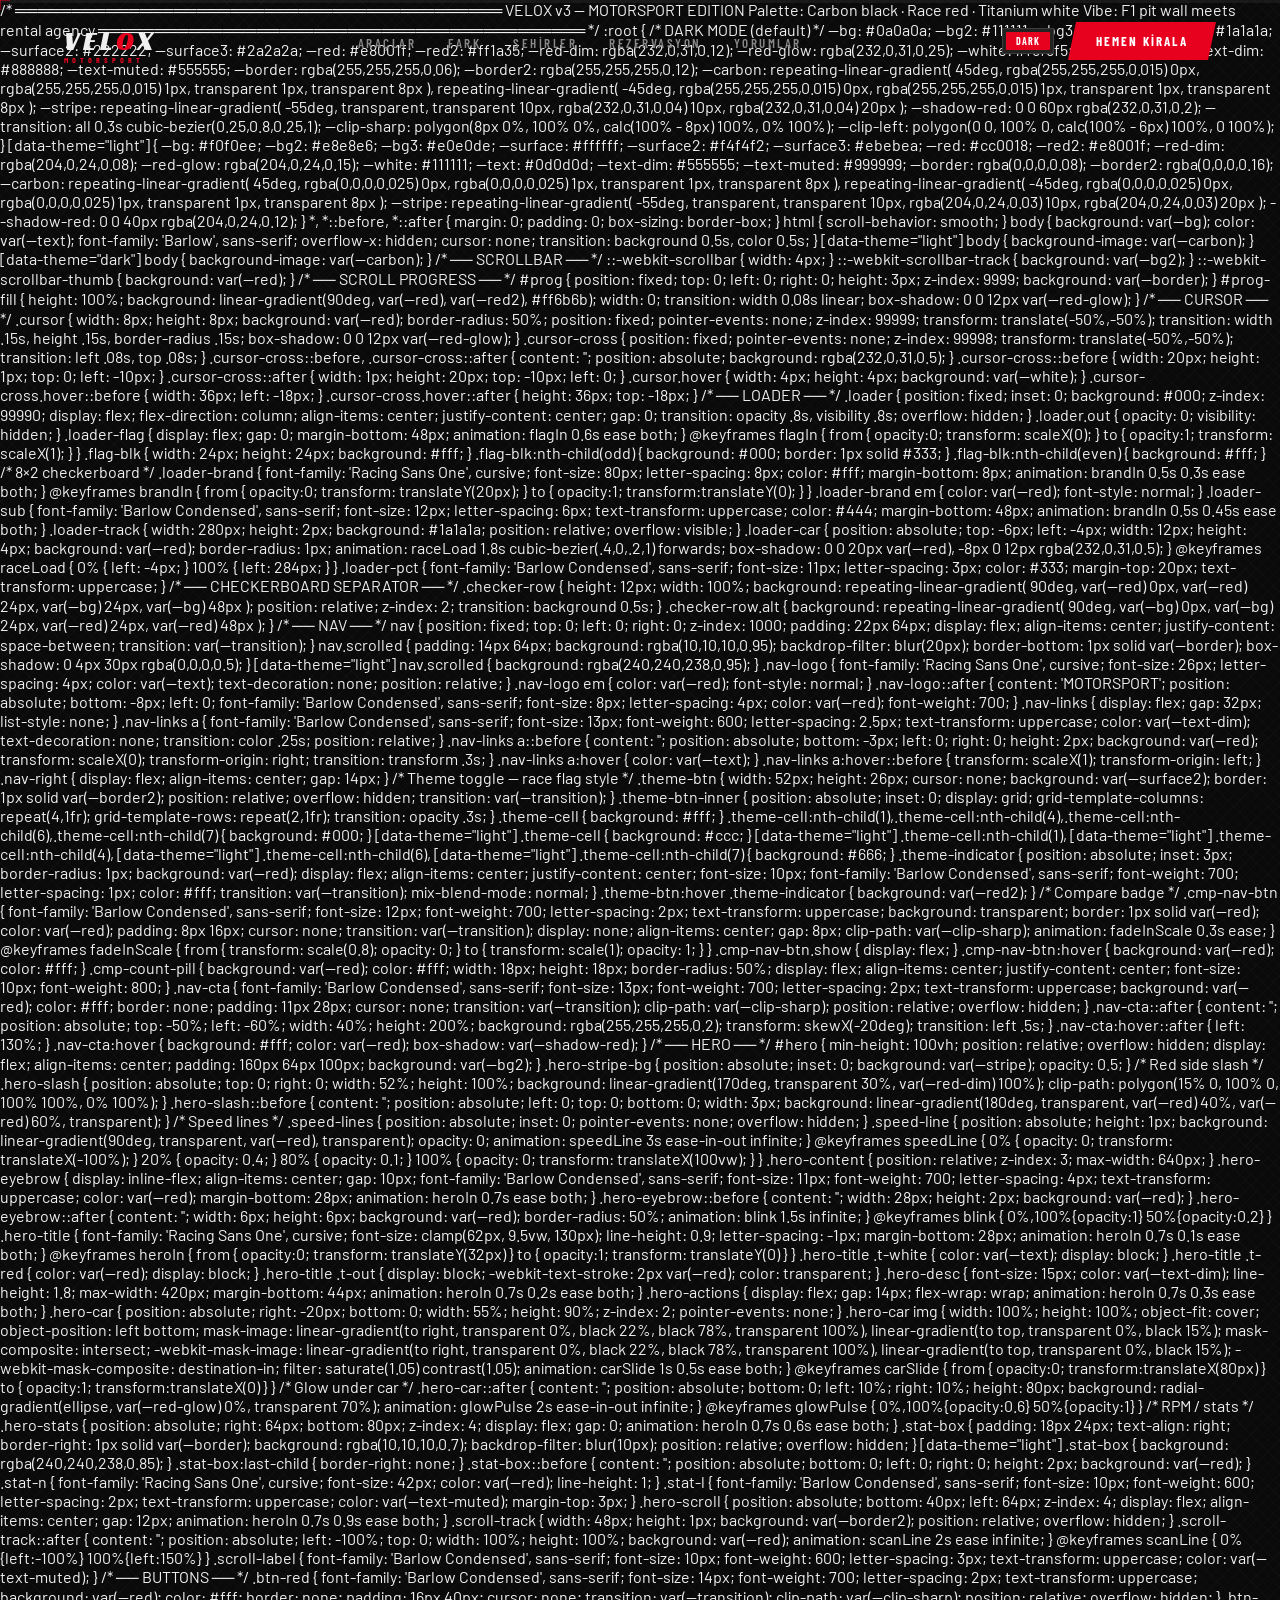
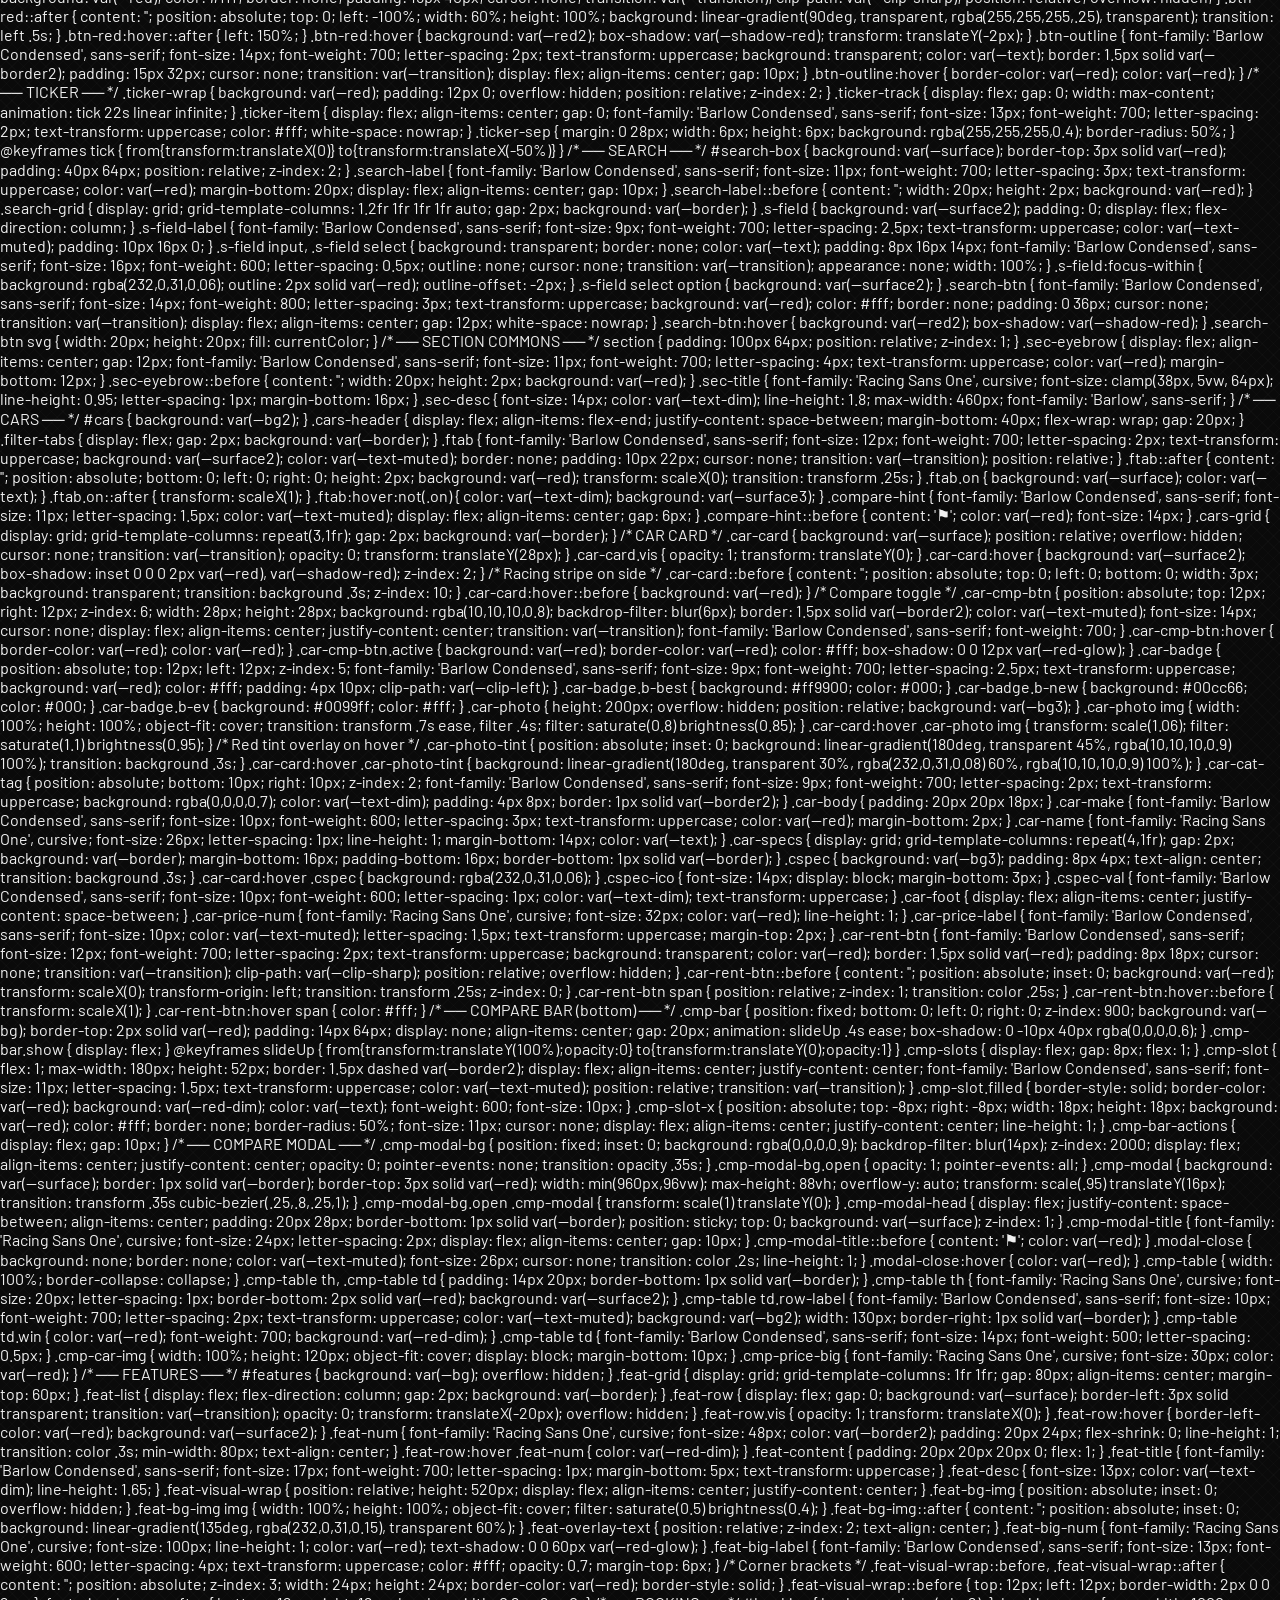
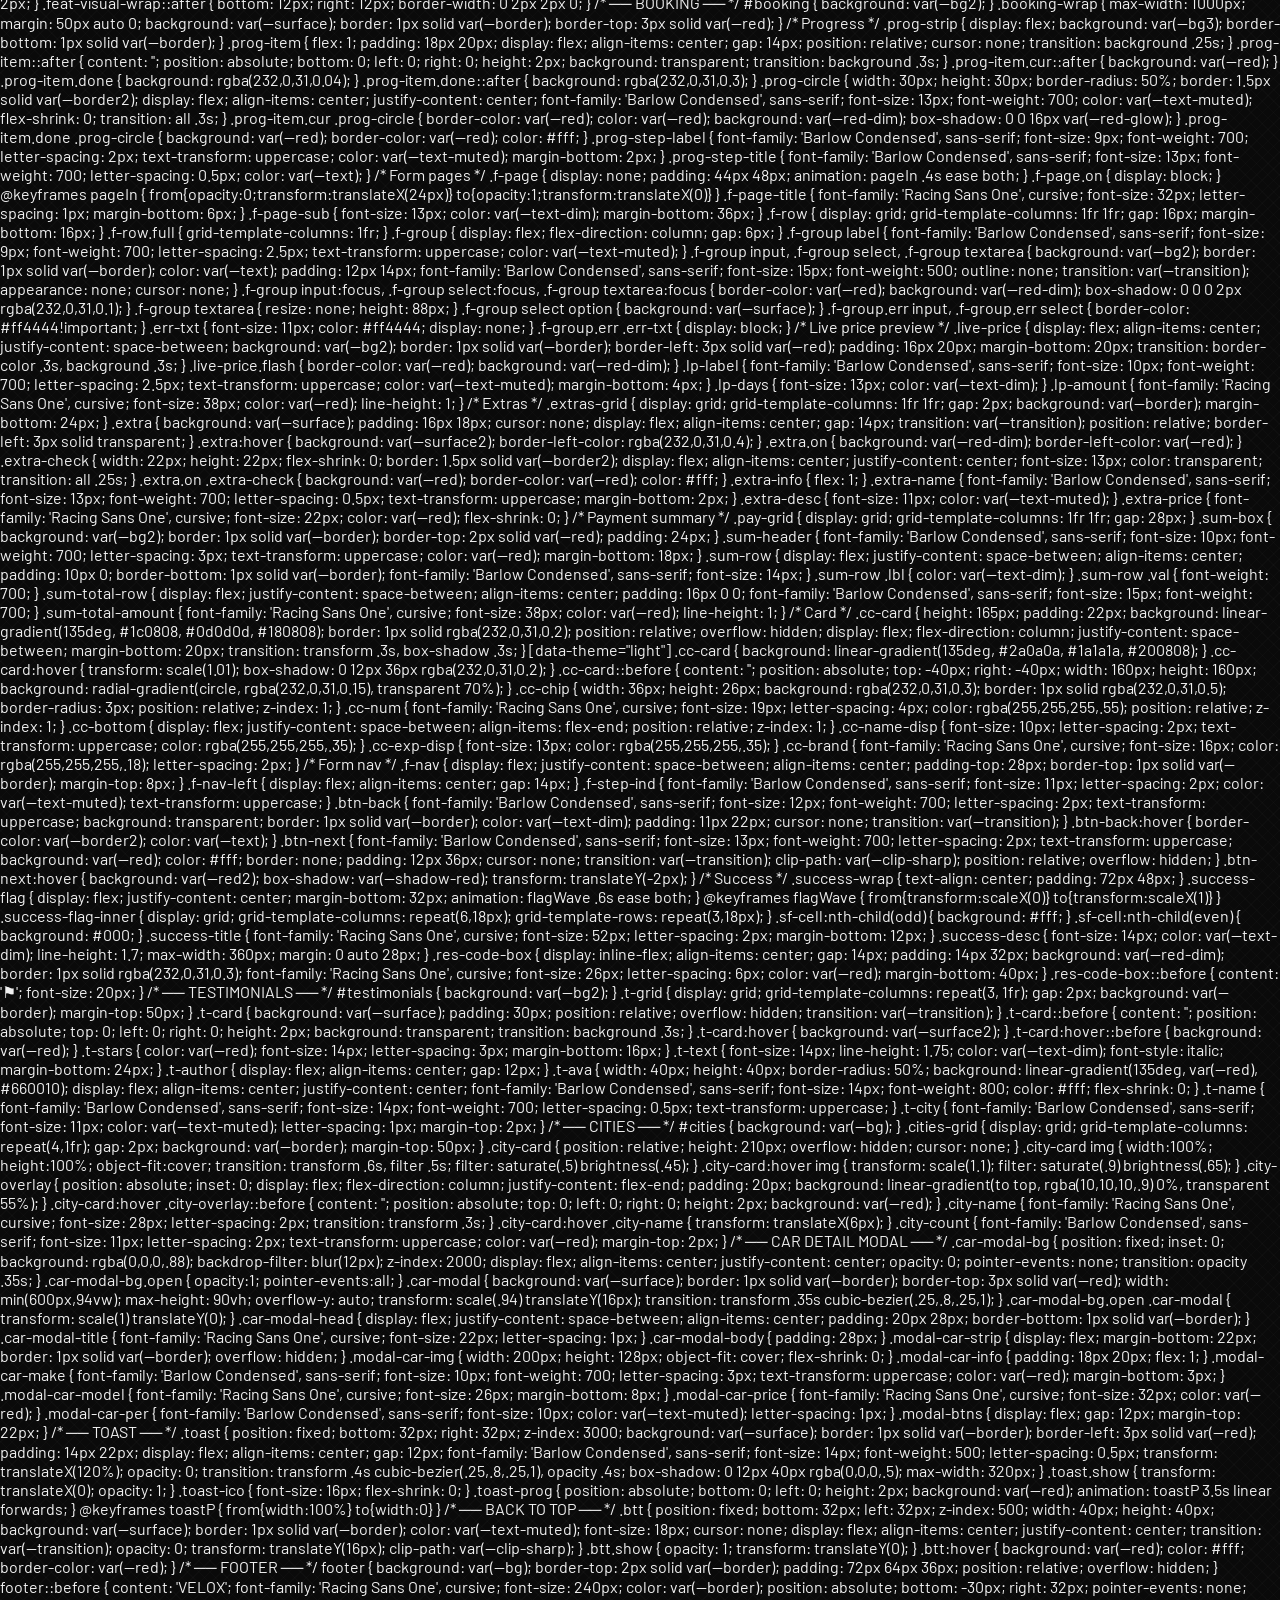
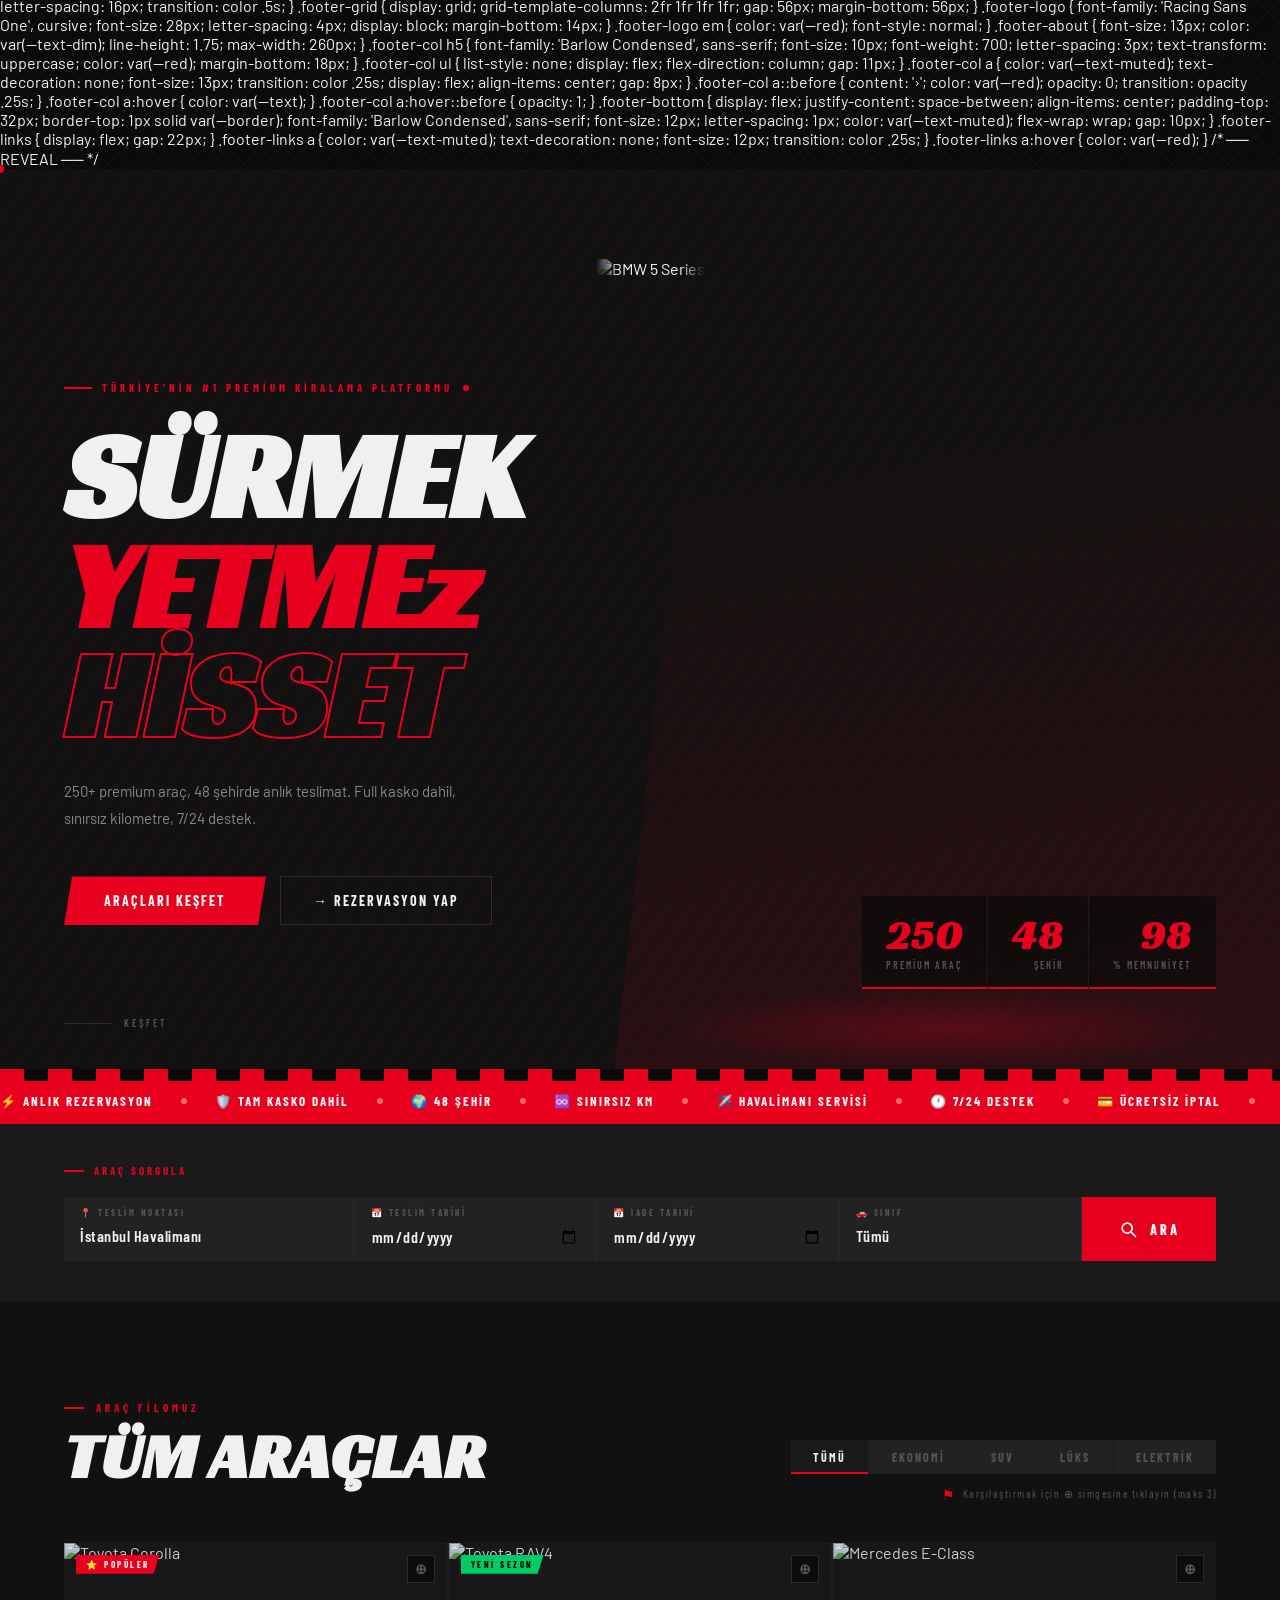
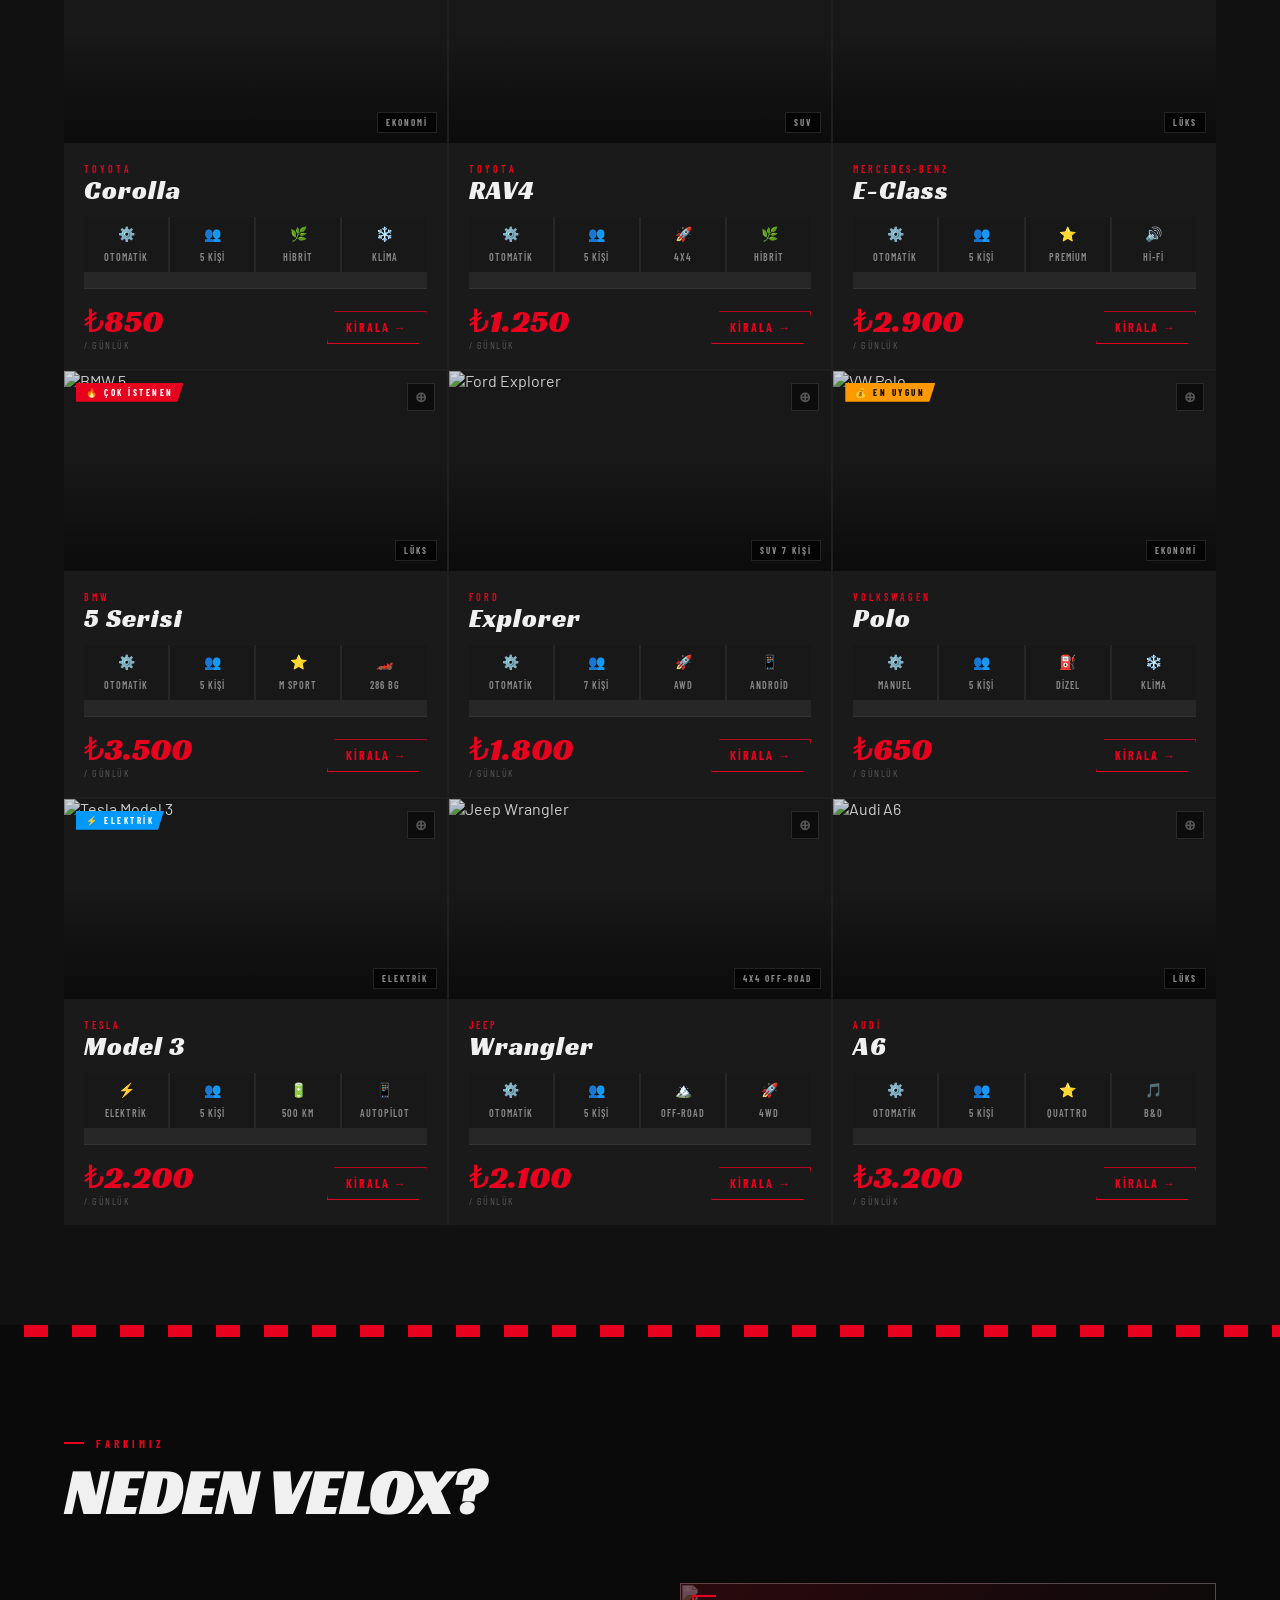
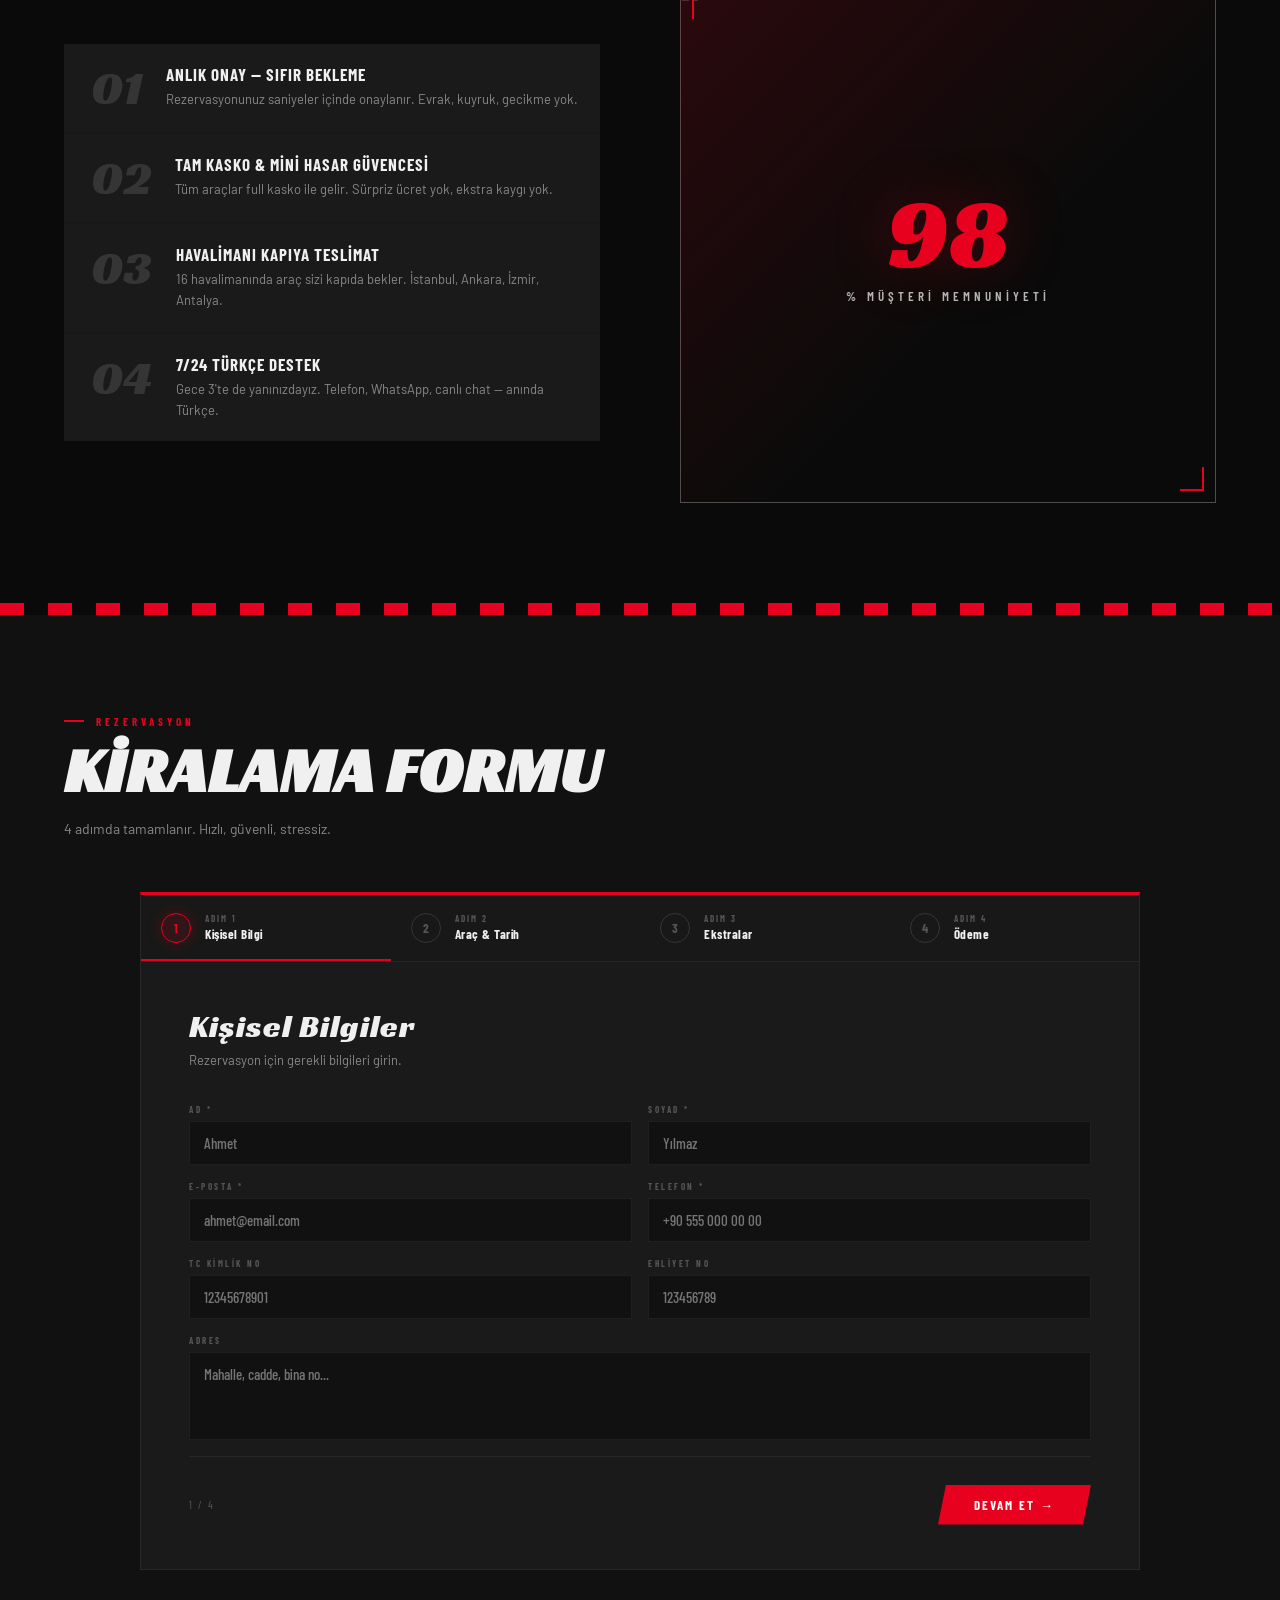
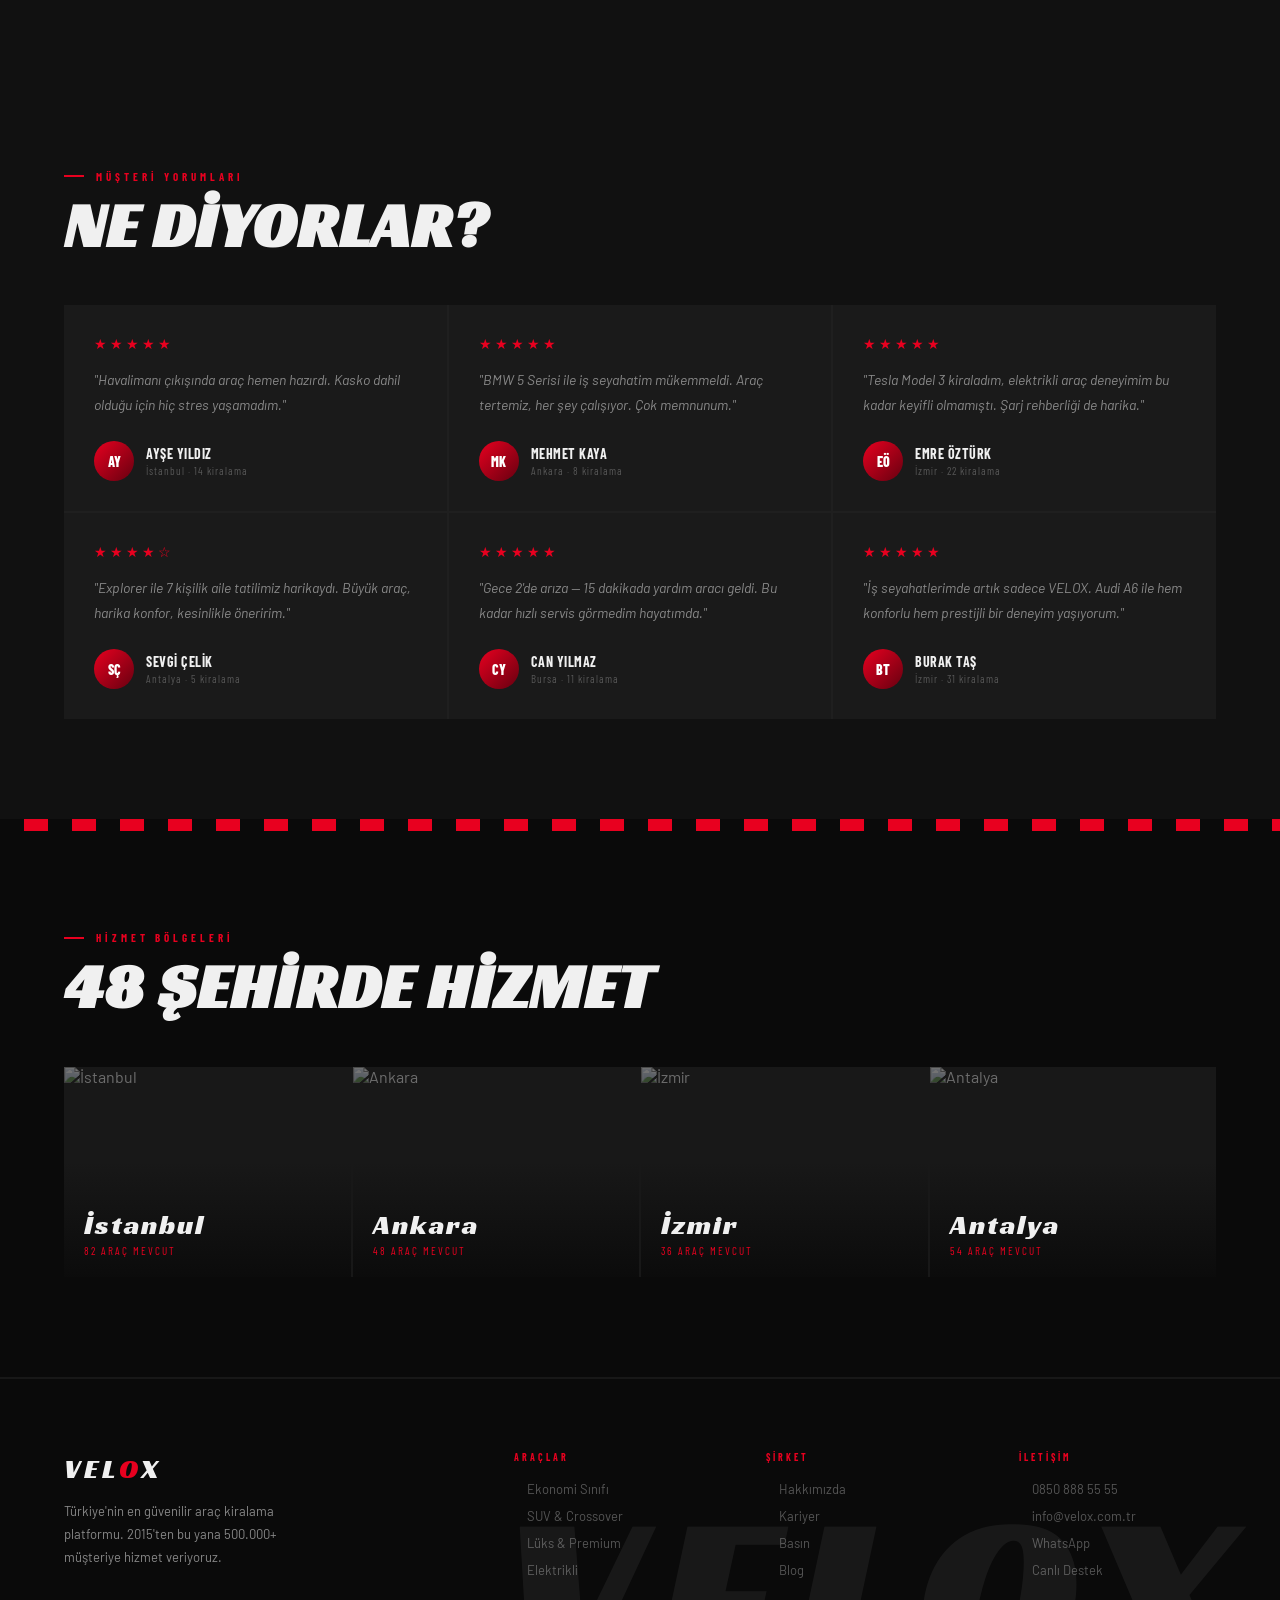
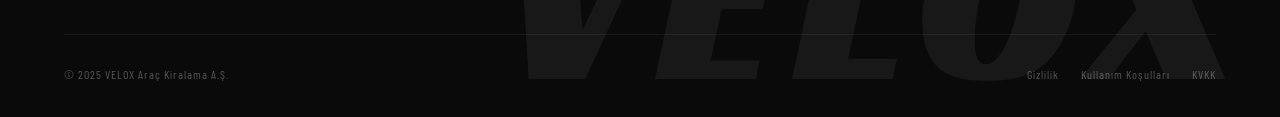
==== index.html @ ba7a665d "Add files via upload" ====
<!DOCTYPE html>
<html lang="tr" data-theme="dark">
<head>
<meta charset="UTF-8">
<meta name="viewport" content="width=device-width, initial-scale=1.0">
<title>VELOX — Motorsport Araç Kiralama</title>

<!-- SEO Meta Tags -->
<meta name="description" content="VELOX - Türkiye'nin #1 premium araç kiralama platformu. 250+ araç, 48 şehir.">
<meta name="keywords" content="araç kiralama, rent a car, VELOX, premium kiralama">
<meta name="author" content="Enes Alsaplan">
<meta property="og:title" content="VELOX — Motorsport Araç Kiralama">
<meta property="og:description" content="Türkiye'nin en premium araç kiralama deneyimi">

<!-- Fonts & CSS -->
<link href="https://fonts.googleapis.com/css2?family=Racing+Sans+One&family=Barlow+Condensed:wght@400;500;600;700;800;900&family=Barlow:wght@300;400;500;600&display=swap" rel="stylesheet">
<link rel="stylesheet" href="assets/css/style.css">
/* ═══════════════════════════════════════════
   VELOX v3 — MOTORSPORT EDITION
   Palette: Carbon black · Race red · Titanium white
   Vibe: F1 pit wall meets rental agency
═══════════════════════════════════════════ */

:root {
  /* DARK MODE (default) */
  --bg:       #0a0a0a;
  --bg2:      #111111;
  --bg3:      #181818;
  --surface:  #1a1a1a;
  --surface2: #222222;
  --surface3: #2a2a2a;
  --red:      #e8001f;
  --red2:     #ff1a35;
  --red-dim:  rgba(232,0,31,0.12);
  --red-glow: rgba(232,0,31,0.25);
  --white:    #f5f5f5;
  --text:     #f0f0f0;
  --text-dim: #888888;
  --text-muted: #555555;
  --border:   rgba(255,255,255,0.06);
  --border2:  rgba(255,255,255,0.12);
  --carbon: repeating-linear-gradient(
    45deg,
    rgba(255,255,255,0.015) 0px,
    rgba(255,255,255,0.015) 1px,
    transparent 1px,
    transparent 8px
  ),
  repeating-linear-gradient(
    -45deg,
    rgba(255,255,255,0.015) 0px,
    rgba(255,255,255,0.015) 1px,
    transparent 1px,
    transparent 8px
  );
  --stripe: repeating-linear-gradient(
    -55deg,
    transparent,
    transparent 10px,
    rgba(232,0,31,0.04) 10px,
    rgba(232,0,31,0.04) 20px
  );
  --shadow-red: 0 0 60px rgba(232,0,31,0.2);
  --transition: all 0.3s cubic-bezier(0.25,0.8,0.25,1);
  --clip-sharp: polygon(8px 0%, 100% 0%, calc(100% - 8px) 100%, 0% 100%);
  --clip-left: polygon(0 0, 100% 0, calc(100% - 6px) 100%, 0 100%);
}

[data-theme="light"] {
  --bg:       #f0f0ee;
  --bg2:      #e8e8e6;
  --bg3:      #e0e0de;
  --surface:  #ffffff;
  --surface2: #f4f4f2;
  --surface3: #ebebea;
  --red:      #cc0018;
  --red2:     #e8001f;
  --red-dim:  rgba(204,0,24,0.08);
  --red-glow: rgba(204,0,24,0.15);
  --white:    #111111;
  --text:     #0d0d0d;
  --text-dim: #555555;
  --text-muted: #999999;
  --border:   rgba(0,0,0,0.08);
  --border2:  rgba(0,0,0,0.16);
  --carbon: repeating-linear-gradient(
    45deg,
    rgba(0,0,0,0.025) 0px,
    rgba(0,0,0,0.025) 1px,
    transparent 1px,
    transparent 8px
  ),
  repeating-linear-gradient(
    -45deg,
    rgba(0,0,0,0.025) 0px,
    rgba(0,0,0,0.025) 1px,
    transparent 1px,
    transparent 8px
  );
  --stripe: repeating-linear-gradient(
    -55deg,
    transparent,
    transparent 10px,
    rgba(204,0,24,0.03) 10px,
    rgba(204,0,24,0.03) 20px
  );
  --shadow-red: 0 0 40px rgba(204,0,24,0.12);
}

*, *::before, *::after { margin: 0; padding: 0; box-sizing: border-box; }
html { scroll-behavior: smooth; }
body {
  background: var(--bg);
  color: var(--text);
  font-family: 'Barlow', sans-serif;
  overflow-x: hidden;
  cursor: none;
  transition: background 0.5s, color 0.5s;
}
[data-theme="light"] body {
  background-image: var(--carbon);
}
[data-theme="dark"] body {
  background-image: var(--carbon);
}

/* ── SCROLLBAR ── */
::-webkit-scrollbar { width: 4px; }
::-webkit-scrollbar-track { background: var(--bg2); }
::-webkit-scrollbar-thumb { background: var(--red); }

/* ── SCROLL PROGRESS ── */
#prog {
  position: fixed; top: 0; left: 0; right: 0; height: 3px; z-index: 9999;
  background: var(--border);
}
#prog-fill {
  height: 100%;
  background: linear-gradient(90deg, var(--red), var(--red2), #ff6b6b);
  width: 0; transition: width 0.08s linear;
  box-shadow: 0 0 12px var(--red-glow);
}

/* ── CURSOR ── */
.cursor {
  width: 8px; height: 8px;
  background: var(--red);
  border-radius: 50%;
  position: fixed; pointer-events: none; z-index: 99999;
  transform: translate(-50%,-50%);
  transition: width .15s, height .15s, border-radius .15s;
  box-shadow: 0 0 12px var(--red-glow);
}
.cursor-cross {
  position: fixed; pointer-events: none; z-index: 99998;
  transform: translate(-50%,-50%);
  transition: left .08s, top .08s;
}
.cursor-cross::before, .cursor-cross::after {
  content: ''; position: absolute;
  background: rgba(232,0,31,0.5);
}
.cursor-cross::before { width: 20px; height: 1px; top: 0; left: -10px; }
.cursor-cross::after  { width: 1px; height: 20px; top: -10px; left: 0; }
.cursor.hover { width: 4px; height: 4px; background: var(--white); }
.cursor-cross.hover::before { width: 36px; left: -18px; }
.cursor-cross.hover::after  { height: 36px; top: -18px; }

/* ── LOADER ── */
.loader {
  position: fixed; inset: 0; background: #000;
  z-index: 99990; display: flex; flex-direction: column;
  align-items: center; justify-content: center; gap: 0;
  transition: opacity .8s, visibility .8s;
  overflow: hidden;
}
.loader.out { opacity: 0; visibility: hidden; }
.loader-flag {
  display: flex; gap: 0; margin-bottom: 48px;
  animation: flagIn 0.6s ease both;
}
@keyframes flagIn { from { opacity:0; transform: scaleX(0); } to { opacity:1; transform: scaleX(1); } }
.flag-blk { width: 24px; height: 24px; background: #fff; }
.flag-blk:nth-child(odd) { background: #000; border: 1px solid #333; }
.flag-blk:nth-child(even) { background: #fff; }
/* 8×2 checkerboard */
.loader-brand {
  font-family: 'Racing Sans One', cursive;
  font-size: 80px; letter-spacing: 8px;
  color: #fff; margin-bottom: 8px;
  animation: brandIn 0.5s 0.3s ease both;
}
@keyframes brandIn { from { opacity:0; transform: translateY(20px); } to { opacity:1; transform:translateY(0); } }
.loader-brand em { color: var(--red); font-style: normal; }
.loader-sub {
  font-family: 'Barlow Condensed', sans-serif;
  font-size: 12px; letter-spacing: 6px; text-transform: uppercase;
  color: #444; margin-bottom: 48px;
  animation: brandIn 0.5s 0.45s ease both;
}
.loader-track {
  width: 280px; height: 2px; background: #1a1a1a;
  position: relative; overflow: visible;
}
.loader-car {
  position: absolute; top: -6px; left: -4px;
  width: 12px; height: 4px; background: var(--red);
  border-radius: 1px;
  animation: raceLoad 1.8s cubic-bezier(.4,0,.2,1) forwards;
  box-shadow: 0 0 20px var(--red), -8px 0 12px rgba(232,0,31,0.5);
}
@keyframes raceLoad {
  0%   { left: -4px; }
  100% { left: 284px; }
}
.loader-pct {
  font-family: 'Barlow Condensed', sans-serif;
  font-size: 11px; letter-spacing: 3px; color: #333;
  margin-top: 20px; text-transform: uppercase;
}

/* ── CHECKERBOARD SEPARATOR ── */
.checker-row {
  height: 12px; width: 100%;
  background: repeating-linear-gradient(
    90deg,
    var(--red) 0px, var(--red) 24px,
    var(--bg) 24px, var(--bg) 48px
  );
  position: relative; z-index: 2;
  transition: background 0.5s;
}
.checker-row.alt {
  background: repeating-linear-gradient(
    90deg,
    var(--bg) 0px, var(--bg) 24px,
    var(--red) 24px, var(--red) 48px
  );
}

/* ── NAV ── */
nav {
  position: fixed; top: 0; left: 0; right: 0; z-index: 1000;
  padding: 22px 64px;
  display: flex; align-items: center; justify-content: space-between;
  transition: var(--transition);
}
nav.scrolled {
  padding: 14px 64px;
  background: rgba(10,10,10,0.95);
  backdrop-filter: blur(20px);
  border-bottom: 1px solid var(--border);
  box-shadow: 0 4px 30px rgba(0,0,0,0.5);
}
[data-theme="light"] nav.scrolled {
  background: rgba(240,240,238,0.95);
}
.nav-logo {
  font-family: 'Racing Sans One', cursive;
  font-size: 26px; letter-spacing: 4px;
  color: var(--text); text-decoration: none;
  position: relative;
}
.nav-logo em { color: var(--red); font-style: normal; }
.nav-logo::after {
  content: 'MOTORSPORT';
  position: absolute; bottom: -8px; left: 0;
  font-family: 'Barlow Condensed', sans-serif;
  font-size: 8px; letter-spacing: 4px; color: var(--red);
  font-weight: 700;
}
.nav-links { display: flex; gap: 32px; list-style: none; }
.nav-links a {
  font-family: 'Barlow Condensed', sans-serif;
  font-size: 13px; font-weight: 600; letter-spacing: 2.5px;
  text-transform: uppercase; color: var(--text-dim);
  text-decoration: none; transition: color .25s;
  position: relative;
}
.nav-links a::before {
  content: '';
  position: absolute; bottom: -3px; left: 0; right: 0;
  height: 2px; background: var(--red);
  transform: scaleX(0); transform-origin: right;
  transition: transform .3s;
}
.nav-links a:hover { color: var(--text); }
.nav-links a:hover::before { transform: scaleX(1); transform-origin: left; }
.nav-right { display: flex; align-items: center; gap: 14px; }

/* Theme toggle — race flag style */
.theme-btn {
  width: 52px; height: 26px; cursor: none;
  background: var(--surface2); border: 1px solid var(--border2);
  position: relative; overflow: hidden;
  transition: var(--transition);
}
.theme-btn-inner {
  position: absolute; inset: 0;
  display: grid; grid-template-columns: repeat(4,1fr);
  grid-template-rows: repeat(2,1fr);
  transition: opacity .3s;
}
.theme-cell { background: #fff; }
.theme-cell:nth-child(1),.theme-cell:nth-child(4),.theme-cell:nth-child(6),.theme-cell:nth-child(7) { background: #000; }
[data-theme="light"] .theme-cell { background: #ccc; }
[data-theme="light"] .theme-cell:nth-child(1),
[data-theme="light"] .theme-cell:nth-child(4),
[data-theme="light"] .theme-cell:nth-child(6),
[data-theme="light"] .theme-cell:nth-child(7) { background: #666; }
.theme-indicator {
  position: absolute; inset: 3px; border-radius: 1px;
  background: var(--red); display: flex; align-items: center;
  justify-content: center;
  font-size: 10px;
  font-family: 'Barlow Condensed', sans-serif;
  font-weight: 700; letter-spacing: 1px;
  color: #fff;
  transition: var(--transition);
  mix-blend-mode: normal;
}
.theme-btn:hover .theme-indicator { background: var(--red2); }

/* Compare badge */
.cmp-nav-btn {
  font-family: 'Barlow Condensed', sans-serif;
  font-size: 12px; font-weight: 700; letter-spacing: 2px;
  text-transform: uppercase;
  background: transparent; border: 1px solid var(--red);
  color: var(--red); padding: 8px 16px; cursor: none;
  transition: var(--transition);
  display: none; align-items: center; gap: 8px;
  clip-path: var(--clip-sharp);
  animation: fadeInScale 0.3s ease;
}
@keyframes fadeInScale { from { transform: scale(0.8); opacity: 0; } to { transform: scale(1); opacity: 1; } }
.cmp-nav-btn.show { display: flex; }
.cmp-nav-btn:hover { background: var(--red); color: #fff; }
.cmp-count-pill {
  background: var(--red); color: #fff;
  width: 18px; height: 18px; border-radius: 50%;
  display: flex; align-items: center; justify-content: center;
  font-size: 10px; font-weight: 800;
}

.nav-cta {
  font-family: 'Barlow Condensed', sans-serif;
  font-size: 13px; font-weight: 700; letter-spacing: 2px;
  text-transform: uppercase;
  background: var(--red); color: #fff;
  border: none; padding: 11px 28px; cursor: none;
  transition: var(--transition);
  clip-path: var(--clip-sharp);
  position: relative; overflow: hidden;
}
.nav-cta::after {
  content: ''; position: absolute;
  top: -50%; left: -60%; width: 40%; height: 200%;
  background: rgba(255,255,255,0.2);
  transform: skewX(-20deg);
  transition: left .5s;
}
.nav-cta:hover::after { left: 130%; }
.nav-cta:hover { background: #fff; color: var(--red); box-shadow: var(--shadow-red); }

/* ── HERO ── */
#hero {
  min-height: 100vh; position: relative;
  overflow: hidden; display: flex; align-items: center;
  padding: 160px 64px 100px;
  background: var(--bg2);
}
.hero-stripe-bg {
  position: absolute; inset: 0;
  background: var(--stripe);
  opacity: 0.5;
}
/* Red side slash */
.hero-slash {
  position: absolute; top: 0; right: 0;
  width: 52%; height: 100%;
  background: linear-gradient(170deg, transparent 30%, var(--red-dim) 100%);
  clip-path: polygon(15% 0, 100% 0, 100% 100%, 0% 100%);
}
.hero-slash::before {
  content: '';
  position: absolute; left: 0; top: 0; bottom: 0; width: 3px;
  background: linear-gradient(180deg, transparent, var(--red) 40%, var(--red) 60%, transparent);
}
/* Speed lines */
.speed-lines {
  position: absolute; inset: 0; pointer-events: none;
  overflow: hidden;
}
.speed-line {
  position: absolute; height: 1px;
  background: linear-gradient(90deg, transparent, var(--red), transparent);
  opacity: 0;
  animation: speedLine 3s ease-in-out infinite;
}
@keyframes speedLine {
  0%   { opacity: 0; transform: translateX(-100%); }
  20%  { opacity: 0.4; }
  80%  { opacity: 0.1; }
  100% { opacity: 0; transform: translateX(100vw); }
}
.hero-content { position: relative; z-index: 3; max-width: 640px; }
.hero-eyebrow {
  display: inline-flex; align-items: center; gap: 10px;
  font-family: 'Barlow Condensed', sans-serif;
  font-size: 11px; font-weight: 700; letter-spacing: 4px;
  text-transform: uppercase; color: var(--red);
  margin-bottom: 28px;
  animation: heroIn 0.7s ease both;
}
.hero-eyebrow::before {
  content: ''; width: 28px; height: 2px; background: var(--red);
}
.hero-eyebrow::after {
  content: ''; width: 6px; height: 6px;
  background: var(--red); border-radius: 50%;
  animation: blink 1.5s infinite;
}
@keyframes blink { 0%,100%{opacity:1} 50%{opacity:0.2} }
.hero-title {
  font-family: 'Racing Sans One', cursive;
  font-size: clamp(62px, 9.5vw, 130px);
  line-height: 0.9; letter-spacing: -1px;
  margin-bottom: 28px;
  animation: heroIn 0.7s 0.1s ease both;
}
@keyframes heroIn { from { opacity:0; transform: translateY(32px) } to { opacity:1; transform: translateY(0) } }
.hero-title .t-white { color: var(--text); display: block; }
.hero-title .t-red   { color: var(--red); display: block; }
.hero-title .t-out   {
  display: block;
  -webkit-text-stroke: 2px var(--red); color: transparent;
}
.hero-desc {
  font-size: 15px; color: var(--text-dim); line-height: 1.8;
  max-width: 420px; margin-bottom: 44px;
  animation: heroIn 0.7s 0.2s ease both;
}
.hero-actions {
  display: flex; gap: 14px; flex-wrap: wrap;
  animation: heroIn 0.7s 0.3s ease both;
}
.hero-car {
  position: absolute; right: -20px; bottom: 0;
  width: 55%; height: 90%; z-index: 2;
  pointer-events: none;
}
.hero-car img {
  width: 100%; height: 100%; object-fit: cover;
  object-position: left bottom;
  mask-image:
    linear-gradient(to right, transparent 0%, black 22%, black 78%, transparent 100%),
    linear-gradient(to top, transparent 0%, black 15%);
  mask-composite: intersect;
  -webkit-mask-image:
    linear-gradient(to right, transparent 0%, black 22%, black 78%, transparent 100%),
    linear-gradient(to top, transparent 0%, black 15%);
  -webkit-mask-composite: destination-in;
  filter: saturate(1.05) contrast(1.05);
  animation: carSlide 1s 0.5s ease both;
}
@keyframes carSlide { from { opacity:0; transform:translateX(80px) } to { opacity:1; transform:translateX(0) } }
/* Glow under car */
.hero-car::after {
  content: '';
  position: absolute; bottom: 0; left: 10%; right: 10%; height: 80px;
  background: radial-gradient(ellipse, var(--red-glow) 0%, transparent 70%);
  animation: glowPulse 2s ease-in-out infinite;
}
@keyframes glowPulse { 0%,100%{opacity:0.6} 50%{opacity:1} }
/* RPM / stats */
.hero-stats {
  position: absolute; right: 64px; bottom: 80px; z-index: 4;
  display: flex; gap: 0;
  animation: heroIn 0.7s 0.6s ease both;
}
.stat-box {
  padding: 18px 24px; text-align: right;
  border-right: 1px solid var(--border);
  background: rgba(10,10,10,0.7);
  backdrop-filter: blur(10px);
  position: relative; overflow: hidden;
}
[data-theme="light"] .stat-box { background: rgba(240,240,238,0.85); }
.stat-box:last-child { border-right: none; }
.stat-box::before {
  content: ''; position: absolute;
  bottom: 0; left: 0; right: 0; height: 2px;
  background: var(--red);
}
.stat-n {
  font-family: 'Racing Sans One', cursive;
  font-size: 42px; color: var(--red); line-height: 1;
}
.stat-l {
  font-family: 'Barlow Condensed', sans-serif;
  font-size: 10px; font-weight: 600; letter-spacing: 2px;
  text-transform: uppercase; color: var(--text-muted);
  margin-top: 3px;
}
.hero-scroll {
  position: absolute; bottom: 40px; left: 64px; z-index: 4;
  display: flex; align-items: center; gap: 12px;
  animation: heroIn 0.7s 0.9s ease both;
}
.scroll-track { width: 48px; height: 1px; background: var(--border2); position: relative; overflow: hidden; }
.scroll-track::after {
  content: ''; position: absolute;
  left: -100%; top: 0; width: 100%; height: 100%;
  background: var(--red);
  animation: scanLine 2s ease infinite;
}
@keyframes scanLine { 0%{left:-100%} 100%{left:150%} }
.scroll-label {
  font-family: 'Barlow Condensed', sans-serif;
  font-size: 10px; font-weight: 600; letter-spacing: 3px;
  text-transform: uppercase; color: var(--text-muted);
}

/* ── BUTTONS ── */
.btn-red {
  font-family: 'Barlow Condensed', sans-serif;
  font-size: 14px; font-weight: 700; letter-spacing: 2px;
  text-transform: uppercase;
  background: var(--red); color: #fff;
  border: none; padding: 16px 40px;
  cursor: none; transition: var(--transition);
  clip-path: var(--clip-sharp);
  position: relative; overflow: hidden;
}
.btn-red::after {
  content: ''; position: absolute;
  top: 0; left: -100%; width: 60%; height: 100%;
  background: linear-gradient(90deg, transparent, rgba(255,255,255,.25), transparent);
  transition: left .5s;
}
.btn-red:hover::after { left: 150%; }
.btn-red:hover { background: var(--red2); box-shadow: var(--shadow-red); transform: translateY(-2px); }
.btn-outline {
  font-family: 'Barlow Condensed', sans-serif;
  font-size: 14px; font-weight: 700; letter-spacing: 2px;
  text-transform: uppercase;
  background: transparent; color: var(--text);
  border: 1.5px solid var(--border2); padding: 15px 32px;
  cursor: none; transition: var(--transition);
  display: flex; align-items: center; gap: 10px;
}
.btn-outline:hover { border-color: var(--red); color: var(--red); }

/* ── TICKER ── */
.ticker-wrap {
  background: var(--red);
  padding: 12px 0; overflow: hidden;
  position: relative; z-index: 2;
}
.ticker-track {
  display: flex; gap: 0; width: max-content;
  animation: tick 22s linear infinite;
}
.ticker-item {
  display: flex; align-items: center; gap: 0;
  font-family: 'Barlow Condensed', sans-serif;
  font-size: 13px; font-weight: 700; letter-spacing: 2px;
  text-transform: uppercase; color: #fff; white-space: nowrap;
}
.ticker-sep {
  margin: 0 28px; width: 6px; height: 6px;
  background: rgba(255,255,255,0.4); border-radius: 50%;
}
@keyframes tick { from{transform:translateX(0)} to{transform:translateX(-50%)} }

/* ── SEARCH ── */
#search-box {
  background: var(--surface);
  border-top: 3px solid var(--red);
  padding: 40px 64px;
  position: relative; z-index: 2;
}
.search-label {
  font-family: 'Barlow Condensed', sans-serif;
  font-size: 11px; font-weight: 700; letter-spacing: 3px;
  text-transform: uppercase; color: var(--red);
  margin-bottom: 20px; display: flex; align-items: center; gap: 10px;
}
.search-label::before { content: ''; width: 20px; height: 2px; background: var(--red); }
.search-grid {
  display: grid;
  grid-template-columns: 1.2fr 1fr 1fr 1fr auto;
  gap: 2px; background: var(--border);
}
.s-field {
  background: var(--surface2);
  padding: 0;
  display: flex; flex-direction: column;
}
.s-field-label {
  font-family: 'Barlow Condensed', sans-serif;
  font-size: 9px; font-weight: 700; letter-spacing: 2.5px;
  text-transform: uppercase; color: var(--text-muted);
  padding: 10px 16px 0;
}
.s-field input, .s-field select {
  background: transparent; border: none;
  color: var(--text); padding: 8px 16px 14px;
  font-family: 'Barlow Condensed', sans-serif;
  font-size: 16px; font-weight: 600; letter-spacing: 0.5px;
  outline: none; cursor: none;
  transition: var(--transition);
  appearance: none;
  width: 100%;
}
.s-field:focus-within {
  background: rgba(232,0,31,0.06);
  outline: 2px solid var(--red);
  outline-offset: -2px;
}
.s-field select option { background: var(--surface2); }
.search-btn {
  font-family: 'Barlow Condensed', sans-serif;
  font-size: 14px; font-weight: 800; letter-spacing: 3px;
  text-transform: uppercase;
  background: var(--red); color: #fff;
  border: none; padding: 0 36px;
  cursor: none; transition: var(--transition);
  display: flex; align-items: center; gap: 12px;
  white-space: nowrap;
}
.search-btn:hover { background: var(--red2); box-shadow: var(--shadow-red); }
.search-btn svg { width: 20px; height: 20px; fill: currentColor; }

/* ── SECTION COMMONS ── */
section { padding: 100px 64px; position: relative; z-index: 1; }
.sec-eyebrow {
  display: flex; align-items: center; gap: 12px;
  font-family: 'Barlow Condensed', sans-serif;
  font-size: 11px; font-weight: 700; letter-spacing: 4px;
  text-transform: uppercase; color: var(--red);
  margin-bottom: 12px;
}
.sec-eyebrow::before { content: ''; width: 20px; height: 2px; background: var(--red); }
.sec-title {
  font-family: 'Racing Sans One', cursive;
  font-size: clamp(38px, 5vw, 64px);
  line-height: 0.95; letter-spacing: 1px;
  margin-bottom: 16px;
}
.sec-desc {
  font-size: 14px; color: var(--text-dim);
  line-height: 1.8; max-width: 460px;
  font-family: 'Barlow', sans-serif;
}

/* ── CARS ── */
#cars { background: var(--bg2); }
.cars-header {
  display: flex; align-items: flex-end;
  justify-content: space-between; margin-bottom: 40px;
  flex-wrap: wrap; gap: 20px;
}
.filter-tabs {
  display: flex; gap: 2px; background: var(--border);
}
.ftab {
  font-family: 'Barlow Condensed', sans-serif;
  font-size: 12px; font-weight: 700; letter-spacing: 2px;
  text-transform: uppercase;
  background: var(--surface2); color: var(--text-muted);
  border: none; padding: 10px 22px;
  cursor: none; transition: var(--transition);
  position: relative;
}
.ftab::after {
  content: ''; position: absolute;
  bottom: 0; left: 0; right: 0; height: 2px;
  background: var(--red); transform: scaleX(0);
  transition: transform .25s;
}
.ftab.on { background: var(--surface); color: var(--text); }
.ftab.on::after { transform: scaleX(1); }
.ftab:hover:not(.on) { color: var(--text-dim); background: var(--surface3); }

.compare-hint {
  font-family: 'Barlow Condensed', sans-serif;
  font-size: 11px; letter-spacing: 1.5px; color: var(--text-muted);
  display: flex; align-items: center; gap: 6px;
}
.compare-hint::before {
  content: '⚑'; color: var(--red); font-size: 14px;
}

.cars-grid {
  display: grid;
  grid-template-columns: repeat(3,1fr);
  gap: 2px; background: var(--border);
}

/* CAR CARD */
.car-card {
  background: var(--surface);
  position: relative; overflow: hidden;
  cursor: none;
  transition: var(--transition);
  opacity: 0; transform: translateY(28px);
}
.car-card.vis { opacity: 1; transform: translateY(0); }
.car-card:hover {
  background: var(--surface2);
  box-shadow: inset 0 0 0 2px var(--red), var(--shadow-red);
  z-index: 2;
}
/* Racing stripe on side */
.car-card::before {
  content: '';
  position: absolute; top: 0; left: 0; bottom: 0; width: 3px;
  background: transparent;
  transition: background .3s;
  z-index: 10;
}
.car-card:hover::before { background: var(--red); }

/* Compare toggle */
.car-cmp-btn {
  position: absolute; top: 12px; right: 12px; z-index: 6;
  width: 28px; height: 28px;
  background: rgba(10,10,10,0.8); backdrop-filter: blur(6px);
  border: 1.5px solid var(--border2);
  color: var(--text-muted);
  font-size: 14px; cursor: none;
  display: flex; align-items: center; justify-content: center;
  transition: var(--transition);
  font-family: 'Barlow Condensed', sans-serif; font-weight: 700;
}
.car-cmp-btn:hover { border-color: var(--red); color: var(--red); }
.car-cmp-btn.active {
  background: var(--red); border-color: var(--red); color: #fff;
  box-shadow: 0 0 12px var(--red-glow);
}

.car-badge {
  position: absolute; top: 12px; left: 12px; z-index: 5;
  font-family: 'Barlow Condensed', sans-serif;
  font-size: 9px; font-weight: 700; letter-spacing: 2.5px;
  text-transform: uppercase;
  background: var(--red); color: #fff;
  padding: 4px 10px;
  clip-path: var(--clip-left);
}
.car-badge.b-best { background: #ff9900; color: #000; }
.car-badge.b-new  { background: #00cc66; color: #000; }
.car-badge.b-ev   { background: #0099ff; color: #fff; }

.car-photo {
  height: 200px; overflow: hidden; position: relative;
  background: var(--bg3);
}
.car-photo img {
  width: 100%; height: 100%; object-fit: cover;
  transition: transform .7s ease, filter .4s;
  filter: saturate(0.8) brightness(0.85);
}
.car-card:hover .car-photo img {
  transform: scale(1.06);
  filter: saturate(1.1) brightness(0.95);
}
/* Red tint overlay on hover */
.car-photo-tint {
  position: absolute; inset: 0;
  background: linear-gradient(180deg, transparent 45%, rgba(10,10,10,0.9) 100%);
  transition: background .3s;
}
.car-card:hover .car-photo-tint {
  background: linear-gradient(180deg, transparent 30%, rgba(232,0,31,0.08) 60%, rgba(10,10,10,0.9) 100%);
}
.car-cat-tag {
  position: absolute; bottom: 10px; right: 10px; z-index: 2;
  font-family: 'Barlow Condensed', sans-serif;
  font-size: 9px; font-weight: 700; letter-spacing: 2px;
  text-transform: uppercase;
  background: rgba(0,0,0,0.7); color: var(--text-dim);
  padding: 4px 8px; border: 1px solid var(--border2);
}

.car-body { padding: 20px 20px 18px; }
.car-make {
  font-family: 'Barlow Condensed', sans-serif;
  font-size: 10px; font-weight: 600; letter-spacing: 3px;
  text-transform: uppercase; color: var(--red);
  margin-bottom: 2px;
}
.car-name {
  font-family: 'Racing Sans One', cursive;
  font-size: 26px; letter-spacing: 1px; line-height: 1;
  margin-bottom: 14px; color: var(--text);
}
.car-specs {
  display: grid; grid-template-columns: repeat(4,1fr);
  gap: 2px; background: var(--border);
  margin-bottom: 16px; padding-bottom: 16px;
  border-bottom: 1px solid var(--border);
}
.cspec {
  background: var(--bg3);
  padding: 8px 4px; text-align: center;
  transition: background .3s;
}
.car-card:hover .cspec { background: rgba(232,0,31,0.06); }
.cspec-ico { font-size: 14px; display: block; margin-bottom: 3px; }
.cspec-val {
  font-family: 'Barlow Condensed', sans-serif;
  font-size: 10px; font-weight: 600; letter-spacing: 1px;
  color: var(--text-dim); text-transform: uppercase;
}
.car-foot {
  display: flex; align-items: center; justify-content: space-between;
}
.car-price-num {
  font-family: 'Racing Sans One', cursive;
  font-size: 32px; color: var(--red); line-height: 1;
}
.car-price-label {
  font-family: 'Barlow Condensed', sans-serif;
  font-size: 10px; color: var(--text-muted); letter-spacing: 1.5px;
  text-transform: uppercase; margin-top: 2px;
}
.car-rent-btn {
  font-family: 'Barlow Condensed', sans-serif;
  font-size: 12px; font-weight: 700; letter-spacing: 2px;
  text-transform: uppercase;
  background: transparent; color: var(--red);
  border: 1.5px solid var(--red);
  padding: 8px 18px; cursor: none;
  transition: var(--transition);
  clip-path: var(--clip-sharp);
  position: relative; overflow: hidden;
}
.car-rent-btn::before {
  content: ''; position: absolute; inset: 0;
  background: var(--red); transform: scaleX(0);
  transform-origin: left; transition: transform .25s; z-index: 0;
}
.car-rent-btn span { position: relative; z-index: 1; transition: color .25s; }
.car-rent-btn:hover::before { transform: scaleX(1); }
.car-rent-btn:hover span { color: #fff; }

/* ── COMPARE BAR (bottom) ── */
.cmp-bar {
  position: fixed; bottom: 0; left: 0; right: 0; z-index: 900;
  background: var(--bg);
  border-top: 2px solid var(--red);
  padding: 14px 64px;
  display: none; align-items: center; gap: 20px;
  animation: slideUp .4s ease;
  box-shadow: 0 -10px 40px rgba(0,0,0,0.6);
}
.cmp-bar.show { display: flex; }
@keyframes slideUp { from{transform:translateY(100%);opacity:0} to{transform:translateY(0);opacity:1} }
.cmp-slots { display: flex; gap: 8px; flex: 1; }
.cmp-slot {
  flex: 1; max-width: 180px; height: 52px;
  border: 1.5px dashed var(--border2);
  display: flex; align-items: center; justify-content: center;
  font-family: 'Barlow Condensed', sans-serif;
  font-size: 11px; letter-spacing: 1.5px; text-transform: uppercase;
  color: var(--text-muted); position: relative;
  transition: var(--transition);
}
.cmp-slot.filled {
  border-style: solid; border-color: var(--red);
  background: var(--red-dim); color: var(--text);
  font-weight: 600; font-size: 10px;
}
.cmp-slot-x {
  position: absolute; top: -8px; right: -8px;
  width: 18px; height: 18px;
  background: var(--red); color: #fff;
  border: none; border-radius: 50%; font-size: 11px;
  cursor: none; display: flex; align-items: center; justify-content: center;
  line-height: 1;
}
.cmp-bar-actions { display: flex; gap: 10px; }

/* ── COMPARE MODAL ── */
.cmp-modal-bg {
  position: fixed; inset: 0;
  background: rgba(0,0,0,0.9); backdrop-filter: blur(14px);
  z-index: 2000; display: flex; align-items: center; justify-content: center;
  opacity: 0; pointer-events: none; transition: opacity .35s;
}
.cmp-modal-bg.open { opacity: 1; pointer-events: all; }
.cmp-modal {
  background: var(--surface);
  border: 1px solid var(--border);
  border-top: 3px solid var(--red);
  width: min(960px,96vw); max-height: 88vh; overflow-y: auto;
  transform: scale(.95) translateY(16px);
  transition: transform .35s cubic-bezier(.25,.8,.25,1);
}
.cmp-modal-bg.open .cmp-modal { transform: scale(1) translateY(0); }
.cmp-modal-head {
  display: flex; justify-content: space-between; align-items: center;
  padding: 20px 28px; border-bottom: 1px solid var(--border);
  position: sticky; top: 0; background: var(--surface); z-index: 1;
}
.cmp-modal-title {
  font-family: 'Racing Sans One', cursive;
  font-size: 24px; letter-spacing: 2px;
  display: flex; align-items: center; gap: 10px;
}
.cmp-modal-title::before { content: '⚑'; color: var(--red); }
.modal-close {
  background: none; border: none; color: var(--text-muted);
  font-size: 26px; cursor: none; transition: color .2s; line-height: 1;
}
.modal-close:hover { color: var(--red); }
.cmp-table { width: 100%; border-collapse: collapse; }
.cmp-table th, .cmp-table td { padding: 14px 20px; border-bottom: 1px solid var(--border); }
.cmp-table th {
  font-family: 'Racing Sans One', cursive;
  font-size: 20px; letter-spacing: 1px;
  border-bottom: 2px solid var(--red);
  background: var(--surface2);
}
.cmp-table td.row-label {
  font-family: 'Barlow Condensed', sans-serif;
  font-size: 10px; font-weight: 700; letter-spacing: 2px;
  text-transform: uppercase; color: var(--text-muted);
  background: var(--bg2); width: 130px;
  border-right: 1px solid var(--border);
}
.cmp-table td.win {
  color: var(--red); font-weight: 700;
  background: var(--red-dim);
}
.cmp-table td {
  font-family: 'Barlow Condensed', sans-serif;
  font-size: 14px; font-weight: 500; letter-spacing: 0.5px;
}
.cmp-car-img { width: 100%; height: 120px; object-fit: cover; display: block; margin-bottom: 10px; }
.cmp-price-big {
  font-family: 'Racing Sans One', cursive;
  font-size: 30px; color: var(--red);
}

/* ── FEATURES ── */
#features { background: var(--bg); overflow: hidden; }
.feat-grid {
  display: grid; grid-template-columns: 1fr 1fr;
  gap: 80px; align-items: center; margin-top: 60px;
}
.feat-list { display: flex; flex-direction: column; gap: 2px; background: var(--border); }
.feat-row {
  display: flex; gap: 0;
  background: var(--surface);
  border-left: 3px solid transparent;
  transition: var(--transition);
  opacity: 0; transform: translateX(-20px);
  overflow: hidden;
}
.feat-row.vis { opacity: 1; transform: translateX(0); }
.feat-row:hover { border-left-color: var(--red); background: var(--surface2); }
.feat-num {
  font-family: 'Racing Sans One', cursive;
  font-size: 48px; color: var(--border2);
  padding: 20px 24px; flex-shrink: 0; line-height: 1;
  transition: color .3s;
  min-width: 80px; text-align: center;
}
.feat-row:hover .feat-num { color: var(--red-dim); }
.feat-content { padding: 20px 20px 20px 0; flex: 1; }
.feat-title {
  font-family: 'Barlow Condensed', sans-serif;
  font-size: 17px; font-weight: 700; letter-spacing: 1px;
  margin-bottom: 5px; text-transform: uppercase;
}
.feat-desc { font-size: 13px; color: var(--text-dim); line-height: 1.65; }

.feat-visual-wrap {
  position: relative; height: 520px;
  display: flex; align-items: center; justify-content: center;
}
.feat-bg-img {
  position: absolute; inset: 0;
  overflow: hidden;
}
.feat-bg-img img {
  width: 100%; height: 100%; object-fit: cover;
  filter: saturate(0.5) brightness(0.4);
}
.feat-bg-img::after {
  content: ''; position: absolute; inset: 0;
  background: linear-gradient(135deg, rgba(232,0,31,0.15), transparent 60%);
}
.feat-overlay-text {
  position: relative; z-index: 2; text-align: center;
}
.feat-big-num {
  font-family: 'Racing Sans One', cursive;
  font-size: 100px; line-height: 1; color: var(--red);
  text-shadow: 0 0 60px var(--red-glow);
}
.feat-big-label {
  font-family: 'Barlow Condensed', sans-serif;
  font-size: 13px; font-weight: 600; letter-spacing: 4px;
  text-transform: uppercase; color: #fff; opacity: 0.7;
  margin-top: 6px;
}
/* Corner brackets */
.feat-visual-wrap::before, .feat-visual-wrap::after {
  content: '';
  position: absolute; z-index: 3; width: 24px; height: 24px;
  border-color: var(--red); border-style: solid;
}
.feat-visual-wrap::before { top: 12px; left: 12px; border-width: 2px 0 0 2px; }
.feat-visual-wrap::after  { bottom: 12px; right: 12px; border-width: 0 2px 2px 0; }

/* ── BOOKING ── */
#booking { background: var(--bg2); }
.booking-wrap {
  max-width: 1000px; margin: 50px auto 0;
  background: var(--surface);
  border: 1px solid var(--border);
  border-top: 3px solid var(--red);
}
/* Progress */
.prog-strip {
  display: flex; background: var(--bg3);
  border-bottom: 1px solid var(--border);
}
.prog-item {
  flex: 1; padding: 18px 20px;
  display: flex; align-items: center; gap: 14px;
  position: relative; cursor: none;
  transition: background .25s;
}
.prog-item::after {
  content: ''; position: absolute; bottom: 0; left: 0; right: 0;
  height: 2px; background: transparent; transition: background .3s;
}
.prog-item.cur::after { background: var(--red); }
.prog-item.done { background: rgba(232,0,31,0.04); }
.prog-item.done::after { background: rgba(232,0,31,0.3); }
.prog-circle {
  width: 30px; height: 30px; border-radius: 50%;
  border: 1.5px solid var(--border2);
  display: flex; align-items: center; justify-content: center;
  font-family: 'Barlow Condensed', sans-serif;
  font-size: 13px; font-weight: 700; color: var(--text-muted);
  flex-shrink: 0; transition: all .3s;
}
.prog-item.cur .prog-circle {
  border-color: var(--red); color: var(--red);
  background: var(--red-dim);
  box-shadow: 0 0 16px var(--red-glow);
}
.prog-item.done .prog-circle { background: var(--red); border-color: var(--red); color: #fff; }
.prog-step-label {
  font-family: 'Barlow Condensed', sans-serif;
  font-size: 9px; font-weight: 700; letter-spacing: 2px;
  text-transform: uppercase; color: var(--text-muted); margin-bottom: 2px;
}
.prog-step-title {
  font-family: 'Barlow Condensed', sans-serif;
  font-size: 13px; font-weight: 700; letter-spacing: 0.5px; color: var(--text);
}

/* Form pages */
.f-page { display: none; padding: 44px 48px; animation: pageIn .4s ease both; }
.f-page.on { display: block; }
@keyframes pageIn { from{opacity:0;transform:translateX(24px)} to{opacity:1;transform:translateX(0)} }
.f-page-title {
  font-family: 'Racing Sans One', cursive;
  font-size: 32px; letter-spacing: 1px; margin-bottom: 6px;
}
.f-page-sub { font-size: 13px; color: var(--text-dim); margin-bottom: 36px; }
.f-row { display: grid; grid-template-columns: 1fr 1fr; gap: 16px; margin-bottom: 16px; }
.f-row.full { grid-template-columns: 1fr; }
.f-group { display: flex; flex-direction: column; gap: 6px; }
.f-group label {
  font-family: 'Barlow Condensed', sans-serif;
  font-size: 9px; font-weight: 700; letter-spacing: 2.5px;
  text-transform: uppercase; color: var(--text-muted);
}
.f-group input, .f-group select, .f-group textarea {
  background: var(--bg2); border: 1px solid var(--border);
  color: var(--text); padding: 12px 14px;
  font-family: 'Barlow Condensed', sans-serif;
  font-size: 15px; font-weight: 500;
  outline: none; transition: var(--transition);
  appearance: none; cursor: none;
}
.f-group input:focus, .f-group select:focus, .f-group textarea:focus {
  border-color: var(--red);
  background: var(--red-dim);
  box-shadow: 0 0 0 2px rgba(232,0,31,0.1);
}
.f-group textarea { resize: none; height: 88px; }
.f-group select option { background: var(--surface); }
.f-group.err input, .f-group.err select { border-color: #ff4444!important; }
.err-txt { font-size: 11px; color: #ff4444; display: none; }
.f-group.err .err-txt { display: block; }

/* Live price preview */
.live-price {
  display: flex; align-items: center; justify-content: space-between;
  background: var(--bg2); border: 1px solid var(--border);
  border-left: 3px solid var(--red);
  padding: 16px 20px; margin-bottom: 20px;
  transition: border-color .3s, background .3s;
}
.live-price.flash {
  border-color: var(--red);
  background: var(--red-dim);
}
.lp-label {
  font-family: 'Barlow Condensed', sans-serif;
  font-size: 10px; font-weight: 700; letter-spacing: 2.5px;
  text-transform: uppercase; color: var(--text-muted);
  margin-bottom: 4px;
}
.lp-days { font-size: 13px; color: var(--text-dim); }
.lp-amount {
  font-family: 'Racing Sans One', cursive;
  font-size: 38px; color: var(--red); line-height: 1;
}

/* Extras */
.extras-grid { display: grid; grid-template-columns: 1fr 1fr; gap: 2px; background: var(--border); margin-bottom: 24px; }
.extra {
  background: var(--surface);
  padding: 16px 18px; cursor: none;
  display: flex; align-items: center; gap: 14px;
  transition: var(--transition); position: relative;
  border-left: 3px solid transparent;
}
.extra:hover { background: var(--surface2); border-left-color: rgba(232,0,31,0.4); }
.extra.on { background: var(--red-dim); border-left-color: var(--red); }
.extra-check {
  width: 22px; height: 22px; flex-shrink: 0;
  border: 1.5px solid var(--border2);
  display: flex; align-items: center; justify-content: center;
  font-size: 13px; color: transparent; transition: all .25s;
}
.extra.on .extra-check { background: var(--red); border-color: var(--red); color: #fff; }
.extra-info { flex: 1; }
.extra-name {
  font-family: 'Barlow Condensed', sans-serif;
  font-size: 13px; font-weight: 700; letter-spacing: 0.5px;
  text-transform: uppercase; margin-bottom: 2px;
}
.extra-desc { font-size: 11px; color: var(--text-muted); }
.extra-price {
  font-family: 'Racing Sans One', cursive;
  font-size: 22px; color: var(--red); flex-shrink: 0;
}

/* Payment summary */
.pay-grid { display: grid; grid-template-columns: 1fr 1fr; gap: 28px; }
.sum-box {
  background: var(--bg2); border: 1px solid var(--border);
  border-top: 2px solid var(--red); padding: 24px;
}
.sum-header {
  font-family: 'Barlow Condensed', sans-serif;
  font-size: 10px; font-weight: 700; letter-spacing: 3px;
  text-transform: uppercase; color: var(--red); margin-bottom: 18px;
}
.sum-row {
  display: flex; justify-content: space-between; align-items: center;
  padding: 10px 0; border-bottom: 1px solid var(--border);
  font-family: 'Barlow Condensed', sans-serif; font-size: 14px;
}
.sum-row .lbl { color: var(--text-dim); }
.sum-row .val { font-weight: 700; }
.sum-total-row {
  display: flex; justify-content: space-between; align-items: center;
  padding: 16px 0 0;
  font-family: 'Barlow Condensed', sans-serif;
  font-size: 15px; font-weight: 700;
}
.sum-total-amount {
  font-family: 'Racing Sans One', cursive;
  font-size: 38px; color: var(--red); line-height: 1;
}
/* Card */
.cc-card {
  height: 165px; padding: 22px;
  background: linear-gradient(135deg, #1c0808, #0d0d0d, #180808);
  border: 1px solid rgba(232,0,31,0.2);
  position: relative; overflow: hidden;
  display: flex; flex-direction: column; justify-content: space-between;
  margin-bottom: 20px;
  transition: transform .3s, box-shadow .3s;
}
[data-theme="light"] .cc-card { background: linear-gradient(135deg, #2a0a0a, #1a1a1a, #200808); }
.cc-card:hover { transform: scale(1.01); box-shadow: 0 12px 36px rgba(232,0,31,0.2); }
.cc-card::before {
  content: ''; position: absolute;
  top: -40px; right: -40px; width: 160px; height: 160px;
  background: radial-gradient(circle, rgba(232,0,31,0.15), transparent 70%);
}
.cc-chip { width: 36px; height: 26px; background: rgba(232,0,31,0.3); border: 1px solid rgba(232,0,31,0.5); border-radius: 3px; position: relative; z-index: 1; }
.cc-num { font-family: 'Racing Sans One', cursive; font-size: 19px; letter-spacing: 4px; color: rgba(255,255,255,.55); position: relative; z-index: 1; }
.cc-bottom { display: flex; justify-content: space-between; align-items: flex-end; position: relative; z-index: 1; }
.cc-name-disp { font-size: 10px; letter-spacing: 2px; text-transform: uppercase; color: rgba(255,255,255,.35); }
.cc-exp-disp { font-size: 13px; color: rgba(255,255,255,.35); }
.cc-brand { font-family: 'Racing Sans One', cursive; font-size: 16px; color: rgba(255,255,255,.18); letter-spacing: 2px; }

/* Form nav */
.f-nav {
  display: flex; justify-content: space-between; align-items: center;
  padding-top: 28px; border-top: 1px solid var(--border); margin-top: 8px;
}
.f-nav-left { display: flex; align-items: center; gap: 14px; }
.f-step-ind {
  font-family: 'Barlow Condensed', sans-serif;
  font-size: 11px; letter-spacing: 2px; color: var(--text-muted);
  text-transform: uppercase;
}
.btn-back {
  font-family: 'Barlow Condensed', sans-serif;
  font-size: 12px; font-weight: 700; letter-spacing: 2px;
  text-transform: uppercase;
  background: transparent; border: 1px solid var(--border);
  color: var(--text-dim); padding: 11px 22px;
  cursor: none; transition: var(--transition);
}
.btn-back:hover { border-color: var(--border2); color: var(--text); }
.btn-next {
  font-family: 'Barlow Condensed', sans-serif;
  font-size: 13px; font-weight: 700; letter-spacing: 2px;
  text-transform: uppercase;
  background: var(--red); color: #fff;
  border: none; padding: 12px 36px;
  cursor: none; transition: var(--transition);
  clip-path: var(--clip-sharp);
  position: relative; overflow: hidden;
}
.btn-next:hover { background: var(--red2); box-shadow: var(--shadow-red); transform: translateY(-2px); }

/* Success */
.success-wrap { text-align: center; padding: 72px 48px; }
.success-flag {
  display: flex; justify-content: center; margin-bottom: 32px;
  animation: flagWave .6s ease both;
}
@keyframes flagWave { from{transform:scaleX(0)} to{transform:scaleX(1)} }
.success-flag-inner { display: grid; grid-template-columns: repeat(6,18px); grid-template-rows: repeat(3,18px); }
.sf-cell:nth-child(odd) { background: #fff; }
.sf-cell:nth-child(even) { background: #000; }
.success-title {
  font-family: 'Racing Sans One', cursive;
  font-size: 52px; letter-spacing: 2px; margin-bottom: 12px;
}
.success-desc { font-size: 14px; color: var(--text-dim); line-height: 1.7; max-width: 360px; margin: 0 auto 28px; }
.res-code-box {
  display: inline-flex; align-items: center; gap: 14px;
  padding: 14px 32px;
  background: var(--red-dim); border: 1px solid rgba(232,0,31,0.3);
  font-family: 'Racing Sans One', cursive;
  font-size: 26px; letter-spacing: 6px; color: var(--red);
  margin-bottom: 40px;
}
.res-code-box::before { content: '⚑'; font-size: 20px; }

/* ── TESTIMONIALS ── */
#testimonials { background: var(--bg2); }
.t-grid { display: grid; grid-template-columns: repeat(3, 1fr); gap: 2px; background: var(--border); margin-top: 50px; }
.t-card {
  background: var(--surface); padding: 30px;
  position: relative; overflow: hidden;
  transition: var(--transition);
}
.t-card::before {
  content: ''; position: absolute; top: 0; left: 0; right: 0;
  height: 2px; background: transparent; transition: background .3s;
}
.t-card:hover { background: var(--surface2); }
.t-card:hover::before { background: var(--red); }
.t-stars { color: var(--red); font-size: 14px; letter-spacing: 3px; margin-bottom: 16px; }
.t-text {
  font-size: 14px; line-height: 1.75; color: var(--text-dim);
  font-style: italic; margin-bottom: 24px;
}
.t-author { display: flex; align-items: center; gap: 12px; }
.t-ava {
  width: 40px; height: 40px; border-radius: 50%;
  background: linear-gradient(135deg, var(--red), #660010);
  display: flex; align-items: center; justify-content: center;
  font-family: 'Barlow Condensed', sans-serif;
  font-size: 14px; font-weight: 800; color: #fff; flex-shrink: 0;
}
.t-name {
  font-family: 'Barlow Condensed', sans-serif;
  font-size: 14px; font-weight: 700; letter-spacing: 0.5px;
  text-transform: uppercase;
}
.t-city {
  font-family: 'Barlow Condensed', sans-serif;
  font-size: 11px; color: var(--text-muted); letter-spacing: 1px;
  margin-top: 2px;
}

/* ── CITIES ── */
#cities { background: var(--bg); }
.cities-grid { display: grid; grid-template-columns: repeat(4,1fr); gap: 2px; background: var(--border); margin-top: 50px; }
.city-card { position: relative; height: 210px; overflow: hidden; cursor: none; }
.city-card img { width:100%; height:100%; object-fit:cover; transition: transform .6s, filter .5s; filter: saturate(.5) brightness(.45); }
.city-card:hover img { transform: scale(1.1); filter: saturate(.9) brightness(.65); }
.city-overlay { position: absolute; inset: 0; display: flex; flex-direction: column; justify-content: flex-end; padding: 20px; background: linear-gradient(to top, rgba(10,10,10,.9) 0%, transparent 55%); }
.city-card:hover .city-overlay::before {
  content: ''; position: absolute; top: 0; left: 0; right: 0;
  height: 2px; background: var(--red);
}
.city-name { font-family: 'Racing Sans One', cursive; font-size: 28px; letter-spacing: 2px; transition: transform .3s; }
.city-card:hover .city-name { transform: translateX(6px); }
.city-count { font-family: 'Barlow Condensed', sans-serif; font-size: 11px; letter-spacing: 2px; text-transform: uppercase; color: var(--red); margin-top: 2px; }

/* ── CAR DETAIL MODAL ── */
.car-modal-bg {
  position: fixed; inset: 0; background: rgba(0,0,0,.88); backdrop-filter: blur(12px);
  z-index: 2000; display: flex; align-items: center; justify-content: center;
  opacity: 0; pointer-events: none; transition: opacity .35s;
}
.car-modal-bg.open { opacity:1; pointer-events:all; }
.car-modal {
  background: var(--surface); border: 1px solid var(--border); border-top: 3px solid var(--red);
  width: min(600px,94vw); max-height: 90vh; overflow-y: auto;
  transform: scale(.94) translateY(16px);
  transition: transform .35s cubic-bezier(.25,.8,.25,1);
}
.car-modal-bg.open .car-modal { transform: scale(1) translateY(0); }
.car-modal-head { display: flex; justify-content: space-between; align-items: center; padding: 20px 28px; border-bottom: 1px solid var(--border); }
.car-modal-title { font-family: 'Racing Sans One', cursive; font-size: 22px; letter-spacing: 1px; }
.car-modal-body { padding: 28px; }
.modal-car-strip { display: flex; margin-bottom: 22px; border: 1px solid var(--border); overflow: hidden; }
.modal-car-img { width: 200px; height: 128px; object-fit: cover; flex-shrink: 0; }
.modal-car-info { padding: 18px 20px; flex: 1; }
.modal-car-make { font-family: 'Barlow Condensed', sans-serif; font-size: 10px; font-weight: 700; letter-spacing: 3px; text-transform: uppercase; color: var(--red); margin-bottom: 3px; }
.modal-car-model { font-family: 'Racing Sans One', cursive; font-size: 26px; margin-bottom: 8px; }
.modal-car-price { font-family: 'Racing Sans One', cursive; font-size: 32px; color: var(--red); }
.modal-car-per { font-family: 'Barlow Condensed', sans-serif; font-size: 10px; color: var(--text-muted); letter-spacing: 1px; }
.modal-btns { display: flex; gap: 12px; margin-top: 22px; }

/* ── TOAST ── */
.toast {
  position: fixed; bottom: 32px; right: 32px; z-index: 3000;
  background: var(--surface); border: 1px solid var(--border);
  border-left: 3px solid var(--red);
  padding: 14px 22px;
  display: flex; align-items: center; gap: 12px;
  font-family: 'Barlow Condensed', sans-serif;
  font-size: 14px; font-weight: 500; letter-spacing: 0.5px;
  transform: translateX(120%); opacity: 0;
  transition: transform .4s cubic-bezier(.25,.8,.25,1), opacity .4s;
  box-shadow: 0 12px 40px rgba(0,0,0,.5);
  max-width: 320px;
}
.toast.show { transform: translateX(0); opacity: 1; }
.toast-ico { font-size: 16px; flex-shrink: 0; }
.toast-prog { position: absolute; bottom: 0; left: 0; height: 2px; background: var(--red); animation: toastP 3.5s linear forwards; }
@keyframes toastP { from{width:100%} to{width:0} }

/* ── BACK TO TOP ── */
.btt {
  position: fixed; bottom: 32px; left: 32px; z-index: 500;
  width: 40px; height: 40px;
  background: var(--surface); border: 1px solid var(--border);
  color: var(--text-muted); font-size: 18px; cursor: none;
  display: flex; align-items: center; justify-content: center;
  transition: var(--transition); opacity: 0; transform: translateY(16px);
  clip-path: var(--clip-sharp);
}
.btt.show { opacity: 1; transform: translateY(0); }
.btt:hover { background: var(--red); color: #fff; border-color: var(--red); }

/* ── FOOTER ── */
footer {
  background: var(--bg); border-top: 2px solid var(--border);
  padding: 72px 64px 36px; position: relative; overflow: hidden;
}
footer::before {
  content: 'VELOX';
  font-family: 'Racing Sans One', cursive;
  font-size: 240px; color: var(--border);
  position: absolute; bottom: -30px; right: 32px;
  pointer-events: none; letter-spacing: 16px;
  transition: color .5s;
}
.footer-grid { display: grid; grid-template-columns: 2fr 1fr 1fr 1fr; gap: 56px; margin-bottom: 56px; }
.footer-logo { font-family: 'Racing Sans One', cursive; font-size: 28px; letter-spacing: 4px; display: block; margin-bottom: 14px; }
.footer-logo em { color: var(--red); font-style: normal; }
.footer-about { font-size: 13px; color: var(--text-dim); line-height: 1.75; max-width: 260px; }
.footer-col h5 { font-family: 'Barlow Condensed', sans-serif; font-size: 10px; font-weight: 700; letter-spacing: 3px; text-transform: uppercase; color: var(--red); margin-bottom: 18px; }
.footer-col ul { list-style: none; display: flex; flex-direction: column; gap: 11px; }
.footer-col a { color: var(--text-muted); text-decoration: none; font-size: 13px; transition: color .25s; display: flex; align-items: center; gap: 8px; }
.footer-col a::before { content: '›'; color: var(--red); opacity: 0; transition: opacity .25s; }
.footer-col a:hover { color: var(--text); }
.footer-col a:hover::before { opacity: 1; }
.footer-bottom { display: flex; justify-content: space-between; align-items: center; padding-top: 32px; border-top: 1px solid var(--border); font-family: 'Barlow Condensed', sans-serif; font-size: 12px; letter-spacing: 1px; color: var(--text-muted); flex-wrap: wrap; gap: 10px; }
.footer-links { display: flex; gap: 22px; }
.footer-links a { color: var(--text-muted); text-decoration: none; font-size: 12px; transition: color .25s; }
.footer-links a:hover { color: var(--red); }

/* ── REVEAL ── */
</head>
<body>

<div id="prog"><div id="prog-fill"></div></div>
<div class="cursor" id="cursor"></div>
<div class="cursor-cross" id="cursorCross"></div>
<div class="btt" id="btt" onclick="window.scrollTo({top:0,behavior:'smooth'})">↑</div>

<!-- LOADER -->
<div class="loader" id="loader">
  <div class="loader-flag" id="loaderFlag"></div>
  <div class="loader-brand">VEL<em>O</em>X</div>
  <div class="loader-sub">Motorsport Premium Araç Kiralama</div>
  <div class="loader-track"><div class="loader-car"></div></div>
  <div class="loader-pct" id="loaderTxt">Hazırlanıyor...</div>
</div>

<!-- NAV -->
<nav id="navbar">
  <div class="nav-logo">VEL<em>O</em>X</div>
  <ul class="nav-links">
    <li><a href="#cars">Araçlar</a></li>
    <li><a href="#features">Fark</a></li>
    <li><a href="#cities">Şehirler</a></li>
    <li><a href="#booking">Rezervasyon</a></li>
    <li><a href="#testimonials">Yorumlar</a></li>
  </ul>
  <div class="nav-right">
    <button class="cmp-nav-btn" id="cmpNavBtn" onclick="openCmpModal()">
      <span>Karşılaştır</span>
      <div class="cmp-count-pill" id="cmpCount">0</div>
    </button>
    <div class="theme-btn" id="themeBtn" title="Tema değiştir">
      <div class="theme-btn-inner" id="themeCells"></div>
      <div class="theme-indicator" id="themeInd">DARK</div>
    </div>
    <button class="nav-cta" onclick="smoothTo('booking')">Hemen Kirala</button>
  </div>
</nav>

<!-- HERO -->
<section id="hero">
  <div class="hero-stripe-bg"></div>
  <div class="hero-slash"></div>
  <div class="speed-lines" id="speedLines"></div>
  <div class="hero-content">
    <div class="hero-eyebrow">Türkiye'nin #1 Premium Kiralama Platformu</div>
    <h1 class="hero-title">
      <span class="t-white">SÜRMEK</span>
      <span class="t-red">YETMEz</span>
      <span class="t-out">HİSSET</span>
    </h1>
    <p class="hero-desc">250+ premium araç, 48 şehirde anlık teslimat. Full kasko dahil, sınırsız kilometre, 7/24 destek.</p>
    <div class="hero-actions">
      <button class="btn-red" onclick="smoothTo('cars')">Araçları Keşfet</button>
      <button class="btn-outline" onclick="smoothTo('booking')">→ Rezervasyon Yap</button>
    </div>
  </div>
  <div class="hero-car">
    <img src="https://images.unsplash.com/photo-1555215695-3004980ad54e?w=1200&q=80&fit=crop" alt="BMW 5 Series">
  </div>
  <div class="hero-stats">
    <div class="stat-box"><div class="stat-n" data-count="250">0</div><div class="stat-l">Premium Araç</div></div>
    <div class="stat-box"><div class="stat-n" data-count="48">0</div><div class="stat-l">Şehir</div></div>
    <div class="stat-box"><div class="stat-n" data-count="98">0</div><div class="stat-l">% Memnuniyet</div></div>
  </div>
  <div class="hero-scroll">
    <div class="scroll-track"></div>
    <span class="scroll-label">Keşfet</span>
  </div>
</section>

<div class="checker-row"></div>

<!-- TICKER -->
<div class="ticker-wrap">
  <div class="ticker-track">
    <div class="ticker-item">⚡ Anlık Rezervasyon<span class="ticker-sep"></span></div>
    <div class="ticker-item">🛡️ Tam Kasko Dahil<span class="ticker-sep"></span></div>
    <div class="ticker-item">🌍 48 Şehir<span class="ticker-sep"></span></div>
    <div class="ticker-item">♾️ Sınırsız KM<span class="ticker-sep"></span></div>
    <div class="ticker-item">✈️ Havalimanı Servisi<span class="ticker-sep"></span></div>
    <div class="ticker-item">🕐 7/24 Destek<span class="ticker-sep"></span></div>
    <div class="ticker-item">💳 Ücretsiz İptal<span class="ticker-sep"></span></div>
    <div class="ticker-item">⚖️ Araç Karşılaştırma<span class="ticker-sep"></span></div>
    <div class="ticker-item">⚡ Anlık Rezervasyon<span class="ticker-sep"></span></div>
    <div class="ticker-item">🛡️ Tam Kasko Dahil<span class="ticker-sep"></span></div>
    <div class="ticker-item">🌍 48 Şehir<span class="ticker-sep"></span></div>
    <div class="ticker-item">♾️ Sınırsız KM<span class="ticker-sep"></span></div>
    <div class="ticker-item">✈️ Havalimanı Servisi<span class="ticker-sep"></span></div>
    <div class="ticker-item">🕐 7/24 Destek<span class="ticker-sep"></span></div>
    <div class="ticker-item">💳 Ücretsiz İptal<span class="ticker-sep"></span></div>
    <div class="ticker-item">⚖️ Araç Karşılaştırma<span class="ticker-sep"></span></div>
  </div>
</div>

<!-- SEARCH -->
<div id="search-box">
  <div class="search-label">Araç Sorgula</div>
  <div class="search-grid">
    <div class="s-field">
      <div class="s-field-label">📍 Teslim Noktası</div>
      <select><option>İstanbul Havalimanı</option><option>Sabiha Gökçen</option><option>Ankara Esenboğa</option><option>İzmir Adnan Menderes</option><option>Antalya Havalimanı</option></select>
    </div>
    <div class="s-field">
      <div class="s-field-label">📅 Teslim Tarihi</div>
      <input type="date" id="sFrom">
    </div>
    <div class="s-field">
      <div class="s-field-label">📅 İade Tarihi</div>
      <input type="date" id="sTo">
    </div>
    <div class="s-field">
      <div class="s-field-label">🚗 Sınıf</div>
      <select><option>Tümü</option><option>Ekonomi</option><option>SUV</option><option>Lüks</option><option>Elektrikli</option></select>
    </div>
    <button class="search-btn" onclick="doSearch()">
      <svg viewBox="0 0 24 24"><path d="M21 21l-4.35-4.35M17 11A6 6 0 1 1 5 11a6 6 0 0 1 12 0z" stroke="currentColor" stroke-width="2" fill="none" stroke-linecap="round"/></svg>
      ARA
    </button>
  </div>
</div>

<!-- CARS -->
<section id="cars">
  <div class="cars-header">
    <div>
      <div class="sec-eyebrow rev">Araç Filomuz</div>
      <h2 class="sec-title rev">TÜM ARAÇLAR</h2>
    </div>
    <div style="display:flex;flex-direction:column;align-items:flex-end;gap:12px;">
      <div class="filter-tabs">
        <button class="ftab on" onclick="filterCars('all',this)">Tümü</button>
        <button class="ftab" onclick="filterCars('ekonomi',this)">Ekonomi</button>
        <button class="ftab" onclick="filterCars('suv',this)">SUV</button>
        <button class="ftab" onclick="filterCars('luks',this)">Lüks</button>
        <button class="ftab" onclick="filterCars('elektrik',this)">Elektrik</button>
      </div>
      <div class="compare-hint">Karşılaştırmak için ⊕ simgesine tıklayın (maks 3)</div>
    </div>
  </div>
  <div class="cars-grid" id="carsGrid">

    <div class="car-card" data-cat="ekonomi" data-name="Toyota Corolla" data-price="850" data-make="Toyota" data-trans="Otomatik" data-fuel="Hibrit" data-seats="5" data-power="122 bg">
      <div class="car-badge">⭐ Popüler</div>
      <button class="car-cmp-btn" title="Karşılaştırmaya ekle" onclick="toggleCmp(this)">⊕</button>
      <div class="car-photo">
        <img src="https://images.unsplash.com/photo-1621007947382-bb3c3994e3fb?w=600&q=80&fit=crop" alt="Toyota Corolla" loading="lazy">
        <div class="car-photo-tint"></div><div class="car-cat-tag">Ekonomi</div>
      </div>
      <div class="car-body">
        <div class="car-make">Toyota</div><div class="car-name">Corolla</div>
        <div class="car-specs">
          <div class="cspec"><span class="cspec-ico">⚙️</span><span class="cspec-val">Otomatik</span></div>
          <div class="cspec"><span class="cspec-ico">👥</span><span class="cspec-val">5 Kişi</span></div>
          <div class="cspec"><span class="cspec-ico">🌿</span><span class="cspec-val">Hibrit</span></div>
          <div class="cspec"><span class="cspec-ico">❄️</span><span class="cspec-val">Klima</span></div>
        </div>
        <div class="car-foot">
          <div><div class="car-price-num">₺850</div><div class="car-price-label">/ günlük</div></div>
          <button class="car-rent-btn" onclick="openCarModal(this)"><span>Kirala →</span></button>
        </div>
      </div>
    </div>

    <div class="car-card" data-cat="suv" data-name="Toyota RAV4" data-price="1250" data-make="Toyota" data-trans="Otomatik" data-fuel="Hibrit" data-seats="5" data-power="218 bg">
      <div class="car-badge b-new">Yeni Sezon</div>
      <button class="car-cmp-btn" onclick="toggleCmp(this)">⊕</button>
      <div class="car-photo">
        <img src="https://images.unsplash.com/photo-1581540222194-0def2dda95b8?w=600&q=80&fit=crop" alt="Toyota RAV4" loading="lazy">
        <div class="car-photo-tint"></div><div class="car-cat-tag">SUV</div>
      </div>
      <div class="car-body">
        <div class="car-make">Toyota</div><div class="car-name">RAV4</div>
        <div class="car-specs">
          <div class="cspec"><span class="cspec-ico">⚙️</span><span class="cspec-val">Otomatik</span></div>
          <div class="cspec"><span class="cspec-ico">👥</span><span class="cspec-val">5 Kişi</span></div>
          <div class="cspec"><span class="cspec-ico">🚀</span><span class="cspec-val">4x4</span></div>
          <div class="cspec"><span class="cspec-ico">🌿</span><span class="cspec-val">Hibrit</span></div>
        </div>
        <div class="car-foot">
          <div><div class="car-price-num">₺1.250</div><div class="car-price-label">/ günlük</div></div>
          <button class="car-rent-btn" onclick="openCarModal(this)"><span>Kirala →</span></button>
        </div>
      </div>
    </div>

    <div class="car-card" data-cat="luks" data-name="Mercedes E-Class" data-price="2900" data-make="Mercedes-Benz" data-trans="Otomatik" data-fuel="Benzin" data-seats="5" data-power="258 bg">
      <button class="car-cmp-btn" onclick="toggleCmp(this)">⊕</button>
      <div class="car-photo">
        <img src="https://images.unsplash.com/photo-1618843479313-40f8afb4b4d8?w=600&q=80&fit=crop" alt="Mercedes E-Class" loading="lazy">
        <div class="car-photo-tint"></div><div class="car-cat-tag">Lüks</div>
      </div>
      <div class="car-body">
        <div class="car-make">Mercedes-Benz</div><div class="car-name">E-Class</div>
        <div class="car-specs">
          <div class="cspec"><span class="cspec-ico">⚙️</span><span class="cspec-val">Otomatik</span></div>
          <div class="cspec"><span class="cspec-ico">👥</span><span class="cspec-val">5 Kişi</span></div>
          <div class="cspec"><span class="cspec-ico">⭐</span><span class="cspec-val">Premium</span></div>
          <div class="cspec"><span class="cspec-ico">🔊</span><span class="cspec-val">Hi-Fi</span></div>
        </div>
        <div class="car-foot">
          <div><div class="car-price-num">₺2.900</div><div class="car-price-label">/ günlük</div></div>
          <button class="car-rent-btn" onclick="openCarModal(this)"><span>Kirala →</span></button>
        </div>
      </div>
    </div>

    <div class="car-card" data-cat="luks" data-name="BMW 5 Serisi" data-price="3500" data-make="BMW" data-trans="Otomatik" data-fuel="Benzin" data-seats="5" data-power="286 bg">
      <div class="car-badge" style="background:#e8001f;">🔥 Çok İstenen</div>
      <button class="car-cmp-btn" onclick="toggleCmp(this)">⊕</button>
      <div class="car-photo">
        <img src="https://images.unsplash.com/photo-1555215695-3004980ad54e?w=600&q=80&fit=crop" alt="BMW 5" loading="lazy">
        <div class="car-photo-tint"></div><div class="car-cat-tag">Lüks</div>
      </div>
      <div class="car-body">
        <div class="car-make">BMW</div><div class="car-name">5 Serisi</div>
        <div class="car-specs">
          <div class="cspec"><span class="cspec-ico">⚙️</span><span class="cspec-val">Otomatik</span></div>
          <div class="cspec"><span class="cspec-ico">👥</span><span class="cspec-val">5 Kişi</span></div>
          <div class="cspec"><span class="cspec-ico">⭐</span><span class="cspec-val">M Sport</span></div>
          <div class="cspec"><span class="cspec-ico">🏎️</span><span class="cspec-val">286 bg</span></div>
        </div>
        <div class="car-foot">
          <div><div class="car-price-num">₺3.500</div><div class="car-price-label">/ günlük</div></div>
          <button class="car-rent-btn" onclick="openCarModal(this)"><span>Kirala →</span></button>
        </div>
      </div>
    </div>

    <div class="car-card" data-cat="suv" data-name="Ford Explorer" data-price="1800" data-make="Ford" data-trans="Otomatik" data-fuel="Benzin" data-seats="7" data-power="300 bg">
      <button class="car-cmp-btn" onclick="toggleCmp(this)">⊕</button>
      <div class="car-photo">
        <img src="https://images.unsplash.com/photo-1533473359331-0135ef1b58bf?w=600&q=80&fit=crop" alt="Ford Explorer" loading="lazy">
        <div class="car-photo-tint"></div><div class="car-cat-tag">SUV 7 Kişi</div>
      </div>
      <div class="car-body">
        <div class="car-make">Ford</div><div class="car-name">Explorer</div>
        <div class="car-specs">
          <div class="cspec"><span class="cspec-ico">⚙️</span><span class="cspec-val">Otomatik</span></div>
          <div class="cspec"><span class="cspec-ico">👥</span><span class="cspec-val">7 Kişi</span></div>
          <div class="cspec"><span class="cspec-ico">🚀</span><span class="cspec-val">AWD</span></div>
          <div class="cspec"><span class="cspec-ico">📱</span><span class="cspec-val">Android</span></div>
        </div>
        <div class="car-foot">
          <div><div class="car-price-num">₺1.800</div><div class="car-price-label">/ günlük</div></div>
          <button class="car-rent-btn" onclick="openCarModal(this)"><span>Kirala →</span></button>
        </div>
      </div>
    </div>

    <div class="car-card" data-cat="ekonomi" data-name="Volkswagen Polo" data-price="650" data-make="Volkswagen" data-trans="Manuel" data-fuel="Dizel" data-seats="5" data-power="95 bg">
      <div class="car-badge b-best">💰 En Uygun</div>
      <button class="car-cmp-btn" onclick="toggleCmp(this)">⊕</button>
      <div class="car-photo">
        <img src="https://images.unsplash.com/photo-1541899481282-d53bffe3c35d?w=600&q=80&fit=crop" alt="VW Polo" loading="lazy">
        <div class="car-photo-tint"></div><div class="car-cat-tag">Ekonomi</div>
      </div>
      <div class="car-body">
        <div class="car-make">Volkswagen</div><div class="car-name">Polo</div>
        <div class="car-specs">
          <div class="cspec"><span class="cspec-ico">⚙️</span><span class="cspec-val">Manuel</span></div>
          <div class="cspec"><span class="cspec-ico">👥</span><span class="cspec-val">5 Kişi</span></div>
          <div class="cspec"><span class="cspec-ico">⛽</span><span class="cspec-val">Dizel</span></div>
          <div class="cspec"><span class="cspec-ico">❄️</span><span class="cspec-val">Klima</span></div>
        </div>
        <div class="car-foot">
          <div><div class="car-price-num">₺650</div><div class="car-price-label">/ günlük</div></div>
          <button class="car-rent-btn" onclick="openCarModal(this)"><span>Kirala →</span></button>
        </div>
      </div>
    </div>

    <div class="car-card" data-cat="elektrik" data-name="Tesla Model 3" data-price="2200" data-make="Tesla" data-trans="Otomatik" data-fuel="Elektrik" data-seats="5" data-power="358 bg">
      <div class="car-badge b-ev">⚡ Elektrik</div>
      <button class="car-cmp-btn" onclick="toggleCmp(this)">⊕</button>
      <div class="car-photo">
        <img src="https://images.unsplash.com/photo-1560958089-b8a1929cea89?w=600&q=80&fit=crop" alt="Tesla Model 3" loading="lazy">
        <div class="car-photo-tint"></div><div class="car-cat-tag">Elektrik</div>
      </div>
      <div class="car-body">
        <div class="car-make">Tesla</div><div class="car-name">Model 3</div>
        <div class="car-specs">
          <div class="cspec"><span class="cspec-ico">⚡</span><span class="cspec-val">Elektrik</span></div>
          <div class="cspec"><span class="cspec-ico">👥</span><span class="cspec-val">5 Kişi</span></div>
          <div class="cspec"><span class="cspec-ico">🔋</span><span class="cspec-val">500 km</span></div>
          <div class="cspec"><span class="cspec-ico">📱</span><span class="cspec-val">Autopilot</span></div>
        </div>
        <div class="car-foot">
          <div><div class="car-price-num">₺2.200</div><div class="car-price-label">/ günlük</div></div>
          <button class="car-rent-btn" onclick="openCarModal(this)"><span>Kirala →</span></button>
        </div>
      </div>
    </div>

    <div class="car-card" data-cat="suv" data-name="Jeep Wrangler" data-price="2100" data-make="Jeep" data-trans="Otomatik" data-fuel="Benzin" data-seats="5" data-power="272 bg">
      <button class="car-cmp-btn" onclick="toggleCmp(this)">⊕</button>
      <div class="car-photo">
        <img src="https://images.unsplash.com/photo-1542362567-b07e54358753?w=600&q=80&fit=crop" alt="Jeep Wrangler" loading="lazy">
        <div class="car-photo-tint"></div><div class="car-cat-tag">4x4 Off-Road</div>
      </div>
      <div class="car-body">
        <div class="car-make">Jeep</div><div class="car-name">Wrangler</div>
        <div class="car-specs">
          <div class="cspec"><span class="cspec-ico">⚙️</span><span class="cspec-val">Otomatik</span></div>
          <div class="cspec"><span class="cspec-ico">👥</span><span class="cspec-val">5 Kişi</span></div>
          <div class="cspec"><span class="cspec-ico">🏔️</span><span class="cspec-val">Off-Road</span></div>
          <div class="cspec"><span class="cspec-ico">🚀</span><span class="cspec-val">4WD</span></div>
        </div>
        <div class="car-foot">
          <div><div class="car-price-num">₺2.100</div><div class="car-price-label">/ günlük</div></div>
          <button class="car-rent-btn" onclick="openCarModal(this)"><span>Kirala →</span></button>
        </div>
      </div>
    </div>

    <div class="car-card" data-cat="luks" data-name="Audi A6" data-price="3200" data-make="Audi" data-trans="Otomatik" data-fuel="Dizel" data-seats="5" data-power="245 bg">
      <button class="car-cmp-btn" onclick="toggleCmp(this)">⊕</button>
      <div class="car-photo">
        <img src="https://images.unsplash.com/photo-1606664515524-ed2f786a0bd6?w=600&q=80&fit=crop" alt="Audi A6" loading="lazy">
        <div class="car-photo-tint"></div><div class="car-cat-tag">Lüks</div>
      </div>
      <div class="car-body">
        <div class="car-make">Audi</div><div class="car-name">A6</div>
        <div class="car-specs">
          <div class="cspec"><span class="cspec-ico">⚙️</span><span class="cspec-val">Otomatik</span></div>
          <div class="cspec"><span class="cspec-ico">👥</span><span class="cspec-val">5 Kişi</span></div>
          <div class="cspec"><span class="cspec-ico">⭐</span><span class="cspec-val">Quattro</span></div>
          <div class="cspec"><span class="cspec-ico">🎵</span><span class="cspec-val">B&O</span></div>
        </div>
        <div class="car-foot">
          <div><div class="car-price-num">₺3.200</div><div class="car-price-label">/ günlük</div></div>
          <button class="car-rent-btn" onclick="openCarModal(this)"><span>Kirala →</span></button>
        </div>
      </div>
    </div>

  </div>
</section>

<!-- COMPARE BAR -->
<div class="cmp-bar" id="cmpBar">
  <div class="cmp-slots" id="cmpSlots">
    <div class="cmp-slot" id="cslot0">Araç 1</div>
    <div class="cmp-slot" id="cslot1">Araç 2</div>
    <div class="cmp-slot" id="cslot2">Araç 3</div>
  </div>
  <div class="cmp-bar-actions">
    <button class="btn-red" style="clip-path:none;padding:12px 28px;" onclick="openCmpModal()">⚖ Karşılaştır</button>
    <button class="btn-back" onclick="clearCmp()">✕ Temizle</button>
  </div>
</div>

<div class="checker-row alt"></div>

<!-- FEATURES -->
<section id="features">
  <div class="sec-eyebrow rev">Farkımız</div>
  <h2 class="sec-title rev">NEDEN VELOX?</h2>
  <div class="feat-grid">
    <div class="feat-list">
      <div class="feat-row"><div class="feat-num">01</div><div class="feat-content"><div class="feat-title">Anlık Onay — Sıfır Bekleme</div><div class="feat-desc">Rezervasyonunuz saniyeler içinde onaylanır. Evrak, kuyruk, gecikme yok.</div></div></div>
      <div class="feat-row"><div class="feat-num">02</div><div class="feat-content"><div class="feat-title">Tam Kasko & Mini Hasar Güvencesi</div><div class="feat-desc">Tüm araçlar full kasko ile gelir. Sürpriz ücret yok, ekstra kaygı yok.</div></div></div>
      <div class="feat-row"><div class="feat-num">03</div><div class="feat-content"><div class="feat-title">Havalimanı Kapıya Teslimat</div><div class="feat-desc">16 havalimanında araç sizi kapıda bekler. İstanbul, Ankara, İzmir, Antalya.</div></div></div>
      <div class="feat-row"><div class="feat-num">04</div><div class="feat-content"><div class="feat-title">7/24 Türkçe Destek</div><div class="feat-desc">Gece 3'te de yanınızdayız. Telefon, WhatsApp, canlı chat — anında Türkçe.</div></div></div>
    </div>
    <div class="feat-visual-wrap">
      <div class="feat-bg-img">
        <img src="https://images.unsplash.com/photo-1568605117036-5fe5e7bab0b7?w=700&q=80&fit=crop" alt="">
      </div>
      <div class="feat-overlay-text">
        <div class="feat-big-num">98</div>
        <div class="feat-big-label">% Müşteri Memnuniyeti</div>
      </div>
    </div>
  </div>
</section>

<div class="checker-row"></div>

<!-- BOOKING -->
<section id="booking">
  <div class="sec-eyebrow rev">Rezervasyon</div>
  <h2 class="sec-title rev">KİRALAMA FORMU</h2>
  <p class="sec-desc rev">4 adımda tamamlanır. Hızlı, güvenli, stressiz.</p>
  <div class="booking-wrap rev">
    <div class="prog-strip">
      <div class="prog-item cur" id="pi1"><div class="prog-circle">1</div><div><div class="prog-step-label">Adım 1</div><div class="prog-step-title">Kişisel Bilgi</div></div></div>
      <div class="prog-item" id="pi2"><div class="prog-circle">2</div><div><div class="prog-step-label">Adım 2</div><div class="prog-step-title">Araç & Tarih</div></div></div>
      <div class="prog-item" id="pi3"><div class="prog-circle">3</div><div><div class="prog-step-label">Adım 3</div><div class="prog-step-title">Ekstralar</div></div></div>
      <div class="prog-item" id="pi4"><div class="prog-circle">4</div><div><div class="prog-step-label">Adım 4</div><div class="prog-step-title">Ödeme</div></div></div>
    </div>

    <!-- STEP 1 -->
    <div class="f-page on" id="fp1">
      <div class="f-page-title">Kişisel Bilgiler</div>
      <div class="f-page-sub">Rezervasyon için gerekli bilgileri girin.</div>
      <div class="f-row">
        <div class="f-group" id="fg-fn"><label>Ad *</label><input type="text" id="f-fn" placeholder="Ahmet"><span class="err-txt">Zorunlu alan.</span></div>
        <div class="f-group" id="fg-ln"><label>Soyad *</label><input type="text" id="f-ln" placeholder="Yılmaz"><span class="err-txt">Zorunlu alan.</span></div>
      </div>
      <div class="f-row">
        <div class="f-group" id="fg-em"><label>E-posta *</label><input type="email" id="f-em" placeholder="ahmet@email.com"><span class="err-txt">Geçerli e-posta girin.</span></div>
        <div class="f-group" id="fg-ph"><label>Telefon *</label><input type="tel" id="f-ph" placeholder="+90 555 000 00 00"><span class="err-txt">Zorunlu alan.</span></div>
      </div>
      <div class="f-row">
        <div class="f-group"><label>TC Kimlik No</label><input type="text" placeholder="12345678901" maxlength="11"></div>
        <div class="f-group"><label>Ehliyet No</label><input type="text" placeholder="123456789"></div>
      </div>
      <div class="f-row full"><div class="f-group"><label>Adres</label><textarea placeholder="Mahalle, cadde, bina no..."></textarea></div></div>
      <div class="f-nav">
        <div class="f-nav-left"><span class="f-step-ind">1 / 4</span></div>
        <button class="btn-next" onclick="goStep(2)">Devam Et →</button>
      </div>
    </div>

    <!-- STEP 2 -->
    <div class="f-page" id="fp2">
      <div class="f-page-title">Araç & Tarih</div>
      <div class="f-page-sub">Kiralama detaylarını belirleyin.</div>
      <div class="f-row">
        <div class="f-group"><label>Araç Kategorisi</label>
          <select id="f-cat" onchange="updateModels()">
            <option value="ekonomi">Ekonomi</option>
            <option value="suv">SUV & Crossover</option>
            <option value="luks">Lüks & Premium</option>
            <option value="elektrik">Elektrikli</option>
          </select>
        </div>
        <div class="f-group"><label>Araç Modeli</label><select id="f-model" onchange="updateLivePrice()"></select></div>
      </div>
      <div class="f-row">
        <div class="f-group" id="fg-pu"><label>📅 Teslim Tarihi *</label><input type="date" id="f-pu" onchange="updateLivePrice()"><span class="err-txt">Tarih seçin.</span></div>
        <div class="f-group" id="fg-re"><label>📅 İade Tarihi *</label><input type="date" id="f-re" onchange="updateLivePrice()"><span class="err-txt">İade tarihi sonra olmalıdır.</span></div>
      </div>
      <div class="live-price" id="livePrice">
        <div>
          <div class="lp-label">Tahmini Tutar</div>
          <div class="lp-days" id="lpDays">3 gün × ₺850</div>
        </div>
        <div class="lp-amount" id="lpAmount">₺2.550</div>
      </div>
      <div class="f-row">
        <div class="f-group"><label>Teslim Noktası</label><select><option>İstanbul Havalimanı</option><option>Sabiha Gökçen</option><option>Ankara Esenboğa</option><option>Adresinize (+₺150)</option></select></div>
        <div class="f-group"><label>İade Noktası</label><select><option>Aynı Nokta</option><option>Farklı Nokta (+₺200)</option></select></div>
      </div>
      <div class="f-row full"><div class="f-group"><label>Özel İstek</label><textarea placeholder="Bebek koltuğu, renk tercihi..."></textarea></div></div>
      <div class="f-nav">
        <div class="f-nav-left"><button class="btn-back" onclick="goStep(1)">← Geri</button><span class="f-step-ind">2 / 4</span></div>
        <button class="btn-next" onclick="goStep(3)">Devam Et →</button>
      </div>
    </div>

    <!-- STEP 3 -->
    <div class="f-page" id="fp3">
      <div class="f-page-title">Ekstra Hizmetler</div>
      <div class="f-page-sub">Seyahatinizi kişiselleştirin.</div>
      <div class="extras-grid">
        <div class="extra" onclick="toggleExtra(this)" data-price="150"><div class="extra-check">✓</div><div class="extra-info"><div class="extra-name">🛡️ Tam Kasko Upgrade</div><div class="extra-desc">Mini hasar dahil tam koruma</div></div><div class="extra-price">+₺150</div></div>
        <div class="extra" onclick="toggleExtra(this)" data-price="80"><div class="extra-check">✓</div><div class="extra-info"><div class="extra-name">👶 Bebek Koltuğu</div><div class="extra-desc">0–13 kg güvenlik koltuğu</div></div><div class="extra-price">+₺80</div></div>
        <div class="extra" onclick="toggleExtra(this)" data-price="60"><div class="extra-check">✓</div><div class="extra-info"><div class="extra-name">🗺️ Navigasyon</div><div class="extra-desc">Güncel Türkiye haritası</div></div><div class="extra-price">+₺60</div></div>
        <div class="extra" onclick="toggleExtra(this)" data-price="200"><div class="extra-check">✓</div><div class="extra-info"><div class="extra-name">⛽ Dolu Depo</div><div class="extra-desc">Araç dolu depo ile gelir</div></div><div class="extra-price">+₺200</div></div>
        <div class="extra" onclick="toggleExtra(this)" data-price="120"><div class="extra-check">✓</div><div class="extra-info"><div class="extra-name">📶 4G İnternet</div><div class="extra-desc">Sınırsız mobil veri</div></div><div class="extra-price">+₺120</div></div>
        <div class="extra" onclick="toggleExtra(this)" data-price="100"><div class="extra-check">✓</div><div class="extra-info"><div class="extra-name">👤 2. Sürücü</div><div class="extra-desc">Ek ehliyet kaydı</div></div><div class="extra-price">+₺100</div></div>
      </div>
      <div style="display:flex;justify-content:space-between;align-items:center;padding:14px 18px;background:var(--bg2);border:1px solid var(--border);border-left:3px solid var(--red);">
        <span style="font-family:'Barlow Condensed',sans-serif;font-size:11px;font-weight:700;letter-spacing:2px;text-transform:uppercase;color:var(--text-muted);">Ekstralar Toplamı</span>
        <span style="font-family:'Racing Sans One',cursive;font-size:28px;color:var(--red);" id="extras-total">₺0</span>
      </div>
      <div class="f-nav">
        <div class="f-nav-left"><button class="btn-back" onclick="goStep(2)">← Geri</button><span class="f-step-ind">3 / 4</span></div>
        <button class="btn-next" onclick="goStep(4)">Devam Et →</button>
      </div>
    </div>

    <!-- STEP 4 -->
    <div class="f-page" id="fp4">
      <div class="f-page-title">Özet & Ödeme</div>
      <div class="f-page-sub">Kontrol edin ve onaylayın.</div>
      <div class="pay-grid">
        <div>
          <div class="sum-box">
            <div class="sum-header">Rezervasyon Özeti</div>
            <div class="sum-row"><span class="lbl">Araç</span><span class="val" id="sum-car">—</span></div>
            <div class="sum-row"><span class="lbl">Süre</span><span class="val" id="sum-days">—</span></div>
            <div class="sum-row"><span class="lbl">Günlük Ücret</span><span class="val" id="sum-daily">—</span></div>
            <div class="sum-row"><span class="lbl">Ekstralar</span><span class="val" id="sum-extras">₺0</span></div>
            <div class="sum-row"><span class="lbl">KDV %20</span><span class="val" id="sum-tax">—</span></div>
            <div class="sum-total-row"><span>Toplam</span><span class="sum-total-amount" id="sum-total">—</span></div>
          </div>
        </div>
        <div>
          <div class="cc-card">
            <div class="cc-chip"></div>
            <div class="cc-num" id="cc-num-d">•••• •••• •••• ••••</div>
            <div class="cc-bottom">
              <div><div class="cc-name-disp" id="cc-name-d">AD SOYAD</div></div>
              <div><div class="cc-exp-disp" id="cc-exp-d">MM/YY</div><div class="cc-brand">VISA</div></div>
            </div>
          </div>
          <div class="f-row full" style="margin-bottom:12px;">
            <div class="f-group" id="fg-ccn"><label>Kart Numarası *</label><input type="text" id="f-ccn" placeholder="0000 0000 0000 0000" maxlength="19" oninput="fmtCard(this)"><span class="err-txt">Geçerli kart girin.</span></div>
          </div>
          <div class="f-row full" style="margin-bottom:12px;">
            <div class="f-group"><label>Kart Sahibi</label><input type="text" id="f-ccname" placeholder="AD SOYAD" oninput="document.getElementById('cc-name-d').textContent=this.value.toUpperCase()||'AD SOYAD'"></div>
          </div>
          <div class="f-row">
            <div class="f-group"><label>Son Kullanma</label><input type="text" id="f-ccexp" placeholder="MM/YY" maxlength="5" oninput="fmtExp(this)"></div>
            <div class="f-group"><label>CVV</label><input type="password" placeholder="•••" maxlength="3"></div>
          </div>
          <div style="font-family:'Barlow Condensed',sans-serif;font-size:11px;letter-spacing:1px;color:var(--text-muted);display:flex;align-items:center;gap:8px;margin-top:12px;padding:10px 12px;background:var(--red-dim);border:1px solid rgba(232,0,31,0.2);">
            🔒 256-bit SSL ile şifreli iletim
          </div>
        </div>
      </div>
      <div class="f-nav">
        <div class="f-nav-left"><button class="btn-back" onclick="goStep(3)">← Geri</button><span class="f-step-ind">4 / 4</span></div>
        <button class="btn-next" style="background:#e8001f;padding:12px 44px;" onclick="submitForm()">🏁 Rezervasyonu Onayla</button>
      </div>
    </div>

    <!-- SUCCESS -->
    <div class="f-page" id="fp-ok">
      <div class="success-wrap">
        <div class="success-flag"><div class="success-flag-inner" id="successFlag"></div></div>
        <div class="success-title">REZERVASYON TAMAM!</div>
        <p class="success-desc">Rezervasyonunuz alındı. Onay e-postası gönderildi.</p>
        <div class="res-code-box"><span id="res-code">VLX-2025-0000</span></div>
        <button class="btn-red" style="clip-path:none;" onclick="resetForm()">Yeni Rezervasyon</button>
      </div>
    </div>
  </div>
</section>

<!-- TESTIMONIALS -->
<section id="testimonials">
  <div class="sec-eyebrow rev">Müşteri Yorumları</div>
  <h2 class="sec-title rev">NE DİYORLAR?</h2>
  <div class="t-grid">
    <div class="t-card"><div class="t-stars">★★★★★</div><p class="t-text">"Havalimanı çıkışında araç hemen hazırdı. Kasko dahil olduğu için hiç stres yaşamadım."</p><div class="t-author"><div class="t-ava">AY</div><div><div class="t-name">Ayşe Yıldız</div><div class="t-city">İstanbul · 14 kiralama</div></div></div></div>
    <div class="t-card"><div class="t-stars">★★★★★</div><p class="t-text">"BMW 5 Serisi ile iş seyahatim mükemmeldi. Araç tertemiz, her şey çalışıyor. Çok memnunum."</p><div class="t-author"><div class="t-ava">MK</div><div><div class="t-name">Mehmet Kaya</div><div class="t-city">Ankara · 8 kiralama</div></div></div></div>
    <div class="t-card"><div class="t-stars">★★★★★</div><p class="t-text">"Tesla Model 3 kiraladım, elektrikli araç deneyimim bu kadar keyifli olmamıştı. Şarj rehberliği de harika."</p><div class="t-author"><div class="t-ava">EÖ</div><div><div class="t-name">Emre Öztürk</div><div class="t-city">İzmir · 22 kiralama</div></div></div></div>
    <div class="t-card"><div class="t-stars">★★★★☆</div><p class="t-text">"Explorer ile 7 kişilik aile tatilimiz harikaydı. Büyük araç, harika konfor, kesinlikle öneririm."</p><div class="t-author"><div class="t-ava">SÇ</div><div><div class="t-name">Sevgi Çelik</div><div class="t-city">Antalya · 5 kiralama</div></div></div></div>
    <div class="t-card"><div class="t-stars">★★★★★</div><p class="t-text">"Gece 2'de arıza — 15 dakikada yardım aracı geldi. Bu kadar hızlı servis görmedim hayatımda."</p><div class="t-author"><div class="t-ava">CY</div><div><div class="t-name">Can Yılmaz</div><div class="t-city">Bursa · 11 kiralama</div></div></div></div>
    <div class="t-card"><div class="t-stars">★★★★★</div><p class="t-text">"İş seyahatlerimde artık sadece VELOX. Audi A6 ile hem konforlu hem prestijli bir deneyim yaşıyorum."</p><div class="t-author"><div class="t-ava">BT</div><div><div class="t-name">Burak Taş</div><div class="t-city">İzmir · 31 kiralama</div></div></div></div>
  </div>
</section>

<div class="checker-row alt"></div>

<!-- CITIES -->
<section id="cities">
  <div class="sec-eyebrow rev">Hizmet Bölgeleri</div>
  <h2 class="sec-title rev">48 ŞEHİRDE HİZMET</h2>
  <div class="cities-grid rev">
    <div class="city-card"><img src="https://images.unsplash.com/photo-1524231757912-21f4fe3a7200?w=500&q=80&fit=crop" alt="İstanbul" loading="lazy"><div class="city-overlay"><div class="city-name">İstanbul</div><div class="city-count">82 Araç Mevcut</div></div></div>
    <div class="city-card"><img src="https://images.unsplash.com/photo-1589758438368-0ad531db3366?w=500&q=80&fit=crop" alt="Ankara" loading="lazy"><div class="city-overlay"><div class="city-name">Ankara</div><div class="city-count">48 Araç Mevcut</div></div></div>
    <div class="city-card"><img src="https://images.unsplash.com/photo-1524849698-5e0b18bc7a3e?w=500&q=80&fit=crop" alt="İzmir" loading="lazy"><div class="city-overlay"><div class="city-name">İzmir</div><div class="city-count">36 Araç Mevcut</div></div></div>
    <div class="city-card"><img src="https://images.unsplash.com/photo-1570939274717-7eda259b50ed?w=500&q=80&fit=crop" alt="Antalya" loading="lazy"><div class="city-overlay"><div class="city-name">Antalya</div><div class="city-count">54 Araç Mevcut</div></div></div>
  </div>
</section>

<!-- FOOTER -->
<footer>
  <div class="footer-grid">
    <div>
      <span class="footer-logo">VEL<em>O</em>X</span>
      <p class="footer-about">Türkiye'nin en güvenilir araç kiralama platformu. 2015'ten bu yana 500.000+ müşteriye hizmet veriyoruz.</p>
    </div>
    <div class="footer-col"><h5>Araçlar</h5><ul><li><a href="#">Ekonomi Sınıfı</a></li><li><a href="#">SUV & Crossover</a></li><li><a href="#">Lüks & Premium</a></li><li><a href="#">Elektrikli</a></li></ul></div>
    <div class="footer-col"><h5>Şirket</h5><ul><li><a href="#">Hakkımızda</a></li><li><a href="#">Kariyer</a></li><li><a href="#">Basın</a></li><li><a href="#">Blog</a></li></ul></div>
    <div class="footer-col"><h5>İletişim</h5><ul><li><a href="#">0850 888 55 55</a></li><li><a href="#">info@velox.com.tr</a></li><li><a href="#">WhatsApp</a></li><li><a href="#">Canlı Destek</a></li></ul></div>
  </div>
  <div class="footer-bottom">
    <span>© 2025 VELOX Araç Kiralama A.Ş.</span>
    <div class="footer-links"><a href="#">Gizlilik</a><a href="#">Kullanım Koşulları</a><a href="#">KVKK</a></div>
  </div>
</footer>

<!-- CAR MODAL -->
<div class="car-modal-bg" id="carModalBg" onclick="carModalOut(event)">
  <div class="car-modal">
    <div class="car-modal-head"><div class="car-modal-title">ARAÇ DETAYI</div><button class="modal-close" onclick="closeCarModal()">×</button></div>
    <div class="car-modal-body">
      <div class="modal-car-strip">
        <img class="modal-car-img" id="m-img" src="" alt="">
        <div class="modal-car-info">
          <div class="modal-car-make" id="m-make"></div>
          <div class="modal-car-model" id="m-model"></div>
          <div class="modal-car-price" id="m-price"></div>
          <div class="modal-car-per">/ günlük · KDV hariç</div>
        </div>
      </div>
      <p style="font-size:13px;color:var(--text-dim);line-height:1.65;margin-bottom:20px;">Bu araç için rezervasyon formu doldurabilir veya karşılaştırmaya ekleyebilirsiniz.</p>
      <div class="modal-btns">
        <button class="btn-red" style="flex:1;clip-path:none;" onclick="goToBooking()">🏁 Rezervasyon Yap</button>
        <button class="btn-outline" onclick="closeCarModal()">Kapat</button>
      </div>
    </div>
  </div>
</div>

<!-- COMPARE MODAL -->
<div class="cmp-modal-bg" id="cmpModalBg" onclick="cmpModalOut(event)">
  <div class="cmp-modal">
    <div class="cmp-modal-head">
      <div class="cmp-modal-title">ARAÇ KARŞILAŞTIRMA</div>
      <button class="modal-close" onclick="closeCmpModal()">×</button>
    </div>
    <div style="padding:24px;overflow-x:auto;">
      <table class="cmp-table" id="cmpTable"></table>
    </div>
  </div>
</div>

<!-- TOAST -->
<div class="toast" id="toast">
  <span class="toast-ico" id="t-ico">✓</span>
  <span id="t-msg">İşlem başarılı</span>
  <div class="toast-prog" id="t-prog"></div>
</div>

<script src="assets/js/script.js"></script>
</body>
</html>
---- assets/css/style.css ----
/* ═══════════════════════════════════════════
   VELOX v3 — MOTORSPORT EDITION
   Palette: Carbon black · Race red · Titanium white
   Vibe: F1 pit wall meets rental agency
═══════════════════════════════════════════ */

:root {
  /* DARK MODE (default) */
  --bg:       #0a0a0a;
  --bg2:      #111111;
  --bg3:      #181818;
  --surface:  #1a1a1a;
  --surface2: #222222;
  --surface3: #2a2a2a;
  --red:      #e8001f;
  --red2:     #ff1a35;
  --red-dim:  rgba(232,0,31,0.12);
  --red-glow: rgba(232,0,31,0.25);
  --white:    #f5f5f5;
  --text:     #f0f0f0;
  --text-dim: #888888;
  --text-muted: #555555;
  --border:   rgba(255,255,255,0.06);
  --border2:  rgba(255,255,255,0.12);
  --carbon: repeating-linear-gradient(
    45deg,
    rgba(255,255,255,0.015) 0px,
    rgba(255,255,255,0.015) 1px,
    transparent 1px,
    transparent 8px
  ),
  repeating-linear-gradient(
    -45deg,
    rgba(255,255,255,0.015) 0px,
    rgba(255,255,255,0.015) 1px,
    transparent 1px,
    transparent 8px
  );
  --stripe: repeating-linear-gradient(
    -55deg,
    transparent,
    transparent 10px,
    rgba(232,0,31,0.04) 10px,
    rgba(232,0,31,0.04) 20px
  );
  --shadow-red: 0 0 60px rgba(232,0,31,0.2);
  --transition: all 0.3s cubic-bezier(0.25,0.8,0.25,1);
  --clip-sharp: polygon(8px 0%, 100% 0%, calc(100% - 8px) 100%, 0% 100%);
  --clip-left: polygon(0 0, 100% 0, calc(100% - 6px) 100%, 0 100%);
}

[data-theme="light"] {
  --bg:       #f0f0ee;
  --bg2:      #e8e8e6;
  --bg3:      #e0e0de;
  --surface:  #ffffff;
  --surface2: #f4f4f2;
  --surface3: #ebebea;
  --red:      #cc0018;
  --red2:     #e8001f;
  --red-dim:  rgba(204,0,24,0.08);
  --red-glow: rgba(204,0,24,0.15);
  --white:    #111111;
  --text:     #0d0d0d;
  --text-dim: #555555;
  --text-muted: #999999;
  --border:   rgba(0,0,0,0.08);
  --border2:  rgba(0,0,0,0.16);
  --carbon: repeating-linear-gradient(
    45deg,
    rgba(0,0,0,0.025) 0px,
    rgba(0,0,0,0.025) 1px,
    transparent 1px,
    transparent 8px
  ),
  repeating-linear-gradient(
    -45deg,
    rgba(0,0,0,0.025) 0px,
    rgba(0,0,0,0.025) 1px,
    transparent 1px,
    transparent 8px
  );
  --stripe: repeating-linear-gradient(
    -55deg,
    transparent,
    transparent 10px,
    rgba(204,0,24,0.03) 10px,
    rgba(204,0,24,0.03) 20px
  );
  --shadow-red: 0 0 40px rgba(204,0,24,0.12);
}

*, *::before, *::after { margin: 0; padding: 0; box-sizing: border-box; }
html { scroll-behavior: smooth; }
body {
  background: var(--bg);
  color: var(--text);
  font-family: 'Barlow', sans-serif;
  overflow-x: hidden;
  cursor: none;
  transition: background 0.5s, color 0.5s;
}
[data-theme="light"] body {
  background-image: var(--carbon);
}
[data-theme="dark"] body {
  background-image: var(--carbon);
}

/* ── SCROLLBAR ── */
::-webkit-scrollbar { width: 4px; }
::-webkit-scrollbar-track { background: var(--bg2); }
::-webkit-scrollbar-thumb { background: var(--red); }

/* ── SCROLL PROGRESS ── */
#prog {
  position: fixed; top: 0; left: 0; right: 0; height: 3px; z-index: 9999;
  background: var(--border);
}
#prog-fill {
  height: 100%;
  background: linear-gradient(90deg, var(--red), var(--red2), #ff6b6b);
  width: 0; transition: width 0.08s linear;
  box-shadow: 0 0 12px var(--red-glow);
}

/* ── CURSOR ── */
.cursor {
  width: 8px; height: 8px;
  background: var(--red);
  border-radius: 50%;
  position: fixed; pointer-events: none; z-index: 99999;
  transform: translate(-50%,-50%);
  transition: width .15s, height .15s, border-radius .15s;
  box-shadow: 0 0 12px var(--red-glow);
}
.cursor-cross {
  position: fixed; pointer-events: none; z-index: 99998;
  transform: translate(-50%,-50%);
  transition: left .08s, top .08s;
}
.cursor-cross::before, .cursor-cross::after {
  content: ''; position: absolute;
  background: rgba(232,0,31,0.5);
}
.cursor-cross::before { width: 20px; height: 1px; top: 0; left: -10px; }
.cursor-cross::after  { width: 1px; height: 20px; top: -10px; left: 0; }
.cursor.hover { width: 4px; height: 4px; background: var(--white); }
.cursor-cross.hover::before { width: 36px; left: -18px; }
.cursor-cross.hover::after  { height: 36px; top: -18px; }

/* ── LOADER ── */
.loader {
  position: fixed; inset: 0; background: #000;
  z-index: 99990; display: flex; flex-direction: column;
  align-items: center; justify-content: center; gap: 0;
  transition: opacity .8s, visibility .8s;
  overflow: hidden;
}
.loader.out { opacity: 0; visibility: hidden; }
.loader-flag {
  display: flex; gap: 0; margin-bottom: 48px;
  animation: flagIn 0.6s ease both;
}
@keyframes flagIn { from { opacity:0; transform: scaleX(0); } to { opacity:1; transform: scaleX(1); } }
.flag-blk { width: 24px; height: 24px; background: #fff; }
.flag-blk:nth-child(odd) { background: #000; border: 1px solid #333; }
.flag-blk:nth-child(even) { background: #fff; }
/* 8×2 checkerboard */
.loader-brand {
  font-family: 'Racing Sans One', cursive;
  font-size: 80px; letter-spacing: 8px;
  color: #fff; margin-bottom: 8px;
  animation: brandIn 0.5s 0.3s ease both;
}
@keyframes brandIn { from { opacity:0; transform: translateY(20px); } to { opacity:1; transform:translateY(0); } }
.loader-brand em { color: var(--red); font-style: normal; }
.loader-sub {
  font-family: 'Barlow Condensed', sans-serif;
  font-size: 12px; letter-spacing: 6px; text-transform: uppercase;
  color: #444; margin-bottom: 48px;
  animation: brandIn 0.5s 0.45s ease both;
}
.loader-track {
  width: 280px; height: 2px; background: #1a1a1a;
  position: relative; overflow: visible;
}
.loader-car {
  position: absolute; top: -6px; left: -4px;
  width: 12px; height: 4px; background: var(--red);
  border-radius: 1px;
  animation: raceLoad 1.8s cubic-bezier(.4,0,.2,1) forwards;
  box-shadow: 0 0 20px var(--red), -8px 0 12px rgba(232,0,31,0.5);
}
@keyframes raceLoad {
  0%   { left: -4px; }
  100% { left: 284px; }
}
.loader-pct {
  font-family: 'Barlow Condensed', sans-serif;
  font-size: 11px; letter-spacing: 3px; color: #333;
  margin-top: 20px; text-transform: uppercase;
}

/* ── CHECKERBOARD SEPARATOR ── */
.checker-row {
  height: 12px; width: 100%;
  background: repeating-linear-gradient(
    90deg,
    var(--red) 0px, var(--red) 24px,
    var(--bg) 24px, var(--bg) 48px
  );
  position: relative; z-index: 2;
  transition: background 0.5s;
}
.checker-row.alt {
  background: repeating-linear-gradient(
    90deg,
    var(--bg) 0px, var(--bg) 24px,
    var(--red) 24px, var(--red) 48px
  );
}

/* ── NAV ── */
nav {
  position: fixed; top: 0; left: 0; right: 0; z-index: 1000;
  padding: 22px 64px;
  display: flex; align-items: center; justify-content: space-between;
  transition: var(--transition);
}
nav.scrolled {
  padding: 14px 64px;
  background: rgba(10,10,10,0.95);
  backdrop-filter: blur(20px);
  border-bottom: 1px solid var(--border);
  box-shadow: 0 4px 30px rgba(0,0,0,0.5);
}
[data-theme="light"] nav.scrolled {
  background: rgba(240,240,238,0.95);
}
.nav-logo {
  font-family: 'Racing Sans One', cursive;
  font-size: 26px; letter-spacing: 4px;
  color: var(--text); text-decoration: none;
  position: relative;
}
.nav-logo em { color: var(--red); font-style: normal; }
.nav-logo::after {
  content: 'MOTORSPORT';
  position: absolute; bottom: -8px; left: 0;
  font-family: 'Barlow Condensed', sans-serif;
  font-size: 8px; letter-spacing: 4px; color: var(--red);
  font-weight: 700;
}
.nav-links { display: flex; gap: 32px; list-style: none; }
.nav-links a {
  font-family: 'Barlow Condensed', sans-serif;
  font-size: 13px; font-weight: 600; letter-spacing: 2.5px;
  text-transform: uppercase; color: var(--text-dim);
  text-decoration: none; transition: color .25s;
  position: relative;
}
.nav-links a::before {
  content: '';
  position: absolute; bottom: -3px; left: 0; right: 0;
  height: 2px; background: var(--red);
  transform: scaleX(0); transform-origin: right;
  transition: transform .3s;
}
.nav-links a:hover { color: var(--text); }
.nav-links a:hover::before { transform: scaleX(1); transform-origin: left; }
.nav-right { display: flex; align-items: center; gap: 14px; }

/* Theme toggle — race flag style */
.theme-btn {
  width: 52px; height: 26px; cursor: none;
  background: var(--surface2); border: 1px solid var(--border2);
  position: relative; overflow: hidden;
  transition: var(--transition);
}
.theme-btn-inner {
  position: absolute; inset: 0;
  display: grid; grid-template-columns: repeat(4,1fr);
  grid-template-rows: repeat(2,1fr);
  transition: opacity .3s;
}
.theme-cell { background: #fff; }
.theme-cell:nth-child(1),.theme-cell:nth-child(4),.theme-cell:nth-child(6),.theme-cell:nth-child(7) { background: #000; }
[data-theme="light"] .theme-cell { background: #ccc; }
[data-theme="light"] .theme-cell:nth-child(1),
[data-theme="light"] .theme-cell:nth-child(4),
[data-theme="light"] .theme-cell:nth-child(6),
[data-theme="light"] .theme-cell:nth-child(7) { background: #666; }
.theme-indicator {
  position: absolute; inset: 3px; border-radius: 1px;
  background: var(--red); display: flex; align-items: center;
  justify-content: center;
  font-size: 10px;
  font-family: 'Barlow Condensed', sans-serif;
  font-weight: 700; letter-spacing: 1px;
  color: #fff;
  transition: var(--transition);
  mix-blend-mode: normal;
}
.theme-btn:hover .theme-indicator { background: var(--red2); }

/* Compare badge */
.cmp-nav-btn {
  font-family: 'Barlow Condensed', sans-serif;
  font-size: 12px; font-weight: 700; letter-spacing: 2px;
  text-transform: uppercase;
  background: transparent; border: 1px solid var(--red);
  color: var(--red); padding: 8px 16px; cursor: none;
  transition: var(--transition);
  display: none; align-items: center; gap: 8px;
  clip-path: var(--clip-sharp);
  animation: fadeInScale 0.3s ease;
}
@keyframes fadeInScale { from { transform: scale(0.8); opacity: 0; } to { transform: scale(1); opacity: 1; } }
.cmp-nav-btn.show { display: flex; }
.cmp-nav-btn:hover { background: var(--red); color: #fff; }
.cmp-count-pill {
  background: var(--red); color: #fff;
  width: 18px; height: 18px; border-radius: 50%;
  display: flex; align-items: center; justify-content: center;
  font-size: 10px; font-weight: 800;
}

.nav-cta {
  font-family: 'Barlow Condensed', sans-serif;
  font-size: 13px; font-weight: 700; letter-spacing: 2px;
  text-transform: uppercase;
  background: var(--red); color: #fff;
  border: none; padding: 11px 28px; cursor: none;
  transition: var(--transition);
  clip-path: var(--clip-sharp);
  position: relative; overflow: hidden;
}
.nav-cta::after {
  content: ''; position: absolute;
  top: -50%; left: -60%; width: 40%; height: 200%;
  background: rgba(255,255,255,0.2);
  transform: skewX(-20deg);
  transition: left .5s;
}
.nav-cta:hover::after { left: 130%; }
.nav-cta:hover { background: #fff; color: var(--red); box-shadow: var(--shadow-red); }

/* ── HERO ── */
#hero {
  min-height: 100vh; position: relative;
  overflow: hidden; display: flex; align-items: center;
  padding: 160px 64px 100px;
  background: var(--bg2);
}
.hero-stripe-bg {
  position: absolute; inset: 0;
  background: var(--stripe);
  opacity: 0.5;
}
/* Red side slash */
.hero-slash {
  position: absolute; top: 0; right: 0;
  width: 52%; height: 100%;
  background: linear-gradient(170deg, transparent 30%, var(--red-dim) 100%);
  clip-path: polygon(15% 0, 100% 0, 100% 100%, 0% 100%);
}
.hero-slash::before {
  content: '';
  position: absolute; left: 0; top: 0; bottom: 0; width: 3px;
  background: linear-gradient(180deg, transparent, var(--red) 40%, var(--red) 60%, transparent);
}
/* Speed lines */
.speed-lines {
  position: absolute; inset: 0; pointer-events: none;
  overflow: hidden;
}
.speed-line {
  position: absolute; height: 1px;
  background: linear-gradient(90deg, transparent, var(--red), transparent);
  opacity: 0;
  animation: speedLine 3s ease-in-out infinite;
}
@keyframes speedLine {
  0%   { opacity: 0; transform: translateX(-100%); }
  20%  { opacity: 0.4; }
  80%  { opacity: 0.1; }
  100% { opacity: 0; transform: translateX(100vw); }
}
.hero-content { position: relative; z-index: 3; max-width: 640px; }
.hero-eyebrow {
  display: inline-flex; align-items: center; gap: 10px;
  font-family: 'Barlow Condensed', sans-serif;
  font-size: 11px; font-weight: 700; letter-spacing: 4px;
  text-transform: uppercase; color: var(--red);
  margin-bottom: 28px;
  animation: heroIn 0.7s ease both;
}
.hero-eyebrow::before {
  content: ''; width: 28px; height: 2px; background: var(--red);
}
.hero-eyebrow::after {
  content: ''; width: 6px; height: 6px;
  background: var(--red); border-radius: 50%;
  animation: blink 1.5s infinite;
}
@keyframes blink { 0%,100%{opacity:1} 50%{opacity:0.2} }
.hero-title {
  font-family: 'Racing Sans One', cursive;
  font-size: clamp(62px, 9.5vw, 130px);
  line-height: 0.9; letter-spacing: -1px;
  margin-bottom: 28px;
  animation: heroIn 0.7s 0.1s ease both;
}
@keyframes heroIn { from { opacity:0; transform: translateY(32px) } to { opacity:1; transform: translateY(0) } }
.hero-title .t-white { color: var(--text); display: block; }
.hero-title .t-red   { color: var(--red); display: block; }
.hero-title .t-out   {
  display: block;
  -webkit-text-stroke: 2px var(--red); color: transparent;
}
.hero-desc {
  font-size: 15px; color: var(--text-dim); line-height: 1.8;
  max-width: 420px; margin-bottom: 44px;
  animation: heroIn 0.7s 0.2s ease both;
}
.hero-actions {
  display: flex; gap: 14px; flex-wrap: wrap;
  animation: heroIn 0.7s 0.3s ease both;
}
.hero-car {
  position: absolute; right: -20px; bottom: 0;
  width: 55%; height: 90%; z-index: 2;
  pointer-events: none;
}
.hero-car img {
  width: 100%; height: 100%; object-fit: cover;
  object-position: left bottom;
  mask-image:
    linear-gradient(to right, transparent 0%, black 22%, black 78%, transparent 100%),
    linear-gradient(to top, transparent 0%, black 15%);
  mask-composite: intersect;
  -webkit-mask-image:
    linear-gradient(to right, transparent 0%, black 22%, black 78%, transparent 100%),
    linear-gradient(to top, transparent 0%, black 15%);
  -webkit-mask-composite: destination-in;
  filter: saturate(1.05) contrast(1.05);
  animation: carSlide 1s 0.5s ease both;
}
@keyframes carSlide { from { opacity:0; transform:translateX(80px) } to { opacity:1; transform:translateX(0) } }
/* Glow under car */
.hero-car::after {
  content: '';
  position: absolute; bottom: 0; left: 10%; right: 10%; height: 80px;
  background: radial-gradient(ellipse, var(--red-glow) 0%, transparent 70%);
  animation: glowPulse 2s ease-in-out infinite;
}
@keyframes glowPulse { 0%,100%{opacity:0.6} 50%{opacity:1} }
/* RPM / stats */
.hero-stats {
  position: absolute; right: 64px; bottom: 80px; z-index: 4;
  display: flex; gap: 0;
  animation: heroIn 0.7s 0.6s ease both;
}
.stat-box {
  padding: 18px 24px; text-align: right;
  border-right: 1px solid var(--border);
  background: rgba(10,10,10,0.7);
  backdrop-filter: blur(10px);
  position: relative; overflow: hidden;
}
[data-theme="light"] .stat-box { background: rgba(240,240,238,0.85); }
.stat-box:last-child { border-right: none; }
.stat-box::before {
  content: ''; position: absolute;
  bottom: 0; left: 0; right: 0; height: 2px;
  background: var(--red);
}
.stat-n {
  font-family: 'Racing Sans One', cursive;
  font-size: 42px; color: var(--red); line-height: 1;
}
.stat-l {
  font-family: 'Barlow Condensed', sans-serif;
  font-size: 10px; font-weight: 600; letter-spacing: 2px;
  text-transform: uppercase; color: var(--text-muted);
  margin-top: 3px;
}
.hero-scroll {
  position: absolute; bottom: 40px; left: 64px; z-index: 4;
  display: flex; align-items: center; gap: 12px;
  animation: heroIn 0.7s 0.9s ease both;
}
.scroll-track { width: 48px; height: 1px; background: var(--border2); position: relative; overflow: hidden; }
.scroll-track::after {
  content: ''; position: absolute;
  left: -100%; top: 0; width: 100%; height: 100%;
  background: var(--red);
  animation: scanLine 2s ease infinite;
}
@keyframes scanLine { 0%{left:-100%} 100%{left:150%} }
.scroll-label {
  font-family: 'Barlow Condensed', sans-serif;
  font-size: 10px; font-weight: 600; letter-spacing: 3px;
  text-transform: uppercase; color: var(--text-muted);
}

/* ── BUTTONS ── */
.btn-red {
  font-family: 'Barlow Condensed', sans-serif;
  font-size: 14px; font-weight: 700; letter-spacing: 2px;
  text-transform: uppercase;
  background: var(--red); color: #fff;
  border: none; padding: 16px 40px;
  cursor: none; transition: var(--transition);
  clip-path: var(--clip-sharp);
  position: relative; overflow: hidden;
}
.btn-red::after {
  content: ''; position: absolute;
  top: 0; left: -100%; width: 60%; height: 100%;
  background: linear-gradient(90deg, transparent, rgba(255,255,255,.25), transparent);
  transition: left .5s;
}
.btn-red:hover::after { left: 150%; }
.btn-red:hover { background: var(--red2); box-shadow: var(--shadow-red); transform: translateY(-2px); }
.btn-outline {
  font-family: 'Barlow Condensed', sans-serif;
  font-size: 14px; font-weight: 700; letter-spacing: 2px;
  text-transform: uppercase;
  background: transparent; color: var(--text);
  border: 1.5px solid var(--border2); padding: 15px 32px;
  cursor: none; transition: var(--transition);
  display: flex; align-items: center; gap: 10px;
}
.btn-outline:hover { border-color: var(--red); color: var(--red); }

/* ── TICKER ── */
.ticker-wrap {
  background: var(--red);
  padding: 12px 0; overflow: hidden;
  position: relative; z-index: 2;
}
.ticker-track {
  display: flex; gap: 0; width: max-content;
  animation: tick 22s linear infinite;
}
.ticker-item {
  display: flex; align-items: center; gap: 0;
  font-family: 'Barlow Condensed', sans-serif;
  font-size: 13px; font-weight: 700; letter-spacing: 2px;
  text-transform: uppercase; color: #fff; white-space: nowrap;
}
.ticker-sep {
  margin: 0 28px; width: 6px; height: 6px;
  background: rgba(255,255,255,0.4); border-radius: 50%;
}
@keyframes tick { from{transform:translateX(0)} to{transform:translateX(-50%)} }

/* ── SEARCH ── */
#search-box {
  background: var(--surface);
  border-top: 3px solid var(--red);
  padding: 40px 64px;
  position: relative; z-index: 2;
}
.search-label {
  font-family: 'Barlow Condensed', sans-serif;
  font-size: 11px; font-weight: 700; letter-spacing: 3px;
  text-transform: uppercase; color: var(--red);
  margin-bottom: 20px; display: flex; align-items: center; gap: 10px;
}
.search-label::before { content: ''; width: 20px; height: 2px; background: var(--red); }
.search-grid {
  display: grid;
  grid-template-columns: 1.2fr 1fr 1fr 1fr auto;
  gap: 2px; background: var(--border);
}
.s-field {
  background: var(--surface2);
  padding: 0;
  display: flex; flex-direction: column;
}
.s-field-label {
  font-family: 'Barlow Condensed', sans-serif;
  font-size: 9px; font-weight: 700; letter-spacing: 2.5px;
  text-transform: uppercase; color: var(--text-muted);
  padding: 10px 16px 0;
}
.s-field input, .s-field select {
  background: transparent; border: none;
  color: var(--text); padding: 8px 16px 14px;
  font-family: 'Barlow Condensed', sans-serif;
  font-size: 16px; font-weight: 600; letter-spacing: 0.5px;
  outline: none; cursor: none;
  transition: var(--transition);
  appearance: none;
  width: 100%;
}
.s-field:focus-within {
  background: rgba(232,0,31,0.06);
  outline: 2px solid var(--red);
  outline-offset: -2px;
}
.s-field select option { background: var(--surface2); }
.search-btn {
  font-family: 'Barlow Condensed', sans-serif;
  font-size: 14px; font-weight: 800; letter-spacing: 3px;
  text-transform: uppercase;
  background: var(--red); color: #fff;
  border: none; padding: 0 36px;
  cursor: none; transition: var(--transition);
  display: flex; align-items: center; gap: 12px;
  white-space: nowrap;
}
.search-btn:hover { background: var(--red2); box-shadow: var(--shadow-red); }
.search-btn svg { width: 20px; height: 20px; fill: currentColor; }

/* ── SECTION COMMONS ── */
section { padding: 100px 64px; position: relative; z-index: 1; }
.sec-eyebrow {
  display: flex; align-items: center; gap: 12px;
  font-family: 'Barlow Condensed', sans-serif;
  font-size: 11px; font-weight: 700; letter-spacing: 4px;
  text-transform: uppercase; color: var(--red);
  margin-bottom: 12px;
}
.sec-eyebrow::before { content: ''; width: 20px; height: 2px; background: var(--red); }
.sec-title {
  font-family: 'Racing Sans One', cursive;
  font-size: clamp(38px, 5vw, 64px);
  line-height: 0.95; letter-spacing: 1px;
  margin-bottom: 16px;
}
.sec-desc {
  font-size: 14px; color: var(--text-dim);
  line-height: 1.8; max-width: 460px;
  font-family: 'Barlow', sans-serif;
}

/* ── CARS ── */
#cars { background: var(--bg2); }
.cars-header {
  display: flex; align-items: flex-end;
  justify-content: space-between; margin-bottom: 40px;
  flex-wrap: wrap; gap: 20px;
}
.filter-tabs {
  display: flex; gap: 2px; background: var(--border);
}
.ftab {
  font-family: 'Barlow Condensed', sans-serif;
  font-size: 12px; font-weight: 700; letter-spacing: 2px;
  text-transform: uppercase;
  background: var(--surface2); color: var(--text-muted);
  border: none; padding: 10px 22px;
  cursor: none; transition: var(--transition);
  position: relative;
}
.ftab::after {
  content: ''; position: absolute;
  bottom: 0; left: 0; right: 0; height: 2px;
  background: var(--red); transform: scaleX(0);
  transition: transform .25s;
}
.ftab.on { background: var(--surface); color: var(--text); }
.ftab.on::after { transform: scaleX(1); }
.ftab:hover:not(.on) { color: var(--text-dim); background: var(--surface3); }

.compare-hint {
  font-family: 'Barlow Condensed', sans-serif;
  font-size: 11px; letter-spacing: 1.5px; color: var(--text-muted);
  display: flex; align-items: center; gap: 6px;
}
.compare-hint::before {
  content: '⚑'; color: var(--red); font-size: 14px;
}

.cars-grid {
  display: grid;
  grid-template-columns: repeat(3,1fr);
  gap: 2px; background: var(--border);
}

/* CAR CARD */
.car-card {
  background: var(--surface);
  position: relative; overflow: hidden;
  cursor: none;
  transition: var(--transition);
  opacity: 0; transform: translateY(28px);
}
.car-card.vis { opacity: 1; transform: translateY(0); }
.car-card:hover {
  background: var(--surface2);
  box-shadow: inset 0 0 0 2px var(--red), var(--shadow-red);
  z-index: 2;
}
/* Racing stripe on side */
.car-card::before {
  content: '';
  position: absolute; top: 0; left: 0; bottom: 0; width: 3px;
  background: transparent;
  transition: background .3s;
  z-index: 10;
}
.car-card:hover::before { background: var(--red); }

/* Compare toggle */
.car-cmp-btn {
  position: absolute; top: 12px; right: 12px; z-index: 6;
  width: 28px; height: 28px;
  background: rgba(10,10,10,0.8); backdrop-filter: blur(6px);
  border: 1.5px solid var(--border2);
  color: var(--text-muted);
  font-size: 14px; cursor: none;
  display: flex; align-items: center; justify-content: center;
  transition: var(--transition);
  font-family: 'Barlow Condensed', sans-serif; font-weight: 700;
}
.car-cmp-btn:hover { border-color: var(--red); color: var(--red); }
.car-cmp-btn.active {
  background: var(--red); border-color: var(--red); color: #fff;
  box-shadow: 0 0 12px var(--red-glow);
}

.car-badge {
  position: absolute; top: 12px; left: 12px; z-index: 5;
  font-family: 'Barlow Condensed', sans-serif;
  font-size: 9px; font-weight: 700; letter-spacing: 2.5px;
  text-transform: uppercase;
  background: var(--red); color: #fff;
  padding: 4px 10px;
  clip-path: var(--clip-left);
}
.car-badge.b-best { background: #ff9900; color: #000; }
.car-badge.b-new  { background: #00cc66; color: #000; }
.car-badge.b-ev   { background: #0099ff; color: #fff; }

.car-photo {
  height: 200px; overflow: hidden; position: relative;
  background: var(--bg3);
}
.car-photo img {
  width: 100%; height: 100%; object-fit: cover;
  transition: transform .7s ease, filter .4s;
  filter: saturate(0.8) brightness(0.85);
}
.car-card:hover .car-photo img {
  transform: scale(1.06);
  filter: saturate(1.1) brightness(0.95);
}
/* Red tint overlay on hover */
.car-photo-tint {
  position: absolute; inset: 0;
  background: linear-gradient(180deg, transparent 45%, rgba(10,10,10,0.9) 100%);
  transition: background .3s;
}
.car-card:hover .car-photo-tint {
  background: linear-gradient(180deg, transparent 30%, rgba(232,0,31,0.08) 60%, rgba(10,10,10,0.9) 100%);
}
.car-cat-tag {
  position: absolute; bottom: 10px; right: 10px; z-index: 2;
  font-family: 'Barlow Condensed', sans-serif;
  font-size: 9px; font-weight: 700; letter-spacing: 2px;
  text-transform: uppercase;
  background: rgba(0,0,0,0.7); color: var(--text-dim);
  padding: 4px 8px; border: 1px solid var(--border2);
}

.car-body { padding: 20px 20px 18px; }
.car-make {
  font-family: 'Barlow Condensed', sans-serif;
  font-size: 10px; font-weight: 600; letter-spacing: 3px;
  text-transform: uppercase; color: var(--red);
  margin-bottom: 2px;
}
.car-name {
  font-family: 'Racing Sans One', cursive;
  font-size: 26px; letter-spacing: 1px; line-height: 1;
  margin-bottom: 14px; color: var(--text);
}
.car-specs {
  display: grid; grid-template-columns: repeat(4,1fr);
  gap: 2px; background: var(--border);
  margin-bottom: 16px; padding-bottom: 16px;
  border-bottom: 1px solid var(--border);
}
.cspec {
  background: var(--bg3);
  padding: 8px 4px; text-align: center;
  transition: background .3s;
}
.car-card:hover .cspec { background: rgba(232,0,31,0.06); }
.cspec-ico { font-size: 14px; display: block; margin-bottom: 3px; }
.cspec-val {
  font-family: 'Barlow Condensed', sans-serif;
  font-size: 10px; font-weight: 600; letter-spacing: 1px;
  color: var(--text-dim); text-transform: uppercase;
}
.car-foot {
  display: flex; align-items: center; justify-content: space-between;
}
.car-price-num {
  font-family: 'Racing Sans One', cursive;
  font-size: 32px; color: var(--red); line-height: 1;
}
.car-price-label {
  font-family: 'Barlow Condensed', sans-serif;
  font-size: 10px; color: var(--text-muted); letter-spacing: 1.5px;
  text-transform: uppercase; margin-top: 2px;
}
.car-rent-btn {
  font-family: 'Barlow Condensed', sans-serif;
  font-size: 12px; font-weight: 700; letter-spacing: 2px;
  text-transform: uppercase;
  background: transparent; color: var(--red);
  border: 1.5px solid var(--red);
  padding: 8px 18px; cursor: none;
  transition: var(--transition);
  clip-path: var(--clip-sharp);
  position: relative; overflow: hidden;
}
.car-rent-btn::before {
  content: ''; position: absolute; inset: 0;
  background: var(--red); transform: scaleX(0);
  transform-origin: left; transition: transform .25s; z-index: 0;
}
.car-rent-btn span { position: relative; z-index: 1; transition: color .25s; }
.car-rent-btn:hover::before { transform: scaleX(1); }
.car-rent-btn:hover span { color: #fff; }

/* ── COMPARE BAR (bottom) ── */
.cmp-bar {
  position: fixed; bottom: 0; left: 0; right: 0; z-index: 900;
  background: var(--bg);
  border-top: 2px solid var(--red);
  padding: 14px 64px;
  display: none; align-items: center; gap: 20px;
  animation: slideUp .4s ease;
  box-shadow: 0 -10px 40px rgba(0,0,0,0.6);
}
.cmp-bar.show { display: flex; }
@keyframes slideUp { from{transform:translateY(100%);opacity:0} to{transform:translateY(0);opacity:1} }
.cmp-slots { display: flex; gap: 8px; flex: 1; }
.cmp-slot {
  flex: 1; max-width: 180px; height: 52px;
  border: 1.5px dashed var(--border2);
  display: flex; align-items: center; justify-content: center;
  font-family: 'Barlow Condensed', sans-serif;
  font-size: 11px; letter-spacing: 1.5px; text-transform: uppercase;
  color: var(--text-muted); position: relative;
  transition: var(--transition);
}
.cmp-slot.filled {
  border-style: solid; border-color: var(--red);
  background: var(--red-dim); color: var(--text);
  font-weight: 600; font-size: 10px;
}
.cmp-slot-x {
  position: absolute; top: -8px; right: -8px;
  width: 18px; height: 18px;
  background: var(--red); color: #fff;
  border: none; border-radius: 50%; font-size: 11px;
  cursor: none; display: flex; align-items: center; justify-content: center;
  line-height: 1;
}
.cmp-bar-actions { display: flex; gap: 10px; }

/* ── COMPARE MODAL ── */
.cmp-modal-bg {
  position: fixed; inset: 0;
  background: rgba(0,0,0,0.9); backdrop-filter: blur(14px);
  z-index: 2000; display: flex; align-items: center; justify-content: center;
  opacity: 0; pointer-events: none; transition: opacity .35s;
}
.cmp-modal-bg.open { opacity: 1; pointer-events: all; }
.cmp-modal {
  background: var(--surface);
  border: 1px solid var(--border);
  border-top: 3px solid var(--red);
  width: min(960px,96vw); max-height: 88vh; overflow-y: auto;
  transform: scale(.95) translateY(16px);
  transition: transform .35s cubic-bezier(.25,.8,.25,1);
}
.cmp-modal-bg.open .cmp-modal { transform: scale(1) translateY(0); }
.cmp-modal-head {
  display: flex; justify-content: space-between; align-items: center;
  padding: 20px 28px; border-bottom: 1px solid var(--border);
  position: sticky; top: 0; background: var(--surface); z-index: 1;
}
.cmp-modal-title {
  font-family: 'Racing Sans One', cursive;
  font-size: 24px; letter-spacing: 2px;
  display: flex; align-items: center; gap: 10px;
}
.cmp-modal-title::before { content: '⚑'; color: var(--red); }
.modal-close {
  background: none; border: none; color: var(--text-muted);
  font-size: 26px; cursor: none; transition: color .2s; line-height: 1;
}
.modal-close:hover { color: var(--red); }
.cmp-table { width: 100%; border-collapse: collapse; }
.cmp-table th, .cmp-table td { padding: 14px 20px; border-bottom: 1px solid var(--border); }
.cmp-table th {
  font-family: 'Racing Sans One', cursive;
  font-size: 20px; letter-spacing: 1px;
  border-bottom: 2px solid var(--red);
  background: var(--surface2);
}
.cmp-table td.row-label {
  font-family: 'Barlow Condensed', sans-serif;
  font-size: 10px; font-weight: 700; letter-spacing: 2px;
  text-transform: uppercase; color: var(--text-muted);
  background: var(--bg2); width: 130px;
  border-right: 1px solid var(--border);
}
.cmp-table td.win {
  color: var(--red); font-weight: 700;
  background: var(--red-dim);
}
.cmp-table td {
  font-family: 'Barlow Condensed', sans-serif;
  font-size: 14px; font-weight: 500; letter-spacing: 0.5px;
}
.cmp-car-img { width: 100%; height: 120px; object-fit: cover; display: block; margin-bottom: 10px; }
.cmp-price-big {
  font-family: 'Racing Sans One', cursive;
  font-size: 30px; color: var(--red);
}

/* ── FEATURES ── */
#features { background: var(--bg); overflow: hidden; }
.feat-grid {
  display: grid; grid-template-columns: 1fr 1fr;
  gap: 80px; align-items: center; margin-top: 60px;
}
.feat-list { display: flex; flex-direction: column; gap: 2px; background: var(--border); }
.feat-row {
  display: flex; gap: 0;
  background: var(--surface);
  border-left: 3px solid transparent;
  transition: var(--transition);
  opacity: 0; transform: translateX(-20px);
  overflow: hidden;
}
.feat-row.vis { opacity: 1; transform: translateX(0); }
.feat-row:hover { border-left-color: var(--red); background: var(--surface2); }
.feat-num {
  font-family: 'Racing Sans One', cursive;
  font-size: 48px; color: var(--border2);
  padding: 20px 24px; flex-shrink: 0; line-height: 1;
  transition: color .3s;
  min-width: 80px; text-align: center;
}
.feat-row:hover .feat-num { color: var(--red-dim); }
.feat-content { padding: 20px 20px 20px 0; flex: 1; }
.feat-title {
  font-family: 'Barlow Condensed', sans-serif;
  font-size: 17px; font-weight: 700; letter-spacing: 1px;
  margin-bottom: 5px; text-transform: uppercase;
}
.feat-desc { font-size: 13px; color: var(--text-dim); line-height: 1.65; }

.feat-visual-wrap {
  position: relative; height: 520px;
  display: flex; align-items: center; justify-content: center;
}
.feat-bg-img {
  position: absolute; inset: 0;
  overflow: hidden;
}
.feat-bg-img img {
  width: 100%; height: 100%; object-fit: cover;
  filter: saturate(0.5) brightness(0.4);
}
.feat-bg-img::after {
  content: ''; position: absolute; inset: 0;
  background: linear-gradient(135deg, rgba(232,0,31,0.15), transparent 60%);
}
.feat-overlay-text {
  position: relative; z-index: 2; text-align: center;
}
.feat-big-num {
  font-family: 'Racing Sans One', cursive;
  font-size: 100px; line-height: 1; color: var(--red);
  text-shadow: 0 0 60px var(--red-glow);
}
.feat-big-label {
  font-family: 'Barlow Condensed', sans-serif;
  font-size: 13px; font-weight: 600; letter-spacing: 4px;
  text-transform: uppercase; color: #fff; opacity: 0.7;
  margin-top: 6px;
}
/* Corner brackets */
.feat-visual-wrap::before, .feat-visual-wrap::after {
  content: '';
  position: absolute; z-index: 3; width: 24px; height: 24px;
  border-color: var(--red); border-style: solid;
}
.feat-visual-wrap::before { top: 12px; left: 12px; border-width: 2px 0 0 2px; }
.feat-visual-wrap::after  { bottom: 12px; right: 12px; border-width: 0 2px 2px 0; }

/* ── BOOKING ── */
#booking { background: var(--bg2); }
.booking-wrap {
  max-width: 1000px; margin: 50px auto 0;
  background: var(--surface);
  border: 1px solid var(--border);
  border-top: 3px solid var(--red);
}
/* Progress */
.prog-strip {
  display: flex; background: var(--bg3);
  border-bottom: 1px solid var(--border);
}
.prog-item {
  flex: 1; padding: 18px 20px;
  display: flex; align-items: center; gap: 14px;
  position: relative; cursor: none;
  transition: background .25s;
}
.prog-item::after {
  content: ''; position: absolute; bottom: 0; left: 0; right: 0;
  height: 2px; background: transparent; transition: background .3s;
}
.prog-item.cur::after { background: var(--red); }
.prog-item.done { background: rgba(232,0,31,0.04); }
.prog-item.done::after { background: rgba(232,0,31,0.3); }
.prog-circle {
  width: 30px; height: 30px; border-radius: 50%;
  border: 1.5px solid var(--border2);
  display: flex; align-items: center; justify-content: center;
  font-family: 'Barlow Condensed', sans-serif;
  font-size: 13px; font-weight: 700; color: var(--text-muted);
  flex-shrink: 0; transition: all .3s;
}
.prog-item.cur .prog-circle {
  border-color: var(--red); color: var(--red);
  background: var(--red-dim);
  box-shadow: 0 0 16px var(--red-glow);
}
.prog-item.done .prog-circle { background: var(--red); border-color: var(--red); color: #fff; }
.prog-step-label {
  font-family: 'Barlow Condensed', sans-serif;
  font-size: 9px; font-weight: 700; letter-spacing: 2px;
  text-transform: uppercase; color: var(--text-muted); margin-bottom: 2px;
}
.prog-step-title {
  font-family: 'Barlow Condensed', sans-serif;
  font-size: 13px; font-weight: 700; letter-spacing: 0.5px; color: var(--text);
}

/* Form pages */
.f-page { display: none; padding: 44px 48px; animation: pageIn .4s ease both; }
.f-page.on { display: block; }
@keyframes pageIn { from{opacity:0;transform:translateX(24px)} to{opacity:1;transform:translateX(0)} }
.f-page-title {
  font-family: 'Racing Sans One', cursive;
  font-size: 32px; letter-spacing: 1px; margin-bottom: 6px;
}
.f-page-sub { font-size: 13px; color: var(--text-dim); margin-bottom: 36px; }
.f-row { display: grid; grid-template-columns: 1fr 1fr; gap: 16px; margin-bottom: 16px; }
.f-row.full { grid-template-columns: 1fr; }
.f-group { display: flex; flex-direction: column; gap: 6px; }
.f-group label {
  font-family: 'Barlow Condensed', sans-serif;
  font-size: 9px; font-weight: 700; letter-spacing: 2.5px;
  text-transform: uppercase; color: var(--text-muted);
}
.f-group input, .f-group select, .f-group textarea {
  background: var(--bg2); border: 1px solid var(--border);
  color: var(--text); padding: 12px 14px;
  font-family: 'Barlow Condensed', sans-serif;
  font-size: 15px; font-weight: 500;
  outline: none; transition: var(--transition);
  appearance: none; cursor: none;
}
.f-group input:focus, .f-group select:focus, .f-group textarea:focus {
  border-color: var(--red);
  background: var(--red-dim);
  box-shadow: 0 0 0 2px rgba(232,0,31,0.1);
}
.f-group textarea { resize: none; height: 88px; }
.f-group select option { background: var(--surface); }
.f-group.err input, .f-group.err select { border-color: #ff4444!important; }
.err-txt { font-size: 11px; color: #ff4444; display: none; }
.f-group.err .err-txt { display: block; }

/* Live price preview */
.live-price {
  display: flex; align-items: center; justify-content: space-between;
  background: var(--bg2); border: 1px solid var(--border);
  border-left: 3px solid var(--red);
  padding: 16px 20px; margin-bottom: 20px;
  transition: border-color .3s, background .3s;
}
.live-price.flash {
  border-color: var(--red);
  background: var(--red-dim);
}
.lp-label {
  font-family: 'Barlow Condensed', sans-serif;
  font-size: 10px; font-weight: 700; letter-spacing: 2.5px;
  text-transform: uppercase; color: var(--text-muted);
  margin-bottom: 4px;
}
.lp-days { font-size: 13px; color: var(--text-dim); }
.lp-amount {
  font-family: 'Racing Sans One', cursive;
  font-size: 38px; color: var(--red); line-height: 1;
}

/* Extras */
.extras-grid { display: grid; grid-template-columns: 1fr 1fr; gap: 2px; background: var(--border); margin-bottom: 24px; }
.extra {
  background: var(--surface);
  padding: 16px 18px; cursor: none;
  display: flex; align-items: center; gap: 14px;
  transition: var(--transition); position: relative;
  border-left: 3px solid transparent;
}
.extra:hover { background: var(--surface2); border-left-color: rgba(232,0,31,0.4); }
.extra.on { background: var(--red-dim); border-left-color: var(--red); }
.extra-check {
  width: 22px; height: 22px; flex-shrink: 0;
  border: 1.5px solid var(--border2);
  display: flex; align-items: center; justify-content: center;
  font-size: 13px; color: transparent; transition: all .25s;
}
.extra.on .extra-check { background: var(--red); border-color: var(--red); color: #fff; }
.extra-info { flex: 1; }
.extra-name {
  font-family: 'Barlow Condensed', sans-serif;
  font-size: 13px; font-weight: 700; letter-spacing: 0.5px;
  text-transform: uppercase; margin-bottom: 2px;
}
.extra-desc { font-size: 11px; color: var(--text-muted); }
.extra-price {
  font-family: 'Racing Sans One', cursive;
  font-size: 22px; color: var(--red); flex-shrink: 0;
}

/* Payment summary */
.pay-grid { display: grid; grid-template-columns: 1fr 1fr; gap: 28px; }
.sum-box {
  background: var(--bg2); border: 1px solid var(--border);
  border-top: 2px solid var(--red); padding: 24px;
}
.sum-header {
  font-family: 'Barlow Condensed', sans-serif;
  font-size: 10px; font-weight: 700; letter-spacing: 3px;
  text-transform: uppercase; color: var(--red); margin-bottom: 18px;
}
.sum-row {
  display: flex; justify-content: space-between; align-items: center;
  padding: 10px 0; border-bottom: 1px solid var(--border);
  font-family: 'Barlow Condensed', sans-serif; font-size: 14px;
}
.sum-row .lbl { color: var(--text-dim); }
.sum-row .val { font-weight: 700; }
.sum-total-row {
  display: flex; justify-content: space-between; align-items: center;
  padding: 16px 0 0;
  font-family: 'Barlow Condensed', sans-serif;
  font-size: 15px; font-weight: 700;
}
.sum-total-amount {
  font-family: 'Racing Sans One', cursive;
  font-size: 38px; color: var(--red); line-height: 1;
}
/* Card */
.cc-card {
  height: 165px; padding: 22px;
  background: linear-gradient(135deg, #1c0808, #0d0d0d, #180808);
  border: 1px solid rgba(232,0,31,0.2);
  position: relative; overflow: hidden;
  display: flex; flex-direction: column; justify-content: space-between;
  margin-bottom: 20px;
  transition: transform .3s, box-shadow .3s;
}
[data-theme="light"] .cc-card { background: linear-gradient(135deg, #2a0a0a, #1a1a1a, #200808); }
.cc-card:hover { transform: scale(1.01); box-shadow: 0 12px 36px rgba(232,0,31,0.2); }
.cc-card::before {
  content: ''; position: absolute;
  top: -40px; right: -40px; width: 160px; height: 160px;
  background: radial-gradient(circle, rgba(232,0,31,0.15), transparent 70%);
}
.cc-chip { width: 36px; height: 26px; background: rgba(232,0,31,0.3); border: 1px solid rgba(232,0,31,0.5); border-radius: 3px; position: relative; z-index: 1; }
.cc-num { font-family: 'Racing Sans One', cursive; font-size: 19px; letter-spacing: 4px; color: rgba(255,255,255,.55); position: relative; z-index: 1; }
.cc-bottom { display: flex; justify-content: space-between; align-items: flex-end; position: relative; z-index: 1; }
.cc-name-disp { font-size: 10px; letter-spacing: 2px; text-transform: uppercase; color: rgba(255,255,255,.35); }
.cc-exp-disp { font-size: 13px; color: rgba(255,255,255,.35); }
.cc-brand { font-family: 'Racing Sans One', cursive; font-size: 16px; color: rgba(255,255,255,.18); letter-spacing: 2px; }

/* Form nav */
.f-nav {
  display: flex; justify-content: space-between; align-items: center;
  padding-top: 28px; border-top: 1px solid var(--border); margin-top: 8px;
}
.f-nav-left { display: flex; align-items: center; gap: 14px; }
.f-step-ind {
  font-family: 'Barlow Condensed', sans-serif;
  font-size: 11px; letter-spacing: 2px; color: var(--text-muted);
  text-transform: uppercase;
}
.btn-back {
  font-family: 'Barlow Condensed', sans-serif;
  font-size: 12px; font-weight: 700; letter-spacing: 2px;
  text-transform: uppercase;
  background: transparent; border: 1px solid var(--border);
  color: var(--text-dim); padding: 11px 22px;
  cursor: none; transition: var(--transition);
}
.btn-back:hover { border-color: var(--border2); color: var(--text); }
.btn-next {
  font-family: 'Barlow Condensed', sans-serif;
  font-size: 13px; font-weight: 700; letter-spacing: 2px;
  text-transform: uppercase;
  background: var(--red); color: #fff;
  border: none; padding: 12px 36px;
  cursor: none; transition: var(--transition);
  clip-path: var(--clip-sharp);
  position: relative; overflow: hidden;
}
.btn-next:hover { background: var(--red2); box-shadow: var(--shadow-red); transform: translateY(-2px); }

/* Success */
.success-wrap { text-align: center; padding: 72px 48px; }
.success-flag {
  display: flex; justify-content: center; margin-bottom: 32px;
  animation: flagWave .6s ease both;
}
@keyframes flagWave { from{transform:scaleX(0)} to{transform:scaleX(1)} }
.success-flag-inner { display: grid; grid-template-columns: repeat(6,18px); grid-template-rows: repeat(3,18px); }
.sf-cell:nth-child(odd) { background: #fff; }
.sf-cell:nth-child(even) { background: #000; }
.success-title {
  font-family: 'Racing Sans One', cursive;
  font-size: 52px; letter-spacing: 2px; margin-bottom: 12px;
}
.success-desc { font-size: 14px; color: var(--text-dim); line-height: 1.7; max-width: 360px; margin: 0 auto 28px; }
.res-code-box {
  display: inline-flex; align-items: center; gap: 14px;
  padding: 14px 32px;
  background: var(--red-dim); border: 1px solid rgba(232,0,31,0.3);
  font-family: 'Racing Sans One', cursive;
  font-size: 26px; letter-spacing: 6px; color: var(--red);
  margin-bottom: 40px;
}
.res-code-box::before { content: '⚑'; font-size: 20px; }

/* ── TESTIMONIALS ── */
#testimonials { background: var(--bg2); }
.t-grid { display: grid; grid-template-columns: repeat(3, 1fr); gap: 2px; background: var(--border); margin-top: 50px; }
.t-card {
  background: var(--surface); padding: 30px;
  position: relative; overflow: hidden;
  transition: var(--transition);
}
.t-card::before {
  content: ''; position: absolute; top: 0; left: 0; right: 0;
  height: 2px; background: transparent; transition: background .3s;
}
.t-card:hover { background: var(--surface2); }
.t-card:hover::before { background: var(--red); }
.t-stars { color: var(--red); font-size: 14px; letter-spacing: 3px; margin-bottom: 16px; }
.t-text {
  font-size: 14px; line-height: 1.75; color: var(--text-dim);
  font-style: italic; margin-bottom: 24px;
}
.t-author { display: flex; align-items: center; gap: 12px; }
.t-ava {
  width: 40px; height: 40px; border-radius: 50%;
  background: linear-gradient(135deg, var(--red), #660010);
  display: flex; align-items: center; justify-content: center;
  font-family: 'Barlow Condensed', sans-serif;
  font-size: 14px; font-weight: 800; color: #fff; flex-shrink: 0;
}
.t-name {
  font-family: 'Barlow Condensed', sans-serif;
  font-size: 14px; font-weight: 700; letter-spacing: 0.5px;
  text-transform: uppercase;
}
.t-city {
  font-family: 'Barlow Condensed', sans-serif;
  font-size: 11px; color: var(--text-muted); letter-spacing: 1px;
  margin-top: 2px;
}

/* ── CITIES ── */
#cities { background: var(--bg); }
.cities-grid { display: grid; grid-template-columns: repeat(4,1fr); gap: 2px; background: var(--border); margin-top: 50px; }
.city-card { position: relative; height: 210px; overflow: hidden; cursor: none; }
.city-card img { width:100%; height:100%; object-fit:cover; transition: transform .6s, filter .5s; filter: saturate(.5) brightness(.45); }
.city-card:hover img { transform: scale(1.1); filter: saturate(.9) brightness(.65); }
.city-overlay { position: absolute; inset: 0; display: flex; flex-direction: column; justify-content: flex-end; padding: 20px; background: linear-gradient(to top, rgba(10,10,10,.9) 0%, transparent 55%); }
.city-card:hover .city-overlay::before {
  content: ''; position: absolute; top: 0; left: 0; right: 0;
  height: 2px; background: var(--red);
}
.city-name { font-family: 'Racing Sans One', cursive; font-size: 28px; letter-spacing: 2px; transition: transform .3s; }
.city-card:hover .city-name { transform: translateX(6px); }
.city-count { font-family: 'Barlow Condensed', sans-serif; font-size: 11px; letter-spacing: 2px; text-transform: uppercase; color: var(--red); margin-top: 2px; }

/* ── CAR DETAIL MODAL ── */
.car-modal-bg {
  position: fixed; inset: 0; background: rgba(0,0,0,.88); backdrop-filter: blur(12px);
  z-index: 2000; display: flex; align-items: center; justify-content: center;
  opacity: 0; pointer-events: none; transition: opacity .35s;
}
.car-modal-bg.open { opacity:1; pointer-events:all; }
.car-modal {
  background: var(--surface); border: 1px solid var(--border); border-top: 3px solid var(--red);
  width: min(600px,94vw); max-height: 90vh; overflow-y: auto;
  transform: scale(.94) translateY(16px);
  transition: transform .35s cubic-bezier(.25,.8,.25,1);
}
.car-modal-bg.open .car-modal { transform: scale(1) translateY(0); }
.car-modal-head { display: flex; justify-content: space-between; align-items: center; padding: 20px 28px; border-bottom: 1px solid var(--border); }
.car-modal-title { font-family: 'Racing Sans One', cursive; font-size: 22px; letter-spacing: 1px; }
.car-modal-body { padding: 28px; }
.modal-car-strip { display: flex; margin-bottom: 22px; border: 1px solid var(--border); overflow: hidden; }
.modal-car-img { width: 200px; height: 128px; object-fit: cover; flex-shrink: 0; }
.modal-car-info { padding: 18px 20px; flex: 1; }
.modal-car-make { font-family: 'Barlow Condensed', sans-serif; font-size: 10px; font-weight: 700; letter-spacing: 3px; text-transform: uppercase; color: var(--red); margin-bottom: 3px; }
.modal-car-model { font-family: 'Racing Sans One', cursive; font-size: 26px; margin-bottom: 8px; }
.modal-car-price { font-family: 'Racing Sans One', cursive; font-size: 32px; color: var(--red); }
.modal-car-per { font-family: 'Barlow Condensed', sans-serif; font-size: 10px; color: var(--text-muted); letter-spacing: 1px; }
.modal-btns { display: flex; gap: 12px; margin-top: 22px; }

/* ── TOAST ── */
.toast {
  position: fixed; bottom: 32px; right: 32px; z-index: 3000;
  background: var(--surface); border: 1px solid var(--border);
  border-left: 3px solid var(--red);
  padding: 14px 22px;
  display: flex; align-items: center; gap: 12px;
  font-family: 'Barlow Condensed', sans-serif;
  font-size: 14px; font-weight: 500; letter-spacing: 0.5px;
  transform: translateX(120%); opacity: 0;
  transition: transform .4s cubic-bezier(.25,.8,.25,1), opacity .4s;
  box-shadow: 0 12px 40px rgba(0,0,0,.5);
  max-width: 320px;
}
.toast.show { transform: translateX(0); opacity: 1; }
.toast-ico { font-size: 16px; flex-shrink: 0; }
.toast-prog { position: absolute; bottom: 0; left: 0; height: 2px; background: var(--red); animation: toastP 3.5s linear forwards; }
@keyframes toastP { from{width:100%} to{width:0} }

/* ── BACK TO TOP ── */
.btt {
  position: fixed; bottom: 32px; left: 32px; z-index: 500;
  width: 40px; height: 40px;
  background: var(--surface); border: 1px solid var(--border);
  color: var(--text-muted); font-size: 18px; cursor: none;
  display: flex; align-items: center; justify-content: center;
  transition: var(--transition); opacity: 0; transform: translateY(16px);
  clip-path: var(--clip-sharp);
}
.btt.show { opacity: 1; transform: translateY(0); }
.btt:hover { background: var(--red); color: #fff; border-color: var(--red); }

/* ── FOOTER ── */
footer {
  background: var(--bg); border-top: 2px solid var(--border);
  padding: 72px 64px 36px; position: relative; overflow: hidden;
}
footer::before {
  content: 'VELOX';
  font-family: 'Racing Sans One', cursive;
  font-size: 240px; color: var(--border);
  position: absolute; bottom: -30px; right: 32px;
  pointer-events: none; letter-spacing: 16px;
  transition: color .5s;
}
.footer-grid { display: grid; grid-template-columns: 2fr 1fr 1fr 1fr; gap: 56px; margin-bottom: 56px; }
.footer-logo { font-family: 'Racing Sans One', cursive; font-size: 28px; letter-spacing: 4px; display: block; margin-bottom: 14px; }
.footer-logo em { color: var(--red); font-style: normal; }
.footer-about { font-size: 13px; color: var(--text-dim); line-height: 1.75; max-width: 260px; }
.footer-col h5 { font-family: 'Barlow Condensed', sans-serif; font-size: 10px; font-weight: 700; letter-spacing: 3px; text-transform: uppercase; color: var(--red); margin-bottom: 18px; }
.footer-col ul { list-style: none; display: flex; flex-direction: column; gap: 11px; }
.footer-col a { color: var(--text-muted); text-decoration: none; font-size: 13px; transition: color .25s; display: flex; align-items: center; gap: 8px; }
.footer-col a::before { content: '›'; color: var(--red); opacity: 0; transition: opacity .25s; }
.footer-col a:hover { color: var(--text); }
.footer-col a:hover::before { opacity: 1; }
.footer-bottom { display: flex; justify-content: space-between; align-items: center; padding-top: 32px; border-top: 1px solid var(--border); font-family: 'Barlow Condensed', sans-serif; font-size: 12px; letter-spacing: 1px; color: var(--text-muted); flex-wrap: wrap; gap: 10px; }
.footer-links { display: flex; gap: 22px; }
.footer-links a { color: var(--text-muted); text-decoration: none; font-size: 12px; transition: color .25s; }
.footer-links a:hover { color: var(--red); }

/* ── REVEAL ── */
.rev { opacity: 0; transform: translateY(28px); transition: opacity .65s, transform .65s; }
.rev.vis { opacity: 1; transform: translateY(0); }
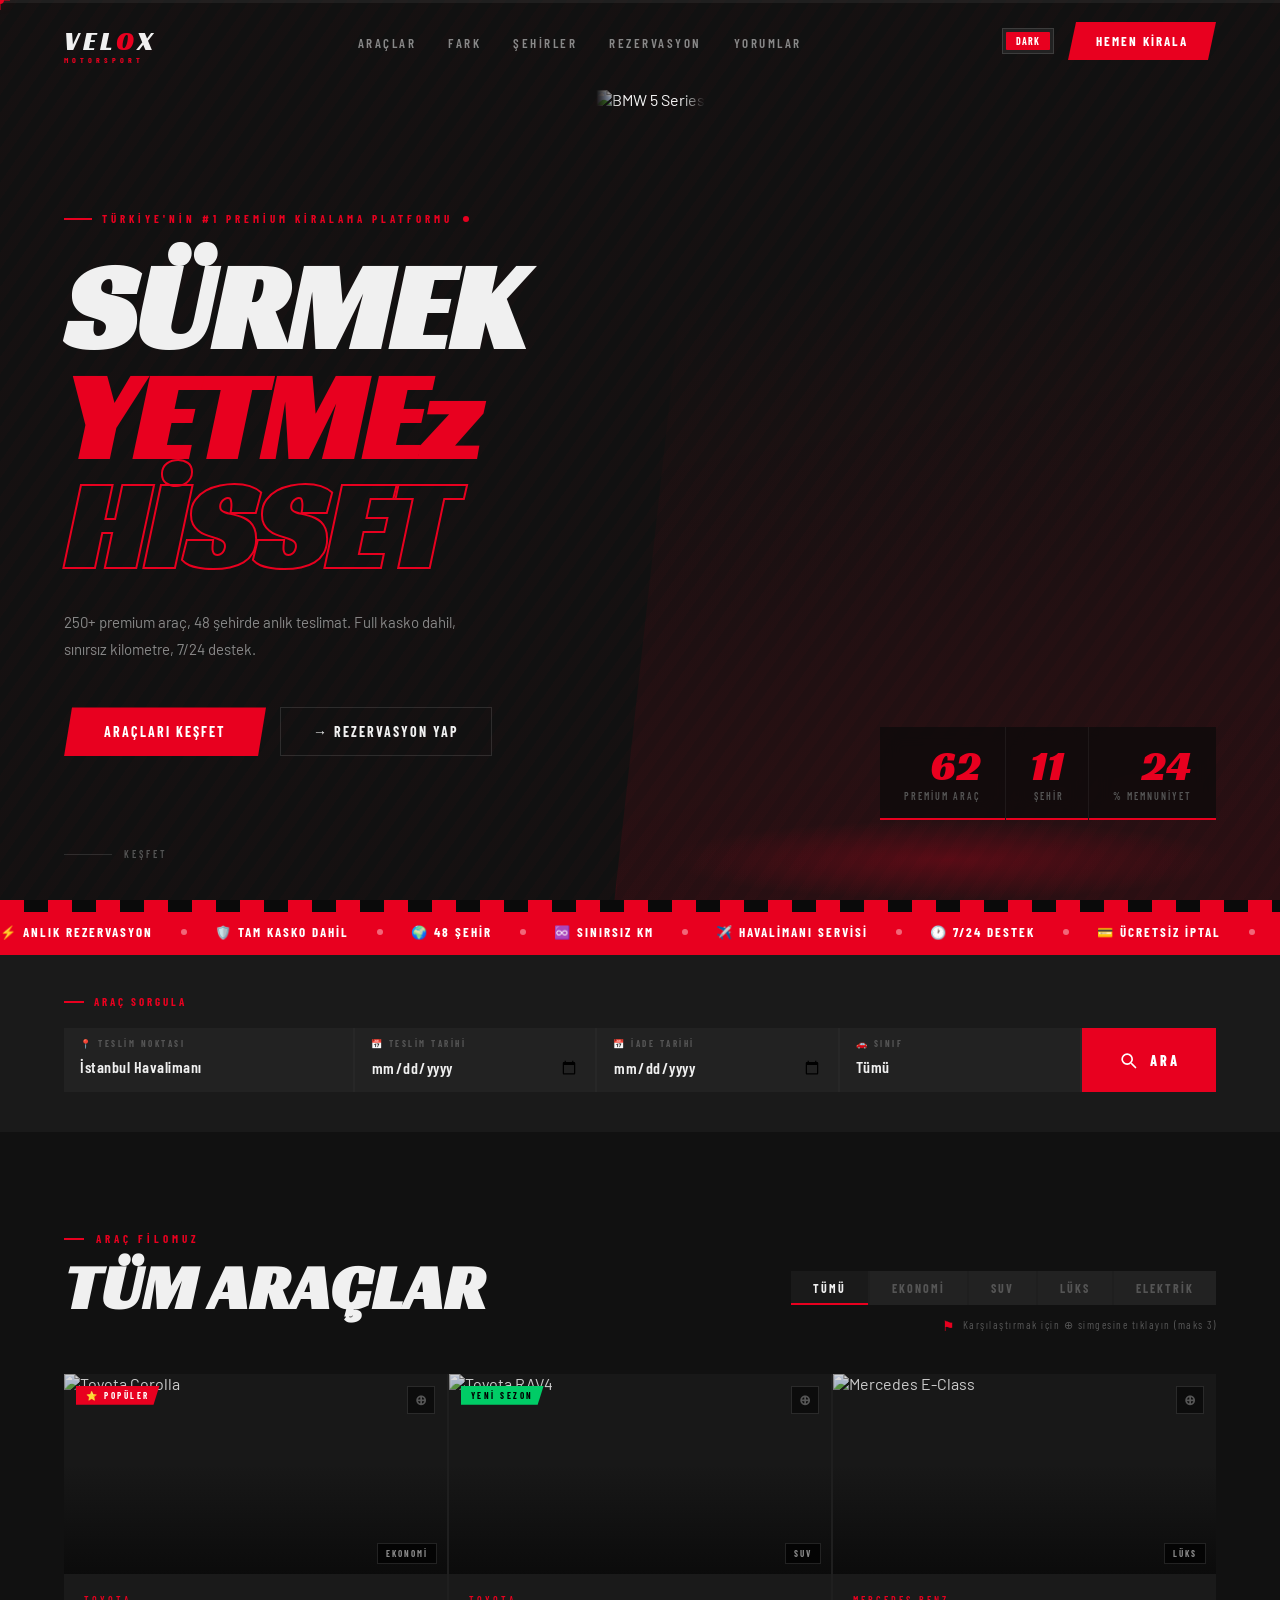
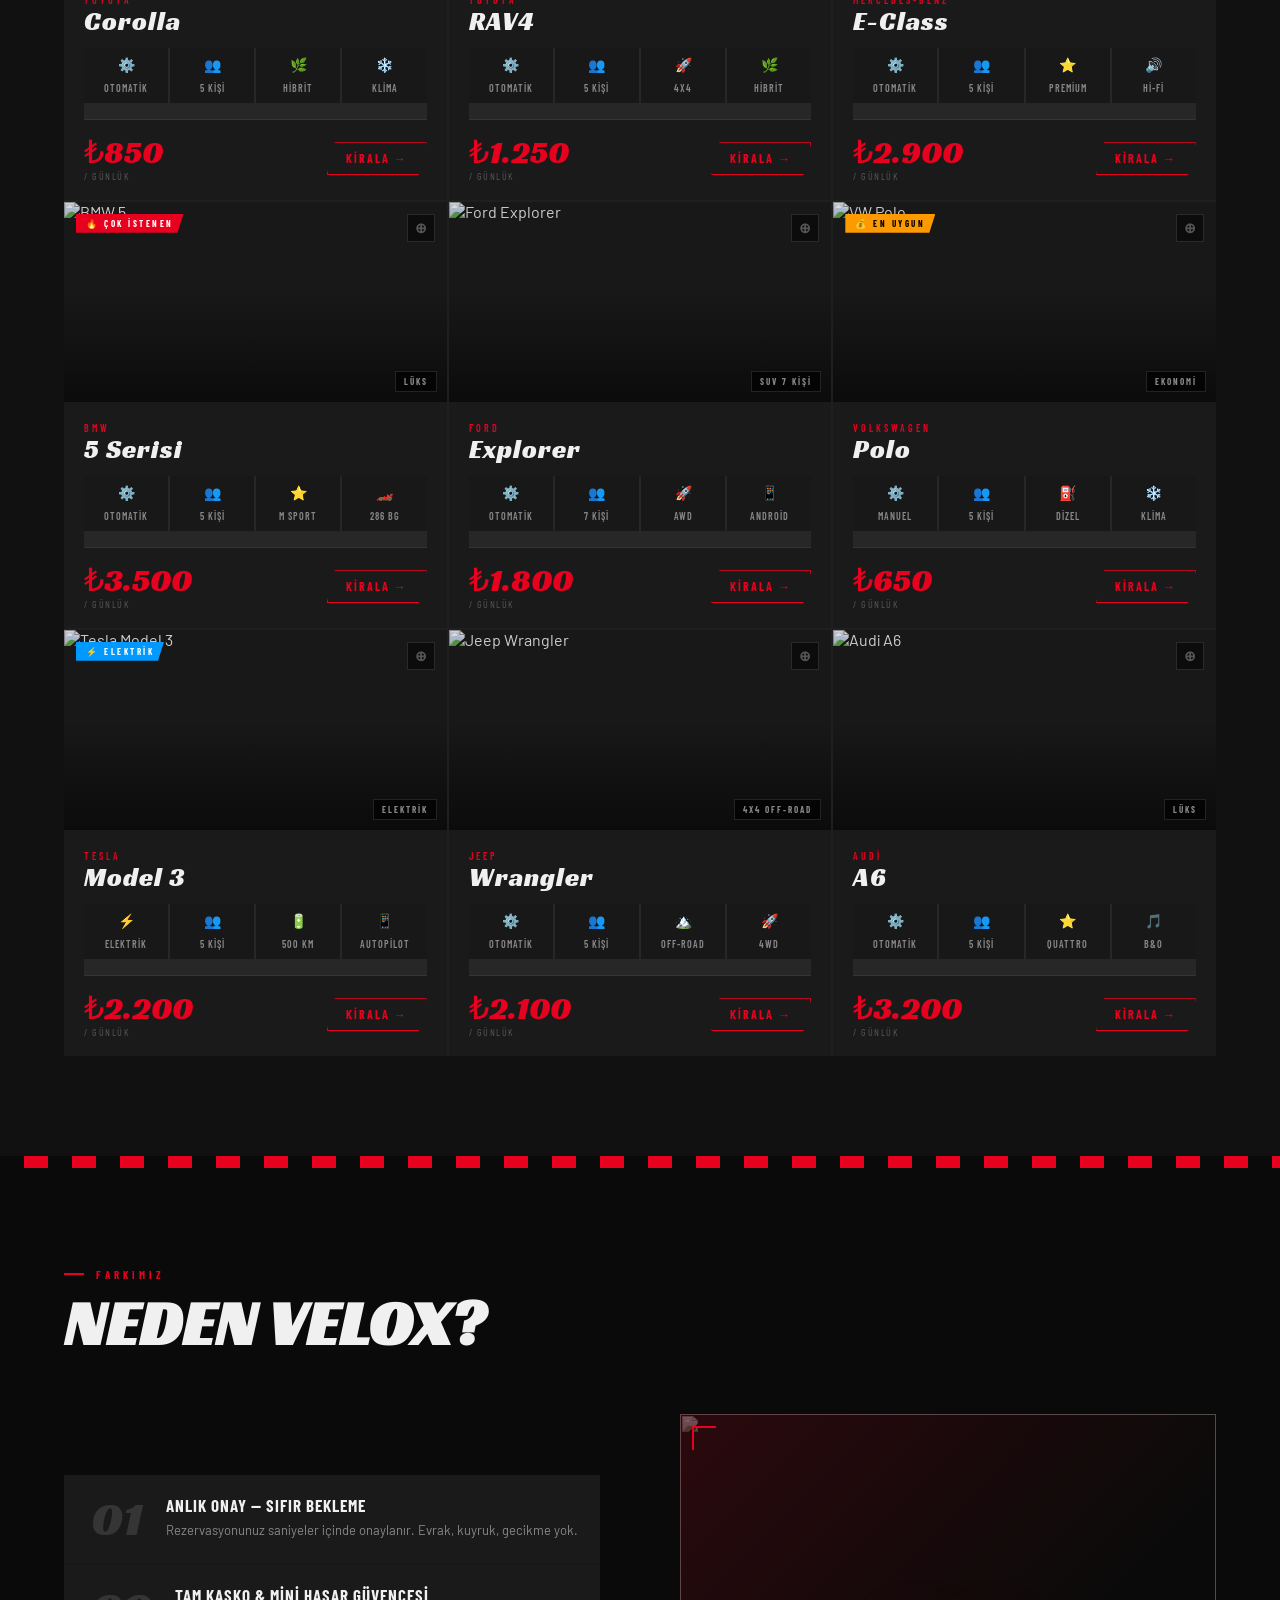
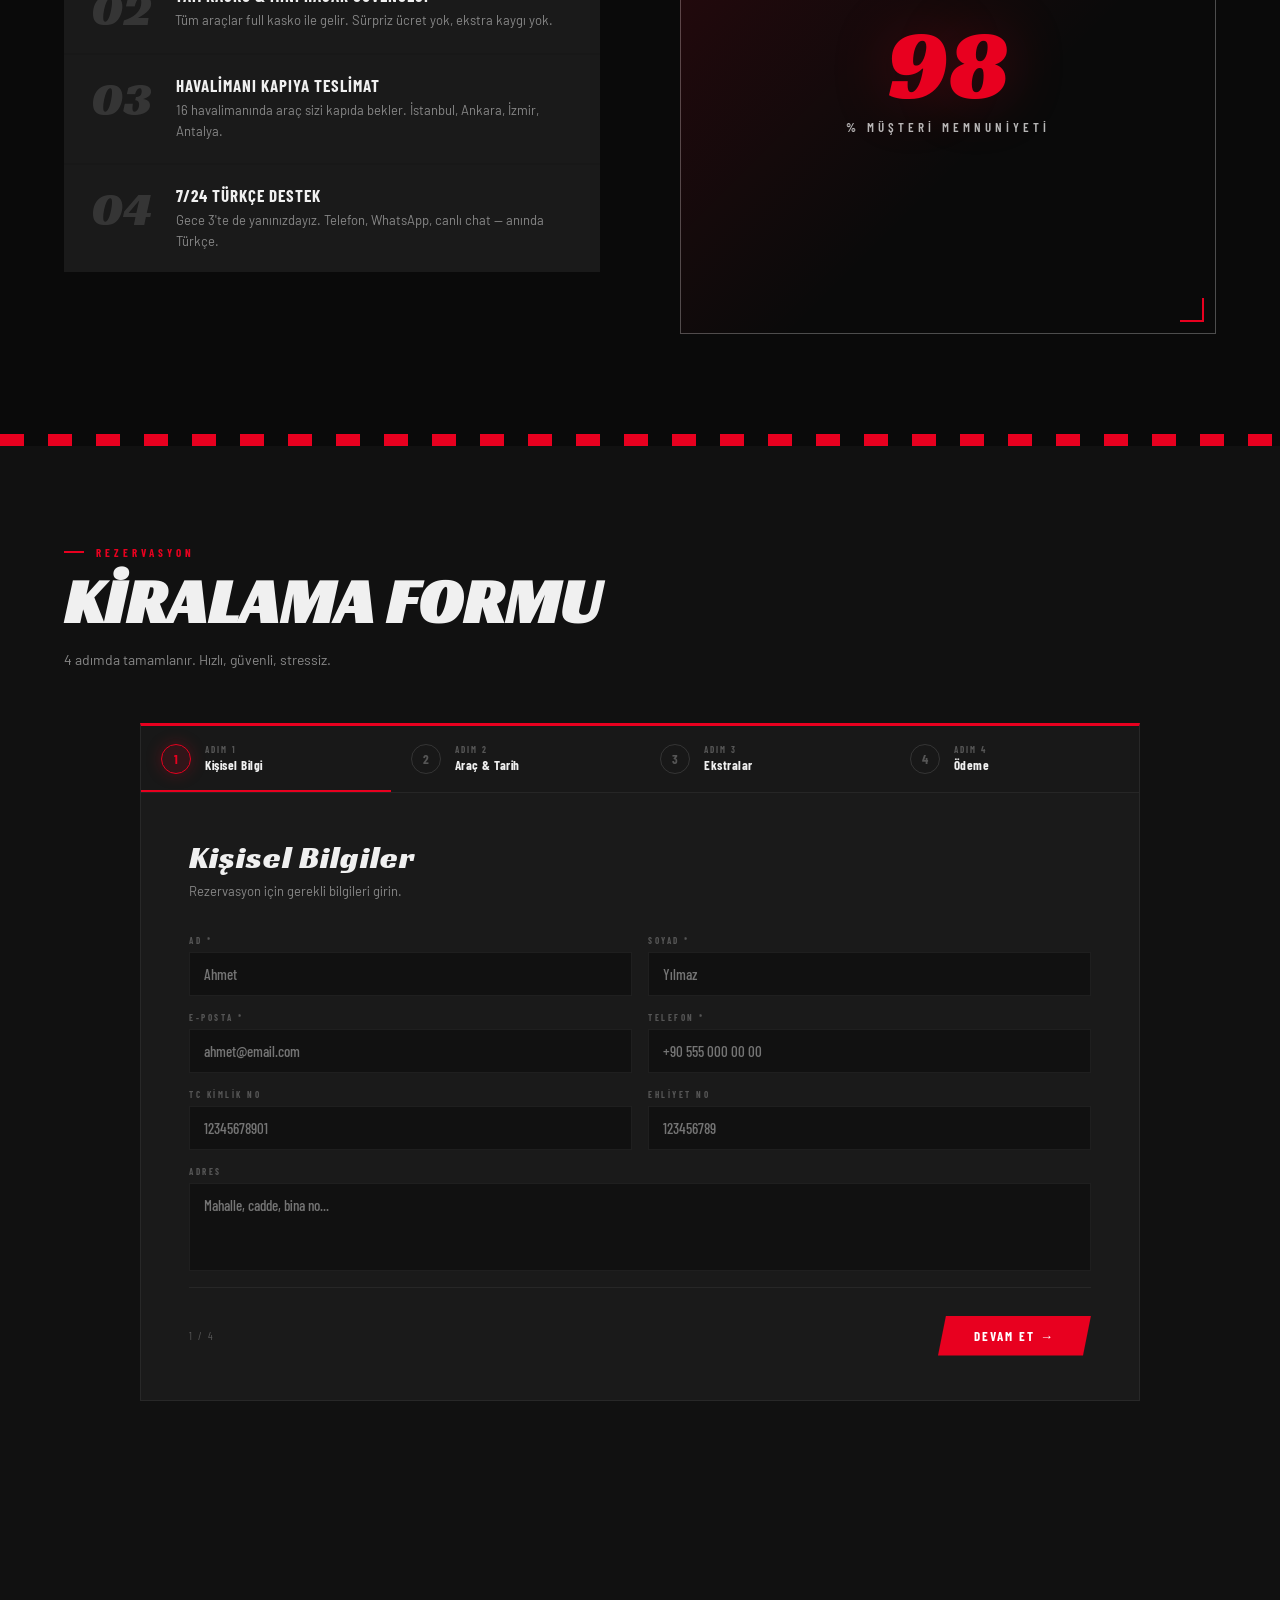
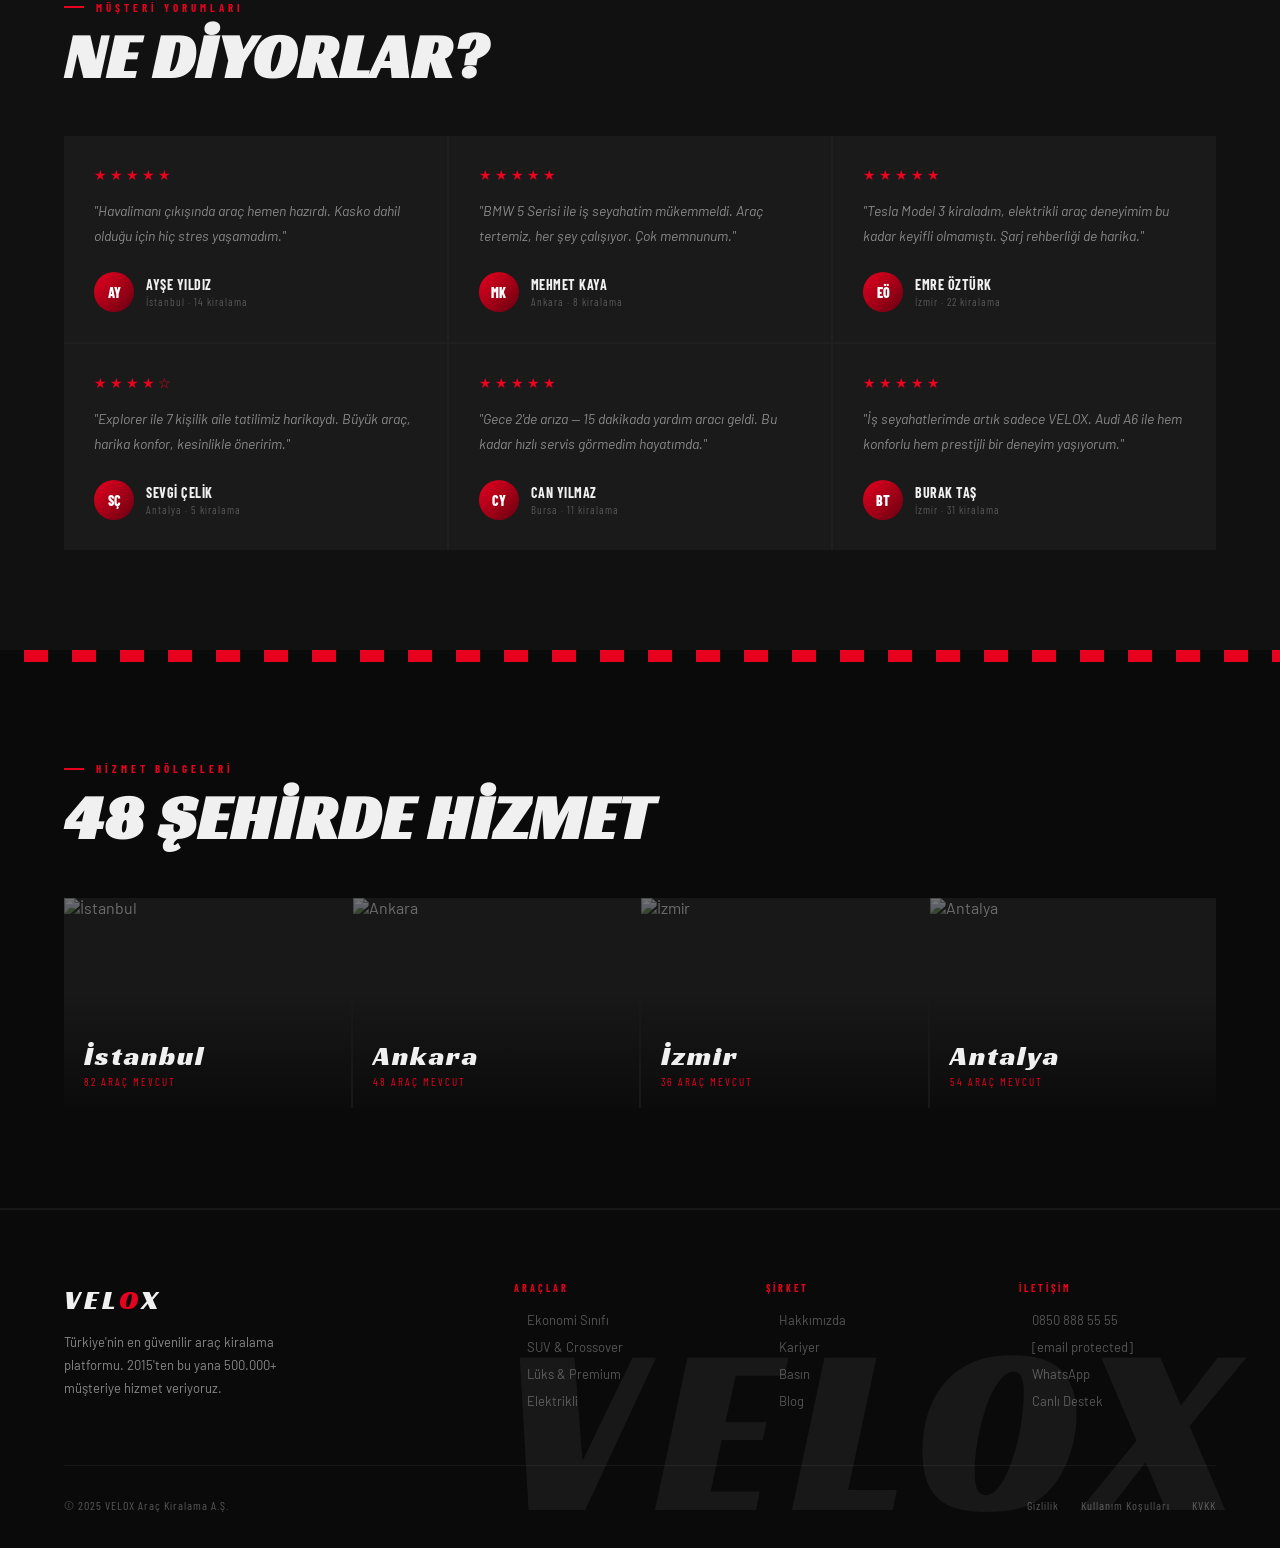
==== commit b783e964: "Update index.html" ====
--- a/index.html
+++ b/index.html
@@ -15,6 +15,7 @@
 <!-- Fonts & CSS -->
 <link href="https://fonts.googleapis.com/css2?family=Racing+Sans+One&family=Barlow+Condensed:wght@400;500;600;700;800;900&family=Barlow:wght@300;400;500;600&display=swap" rel="stylesheet">
 <link rel="stylesheet" href="assets/css/style.css">
+<style>
 /* ═══════════════════════════════════════════
    VELOX v3 — MOTORSPORT EDITION
    Palette: Carbon black · Race red · Titanium white
@@ -114,7 +115,7 @@
   color: var(--text);
   font-family: 'Barlow', sans-serif;
   overflow-x: hidden;
-  cursor: none;
+  cursor: auto;
   transition: background 0.5s, color 0.5s;
 }
 [data-theme="light"] body {
@@ -290,7 +291,7 @@
 
 /* Theme toggle — race flag style */
 .theme-btn {
-  width: 52px; height: 26px; cursor: none;
+  width: 52px; height: 26px; cursor: auto;
   background: var(--surface2); border: 1px solid var(--border2);
   position: relative; overflow: hidden;
   transition: var(--transition);
@@ -327,7 +328,7 @@
   font-size: 12px; font-weight: 700; letter-spacing: 2px;
   text-transform: uppercase;
   background: transparent; border: 1px solid var(--red);
-  color: var(--red); padding: 8px 16px; cursor: none;
+  color: var(--red); padding: 8px 16px; cursor: auto;
   transition: var(--transition);
   display: none; align-items: center; gap: 8px;
   clip-path: var(--clip-sharp);
@@ -348,7 +349,7 @@
   font-size: 13px; font-weight: 700; letter-spacing: 2px;
   text-transform: uppercase;
   background: var(--red); color: #fff;
-  border: none; padding: 11px 28px; cursor: none;
+  border: none; padding: 11px 28px; cursor: auto;
   transition: var(--transition);
   clip-path: var(--clip-sharp);
   position: relative; overflow: hidden;
@@ -529,7 +530,7 @@
   text-transform: uppercase;
   background: var(--red); color: #fff;
   border: none; padding: 16px 40px;
-  cursor: none; transition: var(--transition);
+  cursor: auto; transition: var(--transition);
   clip-path: var(--clip-sharp);
   position: relative; overflow: hidden;
 }
@@ -547,7 +548,7 @@
   text-transform: uppercase;
   background: transparent; color: var(--text);
   border: 1.5px solid var(--border2); padding: 15px 32px;
-  cursor: none; transition: var(--transition);
+  cursor: auto; transition: var(--transition);
   display: flex; align-items: center; gap: 10px;
 }
 .btn-outline:hover { border-color: var(--red); color: var(--red); }
@@ -609,7 +610,7 @@
   color: var(--text); padding: 8px 16px 14px;
   font-family: 'Barlow Condensed', sans-serif;
   font-size: 16px; font-weight: 600; letter-spacing: 0.5px;
-  outline: none; cursor: none;
+  outline: none; cursor: auto;
   transition: var(--transition);
   appearance: none;
   width: 100%;
@@ -626,7 +627,7 @@
   text-transform: uppercase;
   background: var(--red); color: #fff;
   border: none; padding: 0 36px;
-  cursor: none; transition: var(--transition);
+  cursor: auto; transition: var(--transition);
   display: flex; align-items: center; gap: 12px;
   white-space: nowrap;
 }
@@ -671,7 +672,7 @@
   text-transform: uppercase;
   background: var(--surface2); color: var(--text-muted);
   border: none; padding: 10px 22px;
-  cursor: none; transition: var(--transition);
+  cursor: auto; transition: var(--transition);
   position: relative;
 }
 .ftab::after {
@@ -703,7 +704,7 @@
 .car-card {
   background: var(--surface);
   position: relative; overflow: hidden;
-  cursor: none;
+  cursor: auto;
   transition: var(--transition);
   opacity: 0; transform: translateY(28px);
 }
@@ -730,7 +731,7 @@
   background: rgba(10,10,10,0.8); backdrop-filter: blur(6px);
   border: 1.5px solid var(--border2);
   color: var(--text-muted);
-  font-size: 14px; cursor: none;
+  font-size: 14px; cursor: auto;
   display: flex; align-items: center; justify-content: center;
   transition: var(--transition);
   font-family: 'Barlow Condensed', sans-serif; font-weight: 700;
@@ -833,7 +834,7 @@
   text-transform: uppercase;
   background: transparent; color: var(--red);
   border: 1.5px solid var(--red);
-  padding: 8px 18px; cursor: none;
+  padding: 8px 18px; cursor: auto;
   transition: var(--transition);
   clip-path: var(--clip-sharp);
   position: relative; overflow: hidden;
@@ -879,7 +880,7 @@
   width: 18px; height: 18px;
   background: var(--red); color: #fff;
   border: none; border-radius: 50%; font-size: 11px;
-  cursor: none; display: flex; align-items: center; justify-content: center;
+  cursor: auto; display: flex; align-items: center; justify-content: center;
   line-height: 1;
 }
 .cmp-bar-actions { display: flex; gap: 10px; }
@@ -914,7 +915,7 @@
 .cmp-modal-title::before { content: '⚑'; color: var(--red); }
 .modal-close {
   background: none; border: none; color: var(--text-muted);
-  font-size: 26px; cursor: none; transition: color .2s; line-height: 1;
+  font-size: 26px; cursor: auto; transition: color .2s; line-height: 1;
 }
 .modal-close:hover { color: var(--red); }
 .cmp-table { width: 100%; border-collapse: collapse; }
@@ -1034,7 +1035,7 @@
 .prog-item {
   flex: 1; padding: 18px 20px;
   display: flex; align-items: center; gap: 14px;
-  position: relative; cursor: none;
+  position: relative; cursor: auto;
   transition: background .25s;
 }
 .prog-item::after {
@@ -1091,7 +1092,7 @@
   font-family: 'Barlow Condensed', sans-serif;
   font-size: 15px; font-weight: 500;
   outline: none; transition: var(--transition);
-  appearance: none; cursor: none;
+  appearance: none; cursor: auto;
 }
 .f-group input:focus, .f-group select:focus, .f-group textarea:focus {
   border-color: var(--red);
@@ -1132,7 +1133,7 @@
 .extras-grid { display: grid; grid-template-columns: 1fr 1fr; gap: 2px; background: var(--border); margin-bottom: 24px; }
 .extra {
   background: var(--surface);
-  padding: 16px 18px; cursor: none;
+  padding: 16px 18px; cursor: auto;
   display: flex; align-items: center; gap: 14px;
   transition: var(--transition); position: relative;
   border-left: 3px solid transparent;
@@ -1227,7 +1228,7 @@
   text-transform: uppercase;
   background: transparent; border: 1px solid var(--border);
   color: var(--text-dim); padding: 11px 22px;
-  cursor: none; transition: var(--transition);
+  cursor: auto; transition: var(--transition);
 }
 .btn-back:hover { border-color: var(--border2); color: var(--text); }
 .btn-next {
@@ -1236,7 +1237,7 @@
   text-transform: uppercase;
   background: var(--red); color: #fff;
   border: none; padding: 12px 36px;
-  cursor: none; transition: var(--transition);
+  cursor: auto; transition: var(--transition);
   clip-path: var(--clip-sharp);
   position: relative; overflow: hidden;
 }
@@ -1308,7 +1309,7 @@
 /* ── CITIES ── */
 #cities { background: var(--bg); }
 .cities-grid { display: grid; grid-template-columns: repeat(4,1fr); gap: 2px; background: var(--border); margin-top: 50px; }
-.city-card { position: relative; height: 210px; overflow: hidden; cursor: none; }
+.city-card { position: relative; height: 210px; overflow: hidden; cursor: auto; }
 .city-card img { width:100%; height:100%; object-fit:cover; transition: transform .6s, filter .5s; filter: saturate(.5) brightness(.45); }
 .city-card:hover img { transform: scale(1.1); filter: saturate(.9) brightness(.65); }
 .city-overlay { position: absolute; inset: 0; display: flex; flex-direction: column; justify-content: flex-end; padding: 20px; background: linear-gradient(to top, rgba(10,10,10,.9) 0%, transparent 55%); }
@@ -1370,7 +1371,7 @@
   position: fixed; bottom: 32px; left: 32px; z-index: 500;
   width: 40px; height: 40px;
   background: var(--surface); border: 1px solid var(--border);
-  color: var(--text-muted); font-size: 18px; cursor: none;
+  color: var(--text-muted); font-size: 18px; cursor: auto;
   display: flex; align-items: center; justify-content: center;
   transition: var(--transition); opacity: 0; transform: translateY(16px);
   clip-path: var(--clip-sharp);
@@ -1407,6 +1408,7 @@
 .footer-links a:hover { color: var(--red); }
 
 /* ── REVEAL ── */
+</style>
 </head>
 <body>
 
@@ -1978,7 +1980,7 @@
     </div>
     <div class="footer-col"><h5>Araçlar</h5><ul><li><a href="#">Ekonomi Sınıfı</a></li><li><a href="#">SUV & Crossover</a></li><li><a href="#">Lüks & Premium</a></li><li><a href="#">Elektrikli</a></li></ul></div>
     <div class="footer-col"><h5>Şirket</h5><ul><li><a href="#">Hakkımızda</a></li><li><a href="#">Kariyer</a></li><li><a href="#">Basın</a></li><li><a href="#">Blog</a></li></ul></div>
-    <div class="footer-col"><h5>İletişim</h5><ul><li><a href="#">0850 888 55 55</a></li><li><a href="#">info@velox.com.tr</a></li><li><a href="#">WhatsApp</a></li><li><a href="#">Canlı Destek</a></li></ul></div>
+    <div class="footer-col"><h5>İletişim</h5><ul><li><a href="#">0850 888 55 55</a></li><li><a href="#"><span class="__cf_email__" data-cfemail="dab3b4bcb59aacbfb6b5a2f4b9b5b7f4aea8">[email&#160;protected]</span></a></li><li><a href="#">WhatsApp</a></li><li><a href="#">Canlı Destek</a></li></ul></div>
   </div>
   <div class="footer-bottom">
     <span>© 2025 VELOX Araç Kiralama A.Ş.</span>
@@ -2030,5 +2032,20 @@
 </div>
 
 <script src="assets/js/script.js"></script>
+<script>
+// Loader güvenlik kapatıcı — en fazla 4 saniyede kapanır
+(function(){
+  function closeLoader(){
+    var loader = document.getElementById('loader');
+    var txt = document.getElementById('loaderTxt');
+    if(!loader) return;
+    if(txt) txt.textContent = '100% Hazır';
+    setTimeout(function(){ loader.classList.add('out'); }, 400);
+  }
+  window.addEventListener('load', closeLoader);
+  // Güvenlik: load olayı gelmese bile 4 saniyede kapat
+  setTimeout(closeLoader, 4000);
+})();
+</script>
 </body>
-</html>+</html>
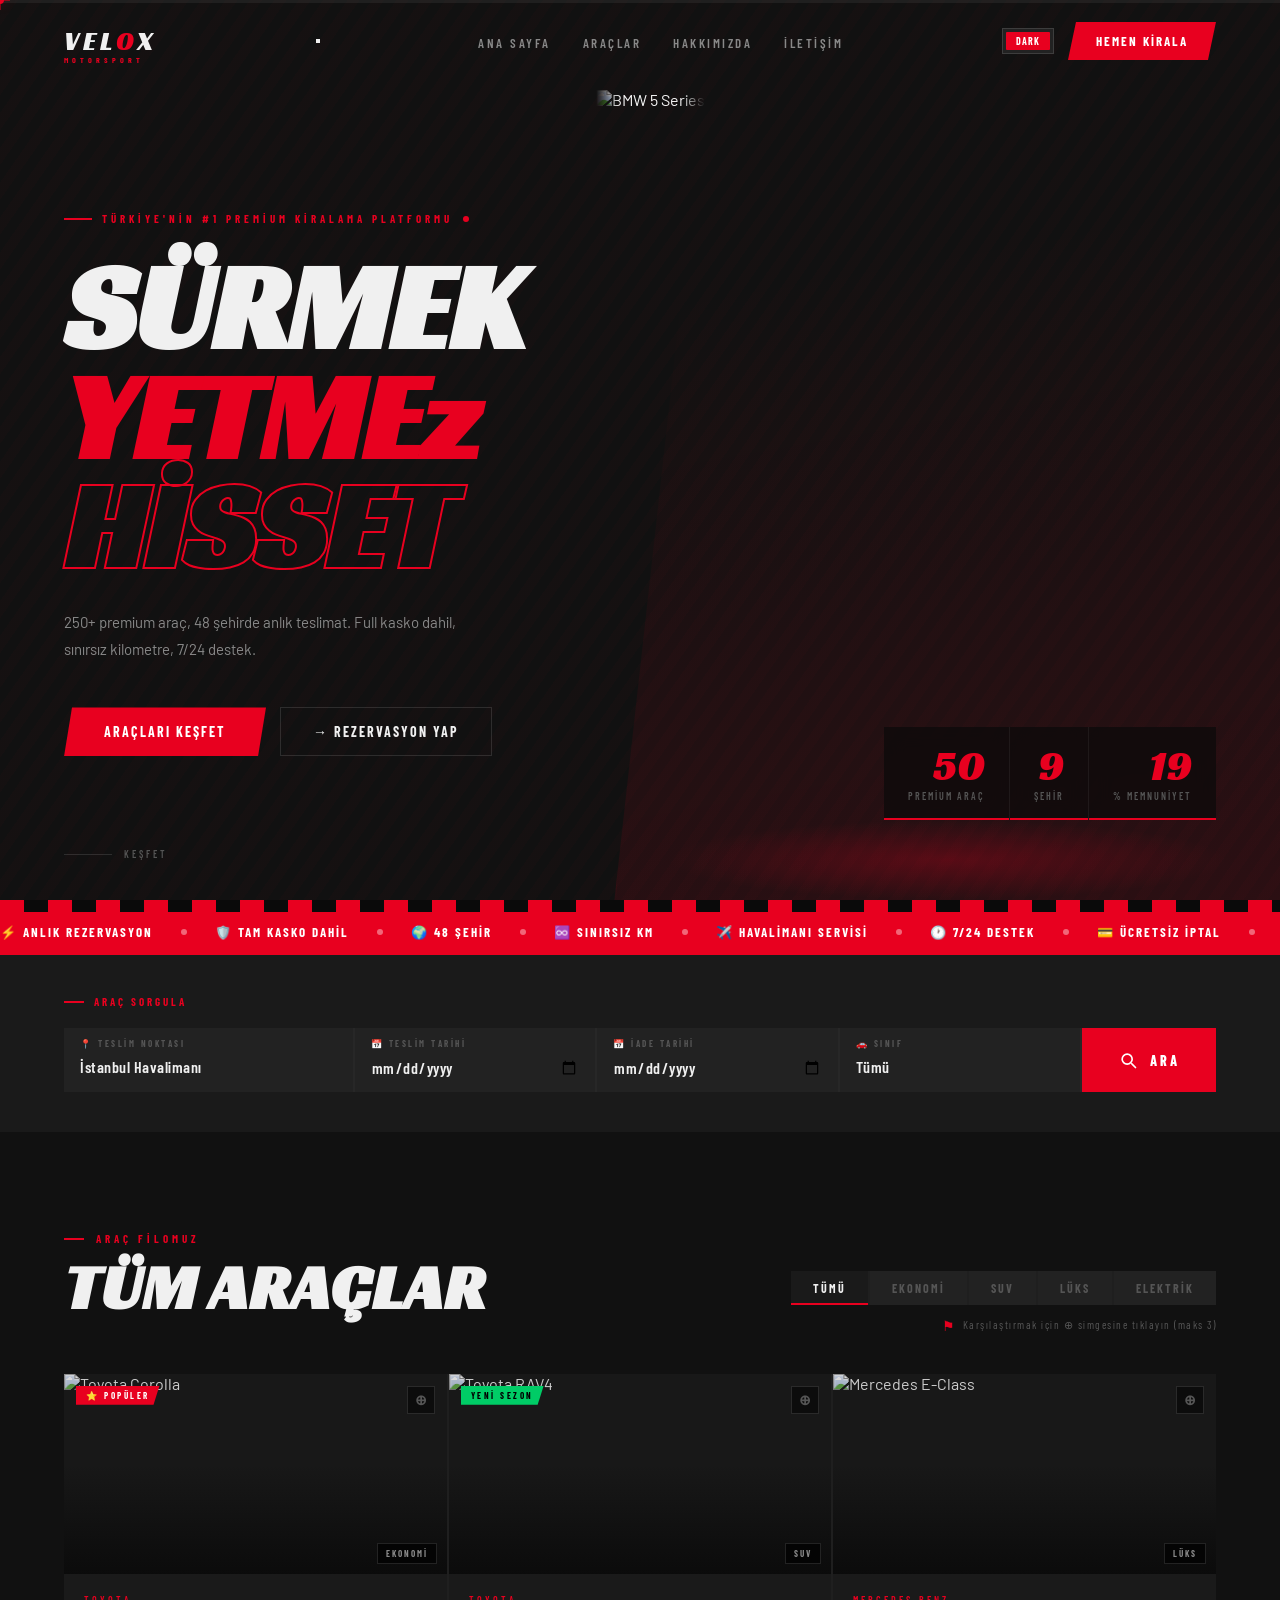
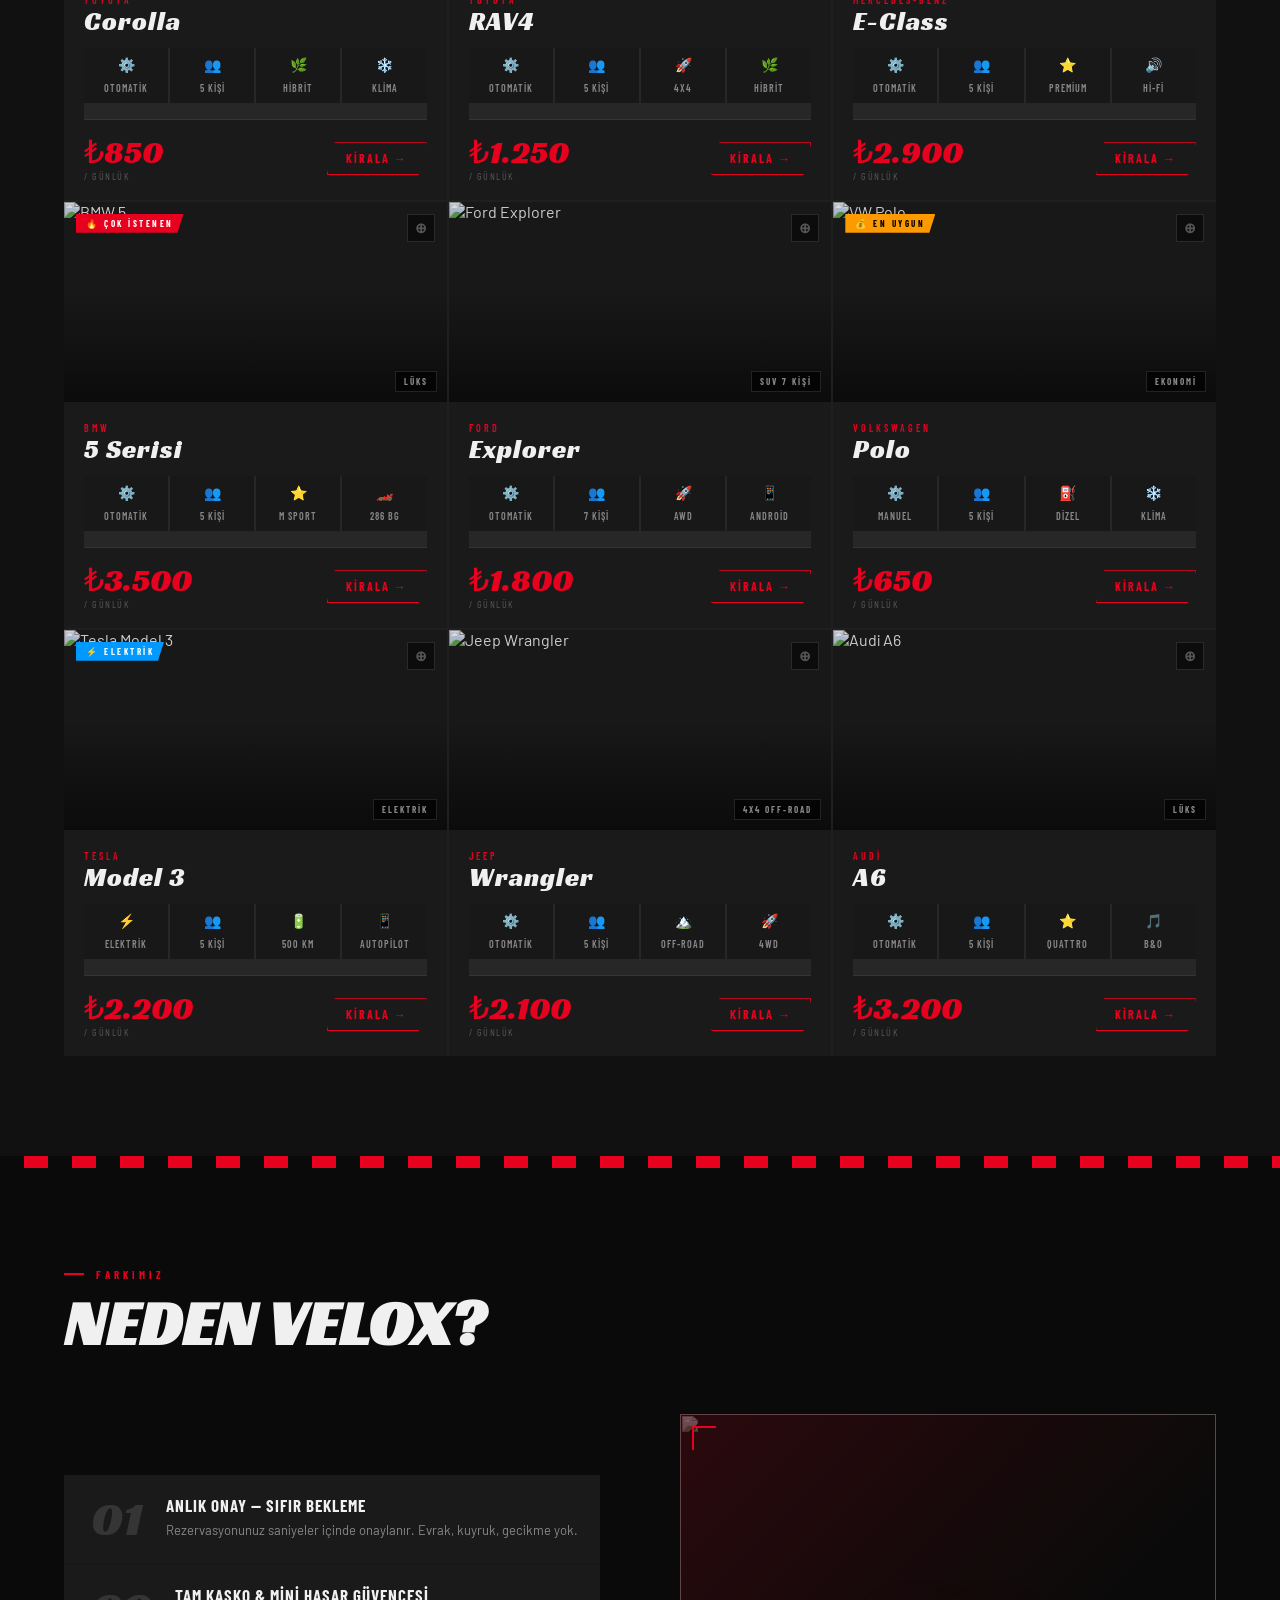
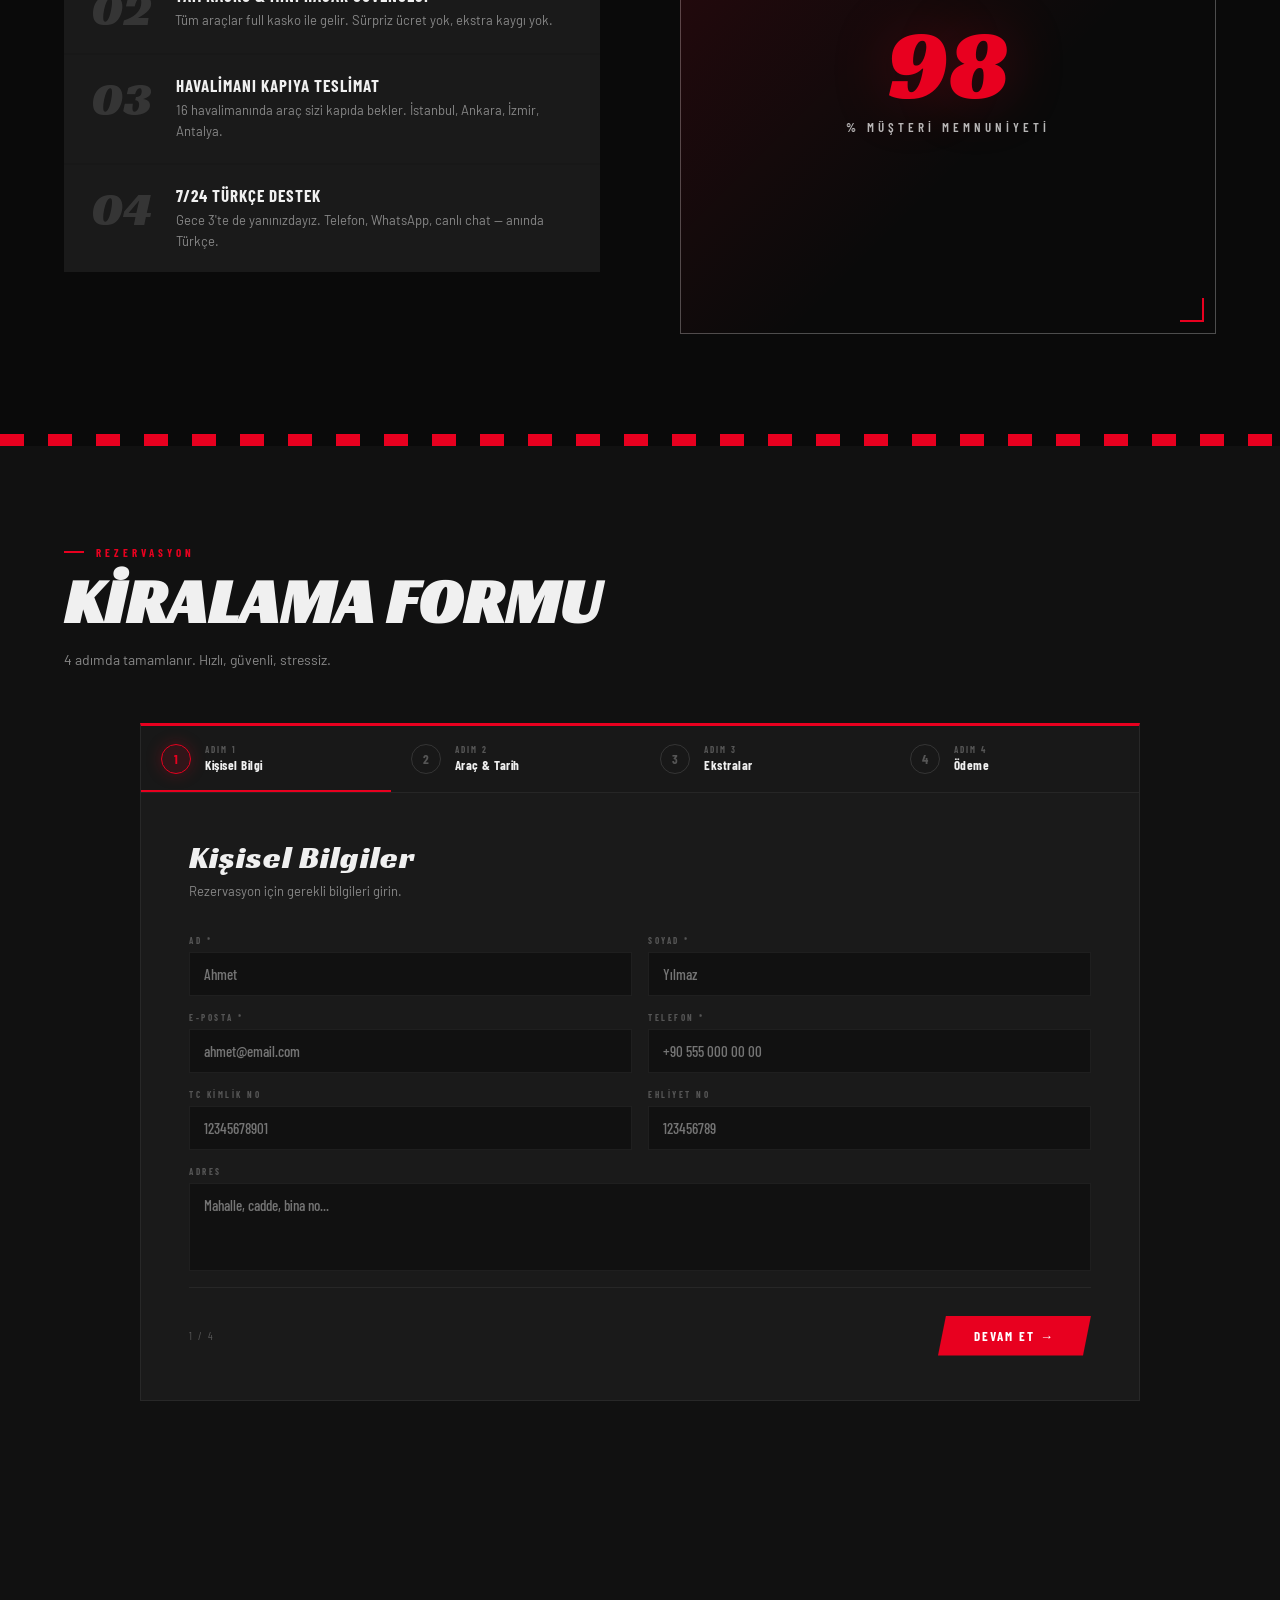
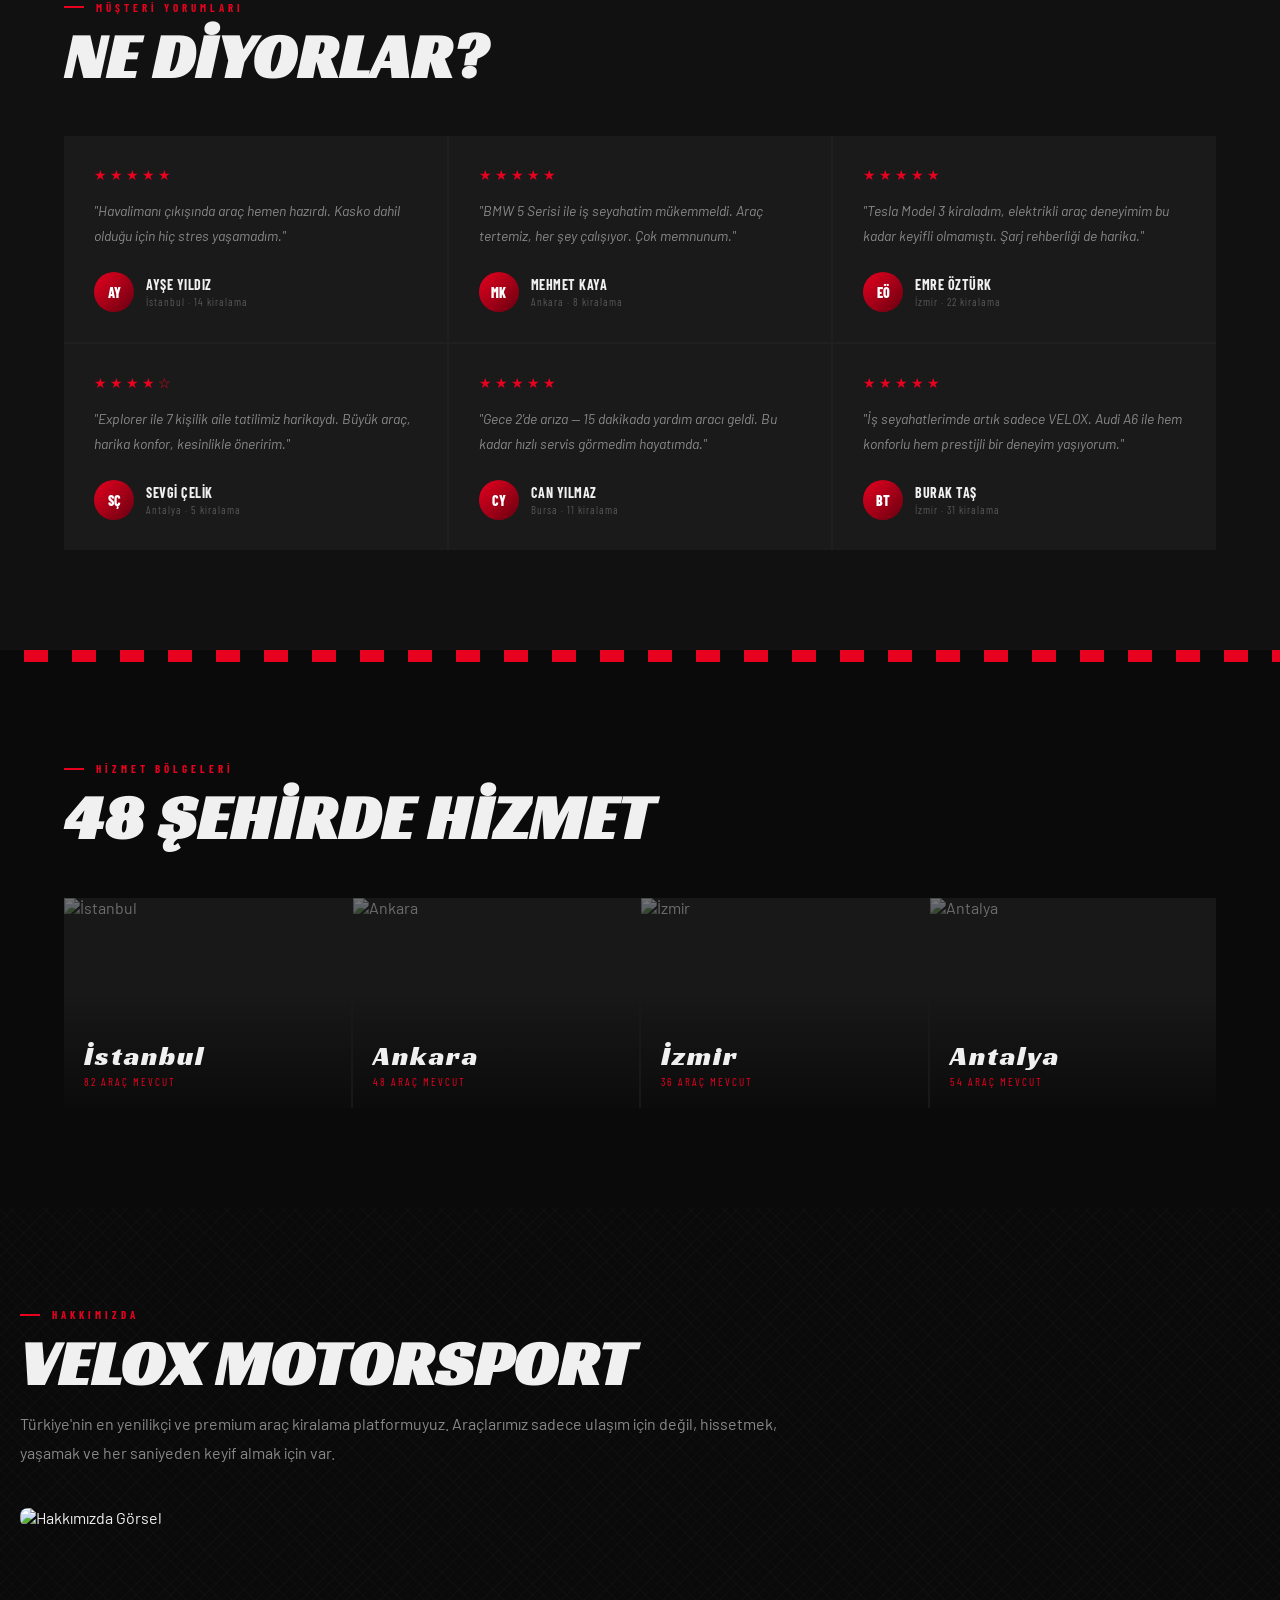
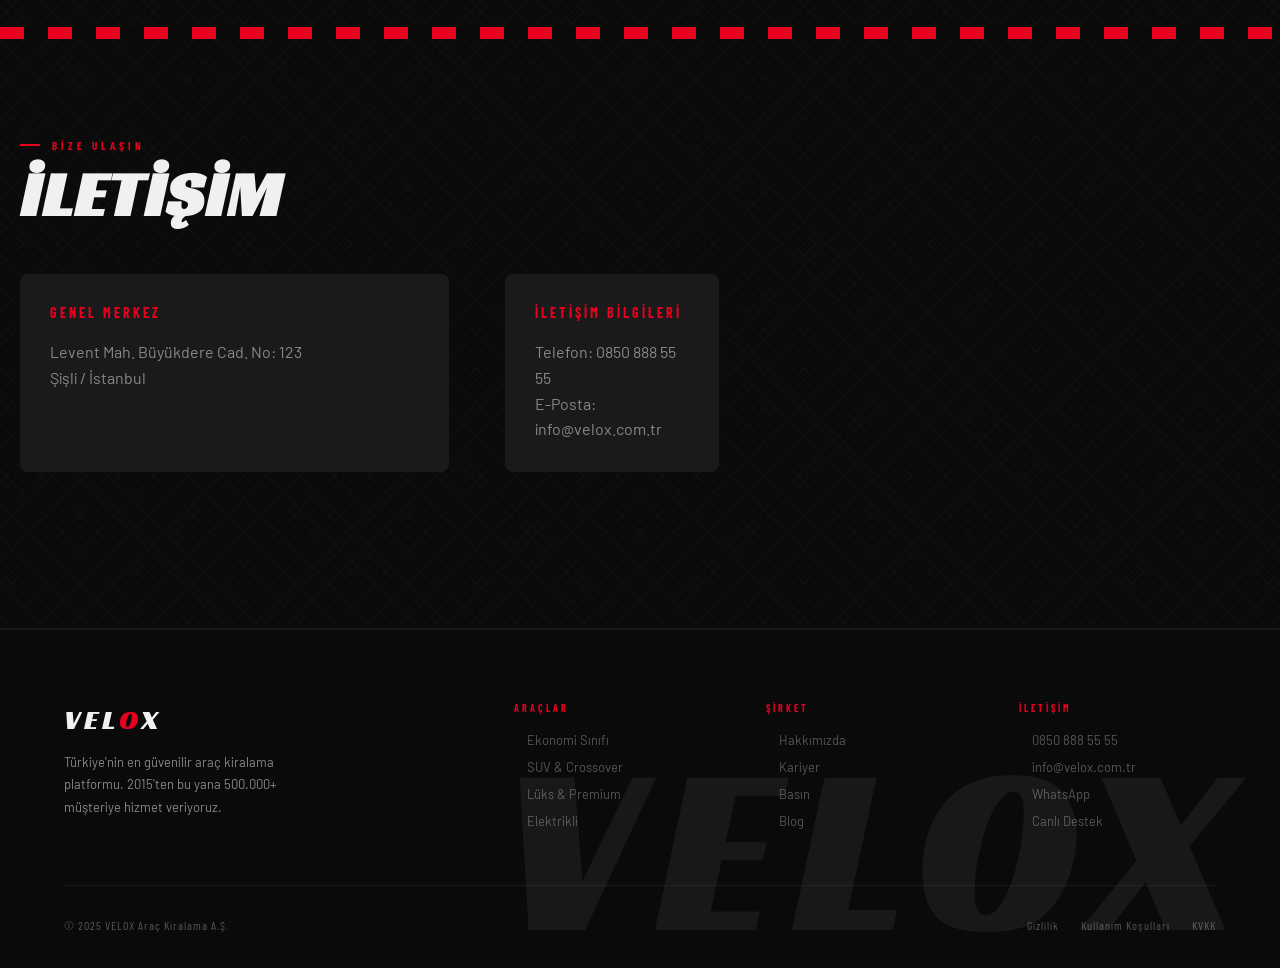
==== commit 81ad30a3: "index html kodlaır yüklendi HTML iskeleti düzenlendi, Hakkımızda/İletişim sayfaları eklendi" ====
--- a/index.html
+++ b/index.html
@@ -1,2051 +1,1025 @@
 <!DOCTYPE html>
 <html lang="tr" data-theme="dark">
+
 <head>
-<meta charset="UTF-8">
-<meta name="viewport" content="width=device-width, initial-scale=1.0">
-<title>VELOX — Motorsport Araç Kiralama</title>
-
-<!-- SEO Meta Tags -->
-<meta name="description" content="VELOX - Türkiye'nin #1 premium araç kiralama platformu. 250+ araç, 48 şehir.">
-<meta name="keywords" content="araç kiralama, rent a car, VELOX, premium kiralama">
-<meta name="author" content="Enes Alsaplan">
-<meta property="og:title" content="VELOX — Motorsport Araç Kiralama">
-<meta property="og:description" content="Türkiye'nin en premium araç kiralama deneyimi">
-
-<!-- Fonts & CSS -->
-<link href="https://fonts.googleapis.com/css2?family=Racing+Sans+One&family=Barlow+Condensed:wght@400;500;600;700;800;900&family=Barlow:wght@300;400;500;600&display=swap" rel="stylesheet">
-<link rel="stylesheet" href="assets/css/style.css">
-<style>
-/* ═══════════════════════════════════════════
-   VELOX v3 — MOTORSPORT EDITION
-   Palette: Carbon black · Race red · Titanium white
-   Vibe: F1 pit wall meets rental agency
-═══════════════════════════════════════════ */
-
-:root {
-  /* DARK MODE (default) */
-  --bg:       #0a0a0a;
-  --bg2:      #111111;
-  --bg3:      #181818;
-  --surface:  #1a1a1a;
-  --surface2: #222222;
-  --surface3: #2a2a2a;
-  --red:      #e8001f;
-  --red2:     #ff1a35;
-  --red-dim:  rgba(232,0,31,0.12);
-  --red-glow: rgba(232,0,31,0.25);
-  --white:    #f5f5f5;
-  --text:     #f0f0f0;
-  --text-dim: #888888;
-  --text-muted: #555555;
-  --border:   rgba(255,255,255,0.06);
-  --border2:  rgba(255,255,255,0.12);
-  --carbon: repeating-linear-gradient(
-    45deg,
-    rgba(255,255,255,0.015) 0px,
-    rgba(255,255,255,0.015) 1px,
-    transparent 1px,
-    transparent 8px
-  ),
-  repeating-linear-gradient(
-    -45deg,
-    rgba(255,255,255,0.015) 0px,
-    rgba(255,255,255,0.015) 1px,
-    transparent 1px,
-    transparent 8px
-  );
-  --stripe: repeating-linear-gradient(
-    -55deg,
-    transparent,
-    transparent 10px,
-    rgba(232,0,31,0.04) 10px,
-    rgba(232,0,31,0.04) 20px
-  );
-  --shadow-red: 0 0 60px rgba(232,0,31,0.2);
-  --transition: all 0.3s cubic-bezier(0.25,0.8,0.25,1);
-  --clip-sharp: polygon(8px 0%, 100% 0%, calc(100% - 8px) 100%, 0% 100%);
-  --clip-left: polygon(0 0, 100% 0, calc(100% - 6px) 100%, 0 100%);
-}
-
-[data-theme="light"] {
-  --bg:       #f0f0ee;
-  --bg2:      #e8e8e6;
-  --bg3:      #e0e0de;
-  --surface:  #ffffff;
-  --surface2: #f4f4f2;
-  --surface3: #ebebea;
-  --red:      #cc0018;
-  --red2:     #e8001f;
-  --red-dim:  rgba(204,0,24,0.08);
-  --red-glow: rgba(204,0,24,0.15);
-  --white:    #111111;
-  --text:     #0d0d0d;
-  --text-dim: #555555;
-  --text-muted: #999999;
-  --border:   rgba(0,0,0,0.08);
-  --border2:  rgba(0,0,0,0.16);
-  --carbon: repeating-linear-gradient(
-    45deg,
-    rgba(0,0,0,0.025) 0px,
-    rgba(0,0,0,0.025) 1px,
-    transparent 1px,
-    transparent 8px
-  ),
-  repeating-linear-gradient(
-    -45deg,
-    rgba(0,0,0,0.025) 0px,
-    rgba(0,0,0,0.025) 1px,
-    transparent 1px,
-    transparent 8px
-  );
-  --stripe: repeating-linear-gradient(
-    -55deg,
-    transparent,
-    transparent 10px,
-    rgba(204,0,24,0.03) 10px,
-    rgba(204,0,24,0.03) 20px
-  );
-  --shadow-red: 0 0 40px rgba(204,0,24,0.12);
-}
-
-*, *::before, *::after { margin: 0; padding: 0; box-sizing: border-box; }
-html { scroll-behavior: smooth; }
-body {
-  background: var(--bg);
-  color: var(--text);
-  font-family: 'Barlow', sans-serif;
-  overflow-x: hidden;
-  cursor: auto;
-  transition: background 0.5s, color 0.5s;
-}
-[data-theme="light"] body {
-  background-image: var(--carbon);
-}
-[data-theme="dark"] body {
-  background-image: var(--carbon);
-}
-
-/* ── SCROLLBAR ── */
-::-webkit-scrollbar { width: 4px; }
-::-webkit-scrollbar-track { background: var(--bg2); }
-::-webkit-scrollbar-thumb { background: var(--red); }
-
-/* ── SCROLL PROGRESS ── */
-#prog {
-  position: fixed; top: 0; left: 0; right: 0; height: 3px; z-index: 9999;
-  background: var(--border);
-}
-#prog-fill {
-  height: 100%;
-  background: linear-gradient(90deg, var(--red), var(--red2), #ff6b6b);
-  width: 0; transition: width 0.08s linear;
-  box-shadow: 0 0 12px var(--red-glow);
-}
-
-/* ── CURSOR ── */
-.cursor {
-  width: 8px; height: 8px;
-  background: var(--red);
-  border-radius: 50%;
-  position: fixed; pointer-events: none; z-index: 99999;
-  transform: translate(-50%,-50%);
-  transition: width .15s, height .15s, border-radius .15s;
-  box-shadow: 0 0 12px var(--red-glow);
-}
-.cursor-cross {
-  position: fixed; pointer-events: none; z-index: 99998;
-  transform: translate(-50%,-50%);
-  transition: left .08s, top .08s;
-}
-.cursor-cross::before, .cursor-cross::after {
-  content: ''; position: absolute;
-  background: rgba(232,0,31,0.5);
-}
-.cursor-cross::before { width: 20px; height: 1px; top: 0; left: -10px; }
-.cursor-cross::after  { width: 1px; height: 20px; top: -10px; left: 0; }
-.cursor.hover { width: 4px; height: 4px; background: var(--white); }
-.cursor-cross.hover::before { width: 36px; left: -18px; }
-.cursor-cross.hover::after  { height: 36px; top: -18px; }
-
-/* ── LOADER ── */
-.loader {
-  position: fixed; inset: 0; background: #000;
-  z-index: 99990; display: flex; flex-direction: column;
-  align-items: center; justify-content: center; gap: 0;
-  transition: opacity .8s, visibility .8s;
-  overflow: hidden;
-}
-.loader.out { opacity: 0; visibility: hidden; }
-.loader-flag {
-  display: flex; gap: 0; margin-bottom: 48px;
-  animation: flagIn 0.6s ease both;
-}
-@keyframes flagIn { from { opacity:0; transform: scaleX(0); } to { opacity:1; transform: scaleX(1); } }
-.flag-blk { width: 24px; height: 24px; background: #fff; }
-.flag-blk:nth-child(odd) { background: #000; border: 1px solid #333; }
-.flag-blk:nth-child(even) { background: #fff; }
-/* 8×2 checkerboard */
-.loader-brand {
-  font-family: 'Racing Sans One', cursive;
-  font-size: 80px; letter-spacing: 8px;
-  color: #fff; margin-bottom: 8px;
-  animation: brandIn 0.5s 0.3s ease both;
-}
-@keyframes brandIn { from { opacity:0; transform: translateY(20px); } to { opacity:1; transform:translateY(0); } }
-.loader-brand em { color: var(--red); font-style: normal; }
-.loader-sub {
-  font-family: 'Barlow Condensed', sans-serif;
-  font-size: 12px; letter-spacing: 6px; text-transform: uppercase;
-  color: #444; margin-bottom: 48px;
-  animation: brandIn 0.5s 0.45s ease both;
-}
-.loader-track {
-  width: 280px; height: 2px; background: #1a1a1a;
-  position: relative; overflow: visible;
-}
-.loader-car {
-  position: absolute; top: -6px; left: -4px;
-  width: 12px; height: 4px; background: var(--red);
-  border-radius: 1px;
-  animation: raceLoad 1.8s cubic-bezier(.4,0,.2,1) forwards;
-  box-shadow: 0 0 20px var(--red), -8px 0 12px rgba(232,0,31,0.5);
-}
-@keyframes raceLoad {
-  0%   { left: -4px; }
-  100% { left: 284px; }
-}
-.loader-pct {
-  font-family: 'Barlow Condensed', sans-serif;
-  font-size: 11px; letter-spacing: 3px; color: #333;
-  margin-top: 20px; text-transform: uppercase;
-}
-
-/* ── CHECKERBOARD SEPARATOR ── */
-.checker-row {
-  height: 12px; width: 100%;
-  background: repeating-linear-gradient(
-    90deg,
-    var(--red) 0px, var(--red) 24px,
-    var(--bg) 24px, var(--bg) 48px
-  );
-  position: relative; z-index: 2;
-  transition: background 0.5s;
-}
-.checker-row.alt {
-  background: repeating-linear-gradient(
-    90deg,
-    var(--bg) 0px, var(--bg) 24px,
-    var(--red) 24px, var(--red) 48px
-  );
-}
-
-/* ── NAV ── */
-nav {
-  position: fixed; top: 0; left: 0; right: 0; z-index: 1000;
-  padding: 22px 64px;
-  display: flex; align-items: center; justify-content: space-between;
-  transition: var(--transition);
-}
-nav.scrolled {
-  padding: 14px 64px;
-  background: rgba(10,10,10,0.95);
-  backdrop-filter: blur(20px);
-  border-bottom: 1px solid var(--border);
-  box-shadow: 0 4px 30px rgba(0,0,0,0.5);
-}
-[data-theme="light"] nav.scrolled {
-  background: rgba(240,240,238,0.95);
-}
-.nav-logo {
-  font-family: 'Racing Sans One', cursive;
-  font-size: 26px; letter-spacing: 4px;
-  color: var(--text); text-decoration: none;
-  position: relative;
-}
-.nav-logo em { color: var(--red); font-style: normal; }
-.nav-logo::after {
-  content: 'MOTORSPORT';
-  position: absolute; bottom: -8px; left: 0;
-  font-family: 'Barlow Condensed', sans-serif;
-  font-size: 8px; letter-spacing: 4px; color: var(--red);
-  font-weight: 700;
-}
-.nav-links { display: flex; gap: 32px; list-style: none; }
-.nav-links a {
-  font-family: 'Barlow Condensed', sans-serif;
-  font-size: 13px; font-weight: 600; letter-spacing: 2.5px;
-  text-transform: uppercase; color: var(--text-dim);
-  text-decoration: none; transition: color .25s;
-  position: relative;
-}
-.nav-links a::before {
-  content: '';
-  position: absolute; bottom: -3px; left: 0; right: 0;
-  height: 2px; background: var(--red);
-  transform: scaleX(0); transform-origin: right;
-  transition: transform .3s;
-}
-.nav-links a:hover { color: var(--text); }
-.nav-links a:hover::before { transform: scaleX(1); transform-origin: left; }
-.nav-right { display: flex; align-items: center; gap: 14px; }
-
-/* Theme toggle — race flag style */
-.theme-btn {
-  width: 52px; height: 26px; cursor: auto;
-  background: var(--surface2); border: 1px solid var(--border2);
-  position: relative; overflow: hidden;
-  transition: var(--transition);
-}
-.theme-btn-inner {
-  position: absolute; inset: 0;
-  display: grid; grid-template-columns: repeat(4,1fr);
-  grid-template-rows: repeat(2,1fr);
-  transition: opacity .3s;
-}
-.theme-cell { background: #fff; }
-.theme-cell:nth-child(1),.theme-cell:nth-child(4),.theme-cell:nth-child(6),.theme-cell:nth-child(7) { background: #000; }
-[data-theme="light"] .theme-cell { background: #ccc; }
-[data-theme="light"] .theme-cell:nth-child(1),
-[data-theme="light"] .theme-cell:nth-child(4),
-[data-theme="light"] .theme-cell:nth-child(6),
-[data-theme="light"] .theme-cell:nth-child(7) { background: #666; }
-.theme-indicator {
-  position: absolute; inset: 3px; border-radius: 1px;
-  background: var(--red); display: flex; align-items: center;
-  justify-content: center;
-  font-size: 10px;
-  font-family: 'Barlow Condensed', sans-serif;
-  font-weight: 700; letter-spacing: 1px;
-  color: #fff;
-  transition: var(--transition);
-  mix-blend-mode: normal;
-}
-.theme-btn:hover .theme-indicator { background: var(--red2); }
-
-/* Compare badge */
-.cmp-nav-btn {
-  font-family: 'Barlow Condensed', sans-serif;
-  font-size: 12px; font-weight: 700; letter-spacing: 2px;
-  text-transform: uppercase;
-  background: transparent; border: 1px solid var(--red);
-  color: var(--red); padding: 8px 16px; cursor: auto;
-  transition: var(--transition);
-  display: none; align-items: center; gap: 8px;
-  clip-path: var(--clip-sharp);
-  animation: fadeInScale 0.3s ease;
-}
-@keyframes fadeInScale { from { transform: scale(0.8); opacity: 0; } to { transform: scale(1); opacity: 1; } }
-.cmp-nav-btn.show { display: flex; }
-.cmp-nav-btn:hover { background: var(--red); color: #fff; }
-.cmp-count-pill {
-  background: var(--red); color: #fff;
-  width: 18px; height: 18px; border-radius: 50%;
-  display: flex; align-items: center; justify-content: center;
-  font-size: 10px; font-weight: 800;
-}
-
-.nav-cta {
-  font-family: 'Barlow Condensed', sans-serif;
-  font-size: 13px; font-weight: 700; letter-spacing: 2px;
-  text-transform: uppercase;
-  background: var(--red); color: #fff;
-  border: none; padding: 11px 28px; cursor: auto;
-  transition: var(--transition);
-  clip-path: var(--clip-sharp);
-  position: relative; overflow: hidden;
-}
-.nav-cta::after {
-  content: ''; position: absolute;
-  top: -50%; left: -60%; width: 40%; height: 200%;
-  background: rgba(255,255,255,0.2);
-  transform: skewX(-20deg);
-  transition: left .5s;
-}
-.nav-cta:hover::after { left: 130%; }
-.nav-cta:hover { background: #fff; color: var(--red); box-shadow: var(--shadow-red); }
-
-/* ── HERO ── */
-#hero {
-  min-height: 100vh; position: relative;
-  overflow: hidden; display: flex; align-items: center;
-  padding: 160px 64px 100px;
-  background: var(--bg2);
-}
-.hero-stripe-bg {
-  position: absolute; inset: 0;
-  background: var(--stripe);
-  opacity: 0.5;
-}
-/* Red side slash */
-.hero-slash {
-  position: absolute; top: 0; right: 0;
-  width: 52%; height: 100%;
-  background: linear-gradient(170deg, transparent 30%, var(--red-dim) 100%);
-  clip-path: polygon(15% 0, 100% 0, 100% 100%, 0% 100%);
-}
-.hero-slash::before {
-  content: '';
-  position: absolute; left: 0; top: 0; bottom: 0; width: 3px;
-  background: linear-gradient(180deg, transparent, var(--red) 40%, var(--red) 60%, transparent);
-}
-/* Speed lines */
-.speed-lines {
-  position: absolute; inset: 0; pointer-events: none;
-  overflow: hidden;
-}
-.speed-line {
-  position: absolute; height: 1px;
-  background: linear-gradient(90deg, transparent, var(--red), transparent);
-  opacity: 0;
-  animation: speedLine 3s ease-in-out infinite;
-}
-@keyframes speedLine {
-  0%   { opacity: 0; transform: translateX(-100%); }
-  20%  { opacity: 0.4; }
-  80%  { opacity: 0.1; }
-  100% { opacity: 0; transform: translateX(100vw); }
-}
-.hero-content { position: relative; z-index: 3; max-width: 640px; }
-.hero-eyebrow {
-  display: inline-flex; align-items: center; gap: 10px;
-  font-family: 'Barlow Condensed', sans-serif;
-  font-size: 11px; font-weight: 700; letter-spacing: 4px;
-  text-transform: uppercase; color: var(--red);
-  margin-bottom: 28px;
-  animation: heroIn 0.7s ease both;
-}
-.hero-eyebrow::before {
-  content: ''; width: 28px; height: 2px; background: var(--red);
-}
-.hero-eyebrow::after {
-  content: ''; width: 6px; height: 6px;
-  background: var(--red); border-radius: 50%;
-  animation: blink 1.5s infinite;
-}
-@keyframes blink { 0%,100%{opacity:1} 50%{opacity:0.2} }
-.hero-title {
-  font-family: 'Racing Sans One', cursive;
-  font-size: clamp(62px, 9.5vw, 130px);
-  line-height: 0.9; letter-spacing: -1px;
-  margin-bottom: 28px;
-  animation: heroIn 0.7s 0.1s ease both;
-}
-@keyframes heroIn { from { opacity:0; transform: translateY(32px) } to { opacity:1; transform: translateY(0) } }
-.hero-title .t-white { color: var(--text); display: block; }
-.hero-title .t-red   { color: var(--red); display: block; }
-.hero-title .t-out   {
-  display: block;
-  -webkit-text-stroke: 2px var(--red); color: transparent;
-}
-.hero-desc {
-  font-size: 15px; color: var(--text-dim); line-height: 1.8;
-  max-width: 420px; margin-bottom: 44px;
-  animation: heroIn 0.7s 0.2s ease both;
-}
-.hero-actions {
-  display: flex; gap: 14px; flex-wrap: wrap;
-  animation: heroIn 0.7s 0.3s ease both;
-}
-.hero-car {
-  position: absolute; right: -20px; bottom: 0;
-  width: 55%; height: 90%; z-index: 2;
-  pointer-events: none;
-}
-.hero-car img {
-  width: 100%; height: 100%; object-fit: cover;
-  object-position: left bottom;
-  mask-image:
-    linear-gradient(to right, transparent 0%, black 22%, black 78%, transparent 100%),
-    linear-gradient(to top, transparent 0%, black 15%);
-  mask-composite: intersect;
-  -webkit-mask-image:
-    linear-gradient(to right, transparent 0%, black 22%, black 78%, transparent 100%),
-    linear-gradient(to top, transparent 0%, black 15%);
-  -webkit-mask-composite: destination-in;
-  filter: saturate(1.05) contrast(1.05);
-  animation: carSlide 1s 0.5s ease both;
-}
-@keyframes carSlide { from { opacity:0; transform:translateX(80px) } to { opacity:1; transform:translateX(0) } }
-/* Glow under car */
-.hero-car::after {
-  content: '';
-  position: absolute; bottom: 0; left: 10%; right: 10%; height: 80px;
-  background: radial-gradient(ellipse, var(--red-glow) 0%, transparent 70%);
-  animation: glowPulse 2s ease-in-out infinite;
-}
-@keyframes glowPulse { 0%,100%{opacity:0.6} 50%{opacity:1} }
-/* RPM / stats */
-.hero-stats {
-  position: absolute; right: 64px; bottom: 80px; z-index: 4;
-  display: flex; gap: 0;
-  animation: heroIn 0.7s 0.6s ease both;
-}
-.stat-box {
-  padding: 18px 24px; text-align: right;
-  border-right: 1px solid var(--border);
-  background: rgba(10,10,10,0.7);
-  backdrop-filter: blur(10px);
-  position: relative; overflow: hidden;
-}
-[data-theme="light"] .stat-box { background: rgba(240,240,238,0.85); }
-.stat-box:last-child { border-right: none; }
-.stat-box::before {
-  content: ''; position: absolute;
-  bottom: 0; left: 0; right: 0; height: 2px;
-  background: var(--red);
-}
-.stat-n {
-  font-family: 'Racing Sans One', cursive;
-  font-size: 42px; color: var(--red); line-height: 1;
-}
-.stat-l {
-  font-family: 'Barlow Condensed', sans-serif;
-  font-size: 10px; font-weight: 600; letter-spacing: 2px;
-  text-transform: uppercase; color: var(--text-muted);
-  margin-top: 3px;
-}
-.hero-scroll {
-  position: absolute; bottom: 40px; left: 64px; z-index: 4;
-  display: flex; align-items: center; gap: 12px;
-  animation: heroIn 0.7s 0.9s ease both;
-}
-.scroll-track { width: 48px; height: 1px; background: var(--border2); position: relative; overflow: hidden; }
-.scroll-track::after {
-  content: ''; position: absolute;
-  left: -100%; top: 0; width: 100%; height: 100%;
-  background: var(--red);
-  animation: scanLine 2s ease infinite;
-}
-@keyframes scanLine { 0%{left:-100%} 100%{left:150%} }
-.scroll-label {
-  font-family: 'Barlow Condensed', sans-serif;
-  font-size: 10px; font-weight: 600; letter-spacing: 3px;
-  text-transform: uppercase; color: var(--text-muted);
-}
-
-/* ── BUTTONS ── */
-.btn-red {
-  font-family: 'Barlow Condensed', sans-serif;
-  font-size: 14px; font-weight: 700; letter-spacing: 2px;
-  text-transform: uppercase;
-  background: var(--red); color: #fff;
-  border: none; padding: 16px 40px;
-  cursor: auto; transition: var(--transition);
-  clip-path: var(--clip-sharp);
-  position: relative; overflow: hidden;
-}
-.btn-red::after {
-  content: ''; position: absolute;
-  top: 0; left: -100%; width: 60%; height: 100%;
-  background: linear-gradient(90deg, transparent, rgba(255,255,255,.25), transparent);
-  transition: left .5s;
-}
-.btn-red:hover::after { left: 150%; }
-.btn-red:hover { background: var(--red2); box-shadow: var(--shadow-red); transform: translateY(-2px); }
-.btn-outline {
-  font-family: 'Barlow Condensed', sans-serif;
-  font-size: 14px; font-weight: 700; letter-spacing: 2px;
-  text-transform: uppercase;
-  background: transparent; color: var(--text);
-  border: 1.5px solid var(--border2); padding: 15px 32px;
-  cursor: auto; transition: var(--transition);
-  display: flex; align-items: center; gap: 10px;
-}
-.btn-outline:hover { border-color: var(--red); color: var(--red); }
-
-/* ── TICKER ── */
-.ticker-wrap {
-  background: var(--red);
-  padding: 12px 0; overflow: hidden;
-  position: relative; z-index: 2;
-}
-.ticker-track {
-  display: flex; gap: 0; width: max-content;
-  animation: tick 22s linear infinite;
-}
-.ticker-item {
-  display: flex; align-items: center; gap: 0;
-  font-family: 'Barlow Condensed', sans-serif;
-  font-size: 13px; font-weight: 700; letter-spacing: 2px;
-  text-transform: uppercase; color: #fff; white-space: nowrap;
-}
-.ticker-sep {
-  margin: 0 28px; width: 6px; height: 6px;
-  background: rgba(255,255,255,0.4); border-radius: 50%;
-}
-@keyframes tick { from{transform:translateX(0)} to{transform:translateX(-50%)} }
-
-/* ── SEARCH ── */
-#search-box {
-  background: var(--surface);
-  border-top: 3px solid var(--red);
-  padding: 40px 64px;
-  position: relative; z-index: 2;
-}
-.search-label {
-  font-family: 'Barlow Condensed', sans-serif;
-  font-size: 11px; font-weight: 700; letter-spacing: 3px;
-  text-transform: uppercase; color: var(--red);
-  margin-bottom: 20px; display: flex; align-items: center; gap: 10px;
-}
-.search-label::before { content: ''; width: 20px; height: 2px; background: var(--red); }
-.search-grid {
-  display: grid;
-  grid-template-columns: 1.2fr 1fr 1fr 1fr auto;
-  gap: 2px; background: var(--border);
-}
-.s-field {
-  background: var(--surface2);
-  padding: 0;
-  display: flex; flex-direction: column;
-}
-.s-field-label {
-  font-family: 'Barlow Condensed', sans-serif;
-  font-size: 9px; font-weight: 700; letter-spacing: 2.5px;
-  text-transform: uppercase; color: var(--text-muted);
-  padding: 10px 16px 0;
-}
-.s-field input, .s-field select {
-  background: transparent; border: none;
-  color: var(--text); padding: 8px 16px 14px;
-  font-family: 'Barlow Condensed', sans-serif;
-  font-size: 16px; font-weight: 600; letter-spacing: 0.5px;
-  outline: none; cursor: auto;
-  transition: var(--transition);
-  appearance: none;
-  width: 100%;
-}
-.s-field:focus-within {
-  background: rgba(232,0,31,0.06);
-  outline: 2px solid var(--red);
-  outline-offset: -2px;
-}
-.s-field select option { background: var(--surface2); }
-.search-btn {
-  font-family: 'Barlow Condensed', sans-serif;
-  font-size: 14px; font-weight: 800; letter-spacing: 3px;
-  text-transform: uppercase;
-  background: var(--red); color: #fff;
-  border: none; padding: 0 36px;
-  cursor: auto; transition: var(--transition);
-  display: flex; align-items: center; gap: 12px;
-  white-space: nowrap;
-}
-.search-btn:hover { background: var(--red2); box-shadow: var(--shadow-red); }
-.search-btn svg { width: 20px; height: 20px; fill: currentColor; }
-
-/* ── SECTION COMMONS ── */
-section { padding: 100px 64px; position: relative; z-index: 1; }
-.sec-eyebrow {
-  display: flex; align-items: center; gap: 12px;
-  font-family: 'Barlow Condensed', sans-serif;
-  font-size: 11px; font-weight: 700; letter-spacing: 4px;
-  text-transform: uppercase; color: var(--red);
-  margin-bottom: 12px;
-}
-.sec-eyebrow::before { content: ''; width: 20px; height: 2px; background: var(--red); }
-.sec-title {
-  font-family: 'Racing Sans One', cursive;
-  font-size: clamp(38px, 5vw, 64px);
-  line-height: 0.95; letter-spacing: 1px;
-  margin-bottom: 16px;
-}
-.sec-desc {
-  font-size: 14px; color: var(--text-dim);
-  line-height: 1.8; max-width: 460px;
-  font-family: 'Barlow', sans-serif;
-}
-
-/* ── CARS ── */
-#cars { background: var(--bg2); }
-.cars-header {
-  display: flex; align-items: flex-end;
-  justify-content: space-between; margin-bottom: 40px;
-  flex-wrap: wrap; gap: 20px;
-}
-.filter-tabs {
-  display: flex; gap: 2px; background: var(--border);
-}
-.ftab {
-  font-family: 'Barlow Condensed', sans-serif;
-  font-size: 12px; font-weight: 700; letter-spacing: 2px;
-  text-transform: uppercase;
-  background: var(--surface2); color: var(--text-muted);
-  border: none; padding: 10px 22px;
-  cursor: auto; transition: var(--transition);
-  position: relative;
-}
-.ftab::after {
-  content: ''; position: absolute;
-  bottom: 0; left: 0; right: 0; height: 2px;
-  background: var(--red); transform: scaleX(0);
-  transition: transform .25s;
-}
-.ftab.on { background: var(--surface); color: var(--text); }
-.ftab.on::after { transform: scaleX(1); }
-.ftab:hover:not(.on) { color: var(--text-dim); background: var(--surface3); }
-
-.compare-hint {
-  font-family: 'Barlow Condensed', sans-serif;
-  font-size: 11px; letter-spacing: 1.5px; color: var(--text-muted);
-  display: flex; align-items: center; gap: 6px;
-}
-.compare-hint::before {
-  content: '⚑'; color: var(--red); font-size: 14px;
-}
-
-.cars-grid {
-  display: grid;
-  grid-template-columns: repeat(3,1fr);
-  gap: 2px; background: var(--border);
-}
-
-/* CAR CARD */
-.car-card {
-  background: var(--surface);
-  position: relative; overflow: hidden;
-  cursor: auto;
-  transition: var(--transition);
-  opacity: 0; transform: translateY(28px);
-}
-.car-card.vis { opacity: 1; transform: translateY(0); }
-.car-card:hover {
-  background: var(--surface2);
-  box-shadow: inset 0 0 0 2px var(--red), var(--shadow-red);
-  z-index: 2;
-}
-/* Racing stripe on side */
-.car-card::before {
-  content: '';
-  position: absolute; top: 0; left: 0; bottom: 0; width: 3px;
-  background: transparent;
-  transition: background .3s;
-  z-index: 10;
-}
-.car-card:hover::before { background: var(--red); }
-
-/* Compare toggle */
-.car-cmp-btn {
-  position: absolute; top: 12px; right: 12px; z-index: 6;
-  width: 28px; height: 28px;
-  background: rgba(10,10,10,0.8); backdrop-filter: blur(6px);
-  border: 1.5px solid var(--border2);
-  color: var(--text-muted);
-  font-size: 14px; cursor: auto;
-  display: flex; align-items: center; justify-content: center;
-  transition: var(--transition);
-  font-family: 'Barlow Condensed', sans-serif; font-weight: 700;
-}
-.car-cmp-btn:hover { border-color: var(--red); color: var(--red); }
-.car-cmp-btn.active {
-  background: var(--red); border-color: var(--red); color: #fff;
-  box-shadow: 0 0 12px var(--red-glow);
-}
-
-.car-badge {
-  position: absolute; top: 12px; left: 12px; z-index: 5;
-  font-family: 'Barlow Condensed', sans-serif;
-  font-size: 9px; font-weight: 700; letter-spacing: 2.5px;
-  text-transform: uppercase;
-  background: var(--red); color: #fff;
-  padding: 4px 10px;
-  clip-path: var(--clip-left);
-}
-.car-badge.b-best { background: #ff9900; color: #000; }
-.car-badge.b-new  { background: #00cc66; color: #000; }
-.car-badge.b-ev   { background: #0099ff; color: #fff; }
-
-.car-photo {
-  height: 200px; overflow: hidden; position: relative;
-  background: var(--bg3);
-}
-.car-photo img {
-  width: 100%; height: 100%; object-fit: cover;
-  transition: transform .7s ease, filter .4s;
-  filter: saturate(0.8) brightness(0.85);
-}
-.car-card:hover .car-photo img {
-  transform: scale(1.06);
-  filter: saturate(1.1) brightness(0.95);
-}
-/* Red tint overlay on hover */
-.car-photo-tint {
-  position: absolute; inset: 0;
-  background: linear-gradient(180deg, transparent 45%, rgba(10,10,10,0.9) 100%);
-  transition: background .3s;
-}
-.car-card:hover .car-photo-tint {
-  background: linear-gradient(180deg, transparent 30%, rgba(232,0,31,0.08) 60%, rgba(10,10,10,0.9) 100%);
-}
-.car-cat-tag {
-  position: absolute; bottom: 10px; right: 10px; z-index: 2;
-  font-family: 'Barlow Condensed', sans-serif;
-  font-size: 9px; font-weight: 700; letter-spacing: 2px;
-  text-transform: uppercase;
-  background: rgba(0,0,0,0.7); color: var(--text-dim);
-  padding: 4px 8px; border: 1px solid var(--border2);
-}
-
-.car-body { padding: 20px 20px 18px; }
-.car-make {
-  font-family: 'Barlow Condensed', sans-serif;
-  font-size: 10px; font-weight: 600; letter-spacing: 3px;
-  text-transform: uppercase; color: var(--red);
-  margin-bottom: 2px;
-}
-.car-name {
-  font-family: 'Racing Sans One', cursive;
-  font-size: 26px; letter-spacing: 1px; line-height: 1;
-  margin-bottom: 14px; color: var(--text);
-}
-.car-specs {
-  display: grid; grid-template-columns: repeat(4,1fr);
-  gap: 2px; background: var(--border);
-  margin-bottom: 16px; padding-bottom: 16px;
-  border-bottom: 1px solid var(--border);
-}
-.cspec {
-  background: var(--bg3);
-  padding: 8px 4px; text-align: center;
-  transition: background .3s;
-}
-.car-card:hover .cspec { background: rgba(232,0,31,0.06); }
-.cspec-ico { font-size: 14px; display: block; margin-bottom: 3px; }
-.cspec-val {
-  font-family: 'Barlow Condensed', sans-serif;
-  font-size: 10px; font-weight: 600; letter-spacing: 1px;
-  color: var(--text-dim); text-transform: uppercase;
-}
-.car-foot {
-  display: flex; align-items: center; justify-content: space-between;
-}
-.car-price-num {
-  font-family: 'Racing Sans One', cursive;
-  font-size: 32px; color: var(--red); line-height: 1;
-}
-.car-price-label {
-  font-family: 'Barlow Condensed', sans-serif;
-  font-size: 10px; color: var(--text-muted); letter-spacing: 1.5px;
-  text-transform: uppercase; margin-top: 2px;
-}
-.car-rent-btn {
-  font-family: 'Barlow Condensed', sans-serif;
-  font-size: 12px; font-weight: 700; letter-spacing: 2px;
-  text-transform: uppercase;
-  background: transparent; color: var(--red);
-  border: 1.5px solid var(--red);
-  padding: 8px 18px; cursor: auto;
-  transition: var(--transition);
-  clip-path: var(--clip-sharp);
-  position: relative; overflow: hidden;
-}
-.car-rent-btn::before {
-  content: ''; position: absolute; inset: 0;
-  background: var(--red); transform: scaleX(0);
-  transform-origin: left; transition: transform .25s; z-index: 0;
-}
-.car-rent-btn span { position: relative; z-index: 1; transition: color .25s; }
-.car-rent-btn:hover::before { transform: scaleX(1); }
-.car-rent-btn:hover span { color: #fff; }
-
-/* ── COMPARE BAR (bottom) ── */
-.cmp-bar {
-  position: fixed; bottom: 0; left: 0; right: 0; z-index: 900;
-  background: var(--bg);
-  border-top: 2px solid var(--red);
-  padding: 14px 64px;
-  display: none; align-items: center; gap: 20px;
-  animation: slideUp .4s ease;
-  box-shadow: 0 -10px 40px rgba(0,0,0,0.6);
-}
-.cmp-bar.show { display: flex; }
-@keyframes slideUp { from{transform:translateY(100%);opacity:0} to{transform:translateY(0);opacity:1} }
-.cmp-slots { display: flex; gap: 8px; flex: 1; }
-.cmp-slot {
-  flex: 1; max-width: 180px; height: 52px;
-  border: 1.5px dashed var(--border2);
-  display: flex; align-items: center; justify-content: center;
-  font-family: 'Barlow Condensed', sans-serif;
-  font-size: 11px; letter-spacing: 1.5px; text-transform: uppercase;
-  color: var(--text-muted); position: relative;
-  transition: var(--transition);
-}
-.cmp-slot.filled {
-  border-style: solid; border-color: var(--red);
-  background: var(--red-dim); color: var(--text);
-  font-weight: 600; font-size: 10px;
-}
-.cmp-slot-x {
-  position: absolute; top: -8px; right: -8px;
-  width: 18px; height: 18px;
-  background: var(--red); color: #fff;
-  border: none; border-radius: 50%; font-size: 11px;
-  cursor: auto; display: flex; align-items: center; justify-content: center;
-  line-height: 1;
-}
-.cmp-bar-actions { display: flex; gap: 10px; }
-
-/* ── COMPARE MODAL ── */
-.cmp-modal-bg {
-  position: fixed; inset: 0;
-  background: rgba(0,0,0,0.9); backdrop-filter: blur(14px);
-  z-index: 2000; display: flex; align-items: center; justify-content: center;
-  opacity: 0; pointer-events: none; transition: opacity .35s;
-}
-.cmp-modal-bg.open { opacity: 1; pointer-events: all; }
-.cmp-modal {
-  background: var(--surface);
-  border: 1px solid var(--border);
-  border-top: 3px solid var(--red);
-  width: min(960px,96vw); max-height: 88vh; overflow-y: auto;
-  transform: scale(.95) translateY(16px);
-  transition: transform .35s cubic-bezier(.25,.8,.25,1);
-}
-.cmp-modal-bg.open .cmp-modal { transform: scale(1) translateY(0); }
-.cmp-modal-head {
-  display: flex; justify-content: space-between; align-items: center;
-  padding: 20px 28px; border-bottom: 1px solid var(--border);
-  position: sticky; top: 0; background: var(--surface); z-index: 1;
-}
-.cmp-modal-title {
-  font-family: 'Racing Sans One', cursive;
-  font-size: 24px; letter-spacing: 2px;
-  display: flex; align-items: center; gap: 10px;
-}
-.cmp-modal-title::before { content: '⚑'; color: var(--red); }
-.modal-close {
-  background: none; border: none; color: var(--text-muted);
-  font-size: 26px; cursor: auto; transition: color .2s; line-height: 1;
-}
-.modal-close:hover { color: var(--red); }
-.cmp-table { width: 100%; border-collapse: collapse; }
-.cmp-table th, .cmp-table td { padding: 14px 20px; border-bottom: 1px solid var(--border); }
-.cmp-table th {
-  font-family: 'Racing Sans One', cursive;
-  font-size: 20px; letter-spacing: 1px;
-  border-bottom: 2px solid var(--red);
-  background: var(--surface2);
-}
-.cmp-table td.row-label {
-  font-family: 'Barlow Condensed', sans-serif;
-  font-size: 10px; font-weight: 700; letter-spacing: 2px;
-  text-transform: uppercase; color: var(--text-muted);
-  background: var(--bg2); width: 130px;
-  border-right: 1px solid var(--border);
-}
-.cmp-table td.win {
-  color: var(--red); font-weight: 700;
-  background: var(--red-dim);
-}
-.cmp-table td {
-  font-family: 'Barlow Condensed', sans-serif;
-  font-size: 14px; font-weight: 500; letter-spacing: 0.5px;
-}
-.cmp-car-img { width: 100%; height: 120px; object-fit: cover; display: block; margin-bottom: 10px; }
-.cmp-price-big {
-  font-family: 'Racing Sans One', cursive;
-  font-size: 30px; color: var(--red);
-}
-
-/* ── FEATURES ── */
-#features { background: var(--bg); overflow: hidden; }
-.feat-grid {
-  display: grid; grid-template-columns: 1fr 1fr;
-  gap: 80px; align-items: center; margin-top: 60px;
-}
-.feat-list { display: flex; flex-direction: column; gap: 2px; background: var(--border); }
-.feat-row {
-  display: flex; gap: 0;
-  background: var(--surface);
-  border-left: 3px solid transparent;
-  transition: var(--transition);
-  opacity: 0; transform: translateX(-20px);
-  overflow: hidden;
-}
-.feat-row.vis { opacity: 1; transform: translateX(0); }
-.feat-row:hover { border-left-color: var(--red); background: var(--surface2); }
-.feat-num {
-  font-family: 'Racing Sans One', cursive;
-  font-size: 48px; color: var(--border2);
-  padding: 20px 24px; flex-shrink: 0; line-height: 1;
-  transition: color .3s;
-  min-width: 80px; text-align: center;
-}
-.feat-row:hover .feat-num { color: var(--red-dim); }
-.feat-content { padding: 20px 20px 20px 0; flex: 1; }
-.feat-title {
-  font-family: 'Barlow Condensed', sans-serif;
-  font-size: 17px; font-weight: 700; letter-spacing: 1px;
-  margin-bottom: 5px; text-transform: uppercase;
-}
-.feat-desc { font-size: 13px; color: var(--text-dim); line-height: 1.65; }
-
-.feat-visual-wrap {
-  position: relative; height: 520px;
-  display: flex; align-items: center; justify-content: center;
-}
-.feat-bg-img {
-  position: absolute; inset: 0;
-  overflow: hidden;
-}
-.feat-bg-img img {
-  width: 100%; height: 100%; object-fit: cover;
-  filter: saturate(0.5) brightness(0.4);
-}
-.feat-bg-img::after {
-  content: ''; position: absolute; inset: 0;
-  background: linear-gradient(135deg, rgba(232,0,31,0.15), transparent 60%);
-}
-.feat-overlay-text {
-  position: relative; z-index: 2; text-align: center;
-}
-.feat-big-num {
-  font-family: 'Racing Sans One', cursive;
-  font-size: 100px; line-height: 1; color: var(--red);
-  text-shadow: 0 0 60px var(--red-glow);
-}
-.feat-big-label {
-  font-family: 'Barlow Condensed', sans-serif;
-  font-size: 13px; font-weight: 600; letter-spacing: 4px;
-  text-transform: uppercase; color: #fff; opacity: 0.7;
-  margin-top: 6px;
-}
-/* Corner brackets */
-.feat-visual-wrap::before, .feat-visual-wrap::after {
-  content: '';
-  position: absolute; z-index: 3; width: 24px; height: 24px;
-  border-color: var(--red); border-style: solid;
-}
-.feat-visual-wrap::before { top: 12px; left: 12px; border-width: 2px 0 0 2px; }
-.feat-visual-wrap::after  { bottom: 12px; right: 12px; border-width: 0 2px 2px 0; }
-
-/* ── BOOKING ── */
-#booking { background: var(--bg2); }
-.booking-wrap {
-  max-width: 1000px; margin: 50px auto 0;
-  background: var(--surface);
-  border: 1px solid var(--border);
-  border-top: 3px solid var(--red);
-}
-/* Progress */
-.prog-strip {
-  display: flex; background: var(--bg3);
-  border-bottom: 1px solid var(--border);
-}
-.prog-item {
-  flex: 1; padding: 18px 20px;
-  display: flex; align-items: center; gap: 14px;
-  position: relative; cursor: auto;
-  transition: background .25s;
-}
-.prog-item::after {
-  content: ''; position: absolute; bottom: 0; left: 0; right: 0;
-  height: 2px; background: transparent; transition: background .3s;
-}
-.prog-item.cur::after { background: var(--red); }
-.prog-item.done { background: rgba(232,0,31,0.04); }
-.prog-item.done::after { background: rgba(232,0,31,0.3); }
-.prog-circle {
-  width: 30px; height: 30px; border-radius: 50%;
-  border: 1.5px solid var(--border2);
-  display: flex; align-items: center; justify-content: center;
-  font-family: 'Barlow Condensed', sans-serif;
-  font-size: 13px; font-weight: 700; color: var(--text-muted);
-  flex-shrink: 0; transition: all .3s;
-}
-.prog-item.cur .prog-circle {
-  border-color: var(--red); color: var(--red);
-  background: var(--red-dim);
-  box-shadow: 0 0 16px var(--red-glow);
-}
-.prog-item.done .prog-circle { background: var(--red); border-color: var(--red); color: #fff; }
-.prog-step-label {
-  font-family: 'Barlow Condensed', sans-serif;
-  font-size: 9px; font-weight: 700; letter-spacing: 2px;
-  text-transform: uppercase; color: var(--text-muted); margin-bottom: 2px;
-}
-.prog-step-title {
-  font-family: 'Barlow Condensed', sans-serif;
-  font-size: 13px; font-weight: 700; letter-spacing: 0.5px; color: var(--text);
-}
-
-/* Form pages */
-.f-page { display: none; padding: 44px 48px; animation: pageIn .4s ease both; }
-.f-page.on { display: block; }
-@keyframes pageIn { from{opacity:0;transform:translateX(24px)} to{opacity:1;transform:translateX(0)} }
-.f-page-title {
-  font-family: 'Racing Sans One', cursive;
-  font-size: 32px; letter-spacing: 1px; margin-bottom: 6px;
-}
-.f-page-sub { font-size: 13px; color: var(--text-dim); margin-bottom: 36px; }
-.f-row { display: grid; grid-template-columns: 1fr 1fr; gap: 16px; margin-bottom: 16px; }
-.f-row.full { grid-template-columns: 1fr; }
-.f-group { display: flex; flex-direction: column; gap: 6px; }
-.f-group label {
-  font-family: 'Barlow Condensed', sans-serif;
-  font-size: 9px; font-weight: 700; letter-spacing: 2.5px;
-  text-transform: uppercase; color: var(--text-muted);
-}
-.f-group input, .f-group select, .f-group textarea {
-  background: var(--bg2); border: 1px solid var(--border);
-  color: var(--text); padding: 12px 14px;
-  font-family: 'Barlow Condensed', sans-serif;
-  font-size: 15px; font-weight: 500;
-  outline: none; transition: var(--transition);
-  appearance: none; cursor: auto;
-}
-.f-group input:focus, .f-group select:focus, .f-group textarea:focus {
-  border-color: var(--red);
-  background: var(--red-dim);
-  box-shadow: 0 0 0 2px rgba(232,0,31,0.1);
-}
-.f-group textarea { resize: none; height: 88px; }
-.f-group select option { background: var(--surface); }
-.f-group.err input, .f-group.err select { border-color: #ff4444!important; }
-.err-txt { font-size: 11px; color: #ff4444; display: none; }
-.f-group.err .err-txt { display: block; }
-
-/* Live price preview */
-.live-price {
-  display: flex; align-items: center; justify-content: space-between;
-  background: var(--bg2); border: 1px solid var(--border);
-  border-left: 3px solid var(--red);
-  padding: 16px 20px; margin-bottom: 20px;
-  transition: border-color .3s, background .3s;
-}
-.live-price.flash {
-  border-color: var(--red);
-  background: var(--red-dim);
-}
-.lp-label {
-  font-family: 'Barlow Condensed', sans-serif;
-  font-size: 10px; font-weight: 700; letter-spacing: 2.5px;
-  text-transform: uppercase; color: var(--text-muted);
-  margin-bottom: 4px;
-}
-.lp-days { font-size: 13px; color: var(--text-dim); }
-.lp-amount {
-  font-family: 'Racing Sans One', cursive;
-  font-size: 38px; color: var(--red); line-height: 1;
-}
-
-/* Extras */
-.extras-grid { display: grid; grid-template-columns: 1fr 1fr; gap: 2px; background: var(--border); margin-bottom: 24px; }
-.extra {
-  background: var(--surface);
-  padding: 16px 18px; cursor: auto;
-  display: flex; align-items: center; gap: 14px;
-  transition: var(--transition); position: relative;
-  border-left: 3px solid transparent;
-}
-.extra:hover { background: var(--surface2); border-left-color: rgba(232,0,31,0.4); }
-.extra.on { background: var(--red-dim); border-left-color: var(--red); }
-.extra-check {
-  width: 22px; height: 22px; flex-shrink: 0;
-  border: 1.5px solid var(--border2);
-  display: flex; align-items: center; justify-content: center;
-  font-size: 13px; color: transparent; transition: all .25s;
-}
-.extra.on .extra-check { background: var(--red); border-color: var(--red); color: #fff; }
-.extra-info { flex: 1; }
-.extra-name {
-  font-family: 'Barlow Condensed', sans-serif;
-  font-size: 13px; font-weight: 700; letter-spacing: 0.5px;
-  text-transform: uppercase; margin-bottom: 2px;
-}
-.extra-desc { font-size: 11px; color: var(--text-muted); }
-.extra-price {
-  font-family: 'Racing Sans One', cursive;
-  font-size: 22px; color: var(--red); flex-shrink: 0;
-}
-
-/* Payment summary */
-.pay-grid { display: grid; grid-template-columns: 1fr 1fr; gap: 28px; }
-.sum-box {
-  background: var(--bg2); border: 1px solid var(--border);
-  border-top: 2px solid var(--red); padding: 24px;
-}
-.sum-header {
-  font-family: 'Barlow Condensed', sans-serif;
-  font-size: 10px; font-weight: 700; letter-spacing: 3px;
-  text-transform: uppercase; color: var(--red); margin-bottom: 18px;
-}
-.sum-row {
-  display: flex; justify-content: space-between; align-items: center;
-  padding: 10px 0; border-bottom: 1px solid var(--border);
-  font-family: 'Barlow Condensed', sans-serif; font-size: 14px;
-}
-.sum-row .lbl { color: var(--text-dim); }
-.sum-row .val { font-weight: 700; }
-.sum-total-row {
-  display: flex; justify-content: space-between; align-items: center;
-  padding: 16px 0 0;
-  font-family: 'Barlow Condensed', sans-serif;
-  font-size: 15px; font-weight: 700;
-}
-.sum-total-amount {
-  font-family: 'Racing Sans One', cursive;
-  font-size: 38px; color: var(--red); line-height: 1;
-}
-/* Card */
-.cc-card {
-  height: 165px; padding: 22px;
-  background: linear-gradient(135deg, #1c0808, #0d0d0d, #180808);
-  border: 1px solid rgba(232,0,31,0.2);
-  position: relative; overflow: hidden;
-  display: flex; flex-direction: column; justify-content: space-between;
-  margin-bottom: 20px;
-  transition: transform .3s, box-shadow .3s;
-}
-[data-theme="light"] .cc-card { background: linear-gradient(135deg, #2a0a0a, #1a1a1a, #200808); }
-.cc-card:hover { transform: scale(1.01); box-shadow: 0 12px 36px rgba(232,0,31,0.2); }
-.cc-card::before {
-  content: ''; position: absolute;
-  top: -40px; right: -40px; width: 160px; height: 160px;
-  background: radial-gradient(circle, rgba(232,0,31,0.15), transparent 70%);
-}
-.cc-chip { width: 36px; height: 26px; background: rgba(232,0,31,0.3); border: 1px solid rgba(232,0,31,0.5); border-radius: 3px; position: relative; z-index: 1; }
-.cc-num { font-family: 'Racing Sans One', cursive; font-size: 19px; letter-spacing: 4px; color: rgba(255,255,255,.55); position: relative; z-index: 1; }
-.cc-bottom { display: flex; justify-content: space-between; align-items: flex-end; position: relative; z-index: 1; }
-.cc-name-disp { font-size: 10px; letter-spacing: 2px; text-transform: uppercase; color: rgba(255,255,255,.35); }
-.cc-exp-disp { font-size: 13px; color: rgba(255,255,255,.35); }
-.cc-brand { font-family: 'Racing Sans One', cursive; font-size: 16px; color: rgba(255,255,255,.18); letter-spacing: 2px; }
-
-/* Form nav */
-.f-nav {
-  display: flex; justify-content: space-between; align-items: center;
-  padding-top: 28px; border-top: 1px solid var(--border); margin-top: 8px;
-}
-.f-nav-left { display: flex; align-items: center; gap: 14px; }
-.f-step-ind {
-  font-family: 'Barlow Condensed', sans-serif;
-  font-size: 11px; letter-spacing: 2px; color: var(--text-muted);
-  text-transform: uppercase;
-}
-.btn-back {
-  font-family: 'Barlow Condensed', sans-serif;
-  font-size: 12px; font-weight: 700; letter-spacing: 2px;
-  text-transform: uppercase;
-  background: transparent; border: 1px solid var(--border);
-  color: var(--text-dim); padding: 11px 22px;
-  cursor: auto; transition: var(--transition);
-}
-.btn-back:hover { border-color: var(--border2); color: var(--text); }
-.btn-next {
-  font-family: 'Barlow Condensed', sans-serif;
-  font-size: 13px; font-weight: 700; letter-spacing: 2px;
-  text-transform: uppercase;
-  background: var(--red); color: #fff;
-  border: none; padding: 12px 36px;
-  cursor: auto; transition: var(--transition);
-  clip-path: var(--clip-sharp);
-  position: relative; overflow: hidden;
-}
-.btn-next:hover { background: var(--red2); box-shadow: var(--shadow-red); transform: translateY(-2px); }
-
-/* Success */
-.success-wrap { text-align: center; padding: 72px 48px; }
-.success-flag {
-  display: flex; justify-content: center; margin-bottom: 32px;
-  animation: flagWave .6s ease both;
-}
-@keyframes flagWave { from{transform:scaleX(0)} to{transform:scaleX(1)} }
-.success-flag-inner { display: grid; grid-template-columns: repeat(6,18px); grid-template-rows: repeat(3,18px); }
-.sf-cell:nth-child(odd) { background: #fff; }
-.sf-cell:nth-child(even) { background: #000; }
-.success-title {
-  font-family: 'Racing Sans One', cursive;
-  font-size: 52px; letter-spacing: 2px; margin-bottom: 12px;
-}
-.success-desc { font-size: 14px; color: var(--text-dim); line-height: 1.7; max-width: 360px; margin: 0 auto 28px; }
-.res-code-box {
-  display: inline-flex; align-items: center; gap: 14px;
-  padding: 14px 32px;
-  background: var(--red-dim); border: 1px solid rgba(232,0,31,0.3);
-  font-family: 'Racing Sans One', cursive;
-  font-size: 26px; letter-spacing: 6px; color: var(--red);
-  margin-bottom: 40px;
-}
-.res-code-box::before { content: '⚑'; font-size: 20px; }
-
-/* ── TESTIMONIALS ── */
-#testimonials { background: var(--bg2); }
-.t-grid { display: grid; grid-template-columns: repeat(3, 1fr); gap: 2px; background: var(--border); margin-top: 50px; }
-.t-card {
-  background: var(--surface); padding: 30px;
-  position: relative; overflow: hidden;
-  transition: var(--transition);
-}
-.t-card::before {
-  content: ''; position: absolute; top: 0; left: 0; right: 0;
-  height: 2px; background: transparent; transition: background .3s;
-}
-.t-card:hover { background: var(--surface2); }
-.t-card:hover::before { background: var(--red); }
-.t-stars { color: var(--red); font-size: 14px; letter-spacing: 3px; margin-bottom: 16px; }
-.t-text {
-  font-size: 14px; line-height: 1.75; color: var(--text-dim);
-  font-style: italic; margin-bottom: 24px;
-}
-.t-author { display: flex; align-items: center; gap: 12px; }
-.t-ava {
-  width: 40px; height: 40px; border-radius: 50%;
-  background: linear-gradient(135deg, var(--red), #660010);
-  display: flex; align-items: center; justify-content: center;
-  font-family: 'Barlow Condensed', sans-serif;
-  font-size: 14px; font-weight: 800; color: #fff; flex-shrink: 0;
-}
-.t-name {
-  font-family: 'Barlow Condensed', sans-serif;
-  font-size: 14px; font-weight: 700; letter-spacing: 0.5px;
-  text-transform: uppercase;
-}
-.t-city {
-  font-family: 'Barlow Condensed', sans-serif;
-  font-size: 11px; color: var(--text-muted); letter-spacing: 1px;
-  margin-top: 2px;
-}
-
-/* ── CITIES ── */
-#cities { background: var(--bg); }
-.cities-grid { display: grid; grid-template-columns: repeat(4,1fr); gap: 2px; background: var(--border); margin-top: 50px; }
-.city-card { position: relative; height: 210px; overflow: hidden; cursor: auto; }
-.city-card img { width:100%; height:100%; object-fit:cover; transition: transform .6s, filter .5s; filter: saturate(.5) brightness(.45); }
-.city-card:hover img { transform: scale(1.1); filter: saturate(.9) brightness(.65); }
-.city-overlay { position: absolute; inset: 0; display: flex; flex-direction: column; justify-content: flex-end; padding: 20px; background: linear-gradient(to top, rgba(10,10,10,.9) 0%, transparent 55%); }
-.city-card:hover .city-overlay::before {
-  content: ''; position: absolute; top: 0; left: 0; right: 0;
-  height: 2px; background: var(--red);
-}
-.city-name { font-family: 'Racing Sans One', cursive; font-size: 28px; letter-spacing: 2px; transition: transform .3s; }
-.city-card:hover .city-name { transform: translateX(6px); }
-.city-count { font-family: 'Barlow Condensed', sans-serif; font-size: 11px; letter-spacing: 2px; text-transform: uppercase; color: var(--red); margin-top: 2px; }
-
-/* ── CAR DETAIL MODAL ── */
-.car-modal-bg {
-  position: fixed; inset: 0; background: rgba(0,0,0,.88); backdrop-filter: blur(12px);
-  z-index: 2000; display: flex; align-items: center; justify-content: center;
-  opacity: 0; pointer-events: none; transition: opacity .35s;
-}
-.car-modal-bg.open { opacity:1; pointer-events:all; }
-.car-modal {
-  background: var(--surface); border: 1px solid var(--border); border-top: 3px solid var(--red);
-  width: min(600px,94vw); max-height: 90vh; overflow-y: auto;
-  transform: scale(.94) translateY(16px);
-  transition: transform .35s cubic-bezier(.25,.8,.25,1);
-}
-.car-modal-bg.open .car-modal { transform: scale(1) translateY(0); }
-.car-modal-head { display: flex; justify-content: space-between; align-items: center; padding: 20px 28px; border-bottom: 1px solid var(--border); }
-.car-modal-title { font-family: 'Racing Sans One', cursive; font-size: 22px; letter-spacing: 1px; }
-.car-modal-body { padding: 28px; }
-.modal-car-strip { display: flex; margin-bottom: 22px; border: 1px solid var(--border); overflow: hidden; }
-.modal-car-img { width: 200px; height: 128px; object-fit: cover; flex-shrink: 0; }
-.modal-car-info { padding: 18px 20px; flex: 1; }
-.modal-car-make { font-family: 'Barlow Condensed', sans-serif; font-size: 10px; font-weight: 700; letter-spacing: 3px; text-transform: uppercase; color: var(--red); margin-bottom: 3px; }
-.modal-car-model { font-family: 'Racing Sans One', cursive; font-size: 26px; margin-bottom: 8px; }
-.modal-car-price { font-family: 'Racing Sans One', cursive; font-size: 32px; color: var(--red); }
-.modal-car-per { font-family: 'Barlow Condensed', sans-serif; font-size: 10px; color: var(--text-muted); letter-spacing: 1px; }
-.modal-btns { display: flex; gap: 12px; margin-top: 22px; }
-
-/* ── TOAST ── */
-.toast {
-  position: fixed; bottom: 32px; right: 32px; z-index: 3000;
-  background: var(--surface); border: 1px solid var(--border);
-  border-left: 3px solid var(--red);
-  padding: 14px 22px;
-  display: flex; align-items: center; gap: 12px;
-  font-family: 'Barlow Condensed', sans-serif;
-  font-size: 14px; font-weight: 500; letter-spacing: 0.5px;
-  transform: translateX(120%); opacity: 0;
-  transition: transform .4s cubic-bezier(.25,.8,.25,1), opacity .4s;
-  box-shadow: 0 12px 40px rgba(0,0,0,.5);
-  max-width: 320px;
-}
-.toast.show { transform: translateX(0); opacity: 1; }
-.toast-ico { font-size: 16px; flex-shrink: 0; }
-.toast-prog { position: absolute; bottom: 0; left: 0; height: 2px; background: var(--red); animation: toastP 3.5s linear forwards; }
-@keyframes toastP { from{width:100%} to{width:0} }
-
-/* ── BACK TO TOP ── */
-.btt {
-  position: fixed; bottom: 32px; left: 32px; z-index: 500;
-  width: 40px; height: 40px;
-  background: var(--surface); border: 1px solid var(--border);
-  color: var(--text-muted); font-size: 18px; cursor: auto;
-  display: flex; align-items: center; justify-content: center;
-  transition: var(--transition); opacity: 0; transform: translateY(16px);
-  clip-path: var(--clip-sharp);
-}
-.btt.show { opacity: 1; transform: translateY(0); }
-.btt:hover { background: var(--red); color: #fff; border-color: var(--red); }
-
-/* ── FOOTER ── */
-footer {
-  background: var(--bg); border-top: 2px solid var(--border);
-  padding: 72px 64px 36px; position: relative; overflow: hidden;
-}
-footer::before {
-  content: 'VELOX';
-  font-family: 'Racing Sans One', cursive;
-  font-size: 240px; color: var(--border);
-  position: absolute; bottom: -30px; right: 32px;
-  pointer-events: none; letter-spacing: 16px;
-  transition: color .5s;
-}
-.footer-grid { display: grid; grid-template-columns: 2fr 1fr 1fr 1fr; gap: 56px; margin-bottom: 56px; }
-.footer-logo { font-family: 'Racing Sans One', cursive; font-size: 28px; letter-spacing: 4px; display: block; margin-bottom: 14px; }
-.footer-logo em { color: var(--red); font-style: normal; }
-.footer-about { font-size: 13px; color: var(--text-dim); line-height: 1.75; max-width: 260px; }
-.footer-col h5 { font-family: 'Barlow Condensed', sans-serif; font-size: 10px; font-weight: 700; letter-spacing: 3px; text-transform: uppercase; color: var(--red); margin-bottom: 18px; }
-.footer-col ul { list-style: none; display: flex; flex-direction: column; gap: 11px; }
-.footer-col a { color: var(--text-muted); text-decoration: none; font-size: 13px; transition: color .25s; display: flex; align-items: center; gap: 8px; }
-.footer-col a::before { content: '›'; color: var(--red); opacity: 0; transition: opacity .25s; }
-.footer-col a:hover { color: var(--text); }
-.footer-col a:hover::before { opacity: 1; }
-.footer-bottom { display: flex; justify-content: space-between; align-items: center; padding-top: 32px; border-top: 1px solid var(--border); font-family: 'Barlow Condensed', sans-serif; font-size: 12px; letter-spacing: 1px; color: var(--text-muted); flex-wrap: wrap; gap: 10px; }
-.footer-links { display: flex; gap: 22px; }
-.footer-links a { color: var(--text-muted); text-decoration: none; font-size: 12px; transition: color .25s; }
-.footer-links a:hover { color: var(--red); }
-
-/* ── REVEAL ── */
-</style>
+  <meta charset="UTF-8">
+  <meta name="viewport" content="width=device-width, initial-scale=1.0">
+  <title>VELOX — Motorsport Araç Kiralama</title>
+
+  <!-- SEO Meta Tags -->
+  <meta name="description" content="VELOX - Türkiye'nin #1 premium araç kiralama platformu. 250+ araç, 48 şehir.">
+  <meta name="keywords" content="araç kiralama, rent a car, VELOX, premium kiralama">
+  <meta name="author" content="Enes Alsaplan">
+  <meta property="og:title" content="VELOX — Motorsport Araç Kiralama">
+  <meta property="og:description" content="Türkiye'nin en premium araç kiralama deneyimi">
+
+  <!-- Fonts & CSS -->
+  <link
+    href="https://fonts.googleapis.com/css2?family=Racing+Sans+One&family=Barlow+Condensed:wght@400;500;600;700;800;900&family=Barlow:wght@300;400;500;600&display=swap"
+    rel="stylesheet">
+  <link rel="stylesheet" href="assets/css/style.css">
 </head>
+
 <body>
 
-<div id="prog"><div id="prog-fill"></div></div>
-<div class="cursor" id="cursor"></div>
-<div class="cursor-cross" id="cursorCross"></div>
-<div class="btt" id="btt" onclick="window.scrollTo({top:0,behavior:'smooth'})">↑</div>
-
-<!-- LOADER -->
-<div class="loader" id="loader">
-  <div class="loader-flag" id="loaderFlag"></div>
-  <div class="loader-brand">VEL<em>O</em>X</div>
-  <div class="loader-sub">Motorsport Premium Araç Kiralama</div>
-  <div class="loader-track"><div class="loader-car"></div></div>
-  <div class="loader-pct" id="loaderTxt">Hazırlanıyor...</div>
-</div>
-
-<!-- NAV -->
-<nav id="navbar">
-  <div class="nav-logo">VEL<em>O</em>X</div>
-  <ul class="nav-links">
-    <li><a href="#cars">Araçlar</a></li>
-    <li><a href="#features">Fark</a></li>
-    <li><a href="#cities">Şehirler</a></li>
-    <li><a href="#booking">Rezervasyon</a></li>
-    <li><a href="#testimonials">Yorumlar</a></li>
-  </ul>
-  <div class="nav-right">
-    <button class="cmp-nav-btn" id="cmpNavBtn" onclick="openCmpModal()">
-      <span>Karşılaştır</span>
-      <div class="cmp-count-pill" id="cmpCount">0</div>
+  <div id="prog">
+    <div id="prog-fill"></div>
+  </div>
+  <div class="cursor" id="cursor"></div>
+  <div class="cursor-cross" id="cursorCross"></div>
+  <div class="btt" id="btt" onclick="window.scrollTo({top:0,behavior:'smooth'})">↑</div>
+
+  <!-- LOADER -->
+  <div class="loader" id="loader">
+    <div class="loader-flag" id="loaderFlag"></div>
+    <div class="loader-brand">VEL<em>O</em>X</div>
+    <div class="loader-sub">Motorsport Premium Araç Kiralama</div>
+    <div class="loader-track">
+      <div class="loader-car"></div>
+    </div>
+    <div class="loader-pct" id="loaderTxt">Hazırlanıyor...</div>
+  </div>
+
+  <!-- NAV -->
+  <nav id="navbar">
+    <div class="nav-logo"><a href="index.html" style="text-decoration: none; color: inherit;">VEL<em>O</em>X</a></div>
+
+    <button class="hamburger-btn" id="hamburgerBtn" aria-label="Menu">
+      <span></span><span></span><span></span>
     </button>
-    <div class="theme-btn" id="themeBtn" title="Tema değiştir">
-      <div class="theme-btn-inner" id="themeCells"></div>
-      <div class="theme-indicator" id="themeInd">DARK</div>
-    </div>
-    <button class="nav-cta" onclick="smoothTo('booking')">Hemen Kirala</button>
+
+    <ul class="nav-links" id="navLinks">
+      <li><a href="#hero">Ana Sayfa</a></li>
+      <li><a href="#cars">Araçlar</a></li>
+      <li><a href="#hakkimizda">Hakkımızda</a></li>
+      <li><a href="#iletisim">İletişim</a></li>
+    </ul>
+    <div class="nav-right">
+      <button class="cmp-nav-btn" id="cmpNavBtn" onclick="openCmpModal()">
+        <span>Karşılaştır</span>
+        <div class="cmp-count-pill" id="cmpCount">0</div>
+      </button>
+      <div class="theme-btn" id="themeBtn" title="Tema değiştir">
+        <div class="theme-btn-inner" id="themeCells"></div>
+        <div class="theme-indicator" id="themeInd">DARK</div>
+      </div>
+      <button class="nav-cta" onclick="smoothTo('booking')">Hemen Kirala</button>
+    </div>
+  </nav>
+
+  <!-- HERO -->
+  <section id="hero">
+    <div class="hero-stripe-bg"></div>
+    <div class="hero-slash"></div>
+    <div class="speed-lines" id="speedLines"></div>
+    <div class="hero-content">
+      <div class="hero-eyebrow">Türkiye'nin #1 Premium Kiralama Platformu</div>
+      <h1 class="hero-title">
+        <span class="t-white">SÜRMEK</span>
+        <span class="t-red">YETMEz</span>
+        <span class="t-out">HİSSET</span>
+      </h1>
+      <p class="hero-desc">250+ premium araç, 48 şehirde anlık teslimat. Full kasko dahil, sınırsız kilometre, 7/24
+        destek.</p>
+      <div class="hero-actions">
+        <button class="btn-red" onclick="smoothTo('cars')">Araçları Keşfet</button>
+        <button class="btn-outline" onclick="smoothTo('booking')">→ Rezervasyon Yap</button>
+      </div>
+    </div>
+    <div class="hero-car">
+      <img src="https://images.unsplash.com/photo-1555215695-3004980ad54e?w=1200&q=80&fit=crop" alt="BMW 5 Series">
+    </div>
+    <div class="hero-stats">
+      <div class="stat-box">
+        <div class="stat-n" data-count="250">0</div>
+        <div class="stat-l">Premium Araç</div>
+      </div>
+      <div class="stat-box">
+        <div class="stat-n" data-count="48">0</div>
+        <div class="stat-l">Şehir</div>
+      </div>
+      <div class="stat-box">
+        <div class="stat-n" data-count="98">0</div>
+        <div class="stat-l">% Memnuniyet</div>
+      </div>
+    </div>
+    <div class="hero-scroll">
+      <div class="scroll-track"></div>
+      <span class="scroll-label">Keşfet</span>
+    </div>
+  </section>
+
+  <div class="checker-row"></div>
+
+  <!-- TICKER -->
+  <div class="ticker-wrap">
+    <div class="ticker-track">
+      <div class="ticker-item">⚡ Anlık Rezervasyon<span class="ticker-sep"></span></div>
+      <div class="ticker-item">🛡️ Tam Kasko Dahil<span class="ticker-sep"></span></div>
+      <div class="ticker-item">🌍 48 Şehir<span class="ticker-sep"></span></div>
+      <div class="ticker-item">♾️ Sınırsız KM<span class="ticker-sep"></span></div>
+      <div class="ticker-item">✈️ Havalimanı Servisi<span class="ticker-sep"></span></div>
+      <div class="ticker-item">🕐 7/24 Destek<span class="ticker-sep"></span></div>
+      <div class="ticker-item">💳 Ücretsiz İptal<span class="ticker-sep"></span></div>
+      <div class="ticker-item">⚖️ Araç Karşılaştırma<span class="ticker-sep"></span></div>
+      <div class="ticker-item">⚡ Anlık Rezervasyon<span class="ticker-sep"></span></div>
+      <div class="ticker-item">🛡️ Tam Kasko Dahil<span class="ticker-sep"></span></div>
+      <div class="ticker-item">🌍 48 Şehir<span class="ticker-sep"></span></div>
+      <div class="ticker-item">♾️ Sınırsız KM<span class="ticker-sep"></span></div>
+      <div class="ticker-item">✈️ Havalimanı Servisi<span class="ticker-sep"></span></div>
+      <div class="ticker-item">🕐 7/24 Destek<span class="ticker-sep"></span></div>
+      <div class="ticker-item">💳 Ücretsiz İptal<span class="ticker-sep"></span></div>
+      <div class="ticker-item">⚖️ Araç Karşılaştırma<span class="ticker-sep"></span></div>
+    </div>
   </div>
-</nav>
-
-<!-- HERO -->
-<section id="hero">
-  <div class="hero-stripe-bg"></div>
-  <div class="hero-slash"></div>
-  <div class="speed-lines" id="speedLines"></div>
-  <div class="hero-content">
-    <div class="hero-eyebrow">Türkiye'nin #1 Premium Kiralama Platformu</div>
-    <h1 class="hero-title">
-      <span class="t-white">SÜRMEK</span>
-      <span class="t-red">YETMEz</span>
-      <span class="t-out">HİSSET</span>
-    </h1>
-    <p class="hero-desc">250+ premium araç, 48 şehirde anlık teslimat. Full kasko dahil, sınırsız kilometre, 7/24 destek.</p>
-    <div class="hero-actions">
-      <button class="btn-red" onclick="smoothTo('cars')">Araçları Keşfet</button>
-      <button class="btn-outline" onclick="smoothTo('booking')">→ Rezervasyon Yap</button>
+
+  <!-- SEARCH -->
+  <div id="search-box">
+    <div class="search-label">Araç Sorgula</div>
+    <div class="search-grid">
+      <div class="s-field">
+        <div class="s-field-label">📍 Teslim Noktası</div>
+        <select>
+          <option>İstanbul Havalimanı</option>
+          <option>Sabiha Gökçen</option>
+          <option>Ankara Esenboğa</option>
+          <option>İzmir Adnan Menderes</option>
+          <option>Antalya Havalimanı</option>
+        </select>
+      </div>
+      <div class="s-field">
+        <div class="s-field-label">📅 Teslim Tarihi</div>
+        <input type="date" id="sFrom">
+      </div>
+      <div class="s-field">
+        <div class="s-field-label">📅 İade Tarihi</div>
+        <input type="date" id="sTo">
+      </div>
+      <div class="s-field">
+        <div class="s-field-label">🚗 Sınıf</div>
+        <select>
+          <option>Tümü</option>
+          <option>Ekonomi</option>
+          <option>SUV</option>
+          <option>Lüks</option>
+          <option>Elektrikli</option>
+        </select>
+      </div>
+      <button class="search-btn" onclick="doSearch()">
+        <svg viewBox="0 0 24 24">
+          <path d="M21 21l-4.35-4.35M17 11A6 6 0 1 1 5 11a6 6 0 0 1 12 0z" stroke="currentColor" stroke-width="2"
+            fill="none" stroke-linecap="round" />
+        </svg>
+        ARA
+      </button>
     </div>
   </div>
-  <div class="hero-car">
-    <img src="https://images.unsplash.com/photo-1555215695-3004980ad54e?w=1200&q=80&fit=crop" alt="BMW 5 Series">
+
+  <!-- CARS -->
+  <section id="cars">
+    <div class="cars-header">
+      <div>
+        <div class="sec-eyebrow rev">Araç Filomuz</div>
+        <h2 class="sec-title rev">TÜM ARAÇLAR</h2>
+      </div>
+      <div style="display:flex;flex-direction:column;align-items:flex-end;gap:12px;">
+        <div class="filter-tabs">
+          <button class="ftab on" onclick="filterCars('all',this)">Tümü</button>
+          <button class="ftab" onclick="filterCars('ekonomi',this)">Ekonomi</button>
+          <button class="ftab" onclick="filterCars('suv',this)">SUV</button>
+          <button class="ftab" onclick="filterCars('luks',this)">Lüks</button>
+          <button class="ftab" onclick="filterCars('elektrik',this)">Elektrik</button>
+        </div>
+        <div class="compare-hint">Karşılaştırmak için ⊕ simgesine tıklayın (maks 3)</div>
+      </div>
+    </div>
+    <div class="cars-grid" id="carsGrid">
+
+      <div class="car-card" data-cat="ekonomi" data-name="Toyota Corolla" data-price="850" data-make="Toyota"
+        data-trans="Otomatik" data-fuel="Hibrit" data-seats="5" data-power="122 bg">
+        <div class="car-badge">⭐ Popüler</div>
+        <button class="car-cmp-btn" title="Karşılaştırmaya ekle" onclick="toggleCmp(this)">⊕</button>
+        <div class="car-photo">
+          <img src="https://images.unsplash.com/photo-1621007947382-bb3c3994e3fb?w=600&q=80&fit=crop"
+            alt="Toyota Corolla" loading="lazy">
+          <div class="car-photo-tint"></div>
+          <div class="car-cat-tag">Ekonomi</div>
+        </div>
+        <div class="car-body">
+          <div class="car-make">Toyota</div>
+          <div class="car-name">Corolla</div>
+          <div class="car-specs">
+            <div class="cspec"><span class="cspec-ico">⚙️</span><span class="cspec-val">Otomatik</span></div>
+            <div class="cspec"><span class="cspec-ico">👥</span><span class="cspec-val">5 Kişi</span></div>
+            <div class="cspec"><span class="cspec-ico">🌿</span><span class="cspec-val">Hibrit</span></div>
+            <div class="cspec"><span class="cspec-ico">❄️</span><span class="cspec-val">Klima</span></div>
+          </div>
+          <div class="car-foot">
+            <div>
+              <div class="car-price-num">₺850</div>
+              <div class="car-price-label">/ günlük</div>
+            </div>
+            <button class="car-rent-btn" onclick="openCarModal(this)"><span>Kirala →</span></button>
+          </div>
+        </div>
+      </div>
+
+      <div class="car-card" data-cat="suv" data-name="Toyota RAV4" data-price="1250" data-make="Toyota"
+        data-trans="Otomatik" data-fuel="Hibrit" data-seats="5" data-power="218 bg">
+        <div class="car-badge b-new">Yeni Sezon</div>
+        <button class="car-cmp-btn" onclick="toggleCmp(this)">⊕</button>
+        <div class="car-photo">
+          <img src="https://images.unsplash.com/photo-1581540222194-0def2dda95b8?w=600&q=80&fit=crop" alt="Toyota RAV4"
+            loading="lazy">
+          <div class="car-photo-tint"></div>
+          <div class="car-cat-tag">SUV</div>
+        </div>
+        <div class="car-body">
+          <div class="car-make">Toyota</div>
+          <div class="car-name">RAV4</div>
+          <div class="car-specs">
+            <div class="cspec"><span class="cspec-ico">⚙️</span><span class="cspec-val">Otomatik</span></div>
+            <div class="cspec"><span class="cspec-ico">👥</span><span class="cspec-val">5 Kişi</span></div>
+            <div class="cspec"><span class="cspec-ico">🚀</span><span class="cspec-val">4x4</span></div>
+            <div class="cspec"><span class="cspec-ico">🌿</span><span class="cspec-val">Hibrit</span></div>
+          </div>
+          <div class="car-foot">
+            <div>
+              <div class="car-price-num">₺1.250</div>
+              <div class="car-price-label">/ günlük</div>
+            </div>
+            <button class="car-rent-btn" onclick="openCarModal(this)"><span>Kirala →</span></button>
+          </div>
+        </div>
+      </div>
+
+      <div class="car-card" data-cat="luks" data-name="Mercedes E-Class" data-price="2900" data-make="Mercedes-Benz"
+        data-trans="Otomatik" data-fuel="Benzin" data-seats="5" data-power="258 bg">
+        <button class="car-cmp-btn" onclick="toggleCmp(this)">⊕</button>
+        <div class="car-photo">
+          <img src="https://images.unsplash.com/photo-1618843479313-40f8afb4b4d8?w=600&q=80&fit=crop"
+            alt="Mercedes E-Class" loading="lazy">
+          <div class="car-photo-tint"></div>
+          <div class="car-cat-tag">Lüks</div>
+        </div>
+        <div class="car-body">
+          <div class="car-make">Mercedes-Benz</div>
+          <div class="car-name">E-Class</div>
+          <div class="car-specs">
+            <div class="cspec"><span class="cspec-ico">⚙️</span><span class="cspec-val">Otomatik</span></div>
+            <div class="cspec"><span class="cspec-ico">👥</span><span class="cspec-val">5 Kişi</span></div>
+            <div class="cspec"><span class="cspec-ico">⭐</span><span class="cspec-val">Premium</span></div>
+            <div class="cspec"><span class="cspec-ico">🔊</span><span class="cspec-val">Hi-Fi</span></div>
+          </div>
+          <div class="car-foot">
+            <div>
+              <div class="car-price-num">₺2.900</div>
+              <div class="car-price-label">/ günlük</div>
+            </div>
+            <button class="car-rent-btn" onclick="openCarModal(this)"><span>Kirala →</span></button>
+          </div>
+        </div>
+      </div>
+
+      <div class="car-card" data-cat="luks" data-name="BMW 5 Serisi" data-price="3500" data-make="BMW"
+        data-trans="Otomatik" data-fuel="Benzin" data-seats="5" data-power="286 bg">
+        <div class="car-badge" style="background:#e8001f;">🔥 Çok İstenen</div>
+        <button class="car-cmp-btn" onclick="toggleCmp(this)">⊕</button>
+        <div class="car-photo">
+          <img src="https://images.unsplash.com/photo-1555215695-3004980ad54e?w=600&q=80&fit=crop" alt="BMW 5"
+            loading="lazy">
+          <div class="car-photo-tint"></div>
+          <div class="car-cat-tag">Lüks</div>
+        </div>
+        <div class="car-body">
+          <div class="car-make">BMW</div>
+          <div class="car-name">5 Serisi</div>
+          <div class="car-specs">
+            <div class="cspec"><span class="cspec-ico">⚙️</span><span class="cspec-val">Otomatik</span></div>
+            <div class="cspec"><span class="cspec-ico">👥</span><span class="cspec-val">5 Kişi</span></div>
+            <div class="cspec"><span class="cspec-ico">⭐</span><span class="cspec-val">M Sport</span></div>
+            <div class="cspec"><span class="cspec-ico">🏎️</span><span class="cspec-val">286 bg</span></div>
+          </div>
+          <div class="car-foot">
+            <div>
+              <div class="car-price-num">₺3.500</div>
+              <div class="car-price-label">/ günlük</div>
+            </div>
+            <button class="car-rent-btn" onclick="openCarModal(this)"><span>Kirala →</span></button>
+          </div>
+        </div>
+      </div>
+
+      <div class="car-card" data-cat="suv" data-name="Ford Explorer" data-price="1800" data-make="Ford"
+        data-trans="Otomatik" data-fuel="Benzin" data-seats="7" data-power="300 bg">
+        <button class="car-cmp-btn" onclick="toggleCmp(this)">⊕</button>
+        <div class="car-photo">
+          <img src="https://images.unsplash.com/photo-1533473359331-0135ef1b58bf?w=600&q=80&fit=crop"
+            alt="Ford Explorer" loading="lazy">
+          <div class="car-photo-tint"></div>
+          <div class="car-cat-tag">SUV 7 Kişi</div>
+        </div>
+        <div class="car-body">
+          <div class="car-make">Ford</div>
+          <div class="car-name">Explorer</div>
+          <div class="car-specs">
+            <div class="cspec"><span class="cspec-ico">⚙️</span><span class="cspec-val">Otomatik</span></div>
+            <div class="cspec"><span class="cspec-ico">👥</span><span class="cspec-val">7 Kişi</span></div>
+            <div class="cspec"><span class="cspec-ico">🚀</span><span class="cspec-val">AWD</span></div>
+            <div class="cspec"><span class="cspec-ico">📱</span><span class="cspec-val">Android</span></div>
+          </div>
+          <div class="car-foot">
+            <div>
+              <div class="car-price-num">₺1.800</div>
+              <div class="car-price-label">/ günlük</div>
+            </div>
+            <button class="car-rent-btn" onclick="openCarModal(this)"><span>Kirala →</span></button>
+          </div>
+        </div>
+      </div>
+
+      <div class="car-card" data-cat="ekonomi" data-name="Volkswagen Polo" data-price="650" data-make="Volkswagen"
+        data-trans="Manuel" data-fuel="Dizel" data-seats="5" data-power="95 bg">
+        <div class="car-badge b-best">💰 En Uygun</div>
+        <button class="car-cmp-btn" onclick="toggleCmp(this)">⊕</button>
+        <div class="car-photo">
+          <img src="https://images.unsplash.com/photo-1541899481282-d53bffe3c35d?w=600&q=80&fit=crop" alt="VW Polo"
+            loading="lazy">
+          <div class="car-photo-tint"></div>
+          <div class="car-cat-tag">Ekonomi</div>
+        </div>
+        <div class="car-body">
+          <div class="car-make">Volkswagen</div>
+          <div class="car-name">Polo</div>
+          <div class="car-specs">
+            <div class="cspec"><span class="cspec-ico">⚙️</span><span class="cspec-val">Manuel</span></div>
+            <div class="cspec"><span class="cspec-ico">👥</span><span class="cspec-val">5 Kişi</span></div>
+            <div class="cspec"><span class="cspec-ico">⛽</span><span class="cspec-val">Dizel</span></div>
+            <div class="cspec"><span class="cspec-ico">❄️</span><span class="cspec-val">Klima</span></div>
+          </div>
+          <div class="car-foot">
+            <div>
+              <div class="car-price-num">₺650</div>
+              <div class="car-price-label">/ günlük</div>
+            </div>
+            <button class="car-rent-btn" onclick="openCarModal(this)"><span>Kirala →</span></button>
+          </div>
+        </div>
+      </div>
+
+      <div class="car-card" data-cat="elektrik" data-name="Tesla Model 3" data-price="2200" data-make="Tesla"
+        data-trans="Otomatik" data-fuel="Elektrik" data-seats="5" data-power="358 bg">
+        <div class="car-badge b-ev">⚡ Elektrik</div>
+        <button class="car-cmp-btn" onclick="toggleCmp(this)">⊕</button>
+        <div class="car-photo">
+          <img src="https://images.unsplash.com/photo-1560958089-b8a1929cea89?w=600&q=80&fit=crop" alt="Tesla Model 3"
+            loading="lazy">
+          <div class="car-photo-tint"></div>
+          <div class="car-cat-tag">Elektrik</div>
+        </div>
+        <div class="car-body">
+          <div class="car-make">Tesla</div>
+          <div class="car-name">Model 3</div>
+          <div class="car-specs">
+            <div class="cspec"><span class="cspec-ico">⚡</span><span class="cspec-val">Elektrik</span></div>
+            <div class="cspec"><span class="cspec-ico">👥</span><span class="cspec-val">5 Kişi</span></div>
+            <div class="cspec"><span class="cspec-ico">🔋</span><span class="cspec-val">500 km</span></div>
+            <div class="cspec"><span class="cspec-ico">📱</span><span class="cspec-val">Autopilot</span></div>
+          </div>
+          <div class="car-foot">
+            <div>
+              <div class="car-price-num">₺2.200</div>
+              <div class="car-price-label">/ günlük</div>
+            </div>
+            <button class="car-rent-btn" onclick="openCarModal(this)"><span>Kirala →</span></button>
+          </div>
+        </div>
+      </div>
+
+      <div class="car-card" data-cat="suv" data-name="Jeep Wrangler" data-price="2100" data-make="Jeep"
+        data-trans="Otomatik" data-fuel="Benzin" data-seats="5" data-power="272 bg">
+        <button class="car-cmp-btn" onclick="toggleCmp(this)">⊕</button>
+        <div class="car-photo">
+          <img src="https://images.unsplash.com/photo-1542362567-b07e54358753?w=600&q=80&fit=crop" alt="Jeep Wrangler"
+            loading="lazy">
+          <div class="car-photo-tint"></div>
+          <div class="car-cat-tag">4x4 Off-Road</div>
+        </div>
+        <div class="car-body">
+          <div class="car-make">Jeep</div>
+          <div class="car-name">Wrangler</div>
+          <div class="car-specs">
+            <div class="cspec"><span class="cspec-ico">⚙️</span><span class="cspec-val">Otomatik</span></div>
+            <div class="cspec"><span class="cspec-ico">👥</span><span class="cspec-val">5 Kişi</span></div>
+            <div class="cspec"><span class="cspec-ico">🏔️</span><span class="cspec-val">Off-Road</span></div>
+            <div class="cspec"><span class="cspec-ico">🚀</span><span class="cspec-val">4WD</span></div>
+          </div>
+          <div class="car-foot">
+            <div>
+              <div class="car-price-num">₺2.100</div>
+              <div class="car-price-label">/ günlük</div>
+            </div>
+            <button class="car-rent-btn" onclick="openCarModal(this)"><span>Kirala →</span></button>
+          </div>
+        </div>
+      </div>
+
+      <div class="car-card" data-cat="luks" data-name="Audi A6" data-price="3200" data-make="Audi" data-trans="Otomatik"
+        data-fuel="Dizel" data-seats="5" data-power="245 bg">
+        <button class="car-cmp-btn" onclick="toggleCmp(this)">⊕</button>
+        <div class="car-photo">
+          <img src="https://images.unsplash.com/photo-1606664515524-ed2f786a0bd6?w=600&q=80&fit=crop" alt="Audi A6"
+            loading="lazy">
+          <div class="car-photo-tint"></div>
+          <div class="car-cat-tag">Lüks</div>
+        </div>
+        <div class="car-body">
+          <div class="car-make">Audi</div>
+          <div class="car-name">A6</div>
+          <div class="car-specs">
+            <div class="cspec"><span class="cspec-ico">⚙️</span><span class="cspec-val">Otomatik</span></div>
+            <div class="cspec"><span class="cspec-ico">👥</span><span class="cspec-val">5 Kişi</span></div>
+            <div class="cspec"><span class="cspec-ico">⭐</span><span class="cspec-val">Quattro</span></div>
+            <div class="cspec"><span class="cspec-ico">🎵</span><span class="cspec-val">B&O</span></div>
+          </div>
+          <div class="car-foot">
+            <div>
+              <div class="car-price-num">₺3.200</div>
+              <div class="car-price-label">/ günlük</div>
+            </div>
+            <button class="car-rent-btn" onclick="openCarModal(this)"><span>Kirala →</span></button>
+          </div>
+        </div>
+      </div>
+
+    </div>
+  </section>
+
+  <!-- COMPARE BAR -->
+  <div class="cmp-bar" id="cmpBar">
+    <div class="cmp-slots" id="cmpSlots">
+      <div class="cmp-slot" id="cslot0">Araç 1</div>
+      <div class="cmp-slot" id="cslot1">Araç 2</div>
+      <div class="cmp-slot" id="cslot2">Araç 3</div>
+    </div>
+    <div class="cmp-bar-actions">
+      <button class="btn-red" style="clip-path:none;padding:12px 28px;" onclick="openCmpModal()">⚖ Karşılaştır</button>
+      <button class="btn-back" onclick="clearCmp()">✕ Temizle</button>
+    </div>
   </div>
-  <div class="hero-stats">
-    <div class="stat-box"><div class="stat-n" data-count="250">0</div><div class="stat-l">Premium Araç</div></div>
-    <div class="stat-box"><div class="stat-n" data-count="48">0</div><div class="stat-l">Şehir</div></div>
-    <div class="stat-box"><div class="stat-n" data-count="98">0</div><div class="stat-l">% Memnuniyet</div></div>
+
+  <div class="checker-row alt"></div>
+
+  <!-- FEATURES -->
+  <section id="features">
+    <div class="sec-eyebrow rev">Farkımız</div>
+    <h2 class="sec-title rev">NEDEN VELOX?</h2>
+    <div class="feat-grid">
+      <div class="feat-list">
+        <div class="feat-row">
+          <div class="feat-num">01</div>
+          <div class="feat-content">
+            <div class="feat-title">Anlık Onay — Sıfır Bekleme</div>
+            <div class="feat-desc">Rezervasyonunuz saniyeler içinde onaylanır. Evrak, kuyruk, gecikme yok.</div>
+          </div>
+        </div>
+        <div class="feat-row">
+          <div class="feat-num">02</div>
+          <div class="feat-content">
+            <div class="feat-title">Tam Kasko & Mini Hasar Güvencesi</div>
+            <div class="feat-desc">Tüm araçlar full kasko ile gelir. Sürpriz ücret yok, ekstra kaygı yok.</div>
+          </div>
+        </div>
+        <div class="feat-row">
+          <div class="feat-num">03</div>
+          <div class="feat-content">
+            <div class="feat-title">Havalimanı Kapıya Teslimat</div>
+            <div class="feat-desc">16 havalimanında araç sizi kapıda bekler. İstanbul, Ankara, İzmir, Antalya.</div>
+          </div>
+        </div>
+        <div class="feat-row">
+          <div class="feat-num">04</div>
+          <div class="feat-content">
+            <div class="feat-title">7/24 Türkçe Destek</div>
+            <div class="feat-desc">Gece 3'te de yanınızdayız. Telefon, WhatsApp, canlı chat — anında Türkçe.</div>
+          </div>
+        </div>
+      </div>
+      <div class="feat-visual-wrap">
+        <div class="feat-bg-img">
+          <img src="https://images.unsplash.com/photo-1568605117036-5fe5e7bab0b7?w=700&q=80&fit=crop" alt="">
+        </div>
+        <div class="feat-overlay-text">
+          <div class="feat-big-num">98</div>
+          <div class="feat-big-label">% Müşteri Memnuniyeti</div>
+        </div>
+      </div>
+    </div>
+  </section>
+
+  <div class="checker-row"></div>
+
+  <!-- BOOKING -->
+  <section id="booking">
+    <div class="sec-eyebrow rev">Rezervasyon</div>
+    <h2 class="sec-title rev">KİRALAMA FORMU</h2>
+    <p class="sec-desc rev">4 adımda tamamlanır. Hızlı, güvenli, stressiz.</p>
+    <div class="booking-wrap rev">
+      <div class="prog-strip">
+        <div class="prog-item cur" id="pi1">
+          <div class="prog-circle">1</div>
+          <div>
+            <div class="prog-step-label">Adım 1</div>
+            <div class="prog-step-title">Kişisel Bilgi</div>
+          </div>
+        </div>
+        <div class="prog-item" id="pi2">
+          <div class="prog-circle">2</div>
+          <div>
+            <div class="prog-step-label">Adım 2</div>
+            <div class="prog-step-title">Araç & Tarih</div>
+          </div>
+        </div>
+        <div class="prog-item" id="pi3">
+          <div class="prog-circle">3</div>
+          <div>
+            <div class="prog-step-label">Adım 3</div>
+            <div class="prog-step-title">Ekstralar</div>
+          </div>
+        </div>
+        <div class="prog-item" id="pi4">
+          <div class="prog-circle">4</div>
+          <div>
+            <div class="prog-step-label">Adım 4</div>
+            <div class="prog-step-title">Ödeme</div>
+          </div>
+        </div>
+      </div>
+
+      <!-- STEP 1 -->
+      <div class="f-page on" id="fp1">
+        <div class="f-page-title">Kişisel Bilgiler</div>
+        <div class="f-page-sub">Rezervasyon için gerekli bilgileri girin.</div>
+        <div class="f-row">
+          <div class="f-group" id="fg-fn"><label>Ad *</label><input type="text" id="f-fn" placeholder="Ahmet"><span
+              class="err-txt">Zorunlu alan.</span></div>
+          <div class="f-group" id="fg-ln"><label>Soyad *</label><input type="text" id="f-ln" placeholder="Yılmaz"><span
+              class="err-txt">Zorunlu alan.</span></div>
+        </div>
+        <div class="f-row">
+          <div class="f-group" id="fg-em"><label>E-posta *</label><input type="email" id="f-em"
+              placeholder="ahmet@email.com"><span class="err-txt">Geçerli e-posta girin.</span></div>
+          <div class="f-group" id="fg-ph"><label>Telefon *</label><input type="tel" id="f-ph"
+              placeholder="+90 555 000 00 00"><span class="err-txt">Zorunlu alan.</span></div>
+        </div>
+        <div class="f-row">
+          <div class="f-group"><label>TC Kimlik No</label><input type="text" placeholder="12345678901" maxlength="11">
+          </div>
+          <div class="f-group"><label>Ehliyet No</label><input type="text" placeholder="123456789"></div>
+        </div>
+        <div class="f-row full">
+          <div class="f-group"><label>Adres</label><textarea placeholder="Mahalle, cadde, bina no..."></textarea></div>
+        </div>
+        <div class="f-nav">
+          <div class="f-nav-left"><span class="f-step-ind">1 / 4</span></div>
+          <button class="btn-next" onclick="goStep(2)">Devam Et →</button>
+        </div>
+      </div>
+
+      <!-- STEP 2 -->
+      <div class="f-page" id="fp2">
+        <div class="f-page-title">Araç & Tarih</div>
+        <div class="f-page-sub">Kiralama detaylarını belirleyin.</div>
+        <div class="f-row">
+          <div class="f-group"><label>Araç Kategorisi</label>
+            <select id="f-cat" onchange="updateModels()">
+              <option value="ekonomi">Ekonomi</option>
+              <option value="suv">SUV & Crossover</option>
+              <option value="luks">Lüks & Premium</option>
+              <option value="elektrik">Elektrikli</option>
+            </select>
+          </div>
+          <div class="f-group"><label>Araç Modeli</label><select id="f-model" onchange="updateLivePrice()"></select>
+          </div>
+        </div>
+        <div class="f-row">
+          <div class="f-group" id="fg-pu"><label>📅 Teslim Tarihi *</label><input type="date" id="f-pu"
+              onchange="updateLivePrice()"><span class="err-txt">Tarih seçin.</span></div>
+          <div class="f-group" id="fg-re"><label>📅 İade Tarihi *</label><input type="date" id="f-re"
+              onchange="updateLivePrice()"><span class="err-txt">İade tarihi sonra olmalıdır.</span></div>
+        </div>
+        <div class="live-price" id="livePrice">
+          <div>
+            <div class="lp-label">Tahmini Tutar</div>
+            <div class="lp-days" id="lpDays">3 gün × ₺850</div>
+          </div>
+          <div class="lp-amount" id="lpAmount">₺2.550</div>
+        </div>
+        <div class="f-row">
+          <div class="f-group"><label>Teslim Noktası</label><select>
+              <option>İstanbul Havalimanı</option>
+              <option>Sabiha Gökçen</option>
+              <option>Ankara Esenboğa</option>
+              <option>Adresinize (+₺150)</option>
+            </select></div>
+          <div class="f-group"><label>İade Noktası</label><select>
+              <option>Aynı Nokta</option>
+              <option>Farklı Nokta (+₺200)</option>
+            </select></div>
+        </div>
+        <div class="f-row full">
+          <div class="f-group"><label>Özel İstek</label><textarea
+              placeholder="Bebek koltuğu, renk tercihi..."></textarea></div>
+        </div>
+        <div class="f-nav">
+          <div class="f-nav-left"><button class="btn-back" onclick="goStep(1)">← Geri</button><span class="f-step-ind">2
+              / 4</span></div>
+          <button class="btn-next" onclick="goStep(3)">Devam Et →</button>
+        </div>
+      </div>
+
+      <!-- STEP 3 -->
+      <div class="f-page" id="fp3">
+        <div class="f-page-title">Ekstra Hizmetler</div>
+        <div class="f-page-sub">Seyahatinizi kişiselleştirin.</div>
+        <div class="extras-grid">
+          <div class="extra" onclick="toggleExtra(this)" data-price="150">
+            <div class="extra-check">✓</div>
+            <div class="extra-info">
+              <div class="extra-name">🛡️ Tam Kasko Upgrade</div>
+              <div class="extra-desc">Mini hasar dahil tam koruma</div>
+            </div>
+            <div class="extra-price">+₺150</div>
+          </div>
+          <div class="extra" onclick="toggleExtra(this)" data-price="80">
+            <div class="extra-check">✓</div>
+            <div class="extra-info">
+              <div class="extra-name">👶 Bebek Koltuğu</div>
+              <div class="extra-desc">0–13 kg güvenlik koltuğu</div>
+            </div>
+            <div class="extra-price">+₺80</div>
+          </div>
+          <div class="extra" onclick="toggleExtra(this)" data-price="60">
+            <div class="extra-check">✓</div>
+            <div class="extra-info">
+              <div class="extra-name">🗺️ Navigasyon</div>
+              <div class="extra-desc">Güncel Türkiye haritası</div>
+            </div>
+            <div class="extra-price">+₺60</div>
+          </div>
+          <div class="extra" onclick="toggleExtra(this)" data-price="200">
+            <div class="extra-check">✓</div>
+            <div class="extra-info">
+              <div class="extra-name">⛽ Dolu Depo</div>
+              <div class="extra-desc">Araç dolu depo ile gelir</div>
+            </div>
+            <div class="extra-price">+₺200</div>
+          </div>
+          <div class="extra" onclick="toggleExtra(this)" data-price="120">
+            <div class="extra-check">✓</div>
+            <div class="extra-info">
+              <div class="extra-name">📶 4G İnternet</div>
+              <div class="extra-desc">Sınırsız mobil veri</div>
+            </div>
+            <div class="extra-price">+₺120</div>
+          </div>
+          <div class="extra" onclick="toggleExtra(this)" data-price="100">
+            <div class="extra-check">✓</div>
+            <div class="extra-info">
+              <div class="extra-name">👤 2. Sürücü</div>
+              <div class="extra-desc">Ek ehliyet kaydı</div>
+            </div>
+            <div class="extra-price">+₺100</div>
+          </div>
+        </div>
+        <div
+          style="display:flex;justify-content:space-between;align-items:center;padding:14px 18px;background:var(--bg2);border:1px solid var(--border);border-left:3px solid var(--red);">
+          <span
+            style="font-family:'Barlow Condensed',sans-serif;font-size:11px;font-weight:700;letter-spacing:2px;text-transform:uppercase;color:var(--text-muted);">Ekstralar
+            Toplamı</span>
+          <span style="font-family:'Racing Sans One',cursive;font-size:28px;color:var(--red);"
+            id="extras-total">₺0</span>
+        </div>
+        <div class="f-nav">
+          <div class="f-nav-left"><button class="btn-back" onclick="goStep(2)">← Geri</button><span class="f-step-ind">3
+              / 4</span></div>
+          <button class="btn-next" onclick="goStep(4)">Devam Et →</button>
+        </div>
+      </div>
+
+      <!-- STEP 4 -->
+      <div class="f-page" id="fp4">
+        <div class="f-page-title">Özet & Ödeme</div>
+        <div class="f-page-sub">Kontrol edin ve onaylayın.</div>
+        <div class="pay-grid">
+          <div>
+            <div class="sum-box">
+              <div class="sum-header">Rezervasyon Özeti</div>
+              <div class="sum-row"><span class="lbl">Araç</span><span class="val" id="sum-car">—</span></div>
+              <div class="sum-row"><span class="lbl">Süre</span><span class="val" id="sum-days">—</span></div>
+              <div class="sum-row"><span class="lbl">Günlük Ücret</span><span class="val" id="sum-daily">—</span></div>
+              <div class="sum-row"><span class="lbl">Ekstralar</span><span class="val" id="sum-extras">₺0</span></div>
+              <div class="sum-row"><span class="lbl">KDV %20</span><span class="val" id="sum-tax">—</span></div>
+              <div class="sum-total-row"><span>Toplam</span><span class="sum-total-amount" id="sum-total">—</span></div>
+            </div>
+          </div>
+          <div>
+            <div class="cc-card">
+              <div class="cc-chip"></div>
+              <div class="cc-num" id="cc-num-d">•••• •••• •••• ••••</div>
+              <div class="cc-bottom">
+                <div>
+                  <div class="cc-name-disp" id="cc-name-d">AD SOYAD</div>
+                </div>
+                <div>
+                  <div class="cc-exp-disp" id="cc-exp-d">MM/YY</div>
+                  <div class="cc-brand">VISA</div>
+                </div>
+              </div>
+            </div>
+            <div class="f-row full" style="margin-bottom:12px;">
+              <div class="f-group" id="fg-ccn"><label>Kart Numarası *</label><input type="text" id="f-ccn"
+                  placeholder="0000 0000 0000 0000" maxlength="19" oninput="fmtCard(this)"><span class="err-txt">Geçerli
+                  kart girin.</span></div>
+            </div>
+            <div class="f-row full" style="margin-bottom:12px;">
+              <div class="f-group"><label>Kart Sahibi</label><input type="text" id="f-ccname" placeholder="AD SOYAD"
+                  oninput="document.getElementById('cc-name-d').textContent=this.value.toUpperCase()||'AD SOYAD'"></div>
+            </div>
+            <div class="f-row">
+              <div class="f-group"><label>Son Kullanma</label><input type="text" id="f-ccexp" placeholder="MM/YY"
+                  maxlength="5" oninput="fmtExp(this)"></div>
+              <div class="f-group"><label>CVV</label><input type="password" placeholder="•••" maxlength="3"></div>
+            </div>
+            <div
+              style="font-family:'Barlow Condensed',sans-serif;font-size:11px;letter-spacing:1px;color:var(--text-muted);display:flex;align-items:center;gap:8px;margin-top:12px;padding:10px 12px;background:var(--red-dim);border:1px solid rgba(232,0,31,0.2);">
+              🔒 256-bit SSL ile şifreli iletim
+            </div>
+          </div>
+        </div>
+        <div class="f-nav">
+          <div class="f-nav-left"><button class="btn-back" onclick="goStep(3)">← Geri</button><span class="f-step-ind">4
+              / 4</span></div>
+          <button class="btn-next" style="background:#e8001f;padding:12px 44px;" onclick="submitForm()">🏁 Rezervasyonu
+            Onayla</button>
+        </div>
+      </div>
+
+      <!-- SUCCESS -->
+      <div class="f-page" id="fp-ok">
+        <div class="success-wrap">
+          <div class="success-flag">
+            <div class="success-flag-inner" id="successFlag"></div>
+          </div>
+          <div class="success-title">REZERVASYON TAMAM!</div>
+          <p class="success-desc">Rezervasyonunuz alındı. Onay e-postası gönderildi.</p>
+          <div class="res-code-box"><span id="res-code">VLX-2025-0000</span></div>
+          <button class="btn-red" style="clip-path:none;" onclick="resetForm()">Yeni Rezervasyon</button>
+        </div>
+      </div>
+    </div>
+  </section>
+
+  <!-- TESTIMONIALS -->
+  <section id="testimonials">
+    <div class="sec-eyebrow rev">Müşteri Yorumları</div>
+    <h2 class="sec-title rev">NE DİYORLAR?</h2>
+    <div class="t-grid">
+      <div class="t-card">
+        <div class="t-stars">★★★★★</div>
+        <p class="t-text">"Havalimanı çıkışında araç hemen hazırdı. Kasko dahil olduğu için hiç stres yaşamadım."</p>
+        <div class="t-author">
+          <div class="t-ava">AY</div>
+          <div>
+            <div class="t-name">Ayşe Yıldız</div>
+            <div class="t-city">İstanbul · 14 kiralama</div>
+          </div>
+        </div>
+      </div>
+      <div class="t-card">
+        <div class="t-stars">★★★★★</div>
+        <p class="t-text">"BMW 5 Serisi ile iş seyahatim mükemmeldi. Araç tertemiz, her şey çalışıyor. Çok memnunum."
+        </p>
+        <div class="t-author">
+          <div class="t-ava">MK</div>
+          <div>
+            <div class="t-name">Mehmet Kaya</div>
+            <div class="t-city">Ankara · 8 kiralama</div>
+          </div>
+        </div>
+      </div>
+      <div class="t-card">
+        <div class="t-stars">★★★★★</div>
+        <p class="t-text">"Tesla Model 3 kiraladım, elektrikli araç deneyimim bu kadar keyifli olmamıştı. Şarj
+          rehberliği de harika."</p>
+        <div class="t-author">
+          <div class="t-ava">EÖ</div>
+          <div>
+            <div class="t-name">Emre Öztürk</div>
+            <div class="t-city">İzmir · 22 kiralama</div>
+          </div>
+        </div>
+      </div>
+      <div class="t-card">
+        <div class="t-stars">★★★★☆</div>
+        <p class="t-text">"Explorer ile 7 kişilik aile tatilimiz harikaydı. Büyük araç, harika konfor, kesinlikle
+          öneririm."</p>
+        <div class="t-author">
+          <div class="t-ava">SÇ</div>
+          <div>
+            <div class="t-name">Sevgi Çelik</div>
+            <div class="t-city">Antalya · 5 kiralama</div>
+          </div>
+        </div>
+      </div>
+      <div class="t-card">
+        <div class="t-stars">★★★★★</div>
+        <p class="t-text">"Gece 2'de arıza — 15 dakikada yardım aracı geldi. Bu kadar hızlı servis görmedim hayatımda."
+        </p>
+        <div class="t-author">
+          <div class="t-ava">CY</div>
+          <div>
+            <div class="t-name">Can Yılmaz</div>
+            <div class="t-city">Bursa · 11 kiralama</div>
+          </div>
+        </div>
+      </div>
+      <div class="t-card">
+        <div class="t-stars">★★★★★</div>
+        <p class="t-text">"İş seyahatlerimde artık sadece VELOX. Audi A6 ile hem konforlu hem prestijli bir deneyim
+          yaşıyorum."</p>
+        <div class="t-author">
+          <div class="t-ava">BT</div>
+          <div>
+            <div class="t-name">Burak Taş</div>
+            <div class="t-city">İzmir · 31 kiralama</div>
+          </div>
+        </div>
+      </div>
+    </div>
+  </section>
+
+  <div class="checker-row alt"></div>
+
+  <!-- CITIES -->
+  <section id="cities">
+    <div class="sec-eyebrow rev">Hizmet Bölgeleri</div>
+    <h2 class="sec-title rev">48 ŞEHİRDE HİZMET</h2>
+    <div class="cities-grid rev">
+      <div class="city-card"><img src="https://images.unsplash.com/photo-1524231757912-21f4fe3a7200?w=500&q=80&fit=crop"
+          alt="İstanbul" loading="lazy">
+        <div class="city-overlay">
+          <div class="city-name">İstanbul</div>
+          <div class="city-count">82 Araç Mevcut</div>
+        </div>
+      </div>
+      <div class="city-card"><img src="https://images.unsplash.com/photo-1589758438368-0ad531db3366?w=500&q=80&fit=crop"
+          alt="Ankara" loading="lazy">
+        <div class="city-overlay">
+          <div class="city-name">Ankara</div>
+          <div class="city-count">48 Araç Mevcut</div>
+        </div>
+      </div>
+      <div class="city-card"><img src="https://images.unsplash.com/photo-1524849698-5e0b18bc7a3e?w=500&q=80&fit=crop"
+          alt="İzmir" loading="lazy">
+        <div class="city-overlay">
+          <div class="city-name">İzmir</div>
+          <div class="city-count">36 Araç Mevcut</div>
+        </div>
+      </div>
+      <div class="city-card"><img src="https://images.unsplash.com/photo-1570939274717-7eda259b50ed?w=500&q=80&fit=crop"
+          alt="Antalya" loading="lazy">
+        <div class="city-overlay">
+          <div class="city-name">Antalya</div>
+          <div class="city-count">54 Araç Mevcut</div>
+        </div>
+      </div>
+    </div>
+  </section>
+
+  <!-- HAKKIMIZDA -->
+  <section id="hakkimizda" style="padding: 100px 20px;">
+    <div class="sec-eyebrow rev">Hakkımızda</div>
+    <h2 class="sec-title rev">VELOX MOTORSPORT</h2>
+    <p class="sec-desc rev" style="max-width: 800px; font-size: 16px;">
+      Türkiye'nin en yenilikçi ve premium araç kiralama platformuyuz. Araçlarımız sadece ulaşım için değil, 
+      hissetmek, yaşamak ve her saniyeden keyif almak için var.
+    </p>
+    <div style="margin-top: 40px;" class="rev">
+      <img src="https://images.unsplash.com/photo-1503376766050-705dc7855365?w=1200" alt="Hakkımızda Görsel" style="width: 100%; height: auto; max-height: 400px; object-fit: cover; border-radius: 8px;">
+    </div>
+  </section>
+
+  <div class="checker-row"></div>
+
+  <!-- ILETISIM -->
+  <section id="iletisim" style="padding: 100px 20px;">
+    <div class="sec-eyebrow rev">Bize Ulaşın</div>
+    <h2 class="sec-title rev">İLETİŞİM</h2>
+    <div class="footer-grid" style="margin-top: 50px;">
+      <div class="footer-col" style="background: var(--surface); padding: 30px; border-radius: 8px;">
+        <h5 style="font-size: 14px;">Genel Merkez</h5>
+        <p style="color: var(--text-dim); margin-top: 10px; line-height: 1.6;">Levent Mah. Büyükdere Cad. No: 123<br>Şişli / İstanbul</p>
+      </div>
+      <div class="footer-col" style="background: var(--surface); padding: 30px; border-radius: 8px;">
+        <h5 style="font-size: 14px;">İletişim Bilgileri</h5>
+        <p style="color: var(--text-dim); margin-top: 10px; line-height: 1.6;">
+          Telefon: 0850 888 55 55<br>
+          E-Posta: info@velox.com.tr
+        </p>
+      </div>
+    </div>
+  </section>
+
+  <!-- FOOTER -->
+  <footer>
+    <div class="footer-grid">
+      <div>
+        <span class="footer-logo">VEL<em>O</em>X</span>
+        <p class="footer-about">Türkiye'nin en güvenilir araç kiralama platformu. 2015'ten bu yana 500.000+ müşteriye
+          hizmet veriyoruz.</p>
+      </div>
+      <div class="footer-col">
+        <h5>Araçlar</h5>
+        <ul>
+          <li><a href="#">Ekonomi Sınıfı</a></li>
+          <li><a href="#">SUV & Crossover</a></li>
+          <li><a href="#">Lüks & Premium</a></li>
+          <li><a href="#">Elektrikli</a></li>
+        </ul>
+      </div>
+      <div class="footer-col">
+        <h5>Şirket</h5>
+        <ul>
+          <li><a href="#">Hakkımızda</a></li>
+          <li><a href="#">Kariyer</a></li>
+          <li><a href="#">Basın</a></li>
+          <li><a href="#">Blog</a></li>
+        </ul>
+      </div>
+      <div class="footer-col">
+        <h5>İletişim</h5>
+        <ul>
+          <li><a href="#">0850 888 55 55</a></li>
+          <li><a href="#">info@velox.com.tr</a></li>
+          <li><a href="#">WhatsApp</a></li>
+          <li><a href="#">Canlı Destek</a></li>
+        </ul>
+      </div>
+    </div>
+    <div class="footer-bottom">
+      <span>© 2025 VELOX Araç Kiralama A.Ş.</span>
+      <div class="footer-links"><a href="#">Gizlilik</a><a href="#">Kullanım Koşulları</a><a href="#">KVKK</a></div>
+    </div>
+  </footer>
+
+  <!-- CAR MODAL -->
+  <div class="car-modal-bg" id="carModalBg" onclick="carModalOut(event)">
+    <div class="car-modal">
+      <div class="car-modal-head">
+        <div class="car-modal-title">ARAÇ DETAYI</div><button class="modal-close" onclick="closeCarModal()">×</button>
+      </div>
+      <div class="car-modal-body">
+        <div class="modal-car-strip">
+          <img class="modal-car-img" id="m-img" src="" alt="">
+          <div class="modal-car-info">
+            <div class="modal-car-make" id="m-make"></div>
+            <div class="modal-car-model" id="m-model"></div>
+            <div class="modal-car-price" id="m-price"></div>
+            <div class="modal-car-per">/ günlük · KDV hariç</div>
+          </div>
+        </div>
+        <p style="font-size:13px;color:var(--text-dim);line-height:1.65;margin-bottom:20px;">Bu araç için rezervasyon
+          formu doldurabilir veya karşılaştırmaya ekleyebilirsiniz.</p>
+        <div class="modal-btns">
+          <button class="btn-red" style="flex:1;clip-path:none;" onclick="goToBooking()">🏁 Rezervasyon Yap</button>
+          <button class="btn-outline" onclick="closeCarModal()">Kapat</button>
+        </div>
+      </div>
+    </div>
   </div>
-  <div class="hero-scroll">
-    <div class="scroll-track"></div>
-    <span class="scroll-label">Keşfet</span>
+
+  <!-- COMPARE MODAL -->
+  <div class="cmp-modal-bg" id="cmpModalBg" onclick="cmpModalOut(event)">
+    <div class="cmp-modal">
+      <div class="cmp-modal-head">
+        <div class="cmp-modal-title">ARAÇ KARŞILAŞTIRMA</div>
+        <button class="modal-close" onclick="closeCmpModal()">×</button>
+      </div>
+      <div style="padding:24px;overflow-x:auto;">
+        <table class="cmp-table" id="cmpTable"></table>
+      </div>
+    </div>
   </div>
-</section>
-
-<div class="checker-row"></div>
-
-<!-- TICKER -->
-<div class="ticker-wrap">
-  <div class="ticker-track">
-    <div class="ticker-item">⚡ Anlık Rezervasyon<span class="ticker-sep"></span></div>
-    <div class="ticker-item">🛡️ Tam Kasko Dahil<span class="ticker-sep"></span></div>
-    <div class="ticker-item">🌍 48 Şehir<span class="ticker-sep"></span></div>
-    <div class="ticker-item">♾️ Sınırsız KM<span class="ticker-sep"></span></div>
-    <div class="ticker-item">✈️ Havalimanı Servisi<span class="ticker-sep"></span></div>
-    <div class="ticker-item">🕐 7/24 Destek<span class="ticker-sep"></span></div>
-    <div class="ticker-item">💳 Ücretsiz İptal<span class="ticker-sep"></span></div>
-    <div class="ticker-item">⚖️ Araç Karşılaştırma<span class="ticker-sep"></span></div>
-    <div class="ticker-item">⚡ Anlık Rezervasyon<span class="ticker-sep"></span></div>
-    <div class="ticker-item">🛡️ Tam Kasko Dahil<span class="ticker-sep"></span></div>
-    <div class="ticker-item">🌍 48 Şehir<span class="ticker-sep"></span></div>
-    <div class="ticker-item">♾️ Sınırsız KM<span class="ticker-sep"></span></div>
-    <div class="ticker-item">✈️ Havalimanı Servisi<span class="ticker-sep"></span></div>
-    <div class="ticker-item">🕐 7/24 Destek<span class="ticker-sep"></span></div>
-    <div class="ticker-item">💳 Ücretsiz İptal<span class="ticker-sep"></span></div>
-    <div class="ticker-item">⚖️ Araç Karşılaştırma<span class="ticker-sep"></span></div>
+
+  <!-- TOAST -->
+  <div class="toast" id="toast">
+    <span class="toast-ico" id="t-ico">✓</span>
+    <span id="t-msg">İşlem başarılı</span>
+    <div class="toast-prog" id="t-prog"></div>
   </div>
-</div>
-
-<!-- SEARCH -->
-<div id="search-box">
-  <div class="search-label">Araç Sorgula</div>
-  <div class="search-grid">
-    <div class="s-field">
-      <div class="s-field-label">📍 Teslim Noktası</div>
-      <select><option>İstanbul Havalimanı</option><option>Sabiha Gökçen</option><option>Ankara Esenboğa</option><option>İzmir Adnan Menderes</option><option>Antalya Havalimanı</option></select>
-    </div>
-    <div class="s-field">
-      <div class="s-field-label">📅 Teslim Tarihi</div>
-      <input type="date" id="sFrom">
-    </div>
-    <div class="s-field">
-      <div class="s-field-label">📅 İade Tarihi</div>
-      <input type="date" id="sTo">
-    </div>
-    <div class="s-field">
-      <div class="s-field-label">🚗 Sınıf</div>
-      <select><option>Tümü</option><option>Ekonomi</option><option>SUV</option><option>Lüks</option><option>Elektrikli</option></select>
-    </div>
-    <button class="search-btn" onclick="doSearch()">
-      <svg viewBox="0 0 24 24"><path d="M21 21l-4.35-4.35M17 11A6 6 0 1 1 5 11a6 6 0 0 1 12 0z" stroke="currentColor" stroke-width="2" fill="none" stroke-linecap="round"/></svg>
-      ARA
-    </button>
-  </div>
-</div>
-
-<!-- CARS -->
-<section id="cars">
-  <div class="cars-header">
-    <div>
-      <div class="sec-eyebrow rev">Araç Filomuz</div>
-      <h2 class="sec-title rev">TÜM ARAÇLAR</h2>
-    </div>
-    <div style="display:flex;flex-direction:column;align-items:flex-end;gap:12px;">
-      <div class="filter-tabs">
-        <button class="ftab on" onclick="filterCars('all',this)">Tümü</button>
-        <button class="ftab" onclick="filterCars('ekonomi',this)">Ekonomi</button>
-        <button class="ftab" onclick="filterCars('suv',this)">SUV</button>
-        <button class="ftab" onclick="filterCars('luks',this)">Lüks</button>
-        <button class="ftab" onclick="filterCars('elektrik',this)">Elektrik</button>
-      </div>
-      <div class="compare-hint">Karşılaştırmak için ⊕ simgesine tıklayın (maks 3)</div>
-    </div>
-  </div>
-  <div class="cars-grid" id="carsGrid">
-
-    <div class="car-card" data-cat="ekonomi" data-name="Toyota Corolla" data-price="850" data-make="Toyota" data-trans="Otomatik" data-fuel="Hibrit" data-seats="5" data-power="122 bg">
-      <div class="car-badge">⭐ Popüler</div>
-      <button class="car-cmp-btn" title="Karşılaştırmaya ekle" onclick="toggleCmp(this)">⊕</button>
-      <div class="car-photo">
-        <img src="https://images.unsplash.com/photo-1621007947382-bb3c3994e3fb?w=600&q=80&fit=crop" alt="Toyota Corolla" loading="lazy">
-        <div class="car-photo-tint"></div><div class="car-cat-tag">Ekonomi</div>
-      </div>
-      <div class="car-body">
-        <div class="car-make">Toyota</div><div class="car-name">Corolla</div>
-        <div class="car-specs">
-          <div class="cspec"><span class="cspec-ico">⚙️</span><span class="cspec-val">Otomatik</span></div>
-          <div class="cspec"><span class="cspec-ico">👥</span><span class="cspec-val">5 Kişi</span></div>
-          <div class="cspec"><span class="cspec-ico">🌿</span><span class="cspec-val">Hibrit</span></div>
-          <div class="cspec"><span class="cspec-ico">❄️</span><span class="cspec-val">Klima</span></div>
-        </div>
-        <div class="car-foot">
-          <div><div class="car-price-num">₺850</div><div class="car-price-label">/ günlük</div></div>
-          <button class="car-rent-btn" onclick="openCarModal(this)"><span>Kirala →</span></button>
-        </div>
-      </div>
-    </div>
-
-    <div class="car-card" data-cat="suv" data-name="Toyota RAV4" data-price="1250" data-make="Toyota" data-trans="Otomatik" data-fuel="Hibrit" data-seats="5" data-power="218 bg">
-      <div class="car-badge b-new">Yeni Sezon</div>
-      <button class="car-cmp-btn" onclick="toggleCmp(this)">⊕</button>
-      <div class="car-photo">
-        <img src="https://images.unsplash.com/photo-1581540222194-0def2dda95b8?w=600&q=80&fit=crop" alt="Toyota RAV4" loading="lazy">
-        <div class="car-photo-tint"></div><div class="car-cat-tag">SUV</div>
-      </div>
-      <div class="car-body">
-        <div class="car-make">Toyota</div><div class="car-name">RAV4</div>
-        <div class="car-specs">
-          <div class="cspec"><span class="cspec-ico">⚙️</span><span class="cspec-val">Otomatik</span></div>
-          <div class="cspec"><span class="cspec-ico">👥</span><span class="cspec-val">5 Kişi</span></div>
-          <div class="cspec"><span class="cspec-ico">🚀</span><span class="cspec-val">4x4</span></div>
-          <div class="cspec"><span class="cspec-ico">🌿</span><span class="cspec-val">Hibrit</span></div>
-        </div>
-        <div class="car-foot">
-          <div><div class="car-price-num">₺1.250</div><div class="car-price-label">/ günlük</div></div>
-          <button class="car-rent-btn" onclick="openCarModal(this)"><span>Kirala →</span></button>
-        </div>
-      </div>
-    </div>
-
-    <div class="car-card" data-cat="luks" data-name="Mercedes E-Class" data-price="2900" data-make="Mercedes-Benz" data-trans="Otomatik" data-fuel="Benzin" data-seats="5" data-power="258 bg">
-      <button class="car-cmp-btn" onclick="toggleCmp(this)">⊕</button>
-      <div class="car-photo">
-        <img src="https://images.unsplash.com/photo-1618843479313-40f8afb4b4d8?w=600&q=80&fit=crop" alt="Mercedes E-Class" loading="lazy">
-        <div class="car-photo-tint"></div><div class="car-cat-tag">Lüks</div>
-      </div>
-      <div class="car-body">
-        <div class="car-make">Mercedes-Benz</div><div class="car-name">E-Class</div>
-        <div class="car-specs">
-          <div class="cspec"><span class="cspec-ico">⚙️</span><span class="cspec-val">Otomatik</span></div>
-          <div class="cspec"><span class="cspec-ico">👥</span><span class="cspec-val">5 Kişi</span></div>
-          <div class="cspec"><span class="cspec-ico">⭐</span><span class="cspec-val">Premium</span></div>
-          <div class="cspec"><span class="cspec-ico">🔊</span><span class="cspec-val">Hi-Fi</span></div>
-        </div>
-        <div class="car-foot">
-          <div><div class="car-price-num">₺2.900</div><div class="car-price-label">/ günlük</div></div>
-          <button class="car-rent-btn" onclick="openCarModal(this)"><span>Kirala →</span></button>
-        </div>
-      </div>
-    </div>
-
-    <div class="car-card" data-cat="luks" data-name="BMW 5 Serisi" data-price="3500" data-make="BMW" data-trans="Otomatik" data-fuel="Benzin" data-seats="5" data-power="286 bg">
-      <div class="car-badge" style="background:#e8001f;">🔥 Çok İstenen</div>
-      <button class="car-cmp-btn" onclick="toggleCmp(this)">⊕</button>
-      <div class="car-photo">
-        <img src="https://images.unsplash.com/photo-1555215695-3004980ad54e?w=600&q=80&fit=crop" alt="BMW 5" loading="lazy">
-        <div class="car-photo-tint"></div><div class="car-cat-tag">Lüks</div>
-      </div>
-      <div class="car-body">
-        <div class="car-make">BMW</div><div class="car-name">5 Serisi</div>
-        <div class="car-specs">
-          <div class="cspec"><span class="cspec-ico">⚙️</span><span class="cspec-val">Otomatik</span></div>
-          <div class="cspec"><span class="cspec-ico">👥</span><span class="cspec-val">5 Kişi</span></div>
-          <div class="cspec"><span class="cspec-ico">⭐</span><span class="cspec-val">M Sport</span></div>
-          <div class="cspec"><span class="cspec-ico">🏎️</span><span class="cspec-val">286 bg</span></div>
-        </div>
-        <div class="car-foot">
-          <div><div class="car-price-num">₺3.500</div><div class="car-price-label">/ günlük</div></div>
-          <button class="car-rent-btn" onclick="openCarModal(this)"><span>Kirala →</span></button>
-        </div>
-      </div>
-    </div>
-
-    <div class="car-card" data-cat="suv" data-name="Ford Explorer" data-price="1800" data-make="Ford" data-trans="Otomatik" data-fuel="Benzin" data-seats="7" data-power="300 bg">
-      <button class="car-cmp-btn" onclick="toggleCmp(this)">⊕</button>
-      <div class="car-photo">
-        <img src="https://images.unsplash.com/photo-1533473359331-0135ef1b58bf?w=600&q=80&fit=crop" alt="Ford Explorer" loading="lazy">
-        <div class="car-photo-tint"></div><div class="car-cat-tag">SUV 7 Kişi</div>
-      </div>
-      <div class="car-body">
-        <div class="car-make">Ford</div><div class="car-name">Explorer</div>
-        <div class="car-specs">
-          <div class="cspec"><span class="cspec-ico">⚙️</span><span class="cspec-val">Otomatik</span></div>
-          <div class="cspec"><span class="cspec-ico">👥</span><span class="cspec-val">7 Kişi</span></div>
-          <div class="cspec"><span class="cspec-ico">🚀</span><span class="cspec-val">AWD</span></div>
-          <div class="cspec"><span class="cspec-ico">📱</span><span class="cspec-val">Android</span></div>
-        </div>
-        <div class="car-foot">
-          <div><div class="car-price-num">₺1.800</div><div class="car-price-label">/ günlük</div></div>
-          <button class="car-rent-btn" onclick="openCarModal(this)"><span>Kirala →</span></button>
-        </div>
-      </div>
-    </div>
-
-    <div class="car-card" data-cat="ekonomi" data-name="Volkswagen Polo" data-price="650" data-make="Volkswagen" data-trans="Manuel" data-fuel="Dizel" data-seats="5" data-power="95 bg">
-      <div class="car-badge b-best">💰 En Uygun</div>
-      <button class="car-cmp-btn" onclick="toggleCmp(this)">⊕</button>
-      <div class="car-photo">
-        <img src="https://images.unsplash.com/photo-1541899481282-d53bffe3c35d?w=600&q=80&fit=crop" alt="VW Polo" loading="lazy">
-        <div class="car-photo-tint"></div><div class="car-cat-tag">Ekonomi</div>
-      </div>
-      <div class="car-body">
-        <div class="car-make">Volkswagen</div><div class="car-name">Polo</div>
-        <div class="car-specs">
-          <div class="cspec"><span class="cspec-ico">⚙️</span><span class="cspec-val">Manuel</span></div>
-          <div class="cspec"><span class="cspec-ico">👥</span><span class="cspec-val">5 Kişi</span></div>
-          <div class="cspec"><span class="cspec-ico">⛽</span><span class="cspec-val">Dizel</span></div>
-          <div class="cspec"><span class="cspec-ico">❄️</span><span class="cspec-val">Klima</span></div>
-        </div>
-        <div class="car-foot">
-          <div><div class="car-price-num">₺650</div><div class="car-price-label">/ günlük</div></div>
-          <button class="car-rent-btn" onclick="openCarModal(this)"><span>Kirala →</span></button>
-        </div>
-      </div>
-    </div>
-
-    <div class="car-card" data-cat="elektrik" data-name="Tesla Model 3" data-price="2200" data-make="Tesla" data-trans="Otomatik" data-fuel="Elektrik" data-seats="5" data-power="358 bg">
-      <div class="car-badge b-ev">⚡ Elektrik</div>
-      <button class="car-cmp-btn" onclick="toggleCmp(this)">⊕</button>
-      <div class="car-photo">
-        <img src="https://images.unsplash.com/photo-1560958089-b8a1929cea89?w=600&q=80&fit=crop" alt="Tesla Model 3" loading="lazy">
-        <div class="car-photo-tint"></div><div class="car-cat-tag">Elektrik</div>
-      </div>
-      <div class="car-body">
-        <div class="car-make">Tesla</div><div class="car-name">Model 3</div>
-        <div class="car-specs">
-          <div class="cspec"><span class="cspec-ico">⚡</span><span class="cspec-val">Elektrik</span></div>
-          <div class="cspec"><span class="cspec-ico">👥</span><span class="cspec-val">5 Kişi</span></div>
-          <div class="cspec"><span class="cspec-ico">🔋</span><span class="cspec-val">500 km</span></div>
-          <div class="cspec"><span class="cspec-ico">📱</span><span class="cspec-val">Autopilot</span></div>
-        </div>
-        <div class="car-foot">
-          <div><div class="car-price-num">₺2.200</div><div class="car-price-label">/ günlük</div></div>
-          <button class="car-rent-btn" onclick="openCarModal(this)"><span>Kirala →</span></button>
-        </div>
-      </div>
-    </div>
-
-    <div class="car-card" data-cat="suv" data-name="Jeep Wrangler" data-price="2100" data-make="Jeep" data-trans="Otomatik" data-fuel="Benzin" data-seats="5" data-power="272 bg">
-      <button class="car-cmp-btn" onclick="toggleCmp(this)">⊕</button>
-      <div class="car-photo">
-        <img src="https://images.unsplash.com/photo-1542362567-b07e54358753?w=600&q=80&fit=crop" alt="Jeep Wrangler" loading="lazy">
-        <div class="car-photo-tint"></div><div class="car-cat-tag">4x4 Off-Road</div>
-      </div>
-      <div class="car-body">
-        <div class="car-make">Jeep</div><div class="car-name">Wrangler</div>
-        <div class="car-specs">
-          <div class="cspec"><span class="cspec-ico">⚙️</span><span class="cspec-val">Otomatik</span></div>
-          <div class="cspec"><span class="cspec-ico">👥</span><span class="cspec-val">5 Kişi</span></div>
-          <div class="cspec"><span class="cspec-ico">🏔️</span><span class="cspec-val">Off-Road</span></div>
-          <div class="cspec"><span class="cspec-ico">🚀</span><span class="cspec-val">4WD</span></div>
-        </div>
-        <div class="car-foot">
-          <div><div class="car-price-num">₺2.100</div><div class="car-price-label">/ günlük</div></div>
-          <button class="car-rent-btn" onclick="openCarModal(this)"><span>Kirala →</span></button>
-        </div>
-      </div>
-    </div>
-
-    <div class="car-card" data-cat="luks" data-name="Audi A6" data-price="3200" data-make="Audi" data-trans="Otomatik" data-fuel="Dizel" data-seats="5" data-power="245 bg">
-      <button class="car-cmp-btn" onclick="toggleCmp(this)">⊕</button>
-      <div class="car-photo">
-        <img src="https://images.unsplash.com/photo-1606664515524-ed2f786a0bd6?w=600&q=80&fit=crop" alt="Audi A6" loading="lazy">
-        <div class="car-photo-tint"></div><div class="car-cat-tag">Lüks</div>
-      </div>
-      <div class="car-body">
-        <div class="car-make">Audi</div><div class="car-name">A6</div>
-        <div class="car-specs">
-          <div class="cspec"><span class="cspec-ico">⚙️</span><span class="cspec-val">Otomatik</span></div>
-          <div class="cspec"><span class="cspec-ico">👥</span><span class="cspec-val">5 Kişi</span></div>
-          <div class="cspec"><span class="cspec-ico">⭐</span><span class="cspec-val">Quattro</span></div>
-          <div class="cspec"><span class="cspec-ico">🎵</span><span class="cspec-val">B&O</span></div>
-        </div>
-        <div class="car-foot">
-          <div><div class="car-price-num">₺3.200</div><div class="car-price-label">/ günlük</div></div>
-          <button class="car-rent-btn" onclick="openCarModal(this)"><span>Kirala →</span></button>
-        </div>
-      </div>
-    </div>
-
-  </div>
-</section>
-
-<!-- COMPARE BAR -->
-<div class="cmp-bar" id="cmpBar">
-  <div class="cmp-slots" id="cmpSlots">
-    <div class="cmp-slot" id="cslot0">Araç 1</div>
-    <div class="cmp-slot" id="cslot1">Araç 2</div>
-    <div class="cmp-slot" id="cslot2">Araç 3</div>
-  </div>
-  <div class="cmp-bar-actions">
-    <button class="btn-red" style="clip-path:none;padding:12px 28px;" onclick="openCmpModal()">⚖ Karşılaştır</button>
-    <button class="btn-back" onclick="clearCmp()">✕ Temizle</button>
-  </div>
-</div>
-
-<div class="checker-row alt"></div>
-
-<!-- FEATURES -->
-<section id="features">
-  <div class="sec-eyebrow rev">Farkımız</div>
-  <h2 class="sec-title rev">NEDEN VELOX?</h2>
-  <div class="feat-grid">
-    <div class="feat-list">
-      <div class="feat-row"><div class="feat-num">01</div><div class="feat-content"><div class="feat-title">Anlık Onay — Sıfır Bekleme</div><div class="feat-desc">Rezervasyonunuz saniyeler içinde onaylanır. Evrak, kuyruk, gecikme yok.</div></div></div>
-      <div class="feat-row"><div class="feat-num">02</div><div class="feat-content"><div class="feat-title">Tam Kasko & Mini Hasar Güvencesi</div><div class="feat-desc">Tüm araçlar full kasko ile gelir. Sürpriz ücret yok, ekstra kaygı yok.</div></div></div>
-      <div class="feat-row"><div class="feat-num">03</div><div class="feat-content"><div class="feat-title">Havalimanı Kapıya Teslimat</div><div class="feat-desc">16 havalimanında araç sizi kapıda bekler. İstanbul, Ankara, İzmir, Antalya.</div></div></div>
-      <div class="feat-row"><div class="feat-num">04</div><div class="feat-content"><div class="feat-title">7/24 Türkçe Destek</div><div class="feat-desc">Gece 3'te de yanınızdayız. Telefon, WhatsApp, canlı chat — anında Türkçe.</div></div></div>
-    </div>
-    <div class="feat-visual-wrap">
-      <div class="feat-bg-img">
-        <img src="https://images.unsplash.com/photo-1568605117036-5fe5e7bab0b7?w=700&q=80&fit=crop" alt="">
-      </div>
-      <div class="feat-overlay-text">
-        <div class="feat-big-num">98</div>
-        <div class="feat-big-label">% Müşteri Memnuniyeti</div>
-      </div>
-    </div>
-  </div>
-</section>
-
-<div class="checker-row"></div>
-
-<!-- BOOKING -->
-<section id="booking">
-  <div class="sec-eyebrow rev">Rezervasyon</div>
-  <h2 class="sec-title rev">KİRALAMA FORMU</h2>
-  <p class="sec-desc rev">4 adımda tamamlanır. Hızlı, güvenli, stressiz.</p>
-  <div class="booking-wrap rev">
-    <div class="prog-strip">
-      <div class="prog-item cur" id="pi1"><div class="prog-circle">1</div><div><div class="prog-step-label">Adım 1</div><div class="prog-step-title">Kişisel Bilgi</div></div></div>
-      <div class="prog-item" id="pi2"><div class="prog-circle">2</div><div><div class="prog-step-label">Adım 2</div><div class="prog-step-title">Araç & Tarih</div></div></div>
-      <div class="prog-item" id="pi3"><div class="prog-circle">3</div><div><div class="prog-step-label">Adım 3</div><div class="prog-step-title">Ekstralar</div></div></div>
-      <div class="prog-item" id="pi4"><div class="prog-circle">4</div><div><div class="prog-step-label">Adım 4</div><div class="prog-step-title">Ödeme</div></div></div>
-    </div>
-
-    <!-- STEP 1 -->
-    <div class="f-page on" id="fp1">
-      <div class="f-page-title">Kişisel Bilgiler</div>
-      <div class="f-page-sub">Rezervasyon için gerekli bilgileri girin.</div>
-      <div class="f-row">
-        <div class="f-group" id="fg-fn"><label>Ad *</label><input type="text" id="f-fn" placeholder="Ahmet"><span class="err-txt">Zorunlu alan.</span></div>
-        <div class="f-group" id="fg-ln"><label>Soyad *</label><input type="text" id="f-ln" placeholder="Yılmaz"><span class="err-txt">Zorunlu alan.</span></div>
-      </div>
-      <div class="f-row">
-        <div class="f-group" id="fg-em"><label>E-posta *</label><input type="email" id="f-em" placeholder="ahmet@email.com"><span class="err-txt">Geçerli e-posta girin.</span></div>
-        <div class="f-group" id="fg-ph"><label>Telefon *</label><input type="tel" id="f-ph" placeholder="+90 555 000 00 00"><span class="err-txt">Zorunlu alan.</span></div>
-      </div>
-      <div class="f-row">
-        <div class="f-group"><label>TC Kimlik No</label><input type="text" placeholder="12345678901" maxlength="11"></div>
-        <div class="f-group"><label>Ehliyet No</label><input type="text" placeholder="123456789"></div>
-      </div>
-      <div class="f-row full"><div class="f-group"><label>Adres</label><textarea placeholder="Mahalle, cadde, bina no..."></textarea></div></div>
-      <div class="f-nav">
-        <div class="f-nav-left"><span class="f-step-ind">1 / 4</span></div>
-        <button class="btn-next" onclick="goStep(2)">Devam Et →</button>
-      </div>
-    </div>
-
-    <!-- STEP 2 -->
-    <div class="f-page" id="fp2">
-      <div class="f-page-title">Araç & Tarih</div>
-      <div class="f-page-sub">Kiralama detaylarını belirleyin.</div>
-      <div class="f-row">
-        <div class="f-group"><label>Araç Kategorisi</label>
-          <select id="f-cat" onchange="updateModels()">
-            <option value="ekonomi">Ekonomi</option>
-            <option value="suv">SUV & Crossover</option>
-            <option value="luks">Lüks & Premium</option>
-            <option value="elektrik">Elektrikli</option>
-          </select>
-        </div>
-        <div class="f-group"><label>Araç Modeli</label><select id="f-model" onchange="updateLivePrice()"></select></div>
-      </div>
-      <div class="f-row">
-        <div class="f-group" id="fg-pu"><label>📅 Teslim Tarihi *</label><input type="date" id="f-pu" onchange="updateLivePrice()"><span class="err-txt">Tarih seçin.</span></div>
-        <div class="f-group" id="fg-re"><label>📅 İade Tarihi *</label><input type="date" id="f-re" onchange="updateLivePrice()"><span class="err-txt">İade tarihi sonra olmalıdır.</span></div>
-      </div>
-      <div class="live-price" id="livePrice">
-        <div>
-          <div class="lp-label">Tahmini Tutar</div>
-          <div class="lp-days" id="lpDays">3 gün × ₺850</div>
-        </div>
-        <div class="lp-amount" id="lpAmount">₺2.550</div>
-      </div>
-      <div class="f-row">
-        <div class="f-group"><label>Teslim Noktası</label><select><option>İstanbul Havalimanı</option><option>Sabiha Gökçen</option><option>Ankara Esenboğa</option><option>Adresinize (+₺150)</option></select></div>
-        <div class="f-group"><label>İade Noktası</label><select><option>Aynı Nokta</option><option>Farklı Nokta (+₺200)</option></select></div>
-      </div>
-      <div class="f-row full"><div class="f-group"><label>Özel İstek</label><textarea placeholder="Bebek koltuğu, renk tercihi..."></textarea></div></div>
-      <div class="f-nav">
-        <div class="f-nav-left"><button class="btn-back" onclick="goStep(1)">← Geri</button><span class="f-step-ind">2 / 4</span></div>
-        <button class="btn-next" onclick="goStep(3)">Devam Et →</button>
-      </div>
-    </div>
-
-    <!-- STEP 3 -->
-    <div class="f-page" id="fp3">
-      <div class="f-page-title">Ekstra Hizmetler</div>
-      <div class="f-page-sub">Seyahatinizi kişiselleştirin.</div>
-      <div class="extras-grid">
-        <div class="extra" onclick="toggleExtra(this)" data-price="150"><div class="extra-check">✓</div><div class="extra-info"><div class="extra-name">🛡️ Tam Kasko Upgrade</div><div class="extra-desc">Mini hasar dahil tam koruma</div></div><div class="extra-price">+₺150</div></div>
-        <div class="extra" onclick="toggleExtra(this)" data-price="80"><div class="extra-check">✓</div><div class="extra-info"><div class="extra-name">👶 Bebek Koltuğu</div><div class="extra-desc">0–13 kg güvenlik koltuğu</div></div><div class="extra-price">+₺80</div></div>
-        <div class="extra" onclick="toggleExtra(this)" data-price="60"><div class="extra-check">✓</div><div class="extra-info"><div class="extra-name">🗺️ Navigasyon</div><div class="extra-desc">Güncel Türkiye haritası</div></div><div class="extra-price">+₺60</div></div>
-        <div class="extra" onclick="toggleExtra(this)" data-price="200"><div class="extra-check">✓</div><div class="extra-info"><div class="extra-name">⛽ Dolu Depo</div><div class="extra-desc">Araç dolu depo ile gelir</div></div><div class="extra-price">+₺200</div></div>
-        <div class="extra" onclick="toggleExtra(this)" data-price="120"><div class="extra-check">✓</div><div class="extra-info"><div class="extra-name">📶 4G İnternet</div><div class="extra-desc">Sınırsız mobil veri</div></div><div class="extra-price">+₺120</div></div>
-        <div class="extra" onclick="toggleExtra(this)" data-price="100"><div class="extra-check">✓</div><div class="extra-info"><div class="extra-name">👤 2. Sürücü</div><div class="extra-desc">Ek ehliyet kaydı</div></div><div class="extra-price">+₺100</div></div>
-      </div>
-      <div style="display:flex;justify-content:space-between;align-items:center;padding:14px 18px;background:var(--bg2);border:1px solid var(--border);border-left:3px solid var(--red);">
-        <span style="font-family:'Barlow Condensed',sans-serif;font-size:11px;font-weight:700;letter-spacing:2px;text-transform:uppercase;color:var(--text-muted);">Ekstralar Toplamı</span>
-        <span style="font-family:'Racing Sans One',cursive;font-size:28px;color:var(--red);" id="extras-total">₺0</span>
-      </div>
-      <div class="f-nav">
-        <div class="f-nav-left"><button class="btn-back" onclick="goStep(2)">← Geri</button><span class="f-step-ind">3 / 4</span></div>
-        <button class="btn-next" onclick="goStep(4)">Devam Et →</button>
-      </div>
-    </div>
-
-    <!-- STEP 4 -->
-    <div class="f-page" id="fp4">
-      <div class="f-page-title">Özet & Ödeme</div>
-      <div class="f-page-sub">Kontrol edin ve onaylayın.</div>
-      <div class="pay-grid">
-        <div>
-          <div class="sum-box">
-            <div class="sum-header">Rezervasyon Özeti</div>
-            <div class="sum-row"><span class="lbl">Araç</span><span class="val" id="sum-car">—</span></div>
-            <div class="sum-row"><span class="lbl">Süre</span><span class="val" id="sum-days">—</span></div>
-            <div class="sum-row"><span class="lbl">Günlük Ücret</span><span class="val" id="sum-daily">—</span></div>
-            <div class="sum-row"><span class="lbl">Ekstralar</span><span class="val" id="sum-extras">₺0</span></div>
-            <div class="sum-row"><span class="lbl">KDV %20</span><span class="val" id="sum-tax">—</span></div>
-            <div class="sum-total-row"><span>Toplam</span><span class="sum-total-amount" id="sum-total">—</span></div>
-          </div>
-        </div>
-        <div>
-          <div class="cc-card">
-            <div class="cc-chip"></div>
-            <div class="cc-num" id="cc-num-d">•••• •••• •••• ••••</div>
-            <div class="cc-bottom">
-              <div><div class="cc-name-disp" id="cc-name-d">AD SOYAD</div></div>
-              <div><div class="cc-exp-disp" id="cc-exp-d">MM/YY</div><div class="cc-brand">VISA</div></div>
-            </div>
-          </div>
-          <div class="f-row full" style="margin-bottom:12px;">
-            <div class="f-group" id="fg-ccn"><label>Kart Numarası *</label><input type="text" id="f-ccn" placeholder="0000 0000 0000 0000" maxlength="19" oninput="fmtCard(this)"><span class="err-txt">Geçerli kart girin.</span></div>
-          </div>
-          <div class="f-row full" style="margin-bottom:12px;">
-            <div class="f-group"><label>Kart Sahibi</label><input type="text" id="f-ccname" placeholder="AD SOYAD" oninput="document.getElementById('cc-name-d').textContent=this.value.toUpperCase()||'AD SOYAD'"></div>
-          </div>
-          <div class="f-row">
-            <div class="f-group"><label>Son Kullanma</label><input type="text" id="f-ccexp" placeholder="MM/YY" maxlength="5" oninput="fmtExp(this)"></div>
-            <div class="f-group"><label>CVV</label><input type="password" placeholder="•••" maxlength="3"></div>
-          </div>
-          <div style="font-family:'Barlow Condensed',sans-serif;font-size:11px;letter-spacing:1px;color:var(--text-muted);display:flex;align-items:center;gap:8px;margin-top:12px;padding:10px 12px;background:var(--red-dim);border:1px solid rgba(232,0,31,0.2);">
-            🔒 256-bit SSL ile şifreli iletim
-          </div>
-        </div>
-      </div>
-      <div class="f-nav">
-        <div class="f-nav-left"><button class="btn-back" onclick="goStep(3)">← Geri</button><span class="f-step-ind">4 / 4</span></div>
-        <button class="btn-next" style="background:#e8001f;padding:12px 44px;" onclick="submitForm()">🏁 Rezervasyonu Onayla</button>
-      </div>
-    </div>
-
-    <!-- SUCCESS -->
-    <div class="f-page" id="fp-ok">
-      <div class="success-wrap">
-        <div class="success-flag"><div class="success-flag-inner" id="successFlag"></div></div>
-        <div class="success-title">REZERVASYON TAMAM!</div>
-        <p class="success-desc">Rezervasyonunuz alındı. Onay e-postası gönderildi.</p>
-        <div class="res-code-box"><span id="res-code">VLX-2025-0000</span></div>
-        <button class="btn-red" style="clip-path:none;" onclick="resetForm()">Yeni Rezervasyon</button>
-      </div>
-    </div>
-  </div>
-</section>
-
-<!-- TESTIMONIALS -->
-<section id="testimonials">
-  <div class="sec-eyebrow rev">Müşteri Yorumları</div>
-  <h2 class="sec-title rev">NE DİYORLAR?</h2>
-  <div class="t-grid">
-    <div class="t-card"><div class="t-stars">★★★★★</div><p class="t-text">"Havalimanı çıkışında araç hemen hazırdı. Kasko dahil olduğu için hiç stres yaşamadım."</p><div class="t-author"><div class="t-ava">AY</div><div><div class="t-name">Ayşe Yıldız</div><div class="t-city">İstanbul · 14 kiralama</div></div></div></div>
-    <div class="t-card"><div class="t-stars">★★★★★</div><p class="t-text">"BMW 5 Serisi ile iş seyahatim mükemmeldi. Araç tertemiz, her şey çalışıyor. Çok memnunum."</p><div class="t-author"><div class="t-ava">MK</div><div><div class="t-name">Mehmet Kaya</div><div class="t-city">Ankara · 8 kiralama</div></div></div></div>
-    <div class="t-card"><div class="t-stars">★★★★★</div><p class="t-text">"Tesla Model 3 kiraladım, elektrikli araç deneyimim bu kadar keyifli olmamıştı. Şarj rehberliği de harika."</p><div class="t-author"><div class="t-ava">EÖ</div><div><div class="t-name">Emre Öztürk</div><div class="t-city">İzmir · 22 kiralama</div></div></div></div>
-    <div class="t-card"><div class="t-stars">★★★★☆</div><p class="t-text">"Explorer ile 7 kişilik aile tatilimiz harikaydı. Büyük araç, harika konfor, kesinlikle öneririm."</p><div class="t-author"><div class="t-ava">SÇ</div><div><div class="t-name">Sevgi Çelik</div><div class="t-city">Antalya · 5 kiralama</div></div></div></div>
-    <div class="t-card"><div class="t-stars">★★★★★</div><p class="t-text">"Gece 2'de arıza — 15 dakikada yardım aracı geldi. Bu kadar hızlı servis görmedim hayatımda."</p><div class="t-author"><div class="t-ava">CY</div><div><div class="t-name">Can Yılmaz</div><div class="t-city">Bursa · 11 kiralama</div></div></div></div>
-    <div class="t-card"><div class="t-stars">★★★★★</div><p class="t-text">"İş seyahatlerimde artık sadece VELOX. Audi A6 ile hem konforlu hem prestijli bir deneyim yaşıyorum."</p><div class="t-author"><div class="t-ava">BT</div><div><div class="t-name">Burak Taş</div><div class="t-city">İzmir · 31 kiralama</div></div></div></div>
-  </div>
-</section>
-
-<div class="checker-row alt"></div>
-
-<!-- CITIES -->
-<section id="cities">
-  <div class="sec-eyebrow rev">Hizmet Bölgeleri</div>
-  <h2 class="sec-title rev">48 ŞEHİRDE HİZMET</h2>
-  <div class="cities-grid rev">
-    <div class="city-card"><img src="https://images.unsplash.com/photo-1524231757912-21f4fe3a7200?w=500&q=80&fit=crop" alt="İstanbul" loading="lazy"><div class="city-overlay"><div class="city-name">İstanbul</div><div class="city-count">82 Araç Mevcut</div></div></div>
-    <div class="city-card"><img src="https://images.unsplash.com/photo-1589758438368-0ad531db3366?w=500&q=80&fit=crop" alt="Ankara" loading="lazy"><div class="city-overlay"><div class="city-name">Ankara</div><div class="city-count">48 Araç Mevcut</div></div></div>
-    <div class="city-card"><img src="https://images.unsplash.com/photo-1524849698-5e0b18bc7a3e?w=500&q=80&fit=crop" alt="İzmir" loading="lazy"><div class="city-overlay"><div class="city-name">İzmir</div><div class="city-count">36 Araç Mevcut</div></div></div>
-    <div class="city-card"><img src="https://images.unsplash.com/photo-1570939274717-7eda259b50ed?w=500&q=80&fit=crop" alt="Antalya" loading="lazy"><div class="city-overlay"><div class="city-name">Antalya</div><div class="city-count">54 Araç Mevcut</div></div></div>
-  </div>
-</section>
-
-<!-- FOOTER -->
-<footer>
-  <div class="footer-grid">
-    <div>
-      <span class="footer-logo">VEL<em>O</em>X</span>
-      <p class="footer-about">Türkiye'nin en güvenilir araç kiralama platformu. 2015'ten bu yana 500.000+ müşteriye hizmet veriyoruz.</p>
-    </div>
-    <div class="footer-col"><h5>Araçlar</h5><ul><li><a href="#">Ekonomi Sınıfı</a></li><li><a href="#">SUV & Crossover</a></li><li><a href="#">Lüks & Premium</a></li><li><a href="#">Elektrikli</a></li></ul></div>
-    <div class="footer-col"><h5>Şirket</h5><ul><li><a href="#">Hakkımızda</a></li><li><a href="#">Kariyer</a></li><li><a href="#">Basın</a></li><li><a href="#">Blog</a></li></ul></div>
-    <div class="footer-col"><h5>İletişim</h5><ul><li><a href="#">0850 888 55 55</a></li><li><a href="#"><span class="__cf_email__" data-cfemail="dab3b4bcb59aacbfb6b5a2f4b9b5b7f4aea8">[email&#160;protected]</span></a></li><li><a href="#">WhatsApp</a></li><li><a href="#">Canlı Destek</a></li></ul></div>
-  </div>
-  <div class="footer-bottom">
-    <span>© 2025 VELOX Araç Kiralama A.Ş.</span>
-    <div class="footer-links"><a href="#">Gizlilik</a><a href="#">Kullanım Koşulları</a><a href="#">KVKK</a></div>
-  </div>
-</footer>
-
-<!-- CAR MODAL -->
-<div class="car-modal-bg" id="carModalBg" onclick="carModalOut(event)">
-  <div class="car-modal">
-    <div class="car-modal-head"><div class="car-modal-title">ARAÇ DETAYI</div><button class="modal-close" onclick="closeCarModal()">×</button></div>
-    <div class="car-modal-body">
-      <div class="modal-car-strip">
-        <img class="modal-car-img" id="m-img" src="" alt="">
-        <div class="modal-car-info">
-          <div class="modal-car-make" id="m-make"></div>
-          <div class="modal-car-model" id="m-model"></div>
-          <div class="modal-car-price" id="m-price"></div>
-          <div class="modal-car-per">/ günlük · KDV hariç</div>
-        </div>
-      </div>
-      <p style="font-size:13px;color:var(--text-dim);line-height:1.65;margin-bottom:20px;">Bu araç için rezervasyon formu doldurabilir veya karşılaştırmaya ekleyebilirsiniz.</p>
-      <div class="modal-btns">
-        <button class="btn-red" style="flex:1;clip-path:none;" onclick="goToBooking()">🏁 Rezervasyon Yap</button>
-        <button class="btn-outline" onclick="closeCarModal()">Kapat</button>
-      </div>
-    </div>
-  </div>
-</div>
-
-<!-- COMPARE MODAL -->
-<div class="cmp-modal-bg" id="cmpModalBg" onclick="cmpModalOut(event)">
-  <div class="cmp-modal">
-    <div class="cmp-modal-head">
-      <div class="cmp-modal-title">ARAÇ KARŞILAŞTIRMA</div>
-      <button class="modal-close" onclick="closeCmpModal()">×</button>
-    </div>
-    <div style="padding:24px;overflow-x:auto;">
-      <table class="cmp-table" id="cmpTable"></table>
-    </div>
-  </div>
-</div>
-
-<!-- TOAST -->
-<div class="toast" id="toast">
-  <span class="toast-ico" id="t-ico">✓</span>
-  <span id="t-msg">İşlem başarılı</span>
-  <div class="toast-prog" id="t-prog"></div>
-</div>
-
-<script src="assets/js/script.js"></script>
-<script>
-// Loader güvenlik kapatıcı — en fazla 4 saniyede kapanır
-(function(){
-  function closeLoader(){
-    var loader = document.getElementById('loader');
-    var txt = document.getElementById('loaderTxt');
-    if(!loader) return;
-    if(txt) txt.textContent = '100% Hazır';
-    setTimeout(function(){ loader.classList.add('out'); }, 400);
-  }
-  window.addEventListener('load', closeLoader);
-  // Güvenlik: load olayı gelmese bile 4 saniyede kapat
-  setTimeout(closeLoader, 4000);
-})();
-</script>
+
+  <script src="assets/js/script.js"></script>
 </body>
-</html>
+
+</html>
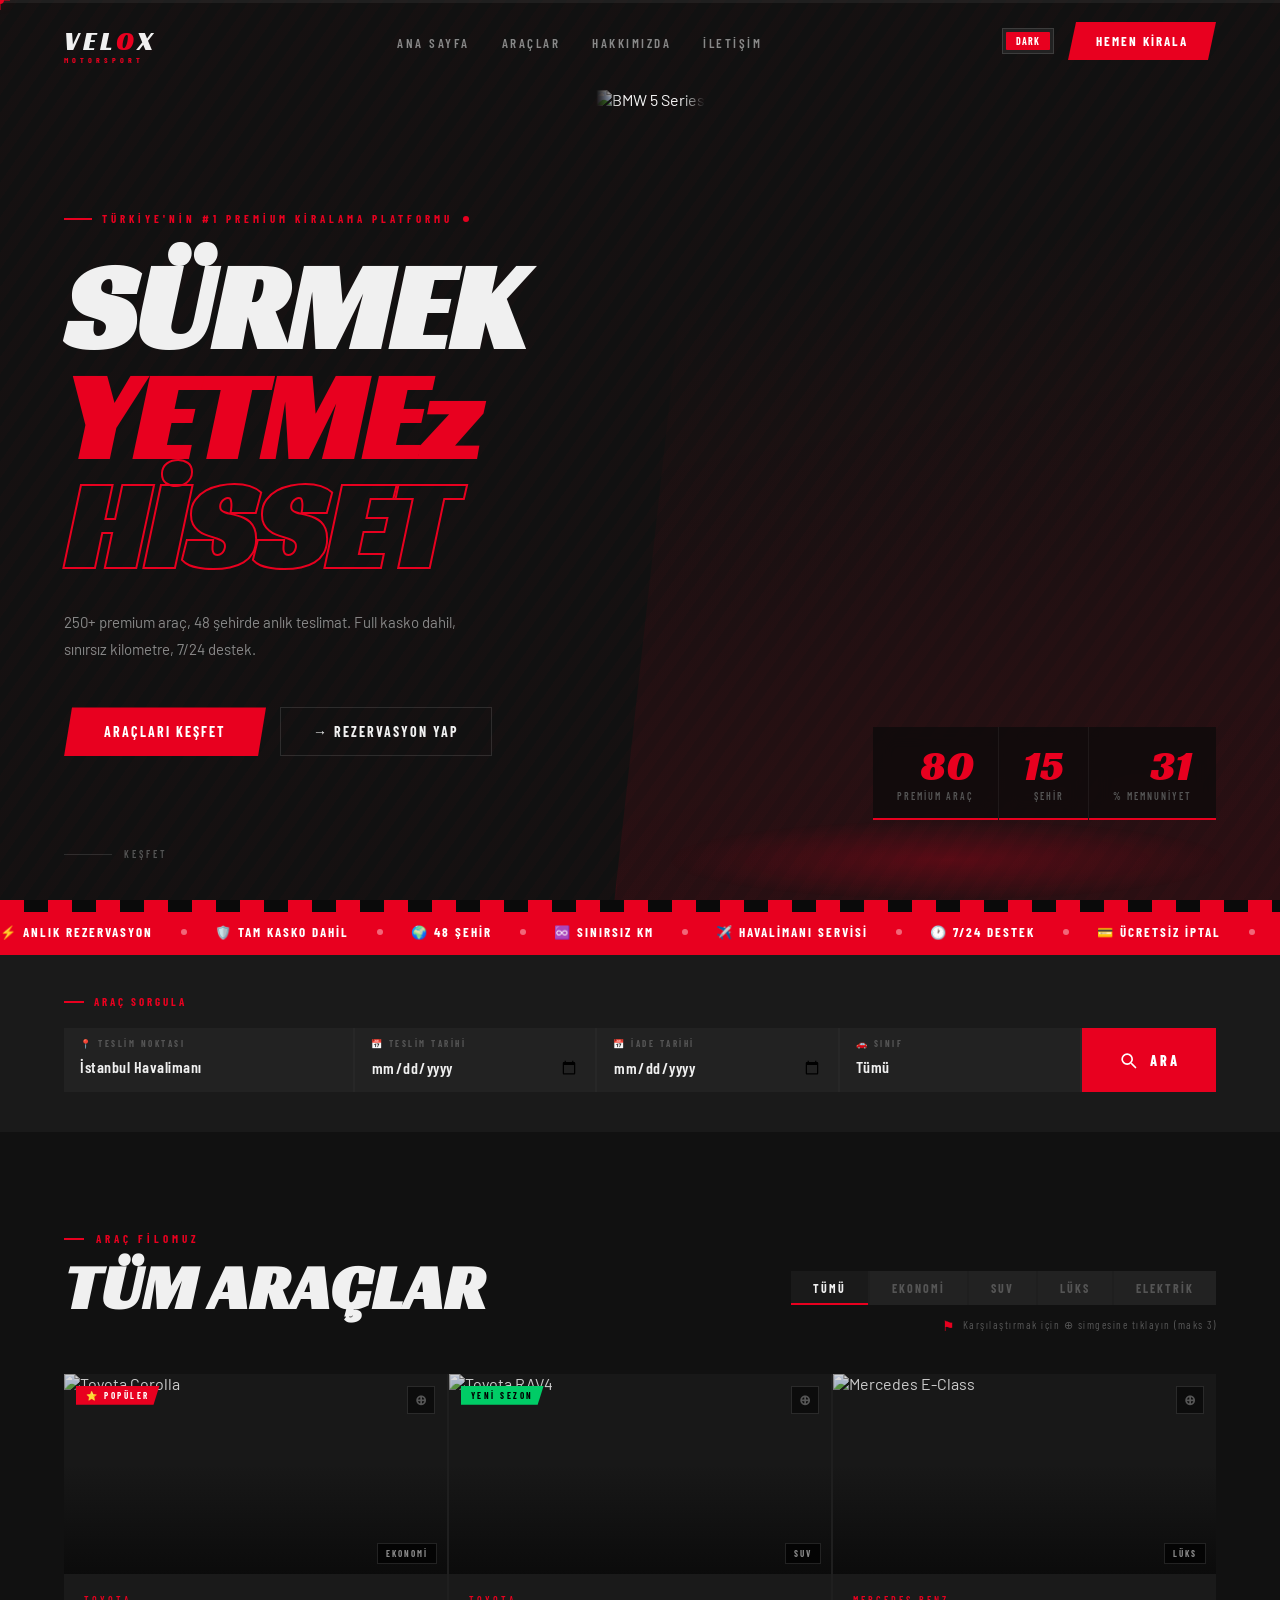
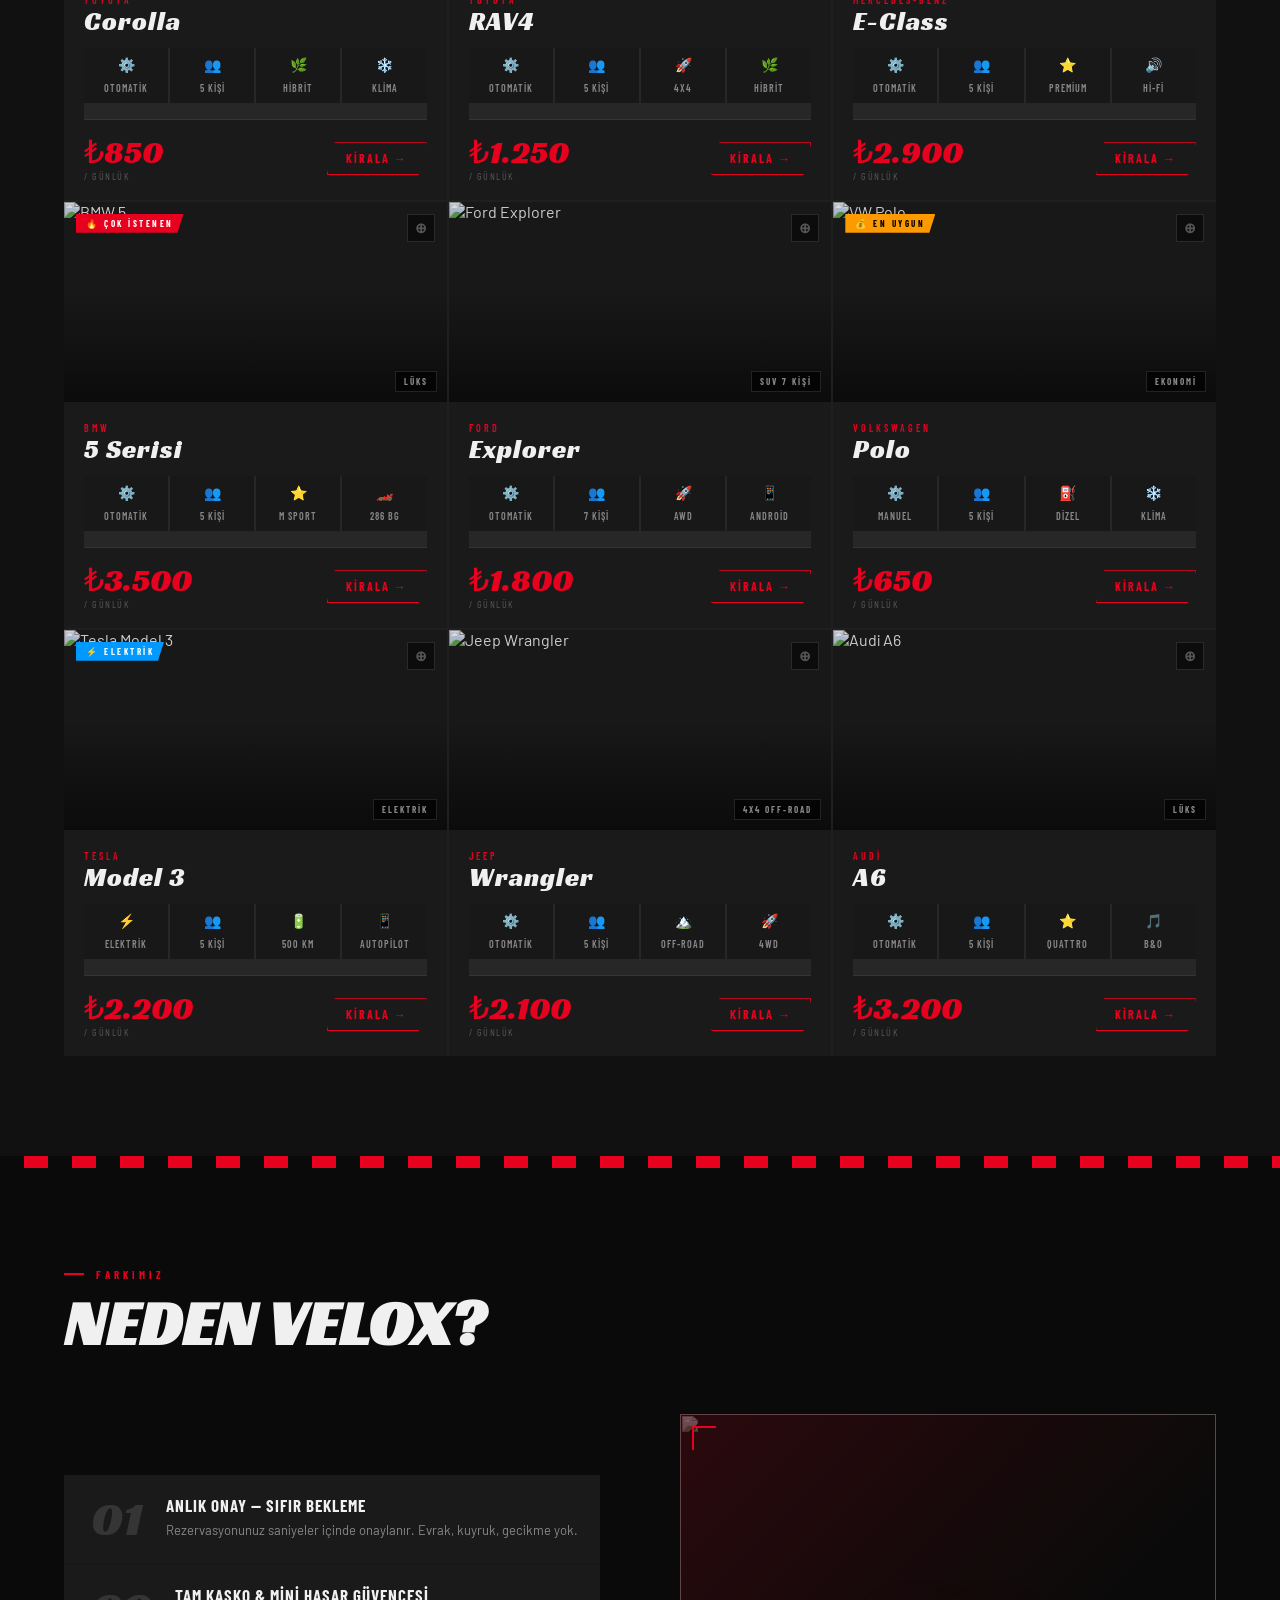
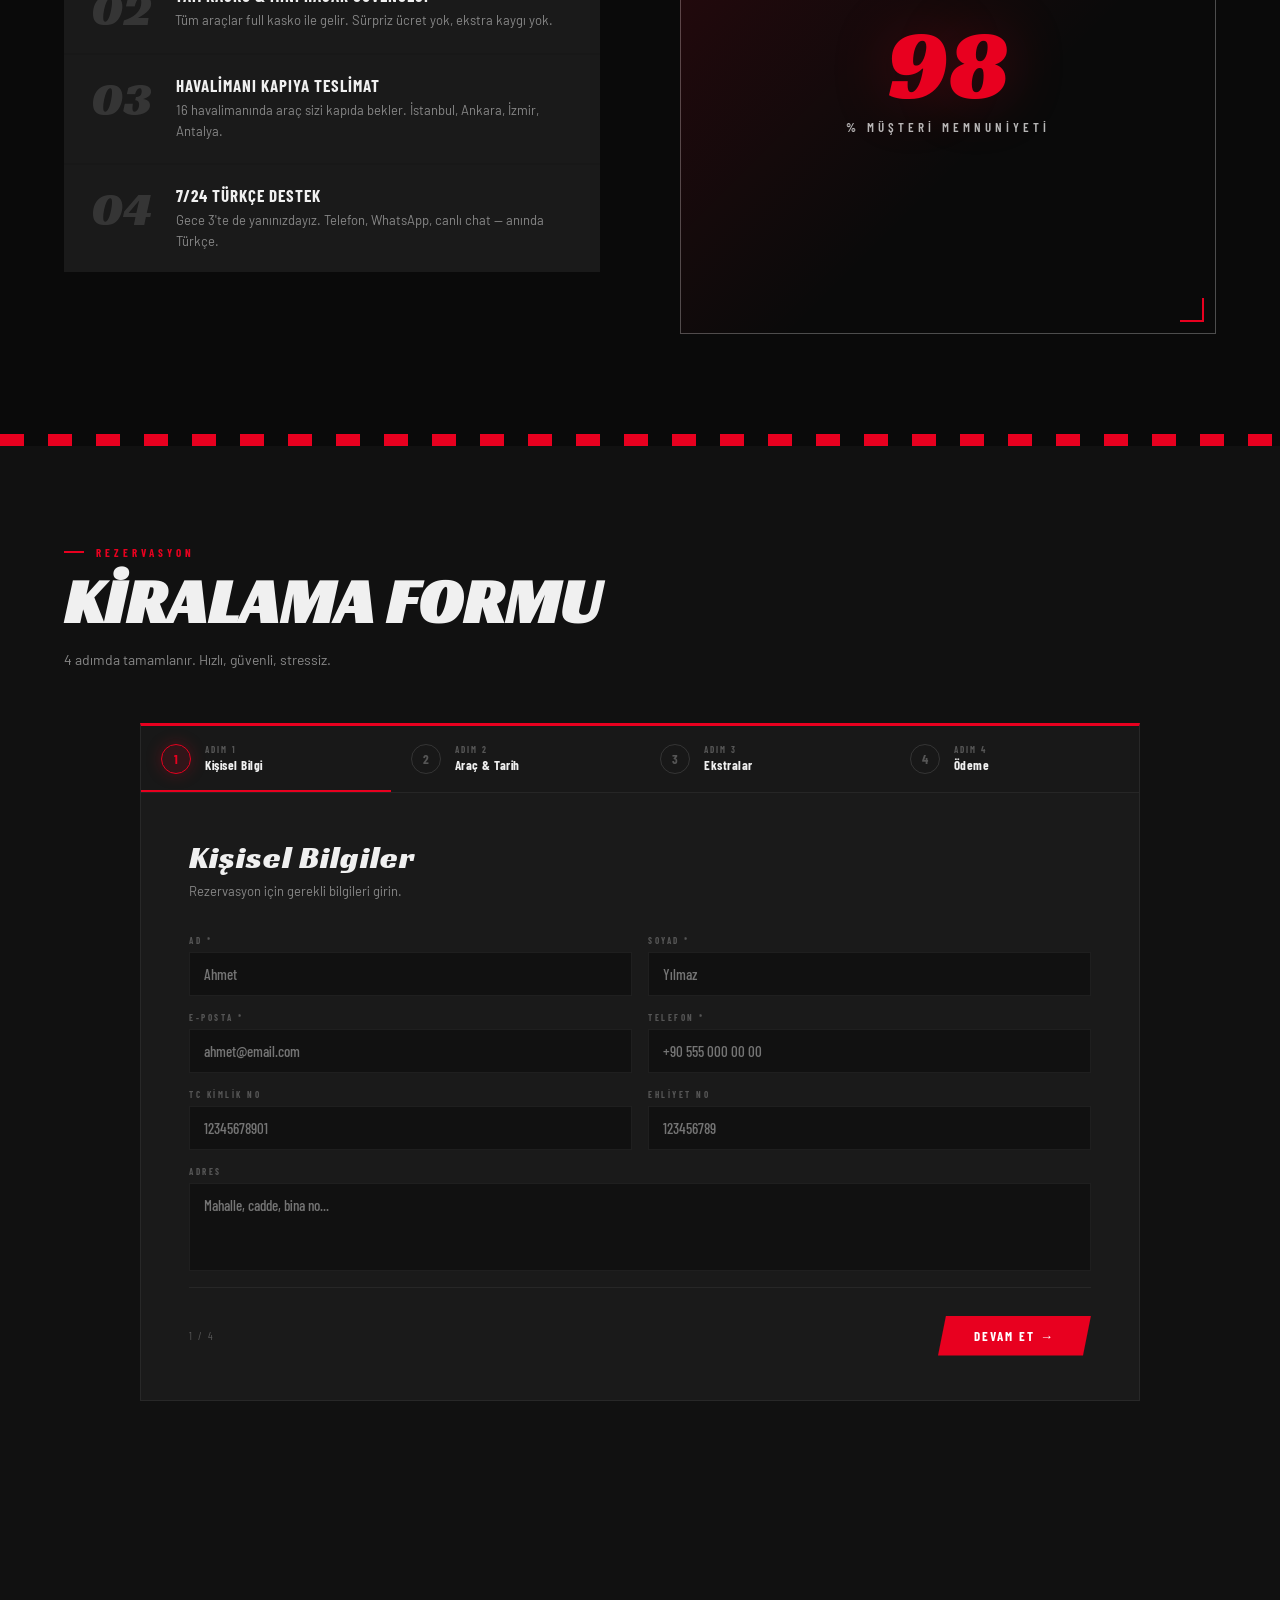
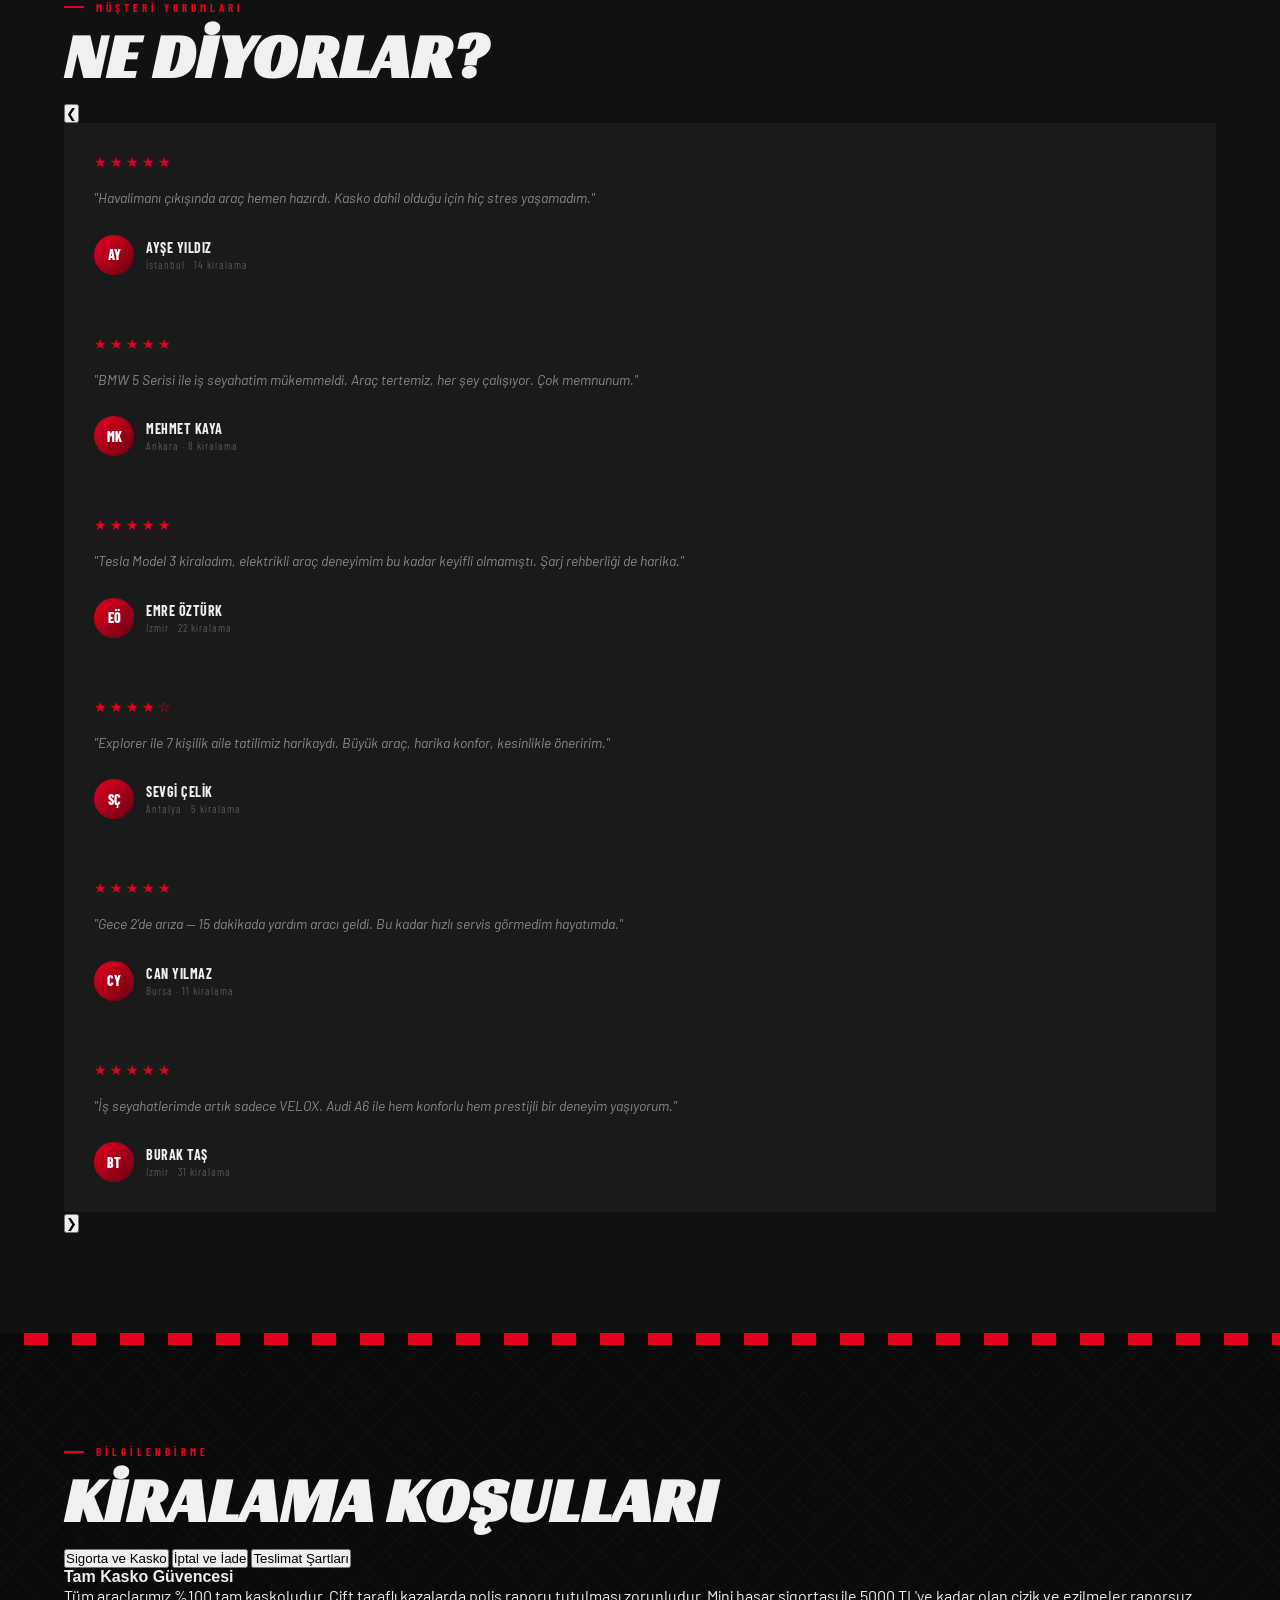
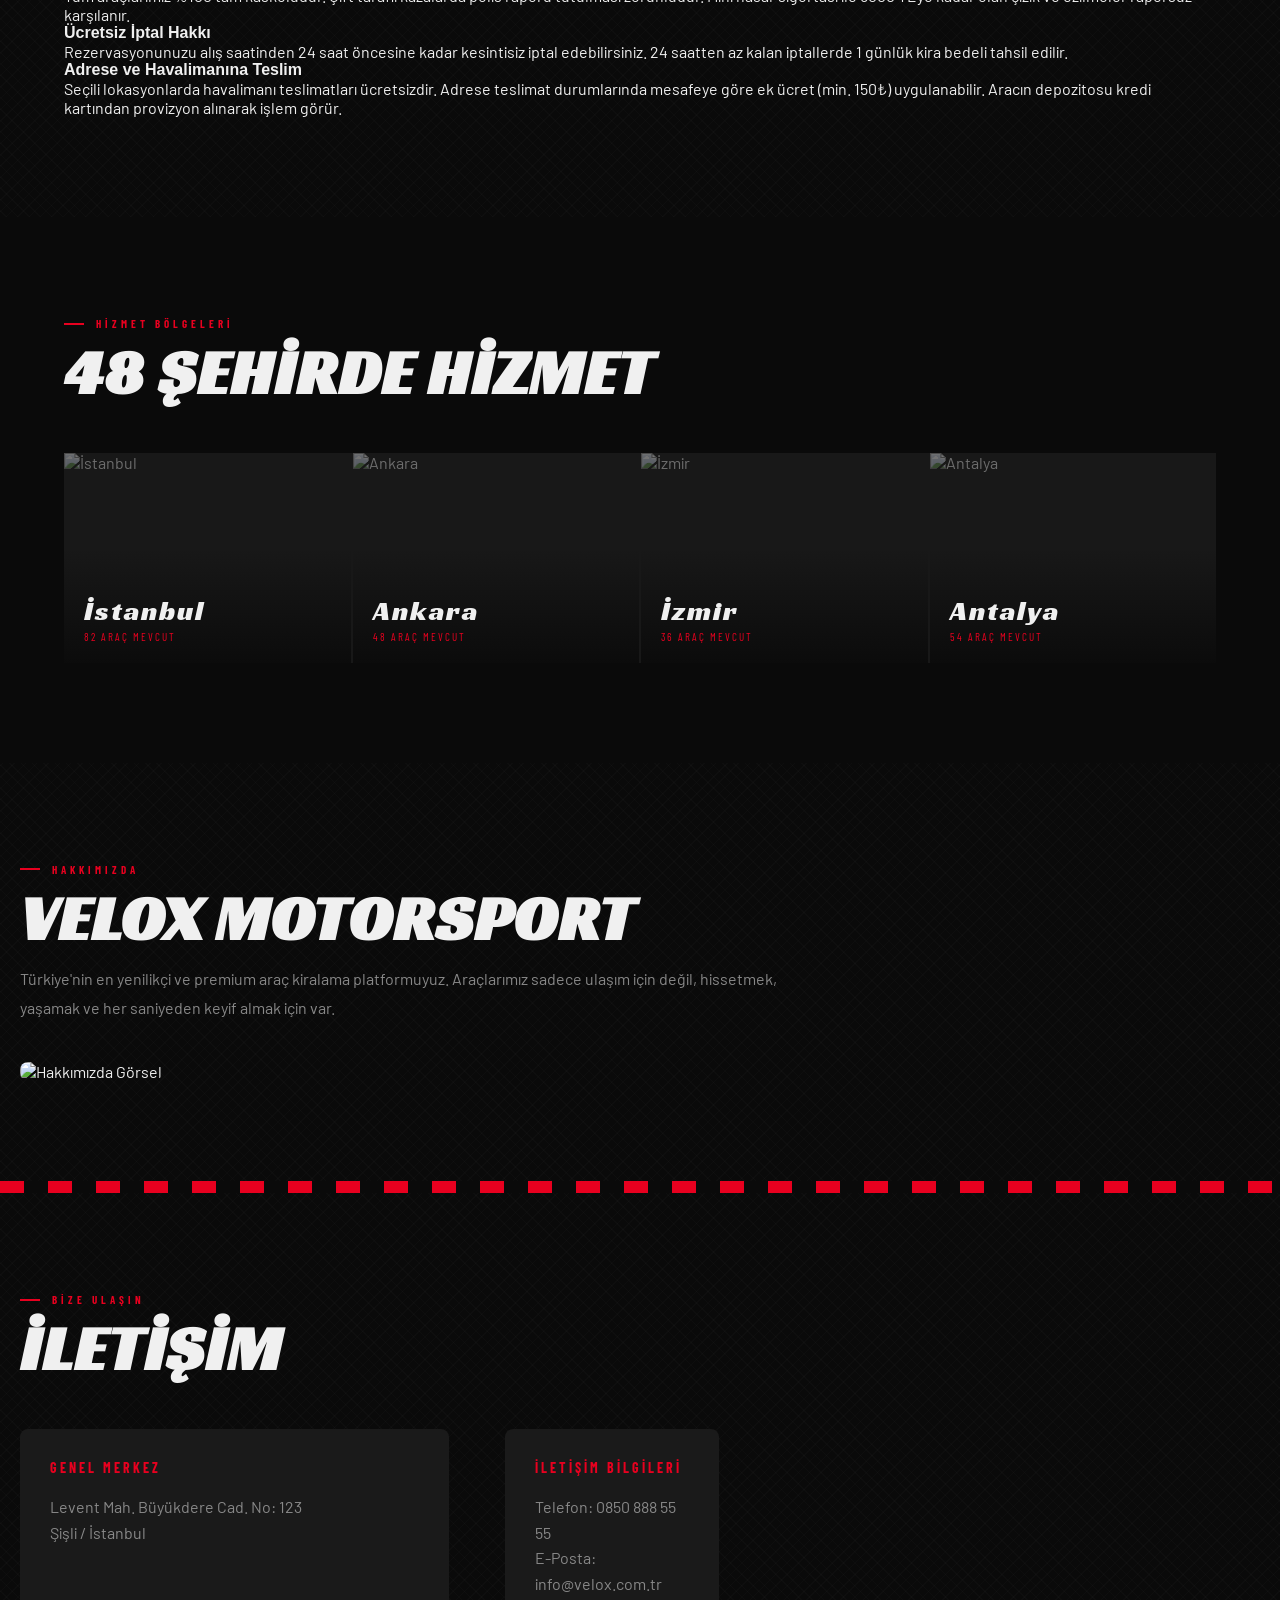
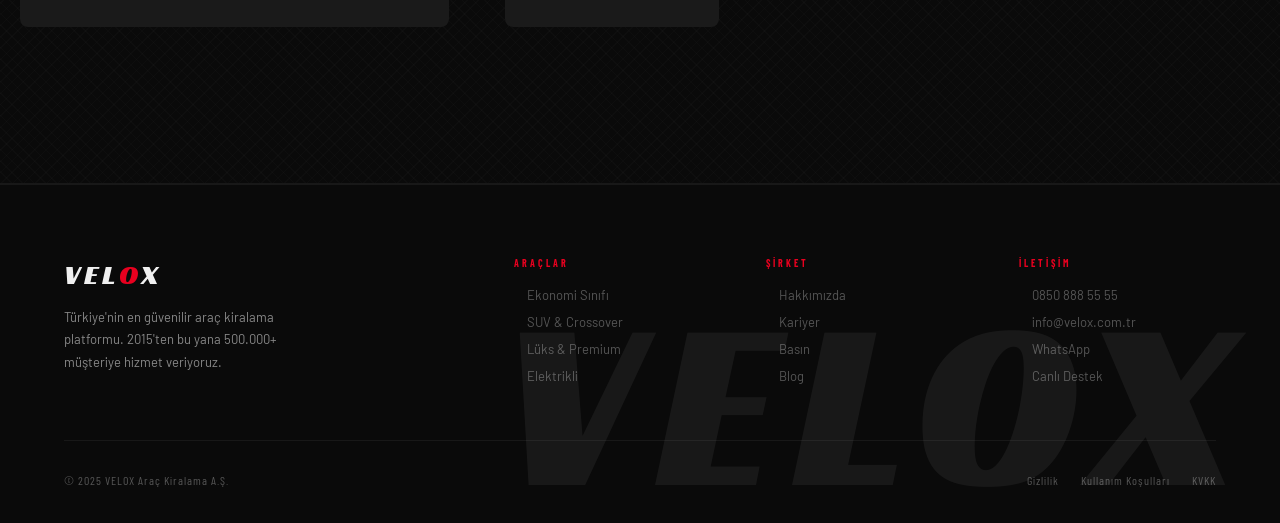
==== commit 295fbc06: "index.html kodları yüklendi kiralama koşulları ve slider HTML eklendi" ====
--- a/index.html
+++ b/index.html
@@ -784,82 +784,111 @@
   <section id="testimonials">
     <div class="sec-eyebrow rev">Müşteri Yorumları</div>
     <h2 class="sec-title rev">NE DİYORLAR?</h2>
-    <div class="t-grid">
-      <div class="t-card">
-        <div class="t-stars">★★★★★</div>
-        <p class="t-text">"Havalimanı çıkışında araç hemen hazırdı. Kasko dahil olduğu için hiç stres yaşamadım."</p>
-        <div class="t-author">
-          <div class="t-ava">AY</div>
-          <div>
-            <div class="t-name">Ayşe Yıldız</div>
-            <div class="t-city">İstanbul · 14 kiralama</div>
-          </div>
-        </div>
-      </div>
-      <div class="t-card">
-        <div class="t-stars">★★★★★</div>
-        <p class="t-text">"BMW 5 Serisi ile iş seyahatim mükemmeldi. Araç tertemiz, her şey çalışıyor. Çok memnunum."
-        </p>
-        <div class="t-author">
-          <div class="t-ava">MK</div>
-          <div>
-            <div class="t-name">Mehmet Kaya</div>
-            <div class="t-city">Ankara · 8 kiralama</div>
-          </div>
-        </div>
-      </div>
-      <div class="t-card">
-        <div class="t-stars">★★★★★</div>
-        <p class="t-text">"Tesla Model 3 kiraladım, elektrikli araç deneyimim bu kadar keyifli olmamıştı. Şarj
-          rehberliği de harika."</p>
-        <div class="t-author">
-          <div class="t-ava">EÖ</div>
-          <div>
-            <div class="t-name">Emre Öztürk</div>
-            <div class="t-city">İzmir · 22 kiralama</div>
-          </div>
-        </div>
-      </div>
-      <div class="t-card">
-        <div class="t-stars">★★★★☆</div>
-        <p class="t-text">"Explorer ile 7 kişilik aile tatilimiz harikaydı. Büyük araç, harika konfor, kesinlikle
-          öneririm."</p>
-        <div class="t-author">
-          <div class="t-ava">SÇ</div>
-          <div>
-            <div class="t-name">Sevgi Çelik</div>
-            <div class="t-city">Antalya · 5 kiralama</div>
-          </div>
-        </div>
-      </div>
-      <div class="t-card">
-        <div class="t-stars">★★★★★</div>
-        <p class="t-text">"Gece 2'de arıza — 15 dakikada yardım aracı geldi. Bu kadar hızlı servis görmedim hayatımda."
-        </p>
-        <div class="t-author">
-          <div class="t-ava">CY</div>
-          <div>
-            <div class="t-name">Can Yılmaz</div>
-            <div class="t-city">Bursa · 11 kiralama</div>
-          </div>
-        </div>
-      </div>
-      <div class="t-card">
-        <div class="t-stars">★★★★★</div>
-        <p class="t-text">"İş seyahatlerimde artık sadece VELOX. Audi A6 ile hem konforlu hem prestijli bir deneyim
-          yaşıyorum."</p>
-        <div class="t-author">
-          <div class="t-ava">BT</div>
-          <div>
-            <div class="t-name">Burak Taş</div>
-            <div class="t-city">İzmir · 31 kiralama</div>
-          </div>
-        </div>
-      </div>
-    </div>
+    <div class="t-slider-wrap">
+      <button class="t-slider-btn prev" onclick="moveSlider(-1)">❮</button>
+      <div class="t-slider-view">
+        <div class="t-slider-track" id="t-track">
+          <div class="t-card">
+            <div class="t-stars">★★★★★</div>
+            <p class="t-text">"Havalimanı çıkışında araç hemen hazırdı. Kasko dahil olduğu için hiç stres yaşamadım."</p>
+            <div class="t-author">
+              <div class="t-ava">AY</div>
+              <div>
+                <div class="t-name">Ayşe Yıldız</div>
+                <div class="t-city">İstanbul · 14 kiralama</div>
+              </div>
+            </div>
+          </div>
+          <div class="t-card">
+            <div class="t-stars">★★★★★</div>
+            <p class="t-text">"BMW 5 Serisi ile iş seyahatim mükemmeldi. Araç tertemiz, her şey çalışıyor. Çok memnunum."</p>
+            <div class="t-author">
+              <div class="t-ava">MK</div>
+              <div>
+                <div class="t-name">Mehmet Kaya</div>
+                <div class="t-city">Ankara · 8 kiralama</div>
+              </div>
+            </div>
+          </div>
+          <div class="t-card">
+            <div class="t-stars">★★★★★</div>
+            <p class="t-text">"Tesla Model 3 kiraladım, elektrikli araç deneyimim bu kadar keyifli olmamıştı. Şarj rehberliği de harika."</p>
+            <div class="t-author">
+              <div class="t-ava">EÖ</div>
+              <div>
+                <div class="t-name">Emre Öztürk</div>
+                <div class="t-city">İzmir · 22 kiralama</div>
+              </div>
+            </div>
+          </div>
+          <div class="t-card">
+            <div class="t-stars">★★★★☆</div>
+            <p class="t-text">"Explorer ile 7 kişilik aile tatilimiz harikaydı. Büyük araç, harika konfor, kesinlikle öneririm."</p>
+            <div class="t-author">
+              <div class="t-ava">SÇ</div>
+              <div>
+                <div class="t-name">Sevgi Çelik</div>
+                <div class="t-city">Antalya · 5 kiralama</div>
+              </div>
+            </div>
+          </div>
+          <div class="t-card">
+            <div class="t-stars">★★★★★</div>
+            <p class="t-text">"Gece 2'de arıza — 15 dakikada yardım aracı geldi. Bu kadar hızlı servis görmedim hayatımda."</p>
+            <div class="t-author">
+              <div class="t-ava">CY</div>
+              <div>
+                <div class="t-name">Can Yılmaz</div>
+                <div class="t-city">Bursa · 11 kiralama</div>
+              </div>
+            </div>
+          </div>
+          <div class="t-card">
+            <div class="t-stars">★★★★★</div>
+            <p class="t-text">"İş seyahatlerimde artık sadece VELOX. Audi A6 ile hem konforlu hem prestijli bir deneyim yaşıyorum."</p>
+            <div class="t-author">
+              <div class="t-ava">BT</div>
+              <div>
+                <div class="t-name">Burak Taş</div>
+                <div class="t-city">İzmir · 31 kiralama</div>
+              </div>
+            </div>
+          </div>
+        </div>
+      </div>
+      <button class="t-slider-btn next" onclick="moveSlider(1)">❯</button>
+    </div>
+    <div class="t-slider-dots" id="t-dots"></div>
   </section>
 
   <div class="checker-row alt"></div>
+
+  <!-- KOSULLAR (TABS) -->
+  <section id="kosullar">
+    <div class="sec-eyebrow rev">Bilgilendirme</div>
+    <h2 class="sec-title rev">KİRALAMA KOŞULLARI</h2>
+    <div class="tabs-wrap rev">
+      <div class="tabs-head">
+        <button class="tab-btn active" onclick="openTab(event, 'tab-sigorta')">Sigorta ve Kasko</button>
+        <button class="tab-btn" onclick="openTab(event, 'tab-iptal')">İptal ve İade</button>
+        <button class="tab-btn" onclick="openTab(event, 'tab-teslimat')">Teslimat Şartları</button>
+      </div>
+      <div class="tabs-body">
+        <div id="tab-sigorta" class="tab-content active">
+          <h4>Tam Kasko Güvencesi</h4>
+          <p>Tüm araçlarımız %100 tam kaskoludur. Çift taraflı kazalarda polis raporu tutulması zorunludur. Mini hasar sigortası ile 5000 TL'ye kadar olan çizik ve ezilmeler raporsuz karşılanır.</p>
+        </div>
+        <div id="tab-iptal" class="tab-content">
+          <h4>Ücretsiz İptal Hakkı</h4>
+          <p>Rezervasyonunuzu alış saatinden 24 saat öncesine kadar kesintisiz iptal edebilirsiniz. 24 saatten az kalan iptallerde 1 günlük kira bedeli tahsil edilir.</p>
+        </div>
+        <div id="tab-teslimat" class="tab-content">
+          <h4>Adrese ve Havalimanına Teslim</h4>
+          <p>Seçili lokasyonlarda havalimanı teslimatları ücretsizdir. Adrese teslimat durumlarında mesafeye göre ek ücret (min. 150₺) uygulanabilir. Aracın depozitosu kredi kartından provizyon alınarak işlem görür.</p>
+        </div>
+      </div>
+    </div>
+  </section>
 
   <!-- CITIES -->
   <section id="cities">
--- a/assets/css/style.css
+++ b/assets/css/style.css
@@ -1391,4 +1391,60 @@
 
 /* ── REVEAL ── */
 .rev { opacity: 0; transform: translateY(28px); transition: opacity .65s, transform .65s; }
-.rev.vis { opacity: 1; transform: translateY(0); }+.rev.vis { opacity: 1; transform: translateY(0); }
+
+/* ── RESPONSIVE & HAMBURGER ── */
+.hamburger-btn {
+  display: none;
+  flex-direction: column;
+  justify-content: space-between;
+  width: 30px; height: 18px;
+  background: transparent; border: none;
+  cursor: pointer; z-index: 1001;
+}
+.hamburger-btn span {
+  width: 100%; height: 2px;
+  background: var(--text);
+  transition: all 0.3s ease;
+}
+
+@media screen and (max-width: 900px) {
+  .hero-title { font-size: 50px; }
+  .nav-right { display: none; }
+  .hamburger-btn { display: flex; }
+  .nav-links {
+    position: fixed; top: 0; left: -100%; width: 100%; height: 100vh;
+    background: rgba(10,10,10,0.98); backdrop-filter: blur(10px);
+    flex-direction: column; justify-content: center; align-items: center;
+    transition: left 0.4s ease; z-index: 1000;
+  }
+  .nav-links.open { left: 0; }
+  .nav-links li { margin: 20px 0; }
+  .nav-links a { font-size: 24px; }
+  .hamburger-btn.open span:nth-child(1) { transform: translateY(8px) rotate(45deg); }
+  .hamburger-btn.open span:nth-child(2) { opacity: 0; }
+  .hamburger-btn.open span:nth-child(3) { transform: translateY(-8px) rotate(-45deg); }
+}
+
+@media screen and (max-width: 768px) {
+  section, #search-box { padding: 60px 20px; }
+  nav { padding: 16px 20px; }
+  nav.scrolled { padding: 12px 20px; }
+  #hero { padding: 120px 20px 80px; flex-direction: column; }
+  .hero-stats { display: none; }
+  .search-grid, .cars-grid, .t-grid, .cities-grid, .feat-grid, .footer-grid, .pay-grid {
+    grid-template-columns: 1fr;
+  }
+  .s-field { border-bottom: 2px solid var(--bg); }
+  .car-specs { grid-template-columns: 1fr 1fr; gap: 8px; }
+  .footer-grid { gap: 30px; }
+  img { max-width: 100%; height: auto; object-fit: contain; }
+  .city-card img, .car-photo img, .feat-visual-wrap img { object-fit: cover; }
+  .hero-car { position: relative; width: 100%; right: 0; margin-top: 40px; }
+  .hero-slash { display: none; }
+  .f-row { grid-template-columns: 1fr; }
+  .extras-grid { grid-template-columns: 1fr; }
+  .f-page { padding: 24px 20px; }
+  .cmp-bar { flex-direction: column; padding: 10px 20px; text-align: center; }
+  .cmp-slots { flex-direction: column; width: 100%; }
+}
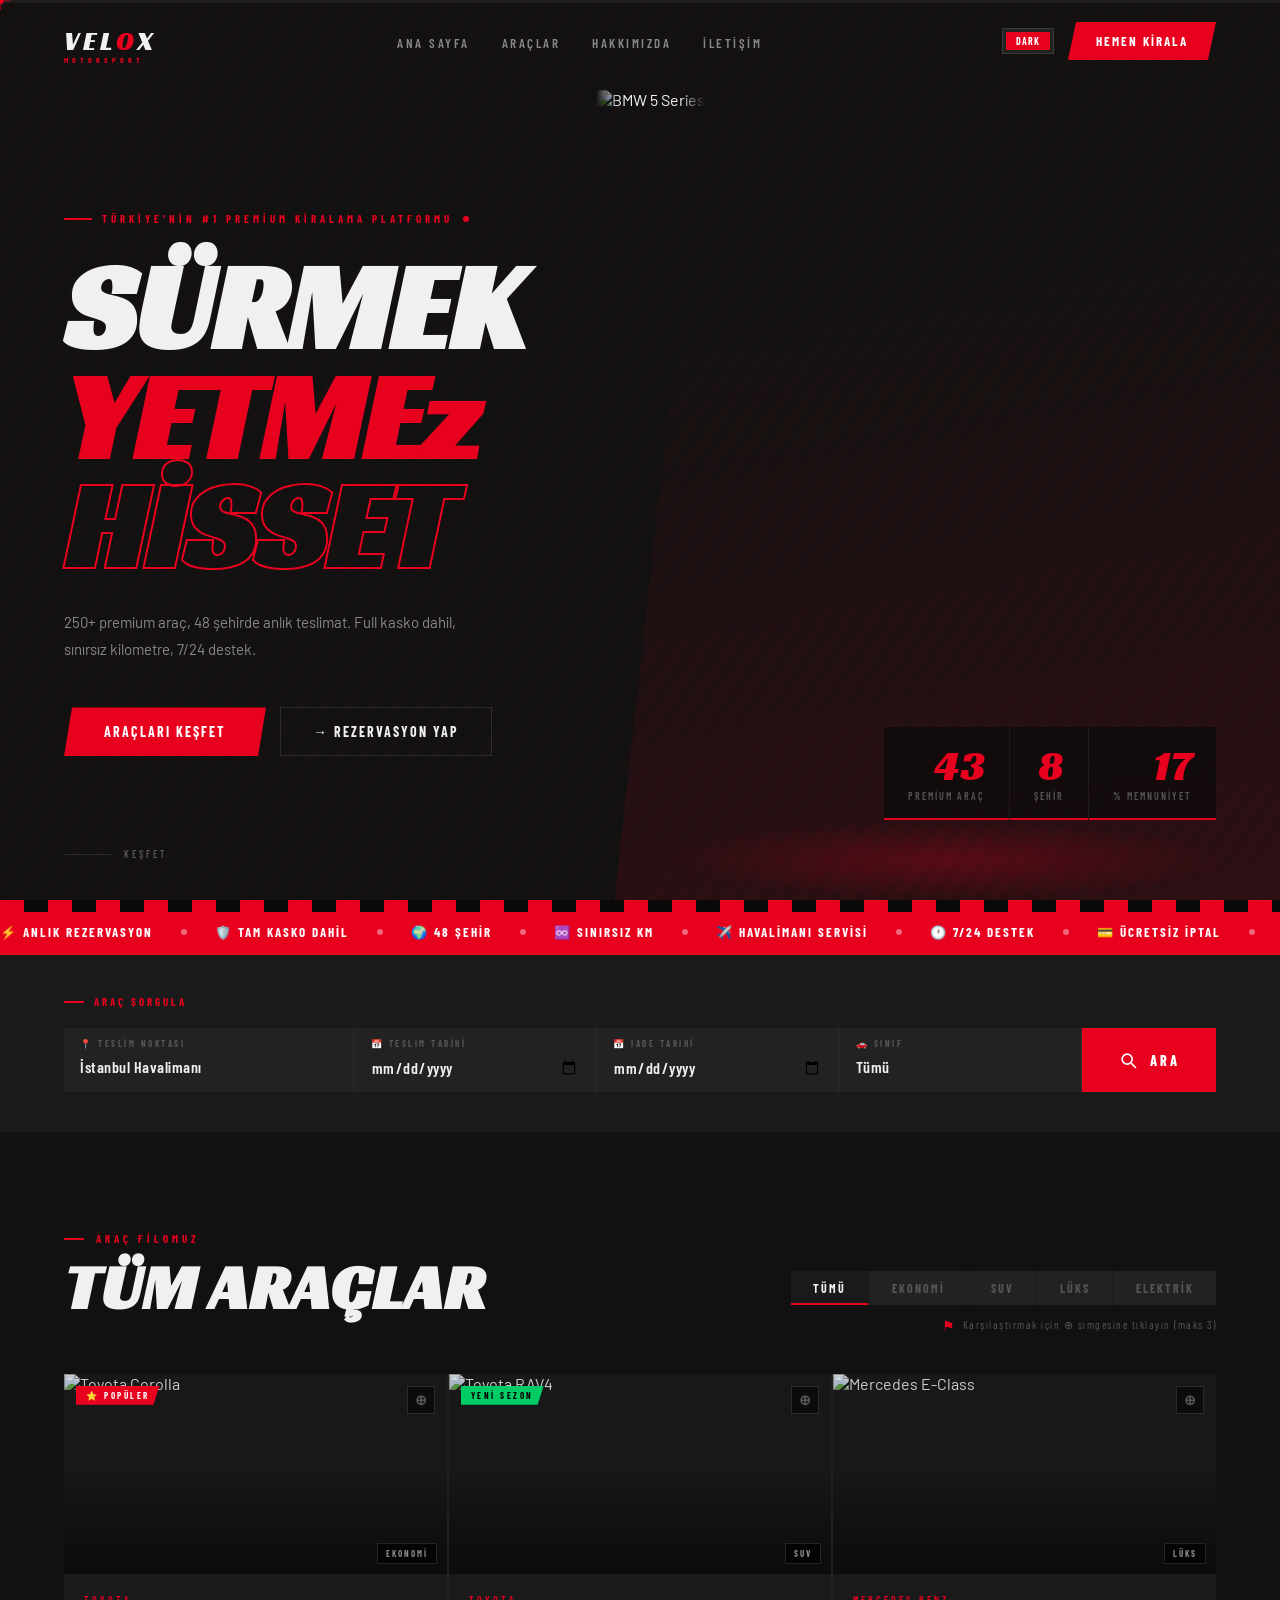
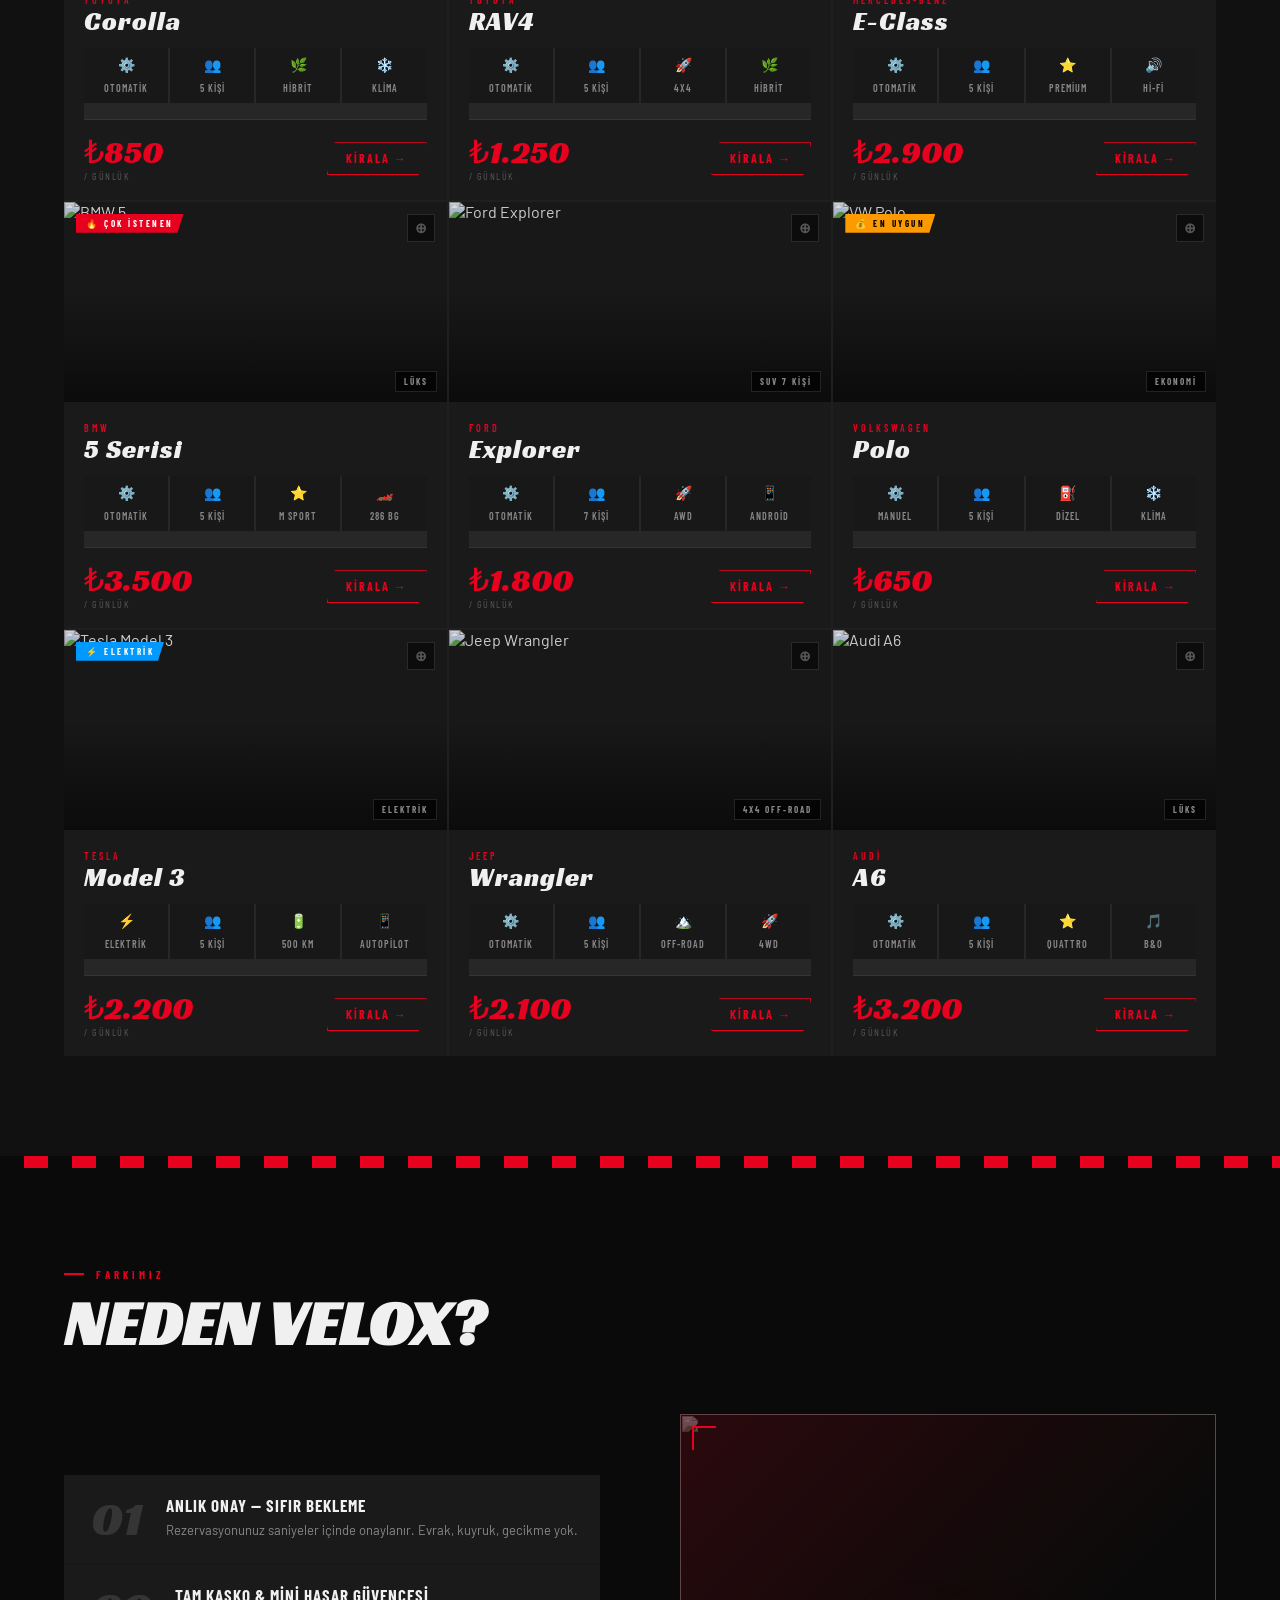
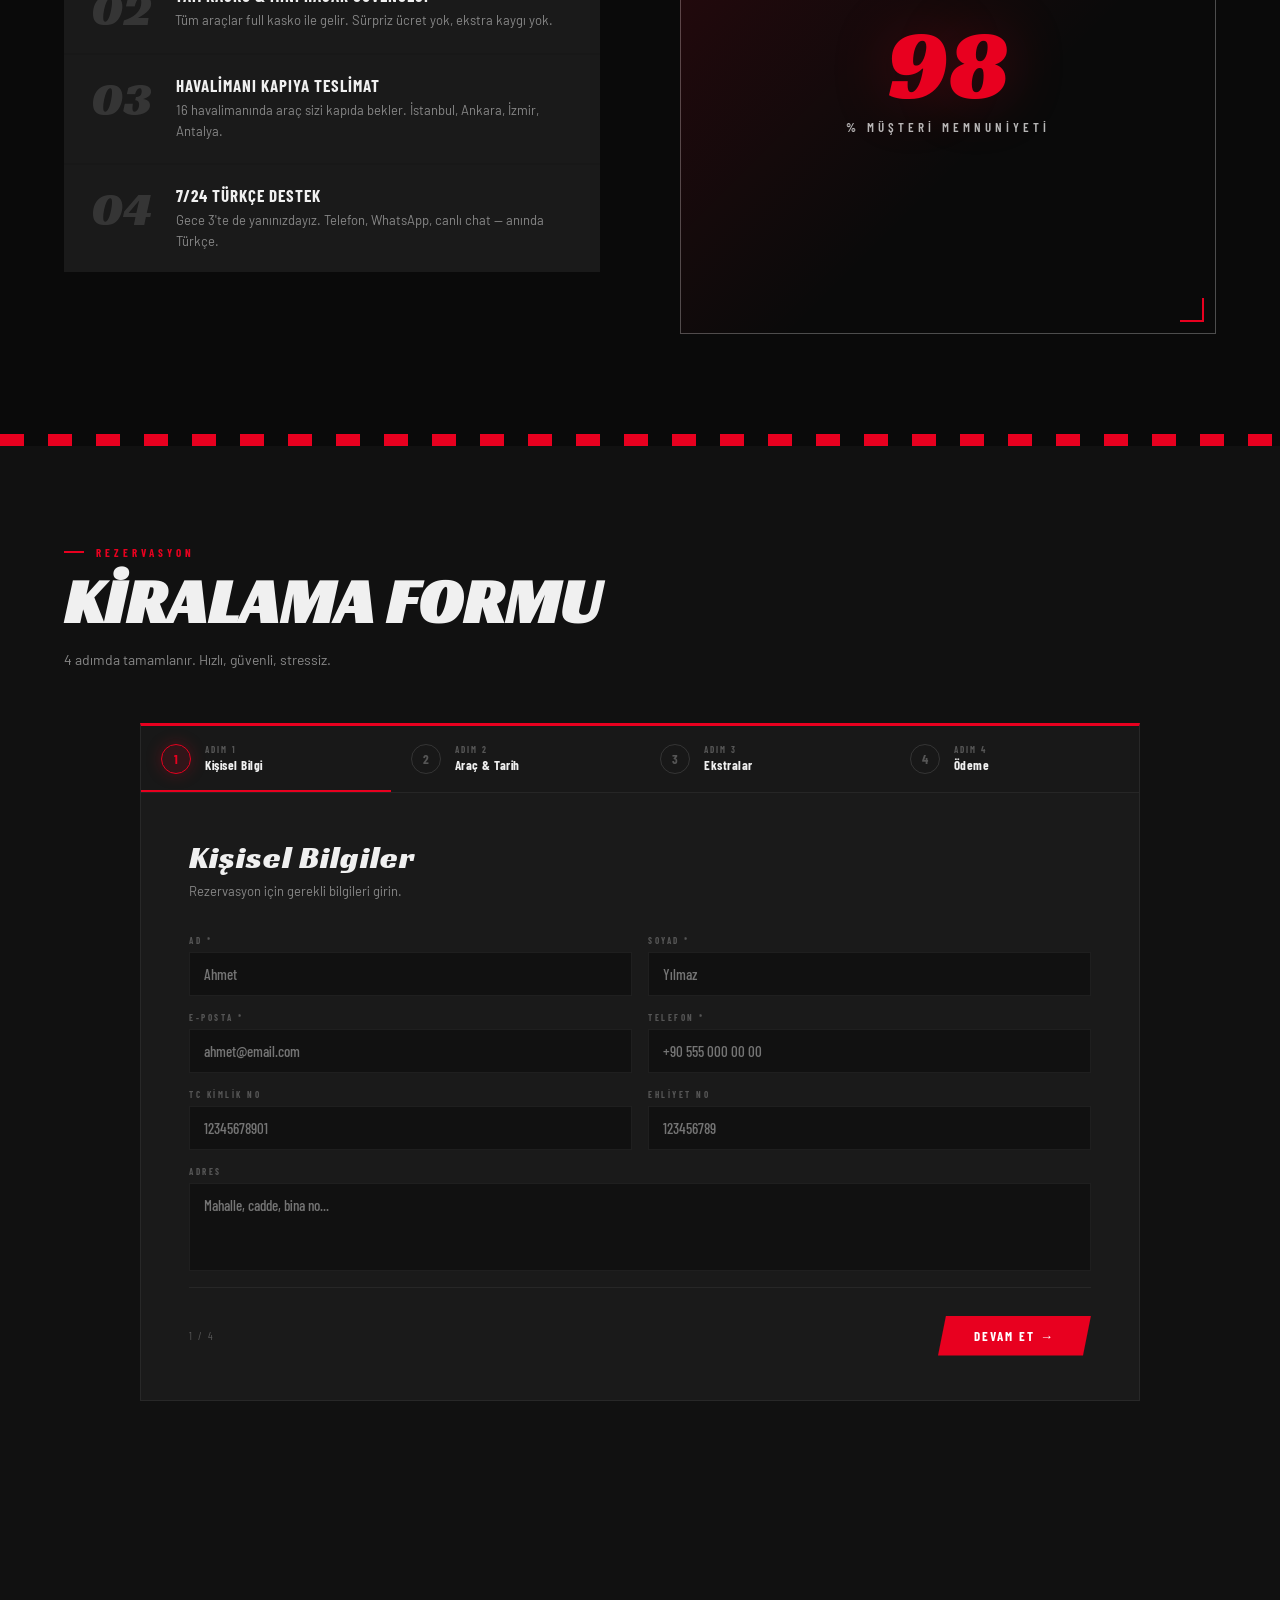
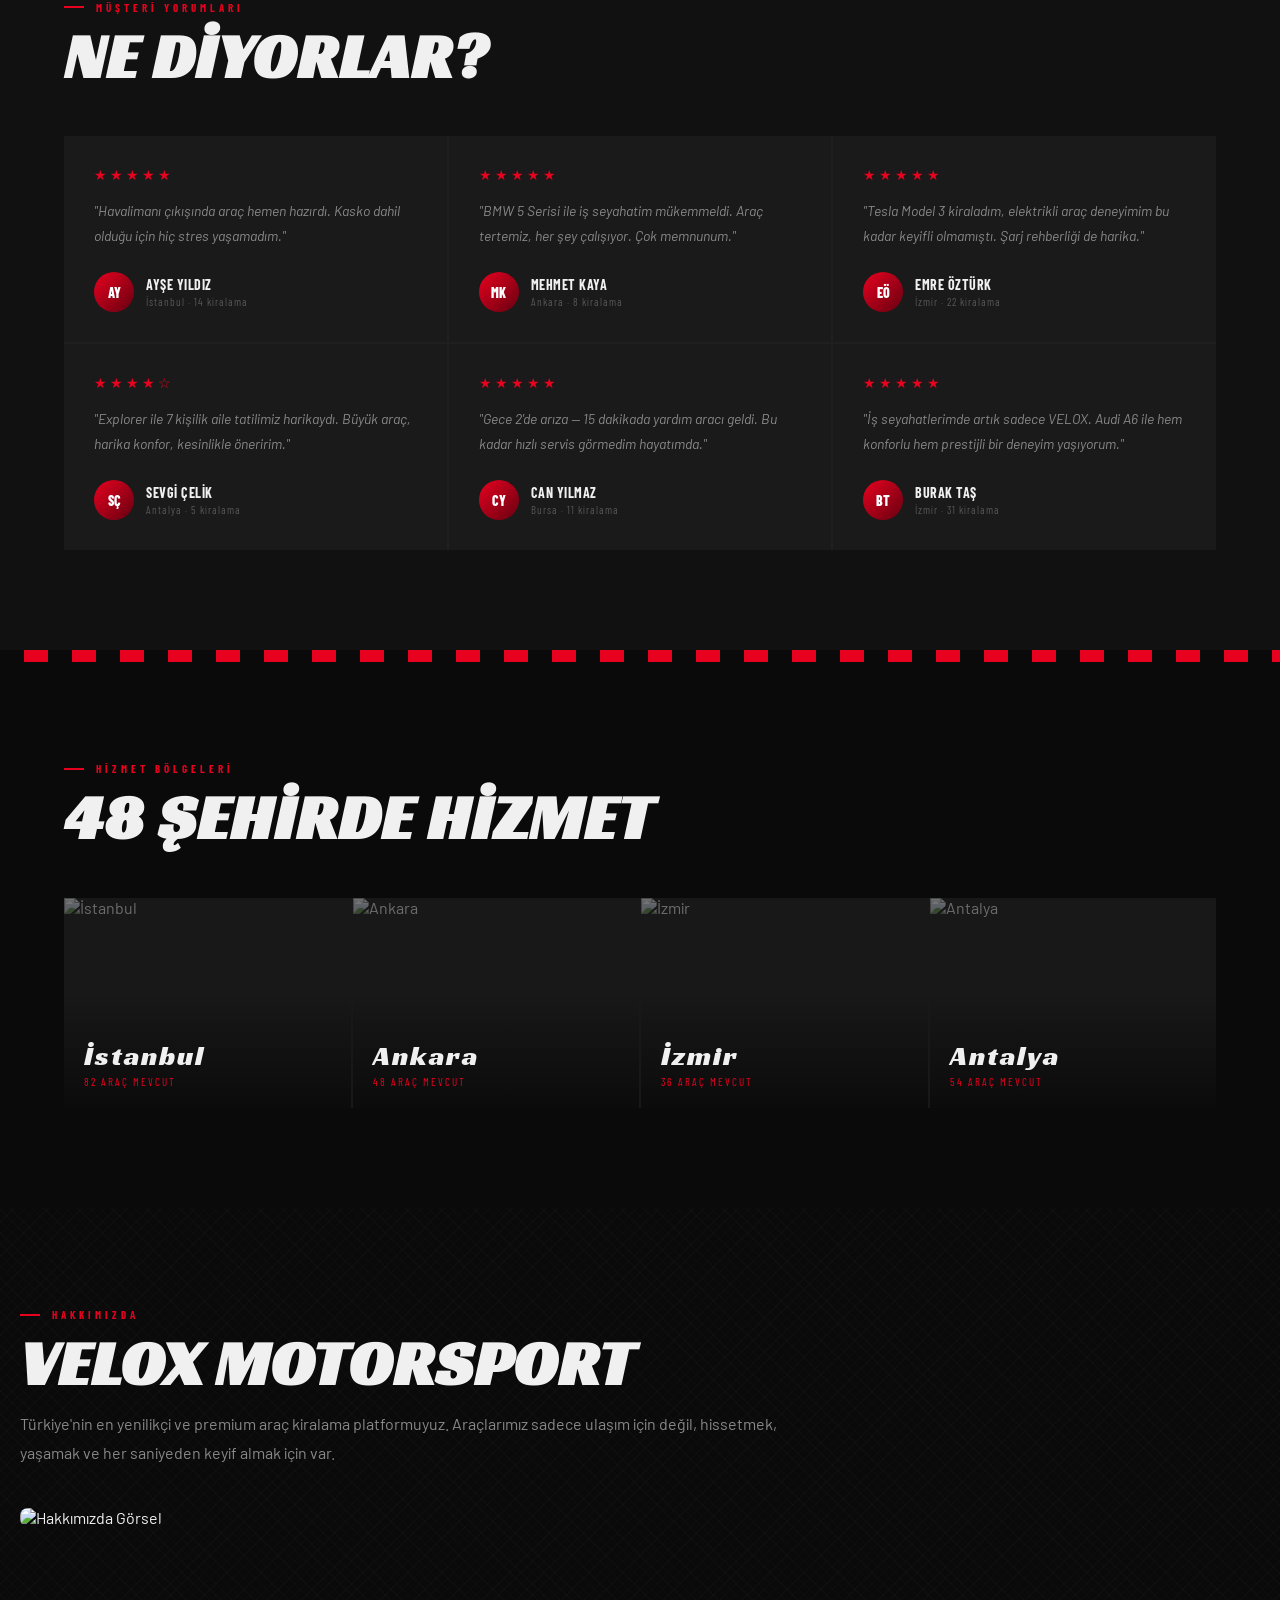
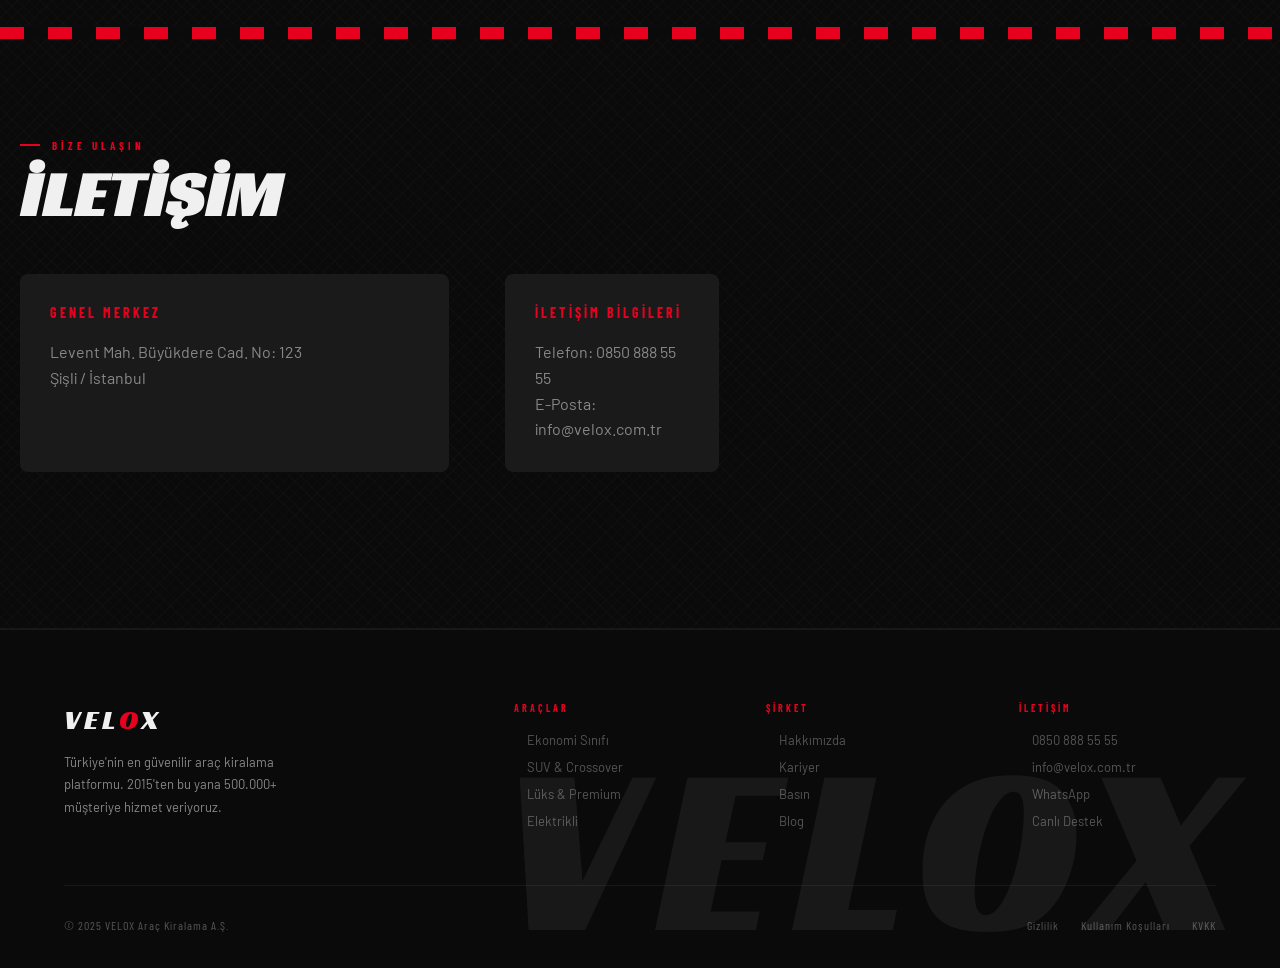
==== commit e8cf0464: "index.html kodları yüklendi" ====
--- a/index.html
+++ b/index.html
@@ -561,16 +561,16 @@
         <div class="f-page-title">Kişisel Bilgiler</div>
         <div class="f-page-sub">Rezervasyon için gerekli bilgileri girin.</div>
         <div class="f-row">
-          <div class="f-group" id="fg-fn"><label>Ad *</label><input type="text" id="f-fn" placeholder="Ahmet"><span
+          <div class="f-group" id="fg-fn"><label>Ad *</label><input type="text" id="f-fn" placeholder="Ahmet" required><span
               class="err-txt">Zorunlu alan.</span></div>
-          <div class="f-group" id="fg-ln"><label>Soyad *</label><input type="text" id="f-ln" placeholder="Yılmaz"><span
+          <div class="f-group" id="fg-ln"><label>Soyad *</label><input type="text" id="f-ln" placeholder="Yılmaz" required><span
               class="err-txt">Zorunlu alan.</span></div>
         </div>
         <div class="f-row">
           <div class="f-group" id="fg-em"><label>E-posta *</label><input type="email" id="f-em"
-              placeholder="ahmet@email.com"><span class="err-txt">Geçerli e-posta girin.</span></div>
+              placeholder="ahmet@email.com" required><span class="err-txt">Geçerli e-posta girin.</span></div>
           <div class="f-group" id="fg-ph"><label>Telefon *</label><input type="tel" id="f-ph"
-              placeholder="+90 555 000 00 00"><span class="err-txt">Zorunlu alan.</span></div>
+              placeholder="+90 555 000 00 00" required><span class="err-txt">Zorunlu alan.</span></div>
         </div>
         <div class="f-row">
           <div class="f-group"><label>TC Kimlik No</label><input type="text" placeholder="12345678901" maxlength="11">
@@ -604,9 +604,9 @@
         </div>
         <div class="f-row">
           <div class="f-group" id="fg-pu"><label>📅 Teslim Tarihi *</label><input type="date" id="f-pu"
-              onchange="updateLivePrice()"><span class="err-txt">Tarih seçin.</span></div>
+              onchange="updateLivePrice()" required><span class="err-txt">Tarih seçin.</span></div>
           <div class="f-group" id="fg-re"><label>📅 İade Tarihi *</label><input type="date" id="f-re"
-              onchange="updateLivePrice()"><span class="err-txt">İade tarihi sonra olmalıdır.</span></div>
+              onchange="updateLivePrice()" required><span class="err-txt">İade tarihi sonra olmalıdır.</span></div>
         </div>
         <div class="live-price" id="livePrice">
           <div>
@@ -739,7 +739,7 @@
             </div>
             <div class="f-row full" style="margin-bottom:12px;">
               <div class="f-group" id="fg-ccn"><label>Kart Numarası *</label><input type="text" id="f-ccn"
-                  placeholder="0000 0000 0000 0000" maxlength="19" oninput="fmtCard(this)"><span class="err-txt">Geçerli
+                  placeholder="0000 0000 0000 0000" maxlength="19" oninput="fmtCard(this)" required><span class="err-txt">Geçerli
                   kart girin.</span></div>
             </div>
             <div class="f-row full" style="margin-bottom:12px;">
@@ -784,111 +784,82 @@
   <section id="testimonials">
     <div class="sec-eyebrow rev">Müşteri Yorumları</div>
     <h2 class="sec-title rev">NE DİYORLAR?</h2>
-    <div class="t-slider-wrap">
-      <button class="t-slider-btn prev" onclick="moveSlider(-1)">❮</button>
-      <div class="t-slider-view">
-        <div class="t-slider-track" id="t-track">
-          <div class="t-card">
-            <div class="t-stars">★★★★★</div>
-            <p class="t-text">"Havalimanı çıkışında araç hemen hazırdı. Kasko dahil olduğu için hiç stres yaşamadım."</p>
-            <div class="t-author">
-              <div class="t-ava">AY</div>
-              <div>
-                <div class="t-name">Ayşe Yıldız</div>
-                <div class="t-city">İstanbul · 14 kiralama</div>
-              </div>
-            </div>
-          </div>
-          <div class="t-card">
-            <div class="t-stars">★★★★★</div>
-            <p class="t-text">"BMW 5 Serisi ile iş seyahatim mükemmeldi. Araç tertemiz, her şey çalışıyor. Çok memnunum."</p>
-            <div class="t-author">
-              <div class="t-ava">MK</div>
-              <div>
-                <div class="t-name">Mehmet Kaya</div>
-                <div class="t-city">Ankara · 8 kiralama</div>
-              </div>
-            </div>
-          </div>
-          <div class="t-card">
-            <div class="t-stars">★★★★★</div>
-            <p class="t-text">"Tesla Model 3 kiraladım, elektrikli araç deneyimim bu kadar keyifli olmamıştı. Şarj rehberliği de harika."</p>
-            <div class="t-author">
-              <div class="t-ava">EÖ</div>
-              <div>
-                <div class="t-name">Emre Öztürk</div>
-                <div class="t-city">İzmir · 22 kiralama</div>
-              </div>
-            </div>
-          </div>
-          <div class="t-card">
-            <div class="t-stars">★★★★☆</div>
-            <p class="t-text">"Explorer ile 7 kişilik aile tatilimiz harikaydı. Büyük araç, harika konfor, kesinlikle öneririm."</p>
-            <div class="t-author">
-              <div class="t-ava">SÇ</div>
-              <div>
-                <div class="t-name">Sevgi Çelik</div>
-                <div class="t-city">Antalya · 5 kiralama</div>
-              </div>
-            </div>
-          </div>
-          <div class="t-card">
-            <div class="t-stars">★★★★★</div>
-            <p class="t-text">"Gece 2'de arıza — 15 dakikada yardım aracı geldi. Bu kadar hızlı servis görmedim hayatımda."</p>
-            <div class="t-author">
-              <div class="t-ava">CY</div>
-              <div>
-                <div class="t-name">Can Yılmaz</div>
-                <div class="t-city">Bursa · 11 kiralama</div>
-              </div>
-            </div>
-          </div>
-          <div class="t-card">
-            <div class="t-stars">★★★★★</div>
-            <p class="t-text">"İş seyahatlerimde artık sadece VELOX. Audi A6 ile hem konforlu hem prestijli bir deneyim yaşıyorum."</p>
-            <div class="t-author">
-              <div class="t-ava">BT</div>
-              <div>
-                <div class="t-name">Burak Taş</div>
-                <div class="t-city">İzmir · 31 kiralama</div>
-              </div>
-            </div>
-          </div>
-        </div>
-      </div>
-      <button class="t-slider-btn next" onclick="moveSlider(1)">❯</button>
-    </div>
-    <div class="t-slider-dots" id="t-dots"></div>
+    <div class="t-grid">
+      <div class="t-card">
+        <div class="t-stars">★★★★★</div>
+        <p class="t-text">"Havalimanı çıkışında araç hemen hazırdı. Kasko dahil olduğu için hiç stres yaşamadım."</p>
+        <div class="t-author">
+          <div class="t-ava">AY</div>
+          <div>
+            <div class="t-name">Ayşe Yıldız</div>
+            <div class="t-city">İstanbul · 14 kiralama</div>
+          </div>
+        </div>
+      </div>
+      <div class="t-card">
+        <div class="t-stars">★★★★★</div>
+        <p class="t-text">"BMW 5 Serisi ile iş seyahatim mükemmeldi. Araç tertemiz, her şey çalışıyor. Çok memnunum."
+        </p>
+        <div class="t-author">
+          <div class="t-ava">MK</div>
+          <div>
+            <div class="t-name">Mehmet Kaya</div>
+            <div class="t-city">Ankara · 8 kiralama</div>
+          </div>
+        </div>
+      </div>
+      <div class="t-card">
+        <div class="t-stars">★★★★★</div>
+        <p class="t-text">"Tesla Model 3 kiraladım, elektrikli araç deneyimim bu kadar keyifli olmamıştı. Şarj
+          rehberliği de harika."</p>
+        <div class="t-author">
+          <div class="t-ava">EÖ</div>
+          <div>
+            <div class="t-name">Emre Öztürk</div>
+            <div class="t-city">İzmir · 22 kiralama</div>
+          </div>
+        </div>
+      </div>
+      <div class="t-card">
+        <div class="t-stars">★★★★☆</div>
+        <p class="t-text">"Explorer ile 7 kişilik aile tatilimiz harikaydı. Büyük araç, harika konfor, kesinlikle
+          öneririm."</p>
+        <div class="t-author">
+          <div class="t-ava">SÇ</div>
+          <div>
+            <div class="t-name">Sevgi Çelik</div>
+            <div class="t-city">Antalya · 5 kiralama</div>
+          </div>
+        </div>
+      </div>
+      <div class="t-card">
+        <div class="t-stars">★★★★★</div>
+        <p class="t-text">"Gece 2'de arıza — 15 dakikada yardım aracı geldi. Bu kadar hızlı servis görmedim hayatımda."
+        </p>
+        <div class="t-author">
+          <div class="t-ava">CY</div>
+          <div>
+            <div class="t-name">Can Yılmaz</div>
+            <div class="t-city">Bursa · 11 kiralama</div>
+          </div>
+        </div>
+      </div>
+      <div class="t-card">
+        <div class="t-stars">★★★★★</div>
+        <p class="t-text">"İş seyahatlerimde artık sadece VELOX. Audi A6 ile hem konforlu hem prestijli bir deneyim
+          yaşıyorum."</p>
+        <div class="t-author">
+          <div class="t-ava">BT</div>
+          <div>
+            <div class="t-name">Burak Taş</div>
+            <div class="t-city">İzmir · 31 kiralama</div>
+          </div>
+        </div>
+      </div>
+    </div>
   </section>
 
   <div class="checker-row alt"></div>
-
-  <!-- KOSULLAR (TABS) -->
-  <section id="kosullar">
-    <div class="sec-eyebrow rev">Bilgilendirme</div>
-    <h2 class="sec-title rev">KİRALAMA KOŞULLARI</h2>
-    <div class="tabs-wrap rev">
-      <div class="tabs-head">
-        <button class="tab-btn active" onclick="openTab(event, 'tab-sigorta')">Sigorta ve Kasko</button>
-        <button class="tab-btn" onclick="openTab(event, 'tab-iptal')">İptal ve İade</button>
-        <button class="tab-btn" onclick="openTab(event, 'tab-teslimat')">Teslimat Şartları</button>
-      </div>
-      <div class="tabs-body">
-        <div id="tab-sigorta" class="tab-content active">
-          <h4>Tam Kasko Güvencesi</h4>
-          <p>Tüm araçlarımız %100 tam kaskoludur. Çift taraflı kazalarda polis raporu tutulması zorunludur. Mini hasar sigortası ile 5000 TL'ye kadar olan çizik ve ezilmeler raporsuz karşılanır.</p>
-        </div>
-        <div id="tab-iptal" class="tab-content">
-          <h4>Ücretsiz İptal Hakkı</h4>
-          <p>Rezervasyonunuzu alış saatinden 24 saat öncesine kadar kesintisiz iptal edebilirsiniz. 24 saatten az kalan iptallerde 1 günlük kira bedeli tahsil edilir.</p>
-        </div>
-        <div id="tab-teslimat" class="tab-content">
-          <h4>Adrese ve Havalimanına Teslim</h4>
-          <p>Seçili lokasyonlarda havalimanı teslimatları ücretsizdir. Adrese teslimat durumlarında mesafeye göre ek ücret (min. 150₺) uygulanabilir. Aracın depozitosu kredi kartından provizyon alınarak işlem görür.</p>
-        </div>
-      </div>
-    </div>
-  </section>
 
   <!-- CITIES -->
   <section id="cities">
--- a/assets/css/style.css
+++ b/assets/css/style.css
@@ -1393,6 +1393,88 @@
 .rev { opacity: 0; transform: translateY(28px); transition: opacity .65s, transform .65s; }
 .rev.vis { opacity: 1; transform: translateY(0); }
 
+/* ── TABS (Kiralama Koşulları) ── */
+.tabs-wrap {
+  margin-top: 40px;
+  background: var(--surface);
+  border: 1px solid var(--border);
+}
+.tabs-head {
+  display: flex;
+  border-bottom: 2px solid var(--border);
+  background: var(--bg2);
+}
+.tab-btn {
+  flex: 1; padding: 18px;
+  background: transparent; border: none;
+  color: var(--text-muted);
+  font-family: 'Barlow Condensed', sans-serif;
+  font-size: 16px; font-weight: 700; letter-spacing: 1px;
+  text-transform: uppercase; cursor: none;
+  transition: var(--transition);
+  position: relative;
+}
+.tab-btn::after {
+  content: ''; position: absolute;
+  bottom: -2px; left: 0; right: 0; height: 2px;
+  background: var(--red); transform: scaleX(0);
+  transition: transform .3s;
+}
+.tab-btn:hover { color: var(--text); background: rgba(255,255,255,0.02); }
+.tab-btn.active { color: var(--red); background: var(--surface); }
+.tab-btn.active::after { transform: scaleX(1); }
+.tabs-body { padding: 40px; }
+.tab-content { display: none; animation: fadeIn .4s ease; }
+.tab-content.active { display: block; }
+.tab-content h4 {
+  font-family: 'Racing Sans One', cursive;
+  font-size: 24px; color: var(--text); margin-bottom: 16px;
+}
+.tab-content p {
+  color: var(--text-dim); font-size: 15px; line-height: 1.8;
+}
+@keyframes fadeIn { from{opacity:0} to{opacity:1} }
+
+/* ── SLIDER (TESTIMONIALS) ── */
+.t-slider-wrap {
+  position: relative; margin-top: 50px;
+  display: flex; align-items: center; gap: 20px;
+}
+.t-slider-btn {
+  width: 48px; height: 48px; border-radius: 50%;
+  background: var(--surface); border: 1px solid var(--border2);
+  color: var(--text); font-size: 20px;
+  display: flex; align-items: center; justify-content: center;
+  cursor: none; transition: var(--transition); flex-shrink: 0;
+}
+.t-slider-btn:hover:not(:disabled) { background: var(--red); color: #fff; border-color: var(--red); box-shadow: var(--shadow-red); }
+.t-slider-btn:disabled { opacity: 0.3; cursor: default; }
+.t-slider-view {
+  overflow: hidden; flex: 1;
+}
+.t-slider-track {
+  display: flex; gap: 20px;
+  transition: transform 0.5s cubic-bezier(0.25, 1, 0.5, 1);
+}
+.t-slider-track .t-card {
+  min-width: 100%; border: 1px solid var(--border);
+}
+@media screen and (min-width: 768px) {
+  .t-slider-track .t-card { min-width: calc(50% - 10px); }
+}
+@media screen and (min-width: 1024px) {
+  .t-slider-track .t-card { min-width: calc(33.333% - 13.33px); }
+}
+.t-slider-dots {
+  display: flex; justify-content: center; gap: 8px; margin-top: 30px;
+}
+.t-dot {
+  width: 10px; height: 10px; border-radius: 50%;
+  background: var(--border2); cursor: none; transition: var(--transition);
+}
+.t-dot:hover { background: rgba(232,0,31,0.5); }
+.t-dot.active { background: var(--red); transform: scale(1.3); }
+
 /* ── RESPONSIVE & HAMBURGER ── */
 .hamburger-btn {
   display: none;
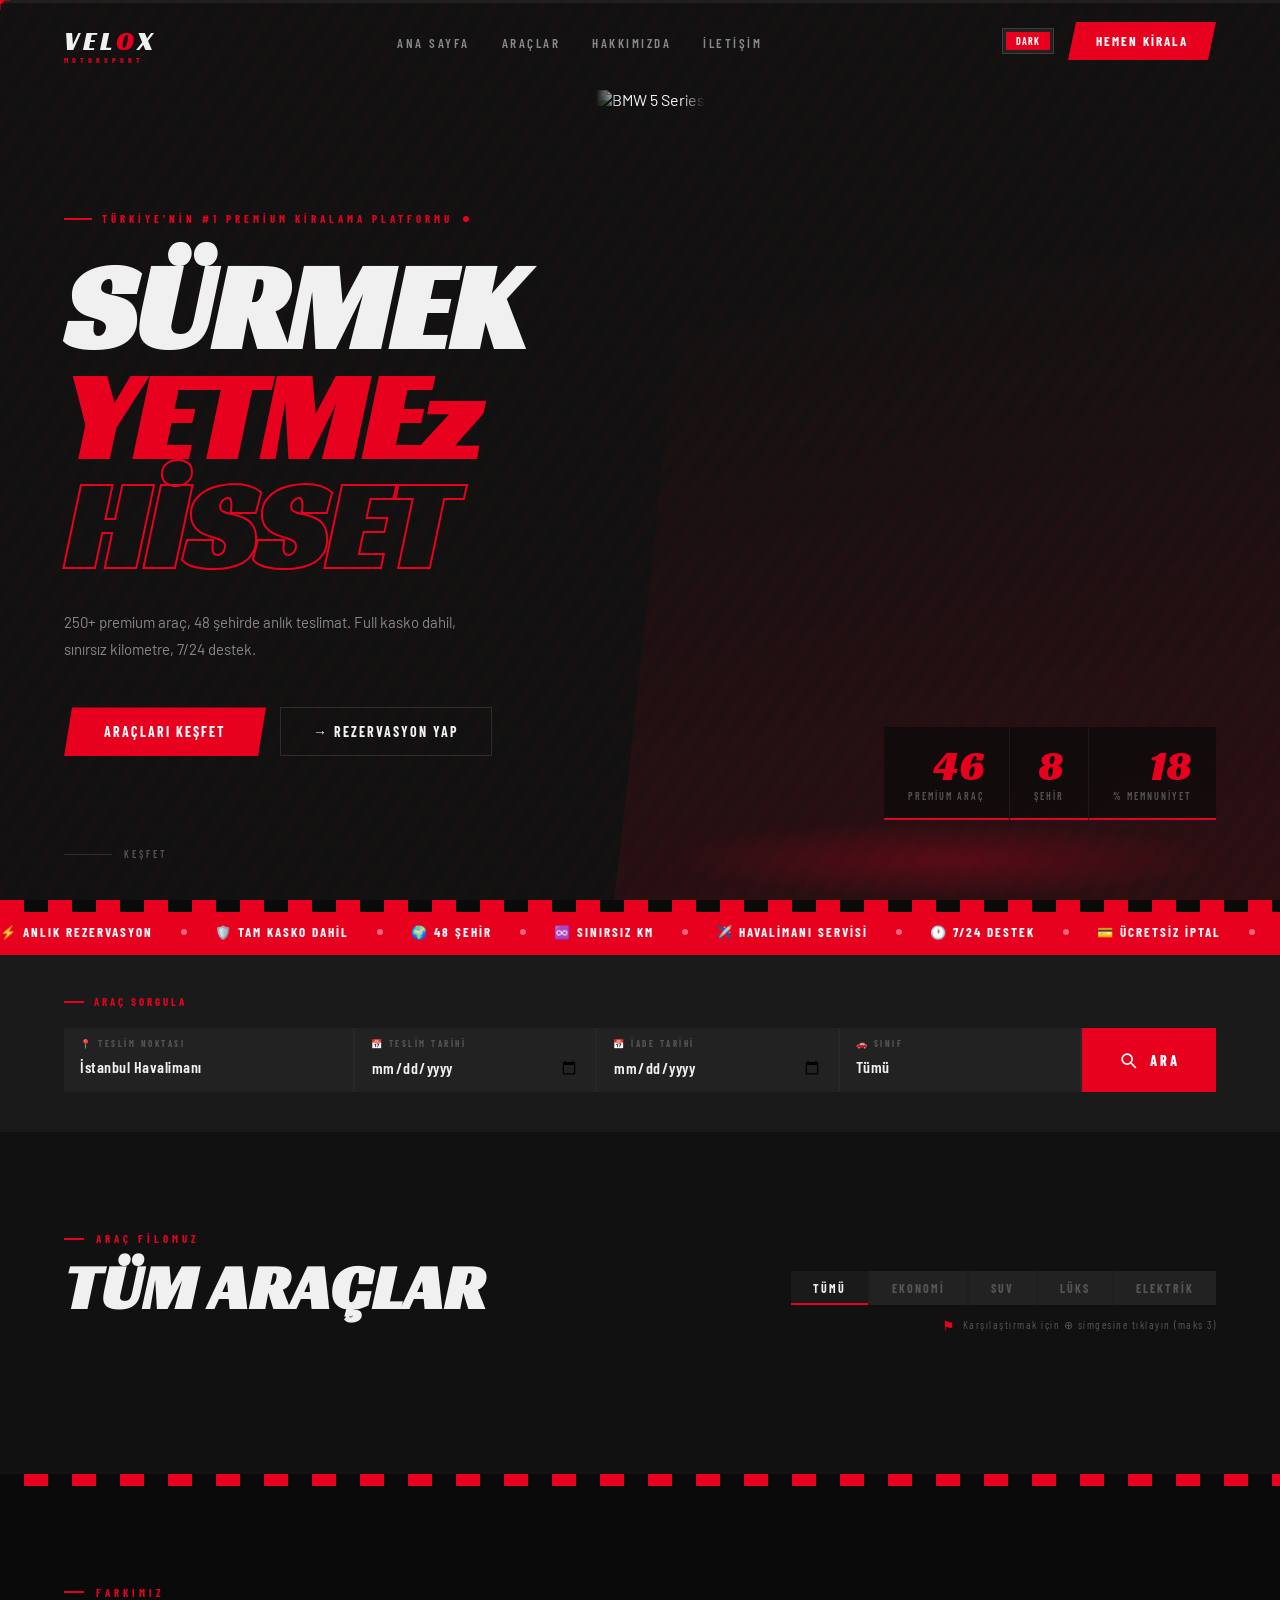
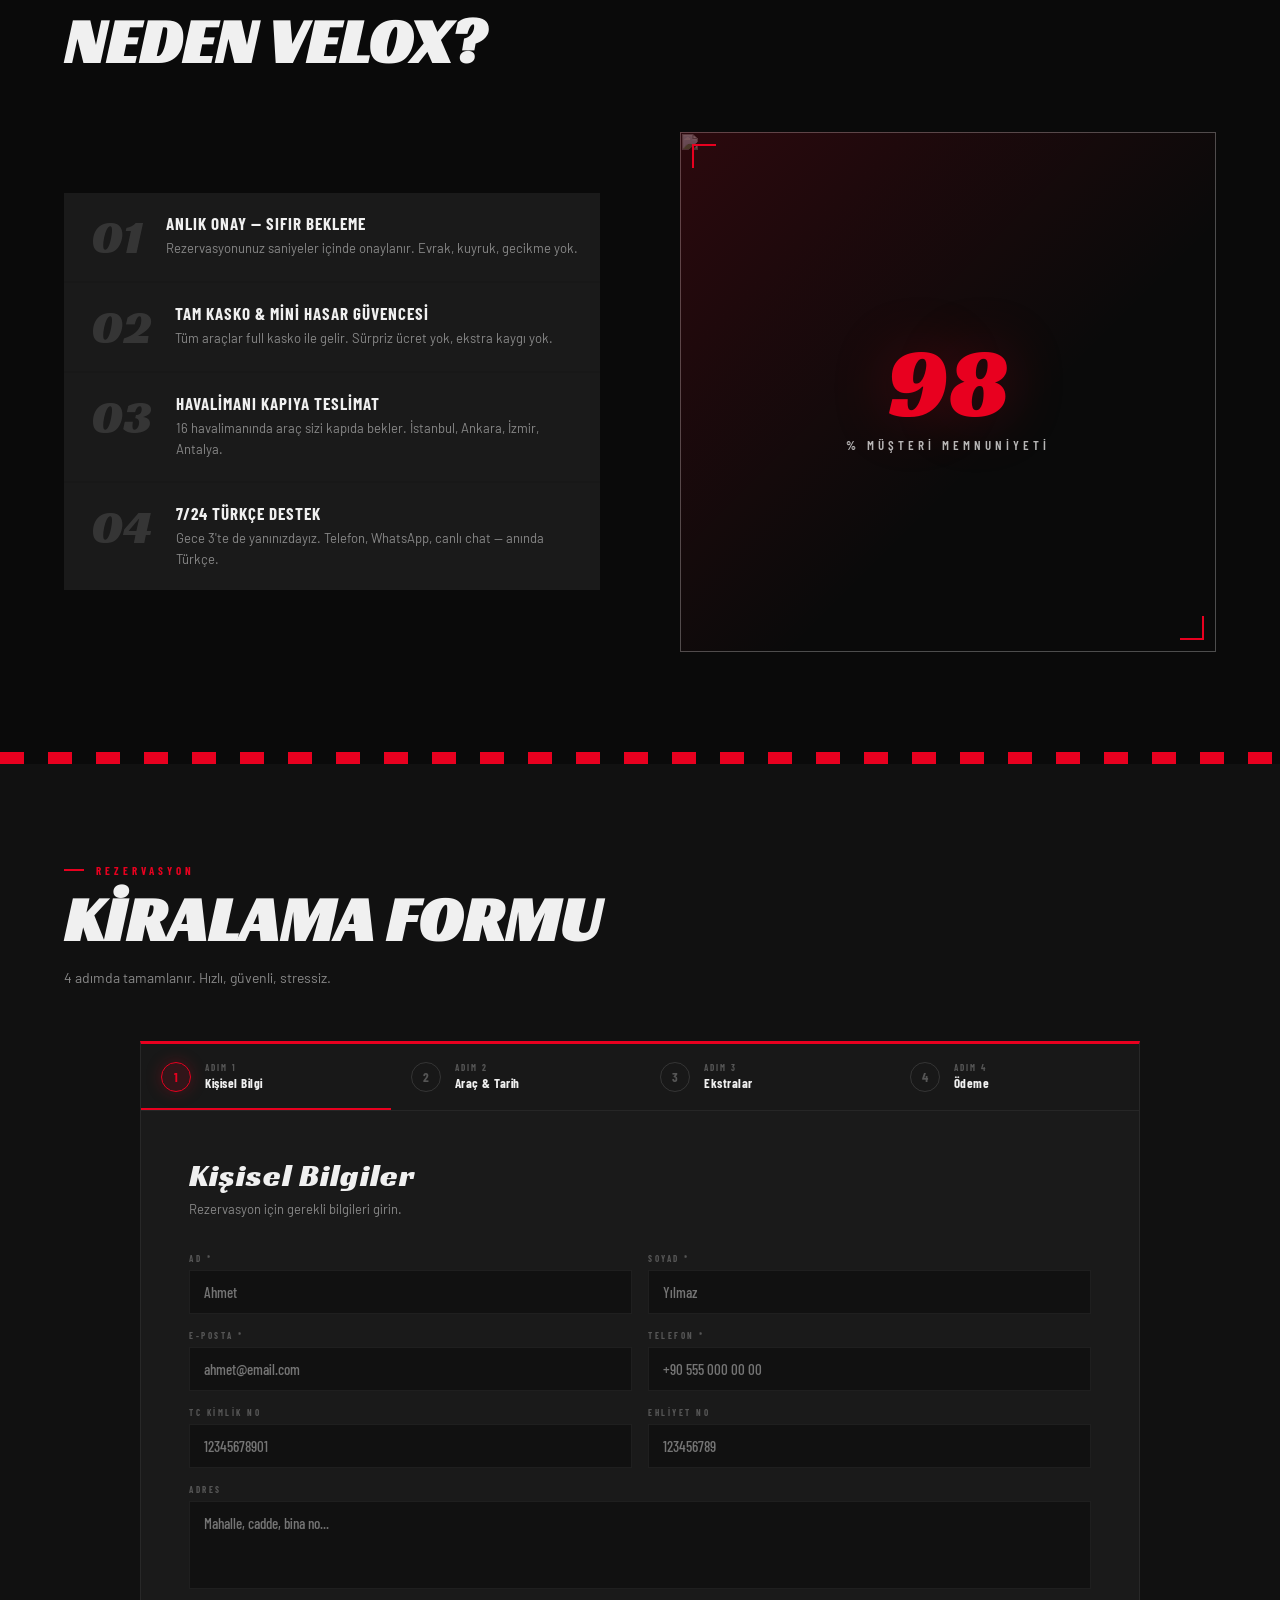
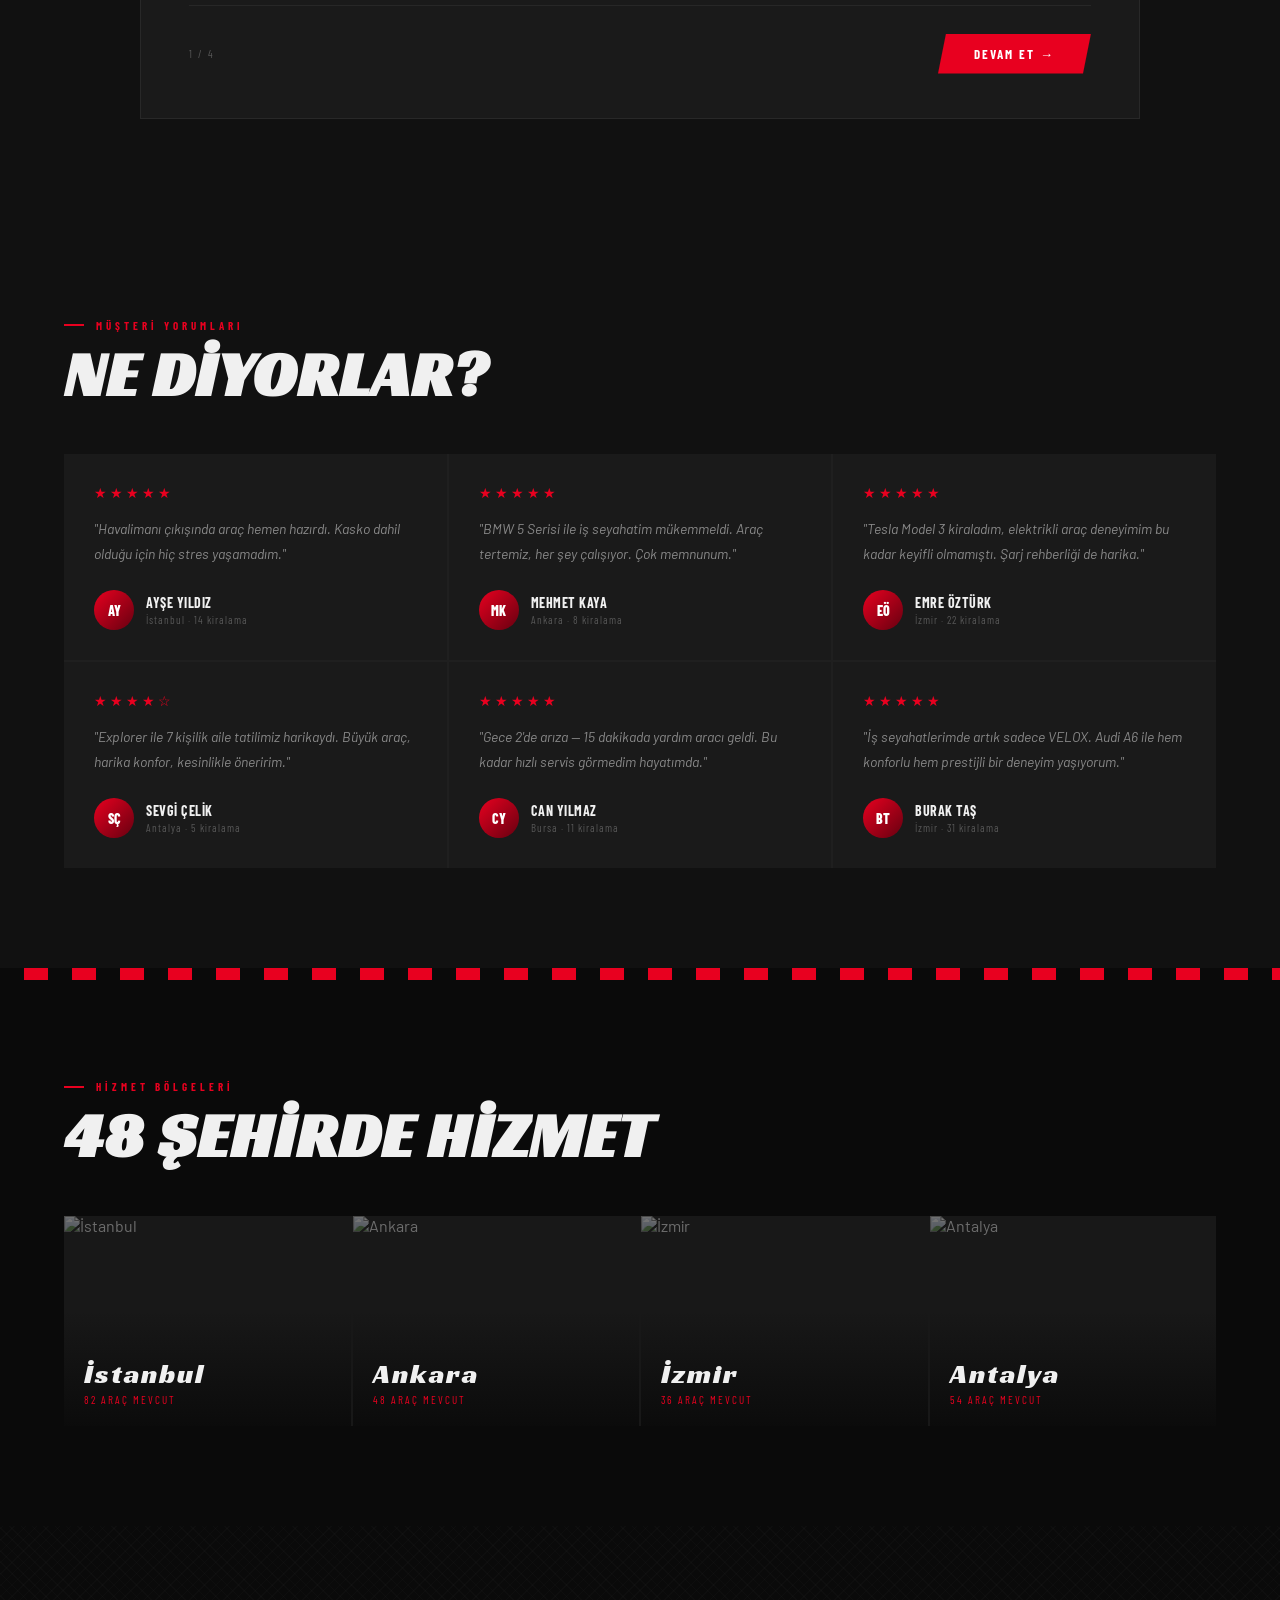
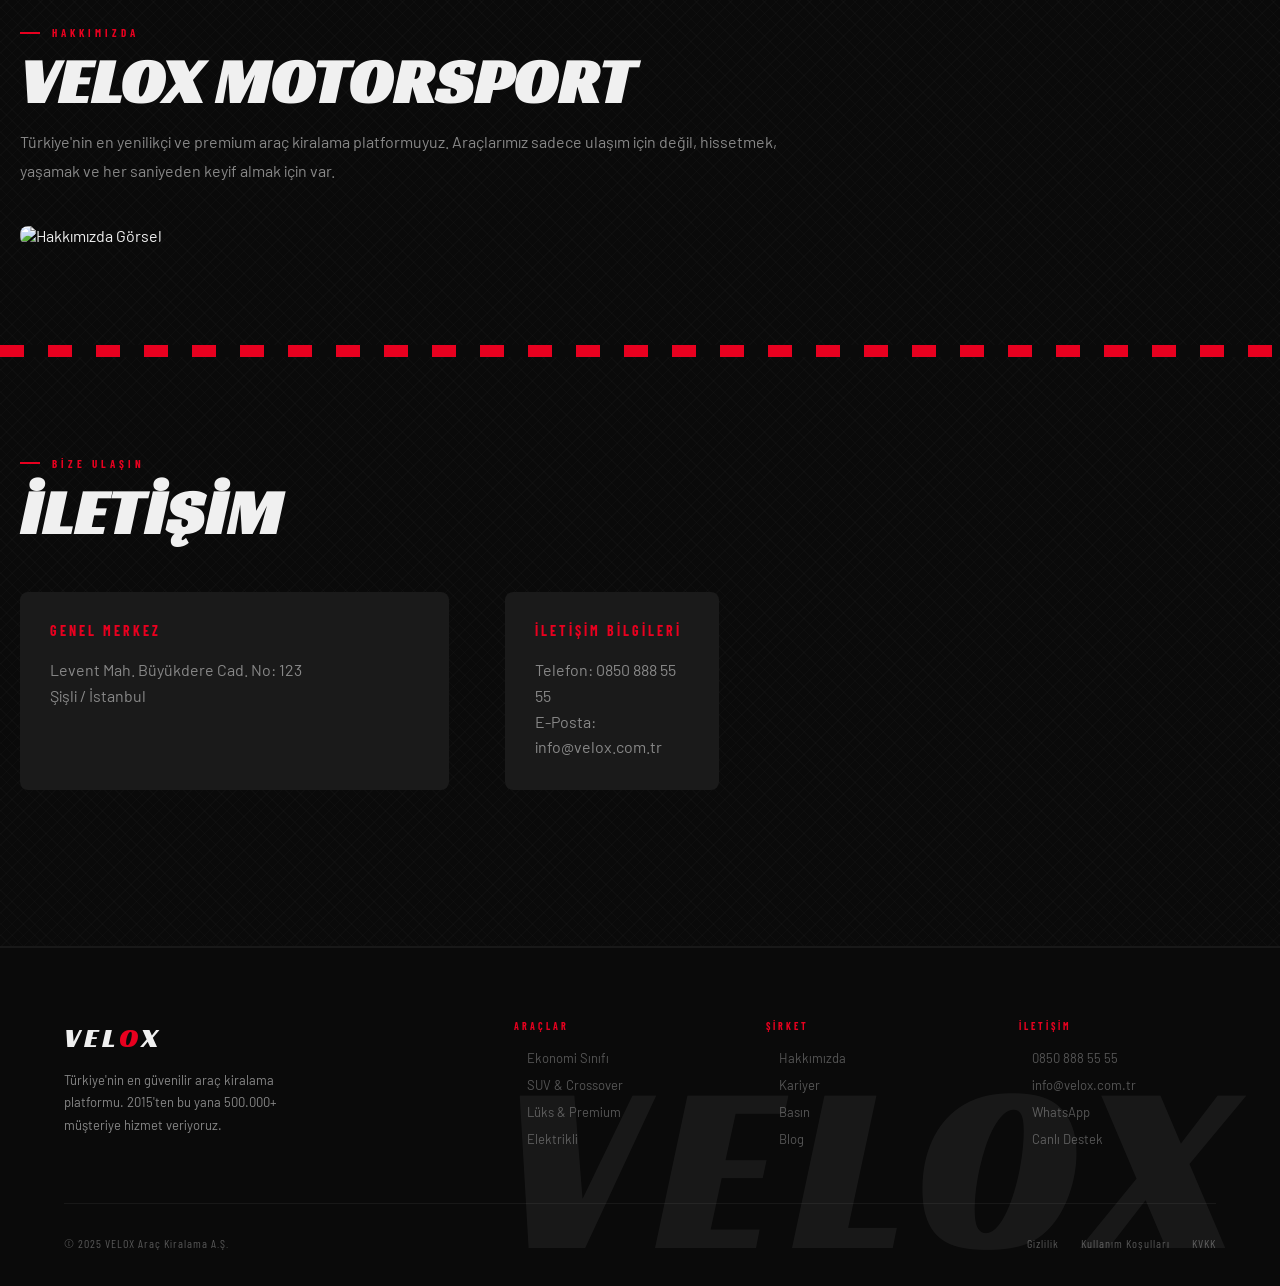
==== commit c44dd0e3: "index.html dosyası yüklendi" ====
--- a/index.html
+++ b/index.html
@@ -55,6 +55,10 @@
       <li><a href="#iletisim">İletişim</a></li>
     </ul>
     <div class="nav-right">
+      <button class="cmp-nav-btn" id="favNavBtn" onclick="smoothTo('cars')">
+        <span style="color:var(--red);">♥</span> <span>Favoriler</span>
+        <div class="cmp-count-pill" id="favCount">0</div>
+      </button>
       <button class="cmp-nav-btn" id="cmpNavBtn" onclick="openCmpModal()">
         <span>Karşılaştır</span>
         <div class="cmp-count-pill" id="cmpCount">0</div>
@@ -194,264 +198,7 @@
       </div>
     </div>
     <div class="cars-grid" id="carsGrid">
-
-      <div class="car-card" data-cat="ekonomi" data-name="Toyota Corolla" data-price="850" data-make="Toyota"
-        data-trans="Otomatik" data-fuel="Hibrit" data-seats="5" data-power="122 bg">
-        <div class="car-badge">⭐ Popüler</div>
-        <button class="car-cmp-btn" title="Karşılaştırmaya ekle" onclick="toggleCmp(this)">⊕</button>
-        <div class="car-photo">
-          <img src="https://images.unsplash.com/photo-1621007947382-bb3c3994e3fb?w=600&q=80&fit=crop"
-            alt="Toyota Corolla" loading="lazy">
-          <div class="car-photo-tint"></div>
-          <div class="car-cat-tag">Ekonomi</div>
-        </div>
-        <div class="car-body">
-          <div class="car-make">Toyota</div>
-          <div class="car-name">Corolla</div>
-          <div class="car-specs">
-            <div class="cspec"><span class="cspec-ico">⚙️</span><span class="cspec-val">Otomatik</span></div>
-            <div class="cspec"><span class="cspec-ico">👥</span><span class="cspec-val">5 Kişi</span></div>
-            <div class="cspec"><span class="cspec-ico">🌿</span><span class="cspec-val">Hibrit</span></div>
-            <div class="cspec"><span class="cspec-ico">❄️</span><span class="cspec-val">Klima</span></div>
-          </div>
-          <div class="car-foot">
-            <div>
-              <div class="car-price-num">₺850</div>
-              <div class="car-price-label">/ günlük</div>
-            </div>
-            <button class="car-rent-btn" onclick="openCarModal(this)"><span>Kirala →</span></button>
-          </div>
-        </div>
-      </div>
-
-      <div class="car-card" data-cat="suv" data-name="Toyota RAV4" data-price="1250" data-make="Toyota"
-        data-trans="Otomatik" data-fuel="Hibrit" data-seats="5" data-power="218 bg">
-        <div class="car-badge b-new">Yeni Sezon</div>
-        <button class="car-cmp-btn" onclick="toggleCmp(this)">⊕</button>
-        <div class="car-photo">
-          <img src="https://images.unsplash.com/photo-1581540222194-0def2dda95b8?w=600&q=80&fit=crop" alt="Toyota RAV4"
-            loading="lazy">
-          <div class="car-photo-tint"></div>
-          <div class="car-cat-tag">SUV</div>
-        </div>
-        <div class="car-body">
-          <div class="car-make">Toyota</div>
-          <div class="car-name">RAV4</div>
-          <div class="car-specs">
-            <div class="cspec"><span class="cspec-ico">⚙️</span><span class="cspec-val">Otomatik</span></div>
-            <div class="cspec"><span class="cspec-ico">👥</span><span class="cspec-val">5 Kişi</span></div>
-            <div class="cspec"><span class="cspec-ico">🚀</span><span class="cspec-val">4x4</span></div>
-            <div class="cspec"><span class="cspec-ico">🌿</span><span class="cspec-val">Hibrit</span></div>
-          </div>
-          <div class="car-foot">
-            <div>
-              <div class="car-price-num">₺1.250</div>
-              <div class="car-price-label">/ günlük</div>
-            </div>
-            <button class="car-rent-btn" onclick="openCarModal(this)"><span>Kirala →</span></button>
-          </div>
-        </div>
-      </div>
-
-      <div class="car-card" data-cat="luks" data-name="Mercedes E-Class" data-price="2900" data-make="Mercedes-Benz"
-        data-trans="Otomatik" data-fuel="Benzin" data-seats="5" data-power="258 bg">
-        <button class="car-cmp-btn" onclick="toggleCmp(this)">⊕</button>
-        <div class="car-photo">
-          <img src="https://images.unsplash.com/photo-1618843479313-40f8afb4b4d8?w=600&q=80&fit=crop"
-            alt="Mercedes E-Class" loading="lazy">
-          <div class="car-photo-tint"></div>
-          <div class="car-cat-tag">Lüks</div>
-        </div>
-        <div class="car-body">
-          <div class="car-make">Mercedes-Benz</div>
-          <div class="car-name">E-Class</div>
-          <div class="car-specs">
-            <div class="cspec"><span class="cspec-ico">⚙️</span><span class="cspec-val">Otomatik</span></div>
-            <div class="cspec"><span class="cspec-ico">👥</span><span class="cspec-val">5 Kişi</span></div>
-            <div class="cspec"><span class="cspec-ico">⭐</span><span class="cspec-val">Premium</span></div>
-            <div class="cspec"><span class="cspec-ico">🔊</span><span class="cspec-val">Hi-Fi</span></div>
-          </div>
-          <div class="car-foot">
-            <div>
-              <div class="car-price-num">₺2.900</div>
-              <div class="car-price-label">/ günlük</div>
-            </div>
-            <button class="car-rent-btn" onclick="openCarModal(this)"><span>Kirala →</span></button>
-          </div>
-        </div>
-      </div>
-
-      <div class="car-card" data-cat="luks" data-name="BMW 5 Serisi" data-price="3500" data-make="BMW"
-        data-trans="Otomatik" data-fuel="Benzin" data-seats="5" data-power="286 bg">
-        <div class="car-badge" style="background:#e8001f;">🔥 Çok İstenen</div>
-        <button class="car-cmp-btn" onclick="toggleCmp(this)">⊕</button>
-        <div class="car-photo">
-          <img src="https://images.unsplash.com/photo-1555215695-3004980ad54e?w=600&q=80&fit=crop" alt="BMW 5"
-            loading="lazy">
-          <div class="car-photo-tint"></div>
-          <div class="car-cat-tag">Lüks</div>
-        </div>
-        <div class="car-body">
-          <div class="car-make">BMW</div>
-          <div class="car-name">5 Serisi</div>
-          <div class="car-specs">
-            <div class="cspec"><span class="cspec-ico">⚙️</span><span class="cspec-val">Otomatik</span></div>
-            <div class="cspec"><span class="cspec-ico">👥</span><span class="cspec-val">5 Kişi</span></div>
-            <div class="cspec"><span class="cspec-ico">⭐</span><span class="cspec-val">M Sport</span></div>
-            <div class="cspec"><span class="cspec-ico">🏎️</span><span class="cspec-val">286 bg</span></div>
-          </div>
-          <div class="car-foot">
-            <div>
-              <div class="car-price-num">₺3.500</div>
-              <div class="car-price-label">/ günlük</div>
-            </div>
-            <button class="car-rent-btn" onclick="openCarModal(this)"><span>Kirala →</span></button>
-          </div>
-        </div>
-      </div>
-
-      <div class="car-card" data-cat="suv" data-name="Ford Explorer" data-price="1800" data-make="Ford"
-        data-trans="Otomatik" data-fuel="Benzin" data-seats="7" data-power="300 bg">
-        <button class="car-cmp-btn" onclick="toggleCmp(this)">⊕</button>
-        <div class="car-photo">
-          <img src="https://images.unsplash.com/photo-1533473359331-0135ef1b58bf?w=600&q=80&fit=crop"
-            alt="Ford Explorer" loading="lazy">
-          <div class="car-photo-tint"></div>
-          <div class="car-cat-tag">SUV 7 Kişi</div>
-        </div>
-        <div class="car-body">
-          <div class="car-make">Ford</div>
-          <div class="car-name">Explorer</div>
-          <div class="car-specs">
-            <div class="cspec"><span class="cspec-ico">⚙️</span><span class="cspec-val">Otomatik</span></div>
-            <div class="cspec"><span class="cspec-ico">👥</span><span class="cspec-val">7 Kişi</span></div>
-            <div class="cspec"><span class="cspec-ico">🚀</span><span class="cspec-val">AWD</span></div>
-            <div class="cspec"><span class="cspec-ico">📱</span><span class="cspec-val">Android</span></div>
-          </div>
-          <div class="car-foot">
-            <div>
-              <div class="car-price-num">₺1.800</div>
-              <div class="car-price-label">/ günlük</div>
-            </div>
-            <button class="car-rent-btn" onclick="openCarModal(this)"><span>Kirala →</span></button>
-          </div>
-        </div>
-      </div>
-
-      <div class="car-card" data-cat="ekonomi" data-name="Volkswagen Polo" data-price="650" data-make="Volkswagen"
-        data-trans="Manuel" data-fuel="Dizel" data-seats="5" data-power="95 bg">
-        <div class="car-badge b-best">💰 En Uygun</div>
-        <button class="car-cmp-btn" onclick="toggleCmp(this)">⊕</button>
-        <div class="car-photo">
-          <img src="https://images.unsplash.com/photo-1541899481282-d53bffe3c35d?w=600&q=80&fit=crop" alt="VW Polo"
-            loading="lazy">
-          <div class="car-photo-tint"></div>
-          <div class="car-cat-tag">Ekonomi</div>
-        </div>
-        <div class="car-body">
-          <div class="car-make">Volkswagen</div>
-          <div class="car-name">Polo</div>
-          <div class="car-specs">
-            <div class="cspec"><span class="cspec-ico">⚙️</span><span class="cspec-val">Manuel</span></div>
-            <div class="cspec"><span class="cspec-ico">👥</span><span class="cspec-val">5 Kişi</span></div>
-            <div class="cspec"><span class="cspec-ico">⛽</span><span class="cspec-val">Dizel</span></div>
-            <div class="cspec"><span class="cspec-ico">❄️</span><span class="cspec-val">Klima</span></div>
-          </div>
-          <div class="car-foot">
-            <div>
-              <div class="car-price-num">₺650</div>
-              <div class="car-price-label">/ günlük</div>
-            </div>
-            <button class="car-rent-btn" onclick="openCarModal(this)"><span>Kirala →</span></button>
-          </div>
-        </div>
-      </div>
-
-      <div class="car-card" data-cat="elektrik" data-name="Tesla Model 3" data-price="2200" data-make="Tesla"
-        data-trans="Otomatik" data-fuel="Elektrik" data-seats="5" data-power="358 bg">
-        <div class="car-badge b-ev">⚡ Elektrik</div>
-        <button class="car-cmp-btn" onclick="toggleCmp(this)">⊕</button>
-        <div class="car-photo">
-          <img src="https://images.unsplash.com/photo-1560958089-b8a1929cea89?w=600&q=80&fit=crop" alt="Tesla Model 3"
-            loading="lazy">
-          <div class="car-photo-tint"></div>
-          <div class="car-cat-tag">Elektrik</div>
-        </div>
-        <div class="car-body">
-          <div class="car-make">Tesla</div>
-          <div class="car-name">Model 3</div>
-          <div class="car-specs">
-            <div class="cspec"><span class="cspec-ico">⚡</span><span class="cspec-val">Elektrik</span></div>
-            <div class="cspec"><span class="cspec-ico">👥</span><span class="cspec-val">5 Kişi</span></div>
-            <div class="cspec"><span class="cspec-ico">🔋</span><span class="cspec-val">500 km</span></div>
-            <div class="cspec"><span class="cspec-ico">📱</span><span class="cspec-val">Autopilot</span></div>
-          </div>
-          <div class="car-foot">
-            <div>
-              <div class="car-price-num">₺2.200</div>
-              <div class="car-price-label">/ günlük</div>
-            </div>
-            <button class="car-rent-btn" onclick="openCarModal(this)"><span>Kirala →</span></button>
-          </div>
-        </div>
-      </div>
-
-      <div class="car-card" data-cat="suv" data-name="Jeep Wrangler" data-price="2100" data-make="Jeep"
-        data-trans="Otomatik" data-fuel="Benzin" data-seats="5" data-power="272 bg">
-        <button class="car-cmp-btn" onclick="toggleCmp(this)">⊕</button>
-        <div class="car-photo">
-          <img src="https://images.unsplash.com/photo-1542362567-b07e54358753?w=600&q=80&fit=crop" alt="Jeep Wrangler"
-            loading="lazy">
-          <div class="car-photo-tint"></div>
-          <div class="car-cat-tag">4x4 Off-Road</div>
-        </div>
-        <div class="car-body">
-          <div class="car-make">Jeep</div>
-          <div class="car-name">Wrangler</div>
-          <div class="car-specs">
-            <div class="cspec"><span class="cspec-ico">⚙️</span><span class="cspec-val">Otomatik</span></div>
-            <div class="cspec"><span class="cspec-ico">👥</span><span class="cspec-val">5 Kişi</span></div>
-            <div class="cspec"><span class="cspec-ico">🏔️</span><span class="cspec-val">Off-Road</span></div>
-            <div class="cspec"><span class="cspec-ico">🚀</span><span class="cspec-val">4WD</span></div>
-          </div>
-          <div class="car-foot">
-            <div>
-              <div class="car-price-num">₺2.100</div>
-              <div class="car-price-label">/ günlük</div>
-            </div>
-            <button class="car-rent-btn" onclick="openCarModal(this)"><span>Kirala →</span></button>
-          </div>
-        </div>
-      </div>
-
-      <div class="car-card" data-cat="luks" data-name="Audi A6" data-price="3200" data-make="Audi" data-trans="Otomatik"
-        data-fuel="Dizel" data-seats="5" data-power="245 bg">
-        <button class="car-cmp-btn" onclick="toggleCmp(this)">⊕</button>
-        <div class="car-photo">
-          <img src="https://images.unsplash.com/photo-1606664515524-ed2f786a0bd6?w=600&q=80&fit=crop" alt="Audi A6"
-            loading="lazy">
-          <div class="car-photo-tint"></div>
-          <div class="car-cat-tag">Lüks</div>
-        </div>
-        <div class="car-body">
-          <div class="car-make">Audi</div>
-          <div class="car-name">A6</div>
-          <div class="car-specs">
-            <div class="cspec"><span class="cspec-ico">⚙️</span><span class="cspec-val">Otomatik</span></div>
-            <div class="cspec"><span class="cspec-ico">👥</span><span class="cspec-val">5 Kişi</span></div>
-            <div class="cspec"><span class="cspec-ico">⭐</span><span class="cspec-val">Quattro</span></div>
-            <div class="cspec"><span class="cspec-ico">🎵</span><span class="cspec-val">B&O</span></div>
-          </div>
-          <div class="car-foot">
-            <div>
-              <div class="car-price-num">₺3.200</div>
-              <div class="car-price-label">/ günlük</div>
-            </div>
-            <button class="car-rent-btn" onclick="openCarModal(this)"><span>Kirala →</span></button>
-          </div>
-        </div>
-      </div>
-
+      <!-- Cars will be loaded dynamically here via JavaScript -->
     </div>
   </section>
 
--- a/assets/css/style.css
+++ b/assets/css/style.css
@@ -1393,88 +1393,6 @@
 .rev { opacity: 0; transform: translateY(28px); transition: opacity .65s, transform .65s; }
 .rev.vis { opacity: 1; transform: translateY(0); }
 
-/* ── TABS (Kiralama Koşulları) ── */
-.tabs-wrap {
-  margin-top: 40px;
-  background: var(--surface);
-  border: 1px solid var(--border);
-}
-.tabs-head {
-  display: flex;
-  border-bottom: 2px solid var(--border);
-  background: var(--bg2);
-}
-.tab-btn {
-  flex: 1; padding: 18px;
-  background: transparent; border: none;
-  color: var(--text-muted);
-  font-family: 'Barlow Condensed', sans-serif;
-  font-size: 16px; font-weight: 700; letter-spacing: 1px;
-  text-transform: uppercase; cursor: none;
-  transition: var(--transition);
-  position: relative;
-}
-.tab-btn::after {
-  content: ''; position: absolute;
-  bottom: -2px; left: 0; right: 0; height: 2px;
-  background: var(--red); transform: scaleX(0);
-  transition: transform .3s;
-}
-.tab-btn:hover { color: var(--text); background: rgba(255,255,255,0.02); }
-.tab-btn.active { color: var(--red); background: var(--surface); }
-.tab-btn.active::after { transform: scaleX(1); }
-.tabs-body { padding: 40px; }
-.tab-content { display: none; animation: fadeIn .4s ease; }
-.tab-content.active { display: block; }
-.tab-content h4 {
-  font-family: 'Racing Sans One', cursive;
-  font-size: 24px; color: var(--text); margin-bottom: 16px;
-}
-.tab-content p {
-  color: var(--text-dim); font-size: 15px; line-height: 1.8;
-}
-@keyframes fadeIn { from{opacity:0} to{opacity:1} }
-
-/* ── SLIDER (TESTIMONIALS) ── */
-.t-slider-wrap {
-  position: relative; margin-top: 50px;
-  display: flex; align-items: center; gap: 20px;
-}
-.t-slider-btn {
-  width: 48px; height: 48px; border-radius: 50%;
-  background: var(--surface); border: 1px solid var(--border2);
-  color: var(--text); font-size: 20px;
-  display: flex; align-items: center; justify-content: center;
-  cursor: none; transition: var(--transition); flex-shrink: 0;
-}
-.t-slider-btn:hover:not(:disabled) { background: var(--red); color: #fff; border-color: var(--red); box-shadow: var(--shadow-red); }
-.t-slider-btn:disabled { opacity: 0.3; cursor: default; }
-.t-slider-view {
-  overflow: hidden; flex: 1;
-}
-.t-slider-track {
-  display: flex; gap: 20px;
-  transition: transform 0.5s cubic-bezier(0.25, 1, 0.5, 1);
-}
-.t-slider-track .t-card {
-  min-width: 100%; border: 1px solid var(--border);
-}
-@media screen and (min-width: 768px) {
-  .t-slider-track .t-card { min-width: calc(50% - 10px); }
-}
-@media screen and (min-width: 1024px) {
-  .t-slider-track .t-card { min-width: calc(33.333% - 13.33px); }
-}
-.t-slider-dots {
-  display: flex; justify-content: center; gap: 8px; margin-top: 30px;
-}
-.t-dot {
-  width: 10px; height: 10px; border-radius: 50%;
-  background: var(--border2); cursor: none; transition: var(--transition);
-}
-.t-dot:hover { background: rgba(232,0,31,0.5); }
-.t-dot.active { background: var(--red); transform: scale(1.3); }
-
 /* ── RESPONSIVE & HAMBURGER ── */
 .hamburger-btn {
   display: none;
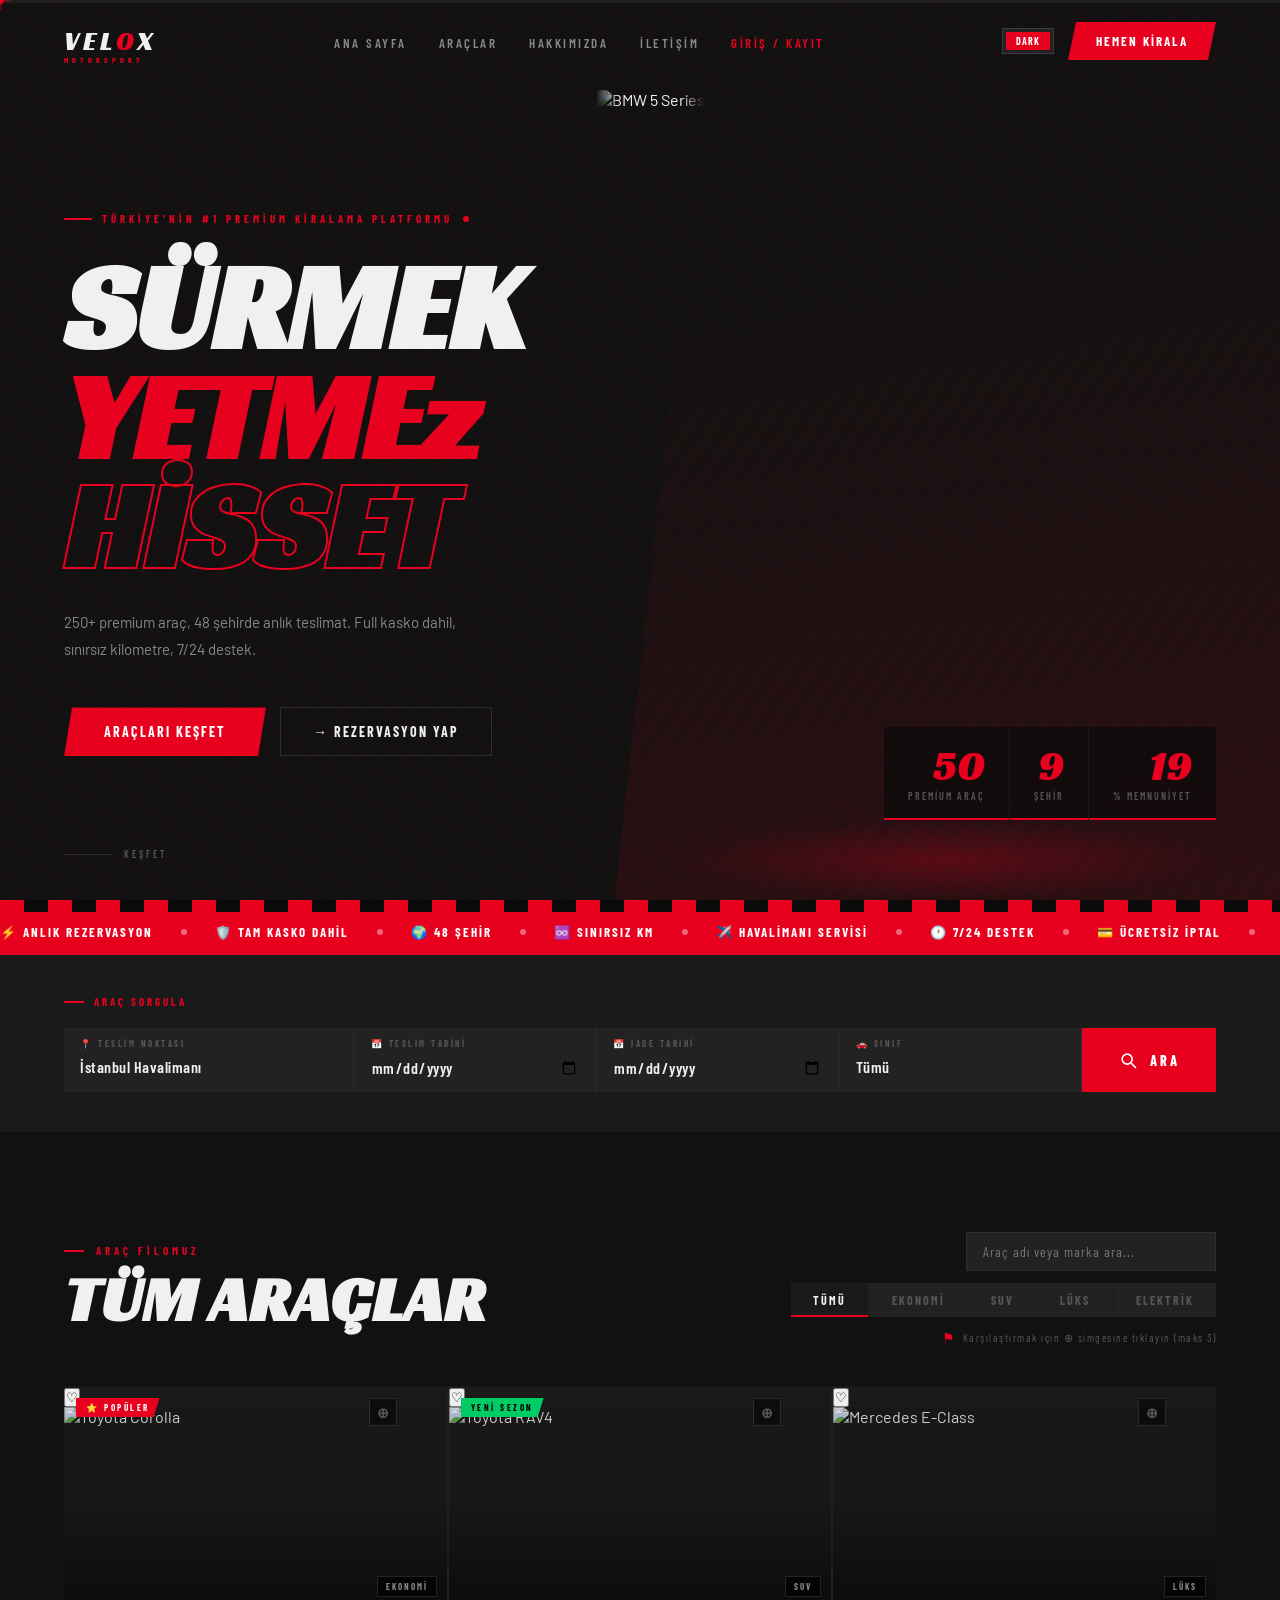
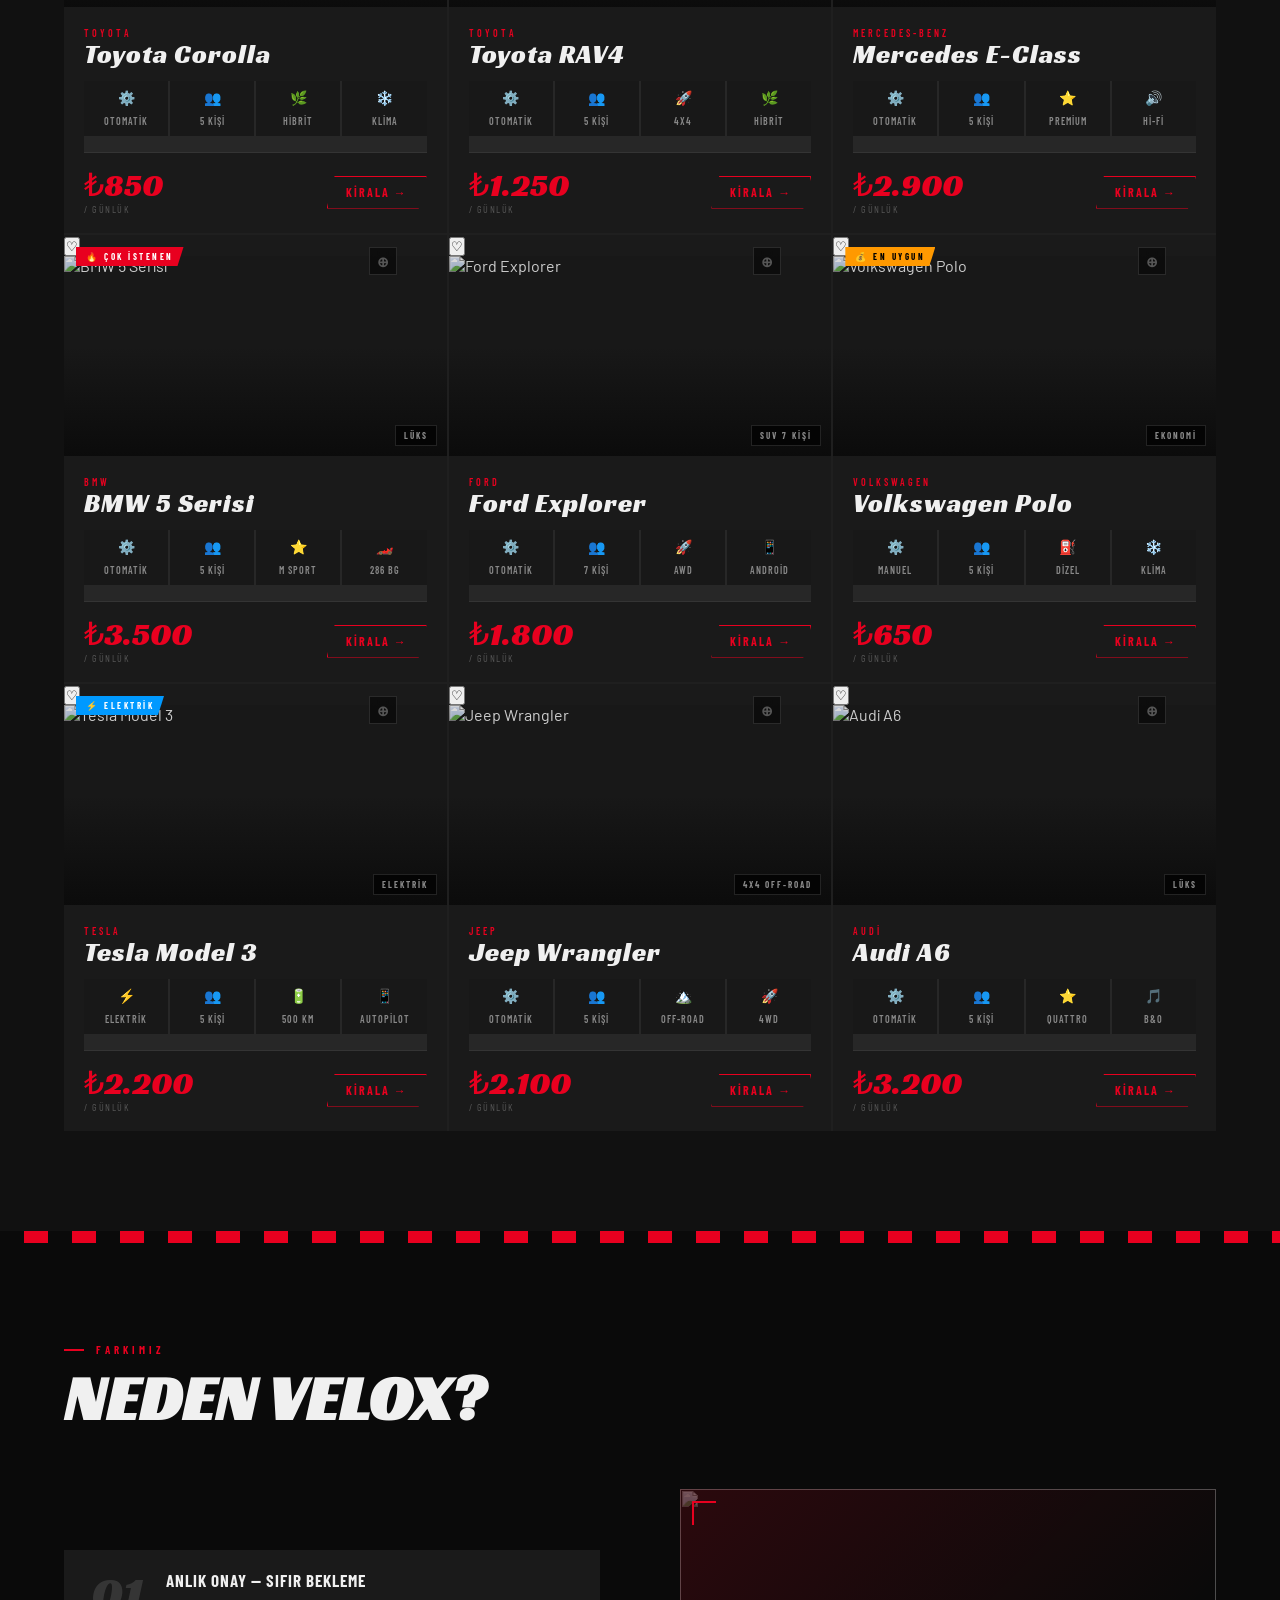
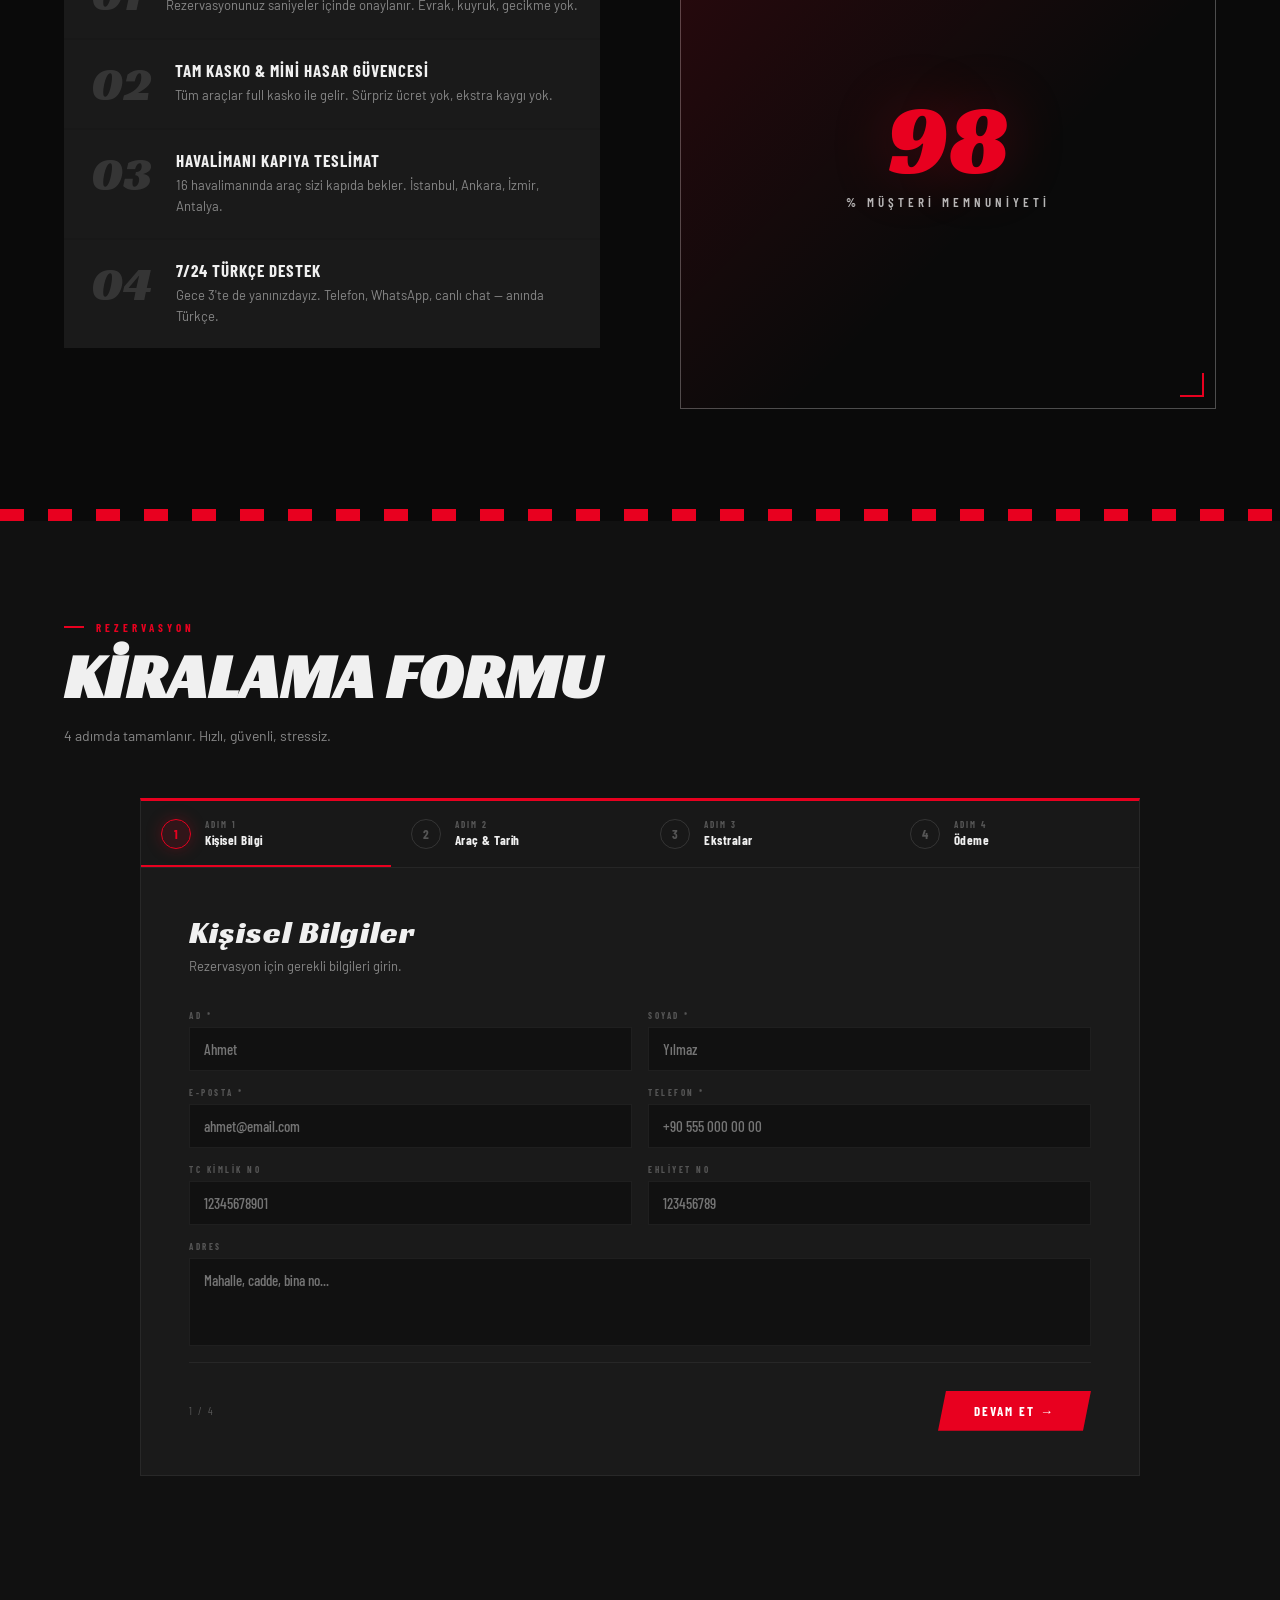
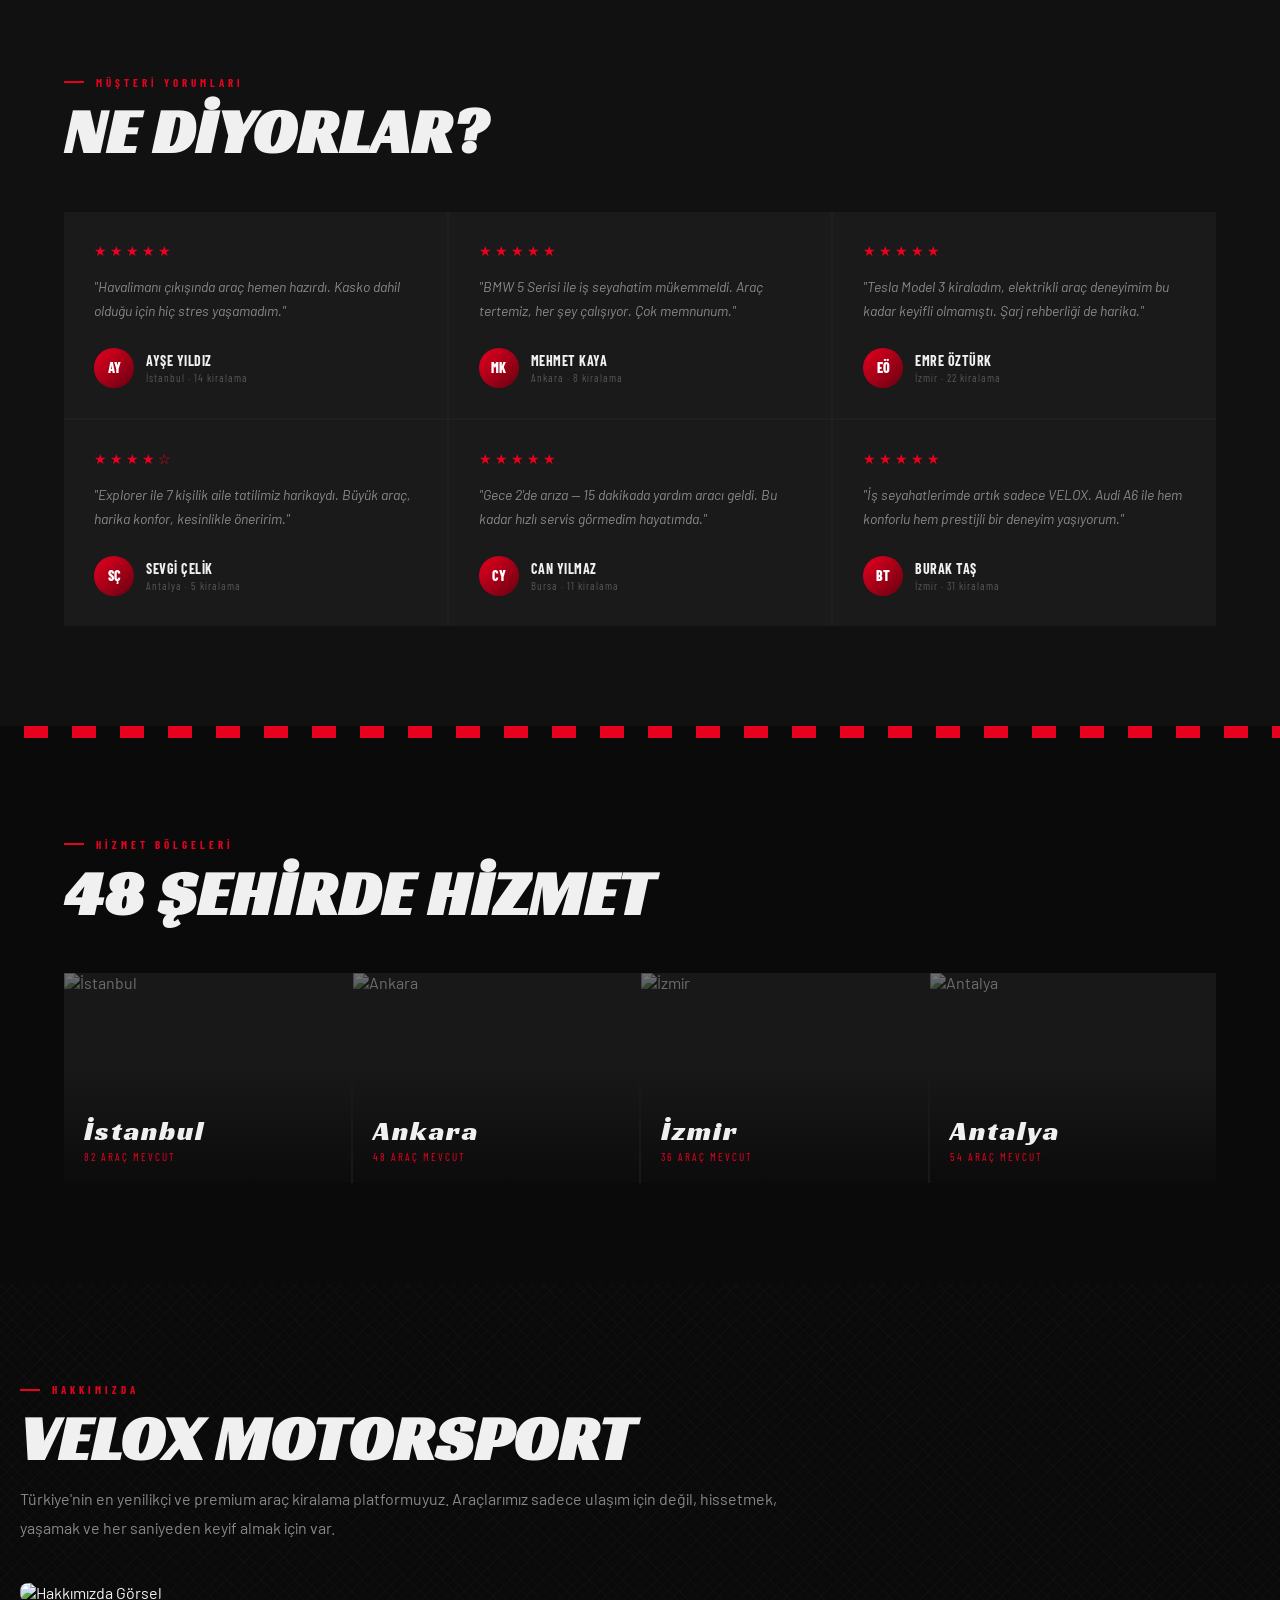
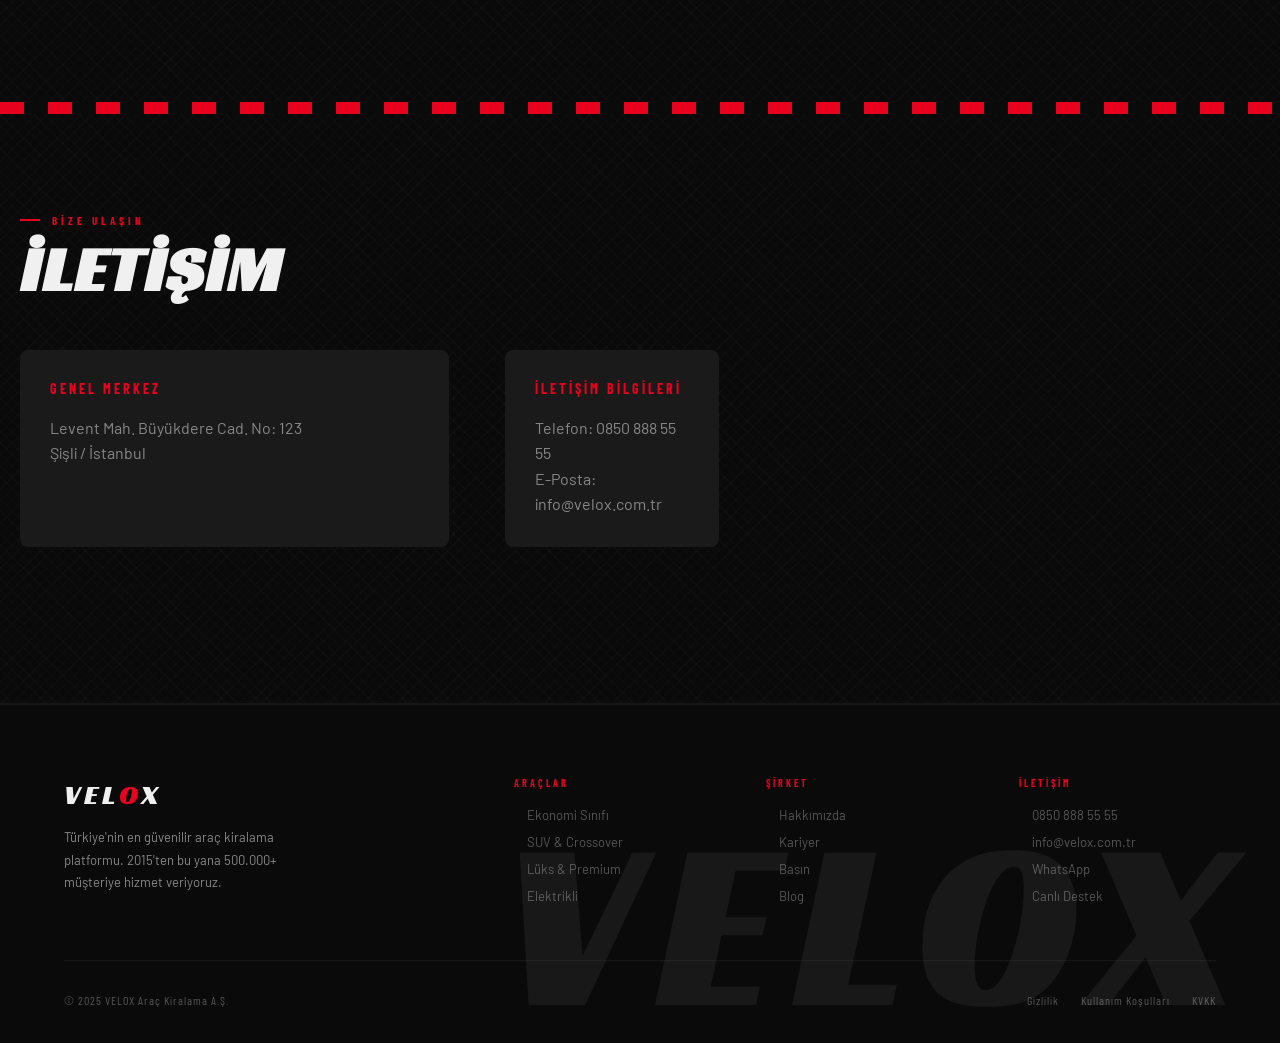
==== commit c678bec3: "php dosyaları yüklendi" ====
--- a/index.html
+++ b/index.html
@@ -5,6 +5,7 @@
   <meta charset="UTF-8">
   <meta name="viewport" content="width=device-width, initial-scale=1.0">
   <title>VELOX — Motorsport Araç Kiralama</title>
+  <link rel="icon" type="image/svg+xml" href="assets/images/favicon.svg">
 
   <!-- SEO Meta Tags -->
   <meta name="description" content="VELOX - Türkiye'nin #1 premium araç kiralama platformu. 250+ araç, 48 şehir.">
@@ -53,6 +54,7 @@
       <li><a href="#cars">Araçlar</a></li>
       <li><a href="#hakkimizda">Hakkımızda</a></li>
       <li><a href="#iletisim">İletişim</a></li>
+      <li><a href="login.php" style="color:var(--red);">Giriş / Kayıt</a></li>
     </ul>
     <div class="nav-right">
       <button class="cmp-nav-btn" id="favNavBtn" onclick="smoothTo('cars')">
@@ -187,6 +189,9 @@
         <h2 class="sec-title rev">TÜM ARAÇLAR</h2>
       </div>
       <div style="display:flex;flex-direction:column;align-items:flex-end;gap:12px;">
+        <div class="search-input-wrap">
+          <input type="text" id="carSearchInput" placeholder="Araç adı veya marka ara..." oninput="applyFilters()" style="padding: 10px 16px; border: 1px solid var(--border); background: var(--surface2); color: var(--text); font-family: 'Barlow Condensed', sans-serif; font-size: 14px; letter-spacing: 1px; outline: none; width: 100%; min-width: 250px;">
+        </div>
         <div class="filter-tabs">
           <button class="ftab on" onclick="filterCars('all',this)">Tümü</button>
           <button class="ftab" onclick="filterCars('ekonomi',this)">Ekonomi</button>
--- a/assets/css/style.css
+++ b/assets/css/style.css
@@ -1447,4 +1447,23 @@
   .f-page { padding: 24px 20px; }
   .cmp-bar { flex-direction: column; padding: 10px 20px; text-align: center; }
   .cmp-slots { flex-direction: column; width: 100%; }
-}+}
+ / *   F a v o r i t e   T o g g l e   * / 
+ . c a r - f a v - b t n   { 
+     p o s i t i o n :   a b s o l u t e ;   t o p :   1 2 p x ;   r i g h t :   1 2 p x ;   z - i n d e x :   6 ; 
+     w i d t h :   2 8 p x ;   h e i g h t :   2 8 p x ; 
+     b a c k g r o u n d :   r g b a ( 1 0 , 1 0 , 1 0 , 0 . 8 ) ;   b a c k d r o p - f i l t e r :   b l u r ( 6 p x ) ; 
+     b o r d e r :   1 . 5 p x   s o l i d   v a r ( - - b o r d e r 2 ) ; 
+     c o l o r :   v a r ( - - t e x t - m u t e d ) ; 
+     f o n t - s i z e :   1 6 p x ;   c u r s o r :   p o i n t e r ; 
+     d i s p l a y :   f l e x ;   a l i g n - i t e m s :   c e n t e r ;   j u s t i f y - c o n t e n t :   c e n t e r ; 
+     t r a n s i t i o n :   v a r ( - - t r a n s i t i o n ) ; 
+     f o n t - f a m i l y :   ' B a r l o w   C o n d e n s e d ' ,   s a n s - s e r i f ;   f o n t - w e i g h t :   7 0 0 ; 
+ } 
+ . c a r - f a v - b t n : h o v e r   {   b o r d e r - c o l o r :   v a r ( - - r e d ) ;   c o l o r :   v a r ( - - r e d ) ;   } 
+ . c a r - f a v - b t n . a c t i v e   { 
+     b a c k g r o u n d :   v a r ( - - r e d ) ;   b o r d e r - c o l o r :   v a r ( - - r e d ) ;   c o l o r :   # f f f ; 
+     b o x - s h a d o w :   0   0   1 2 p x   v a r ( - - r e d - g l o w ) ; 
+ } + 
+ 
